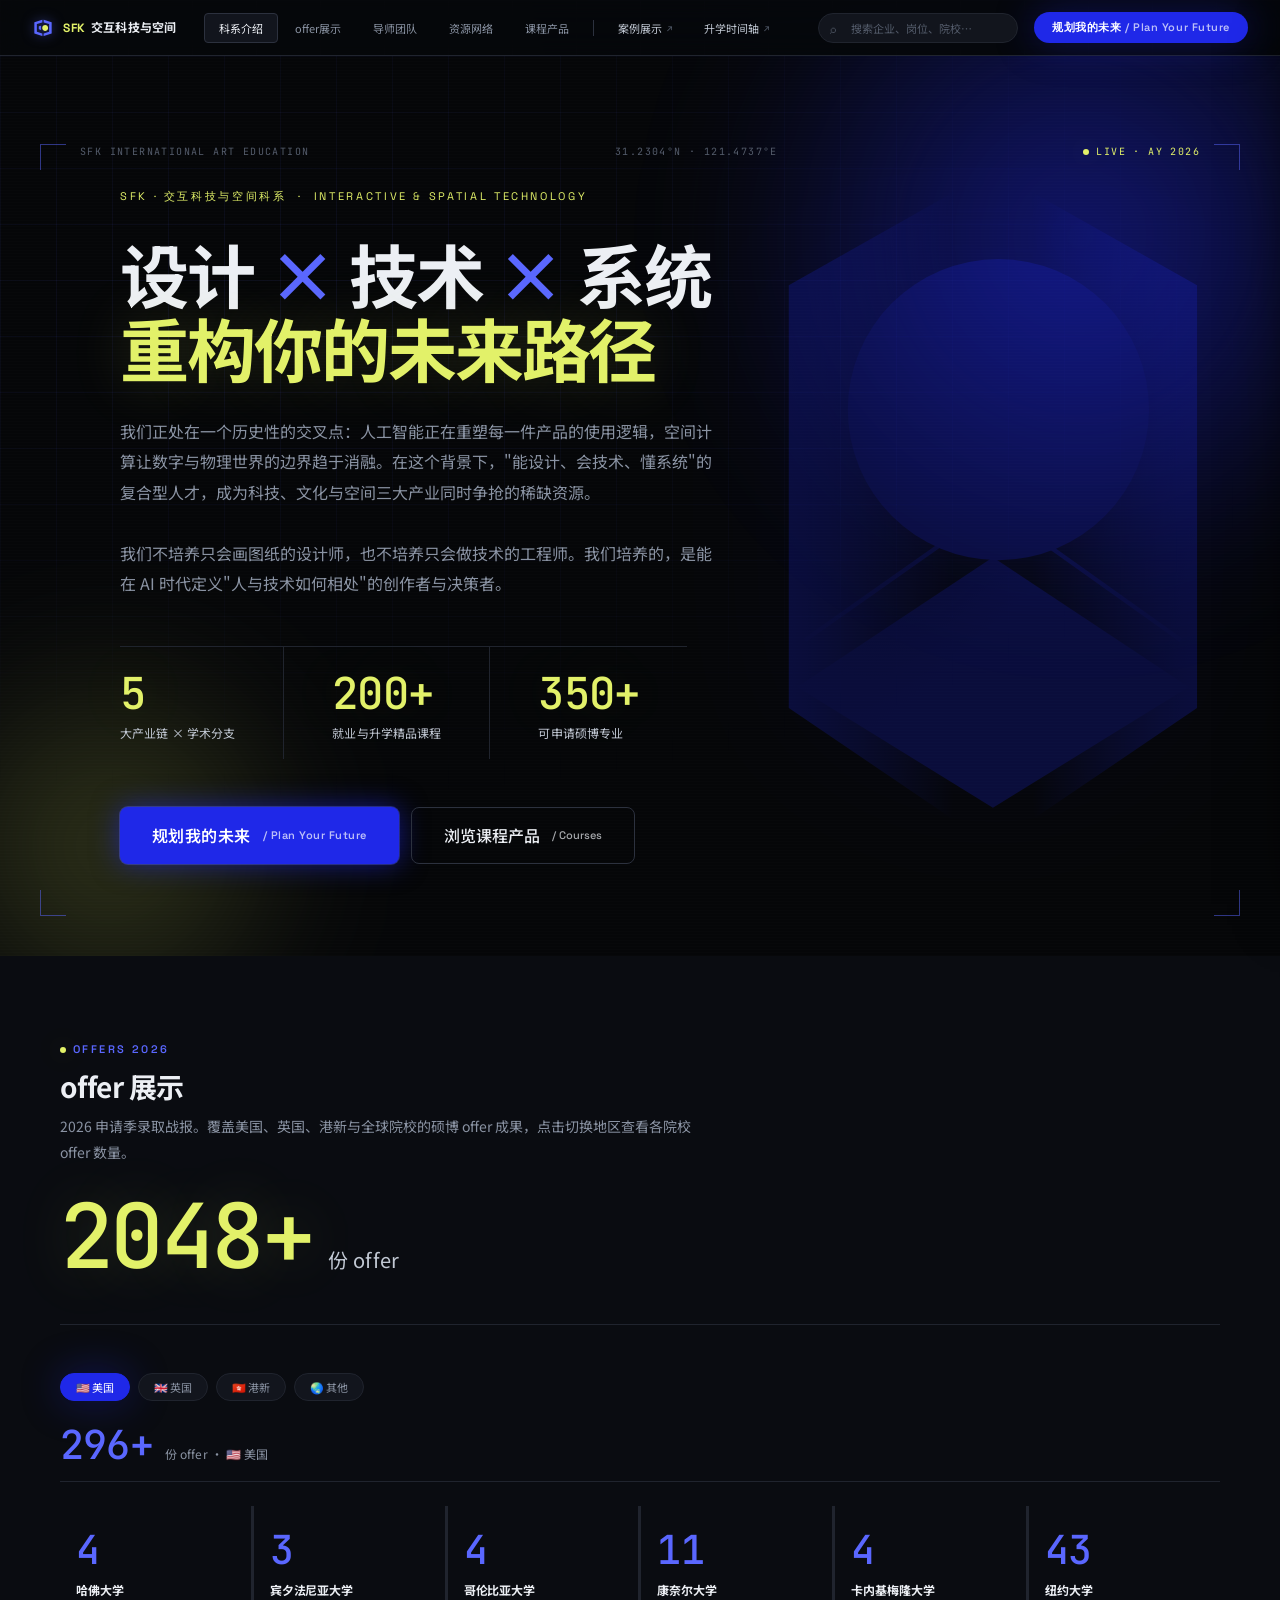
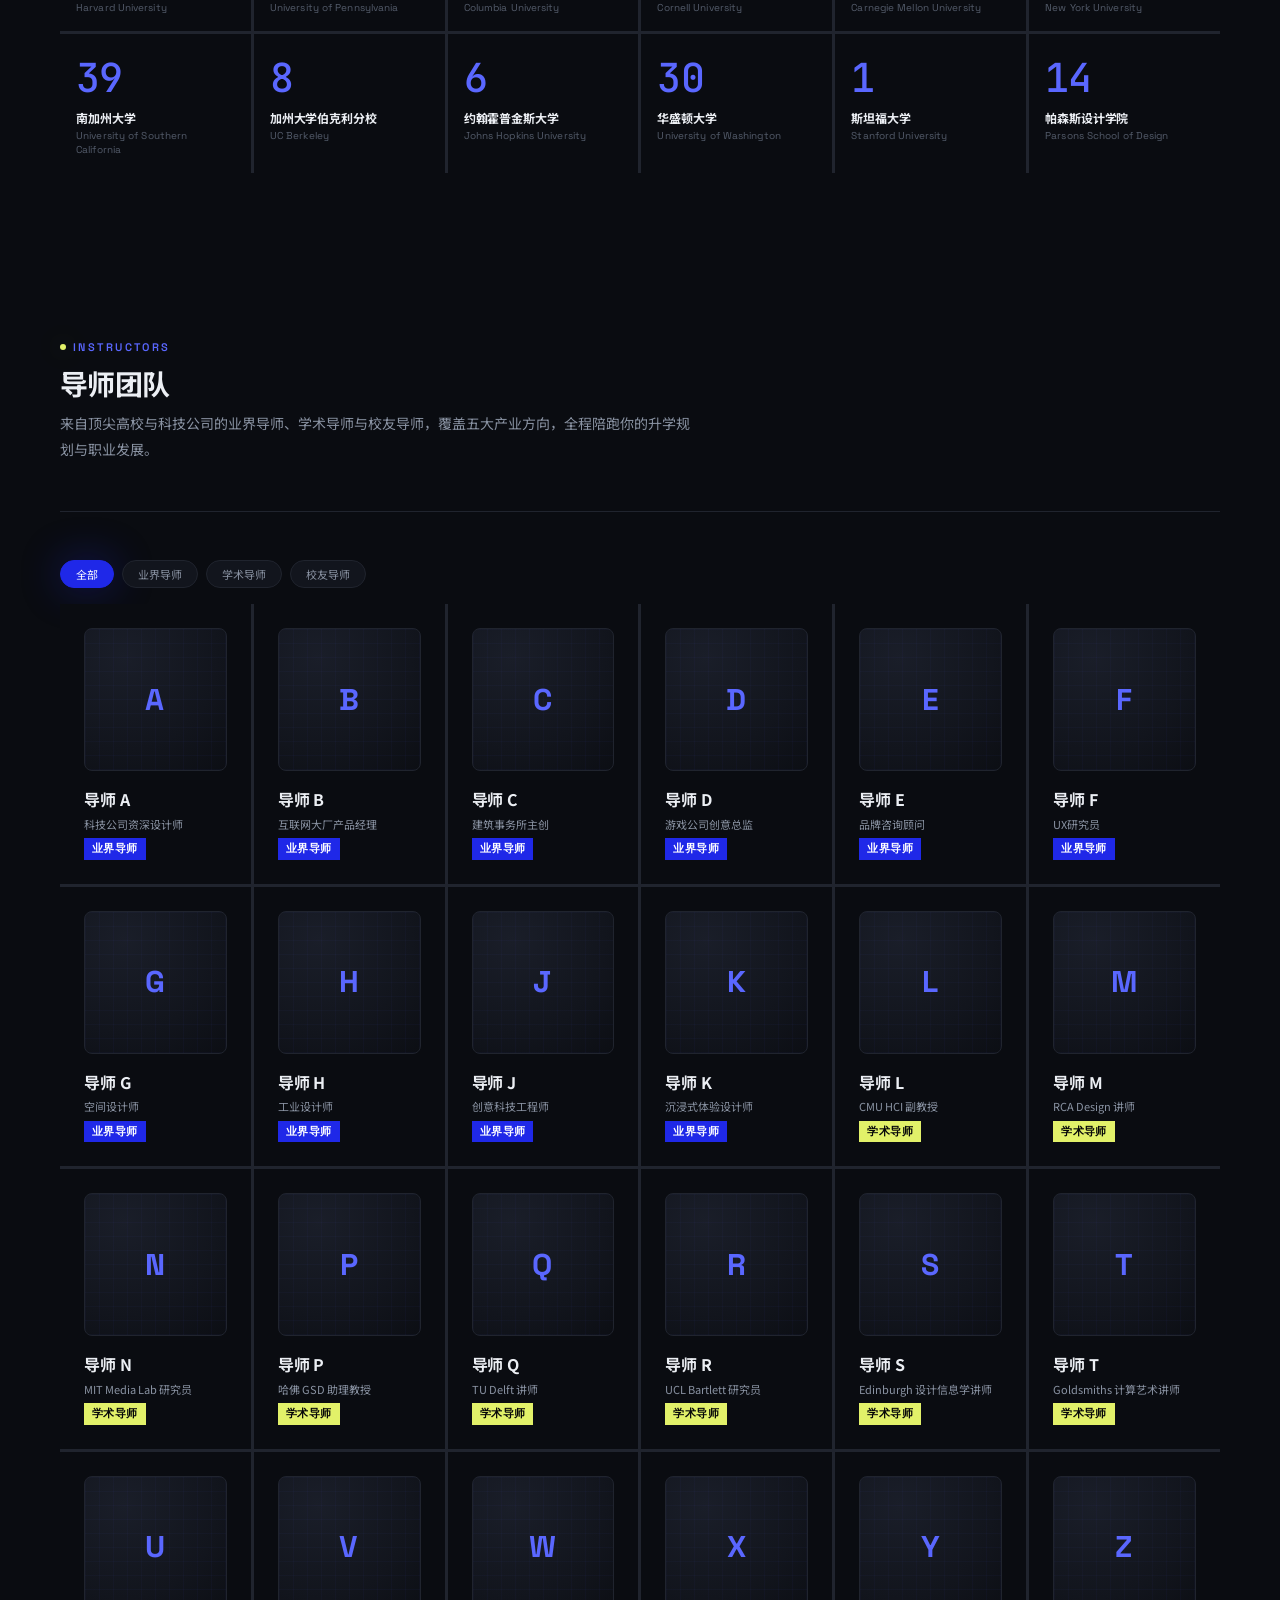
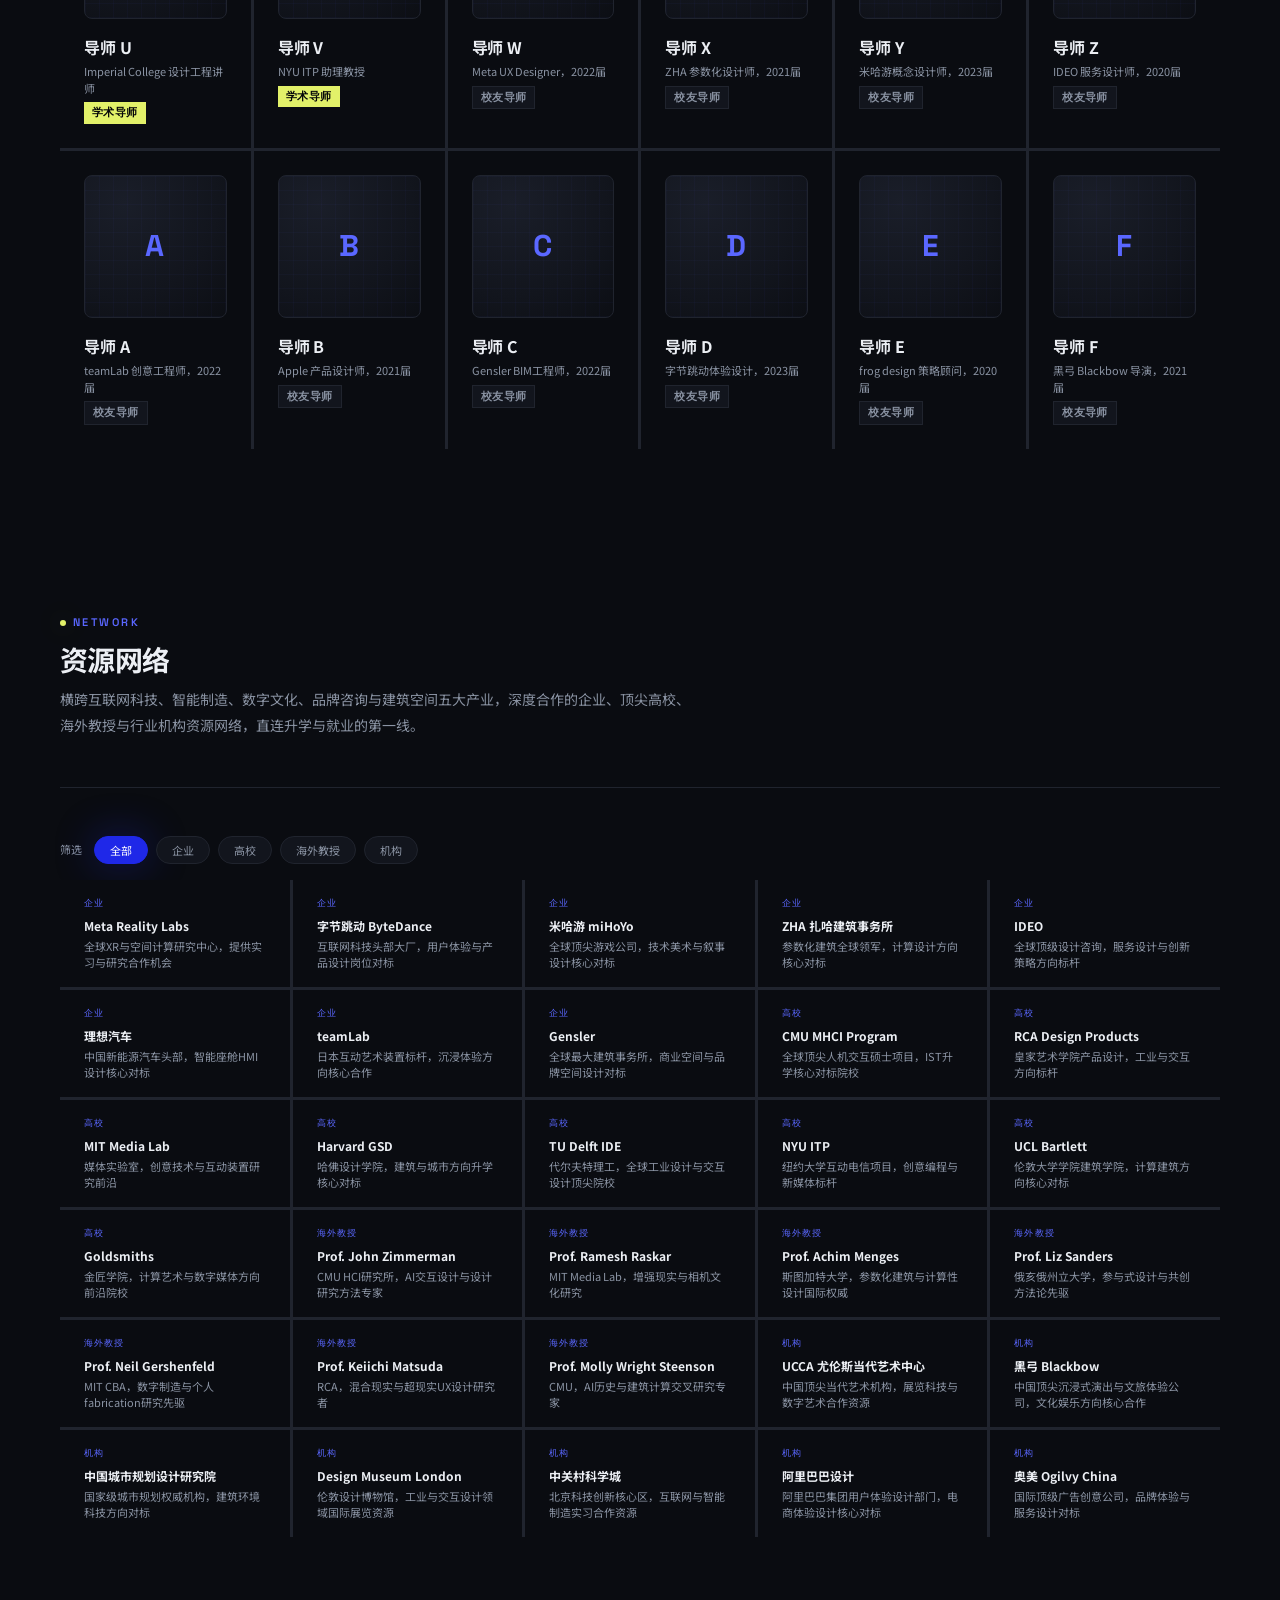
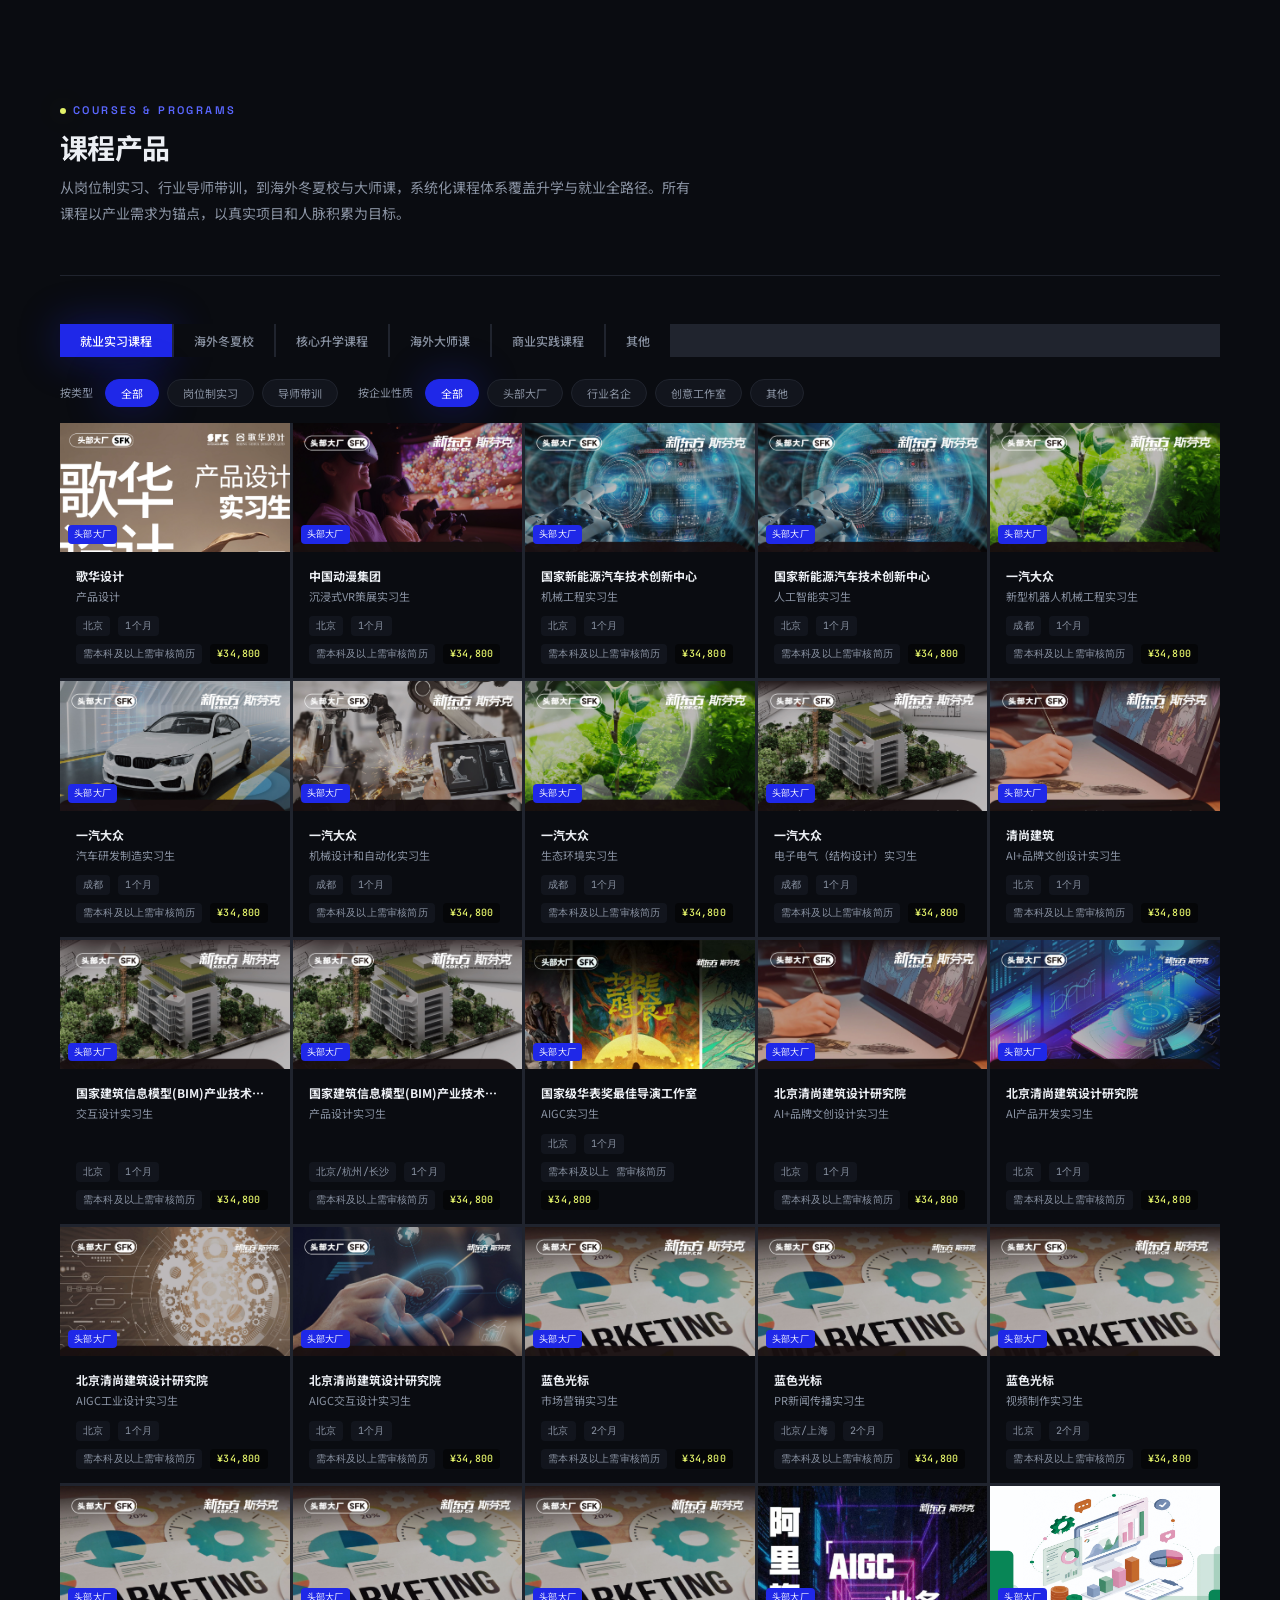
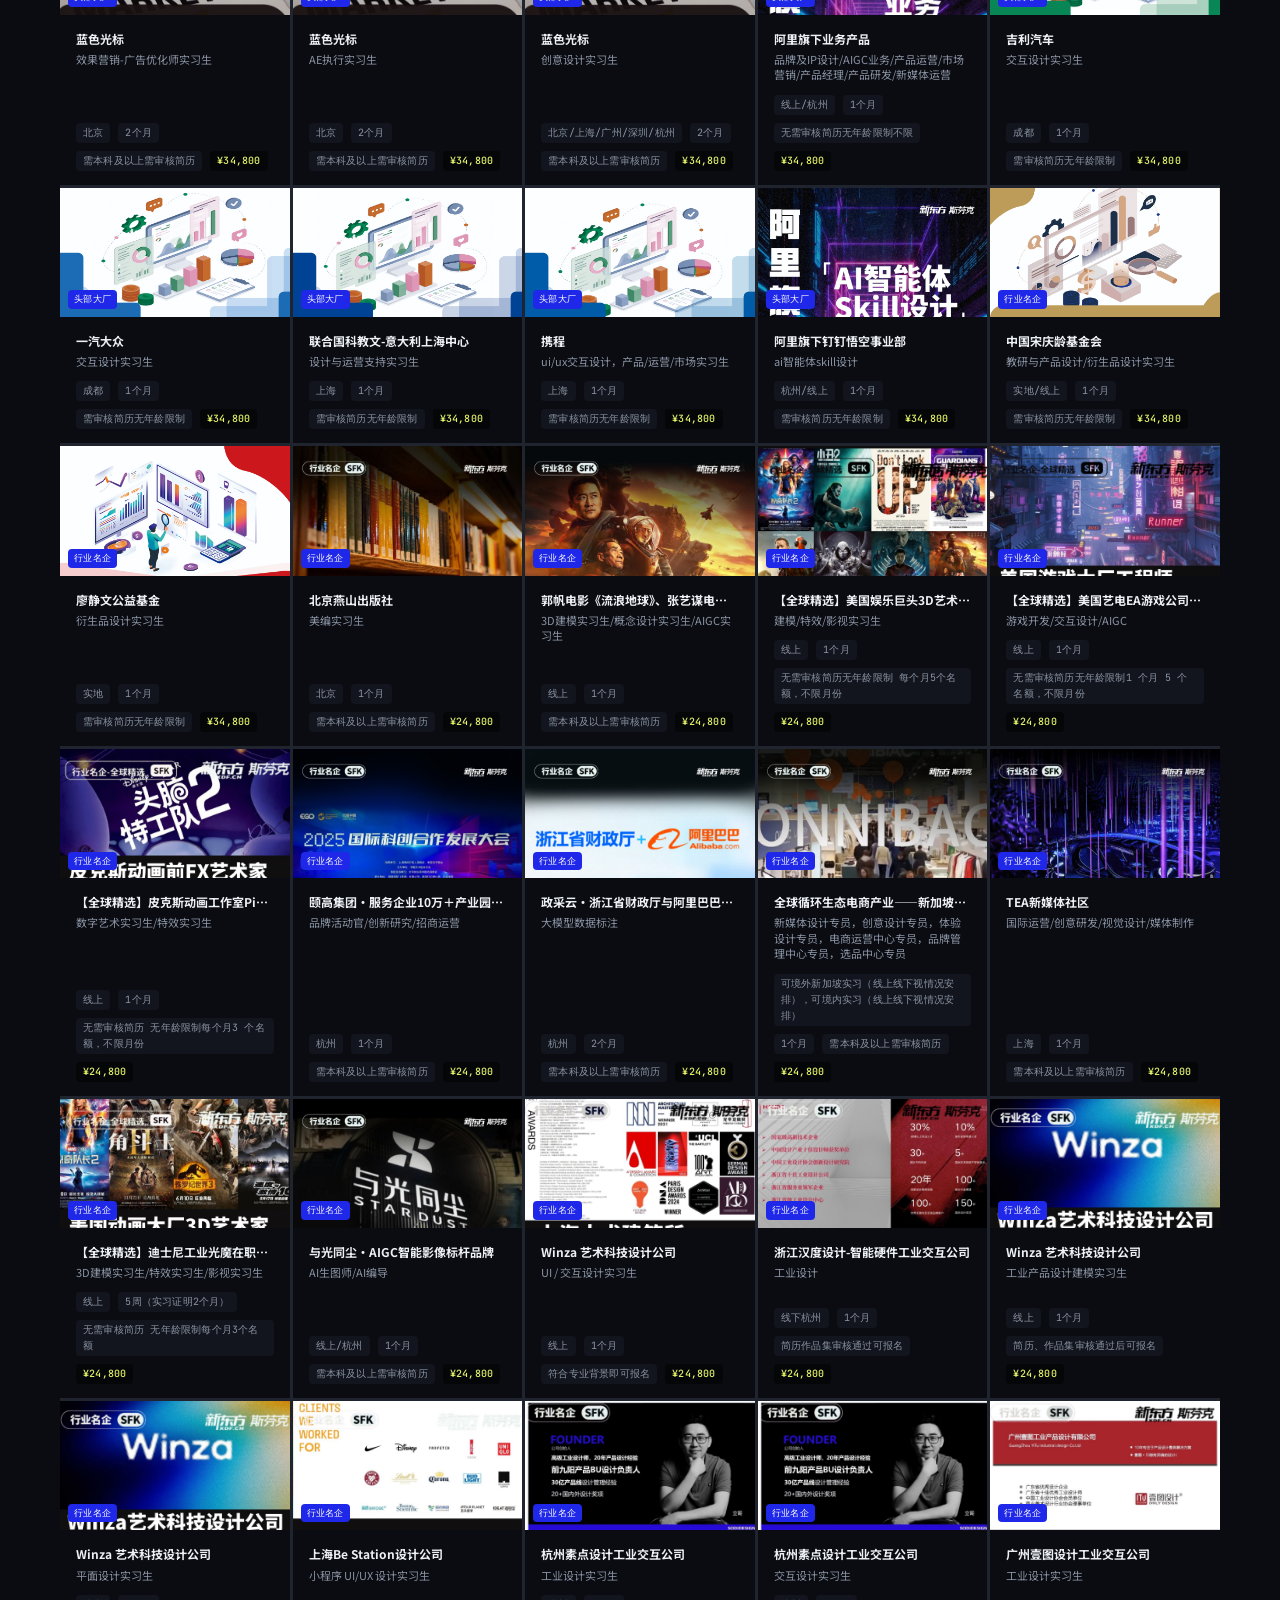
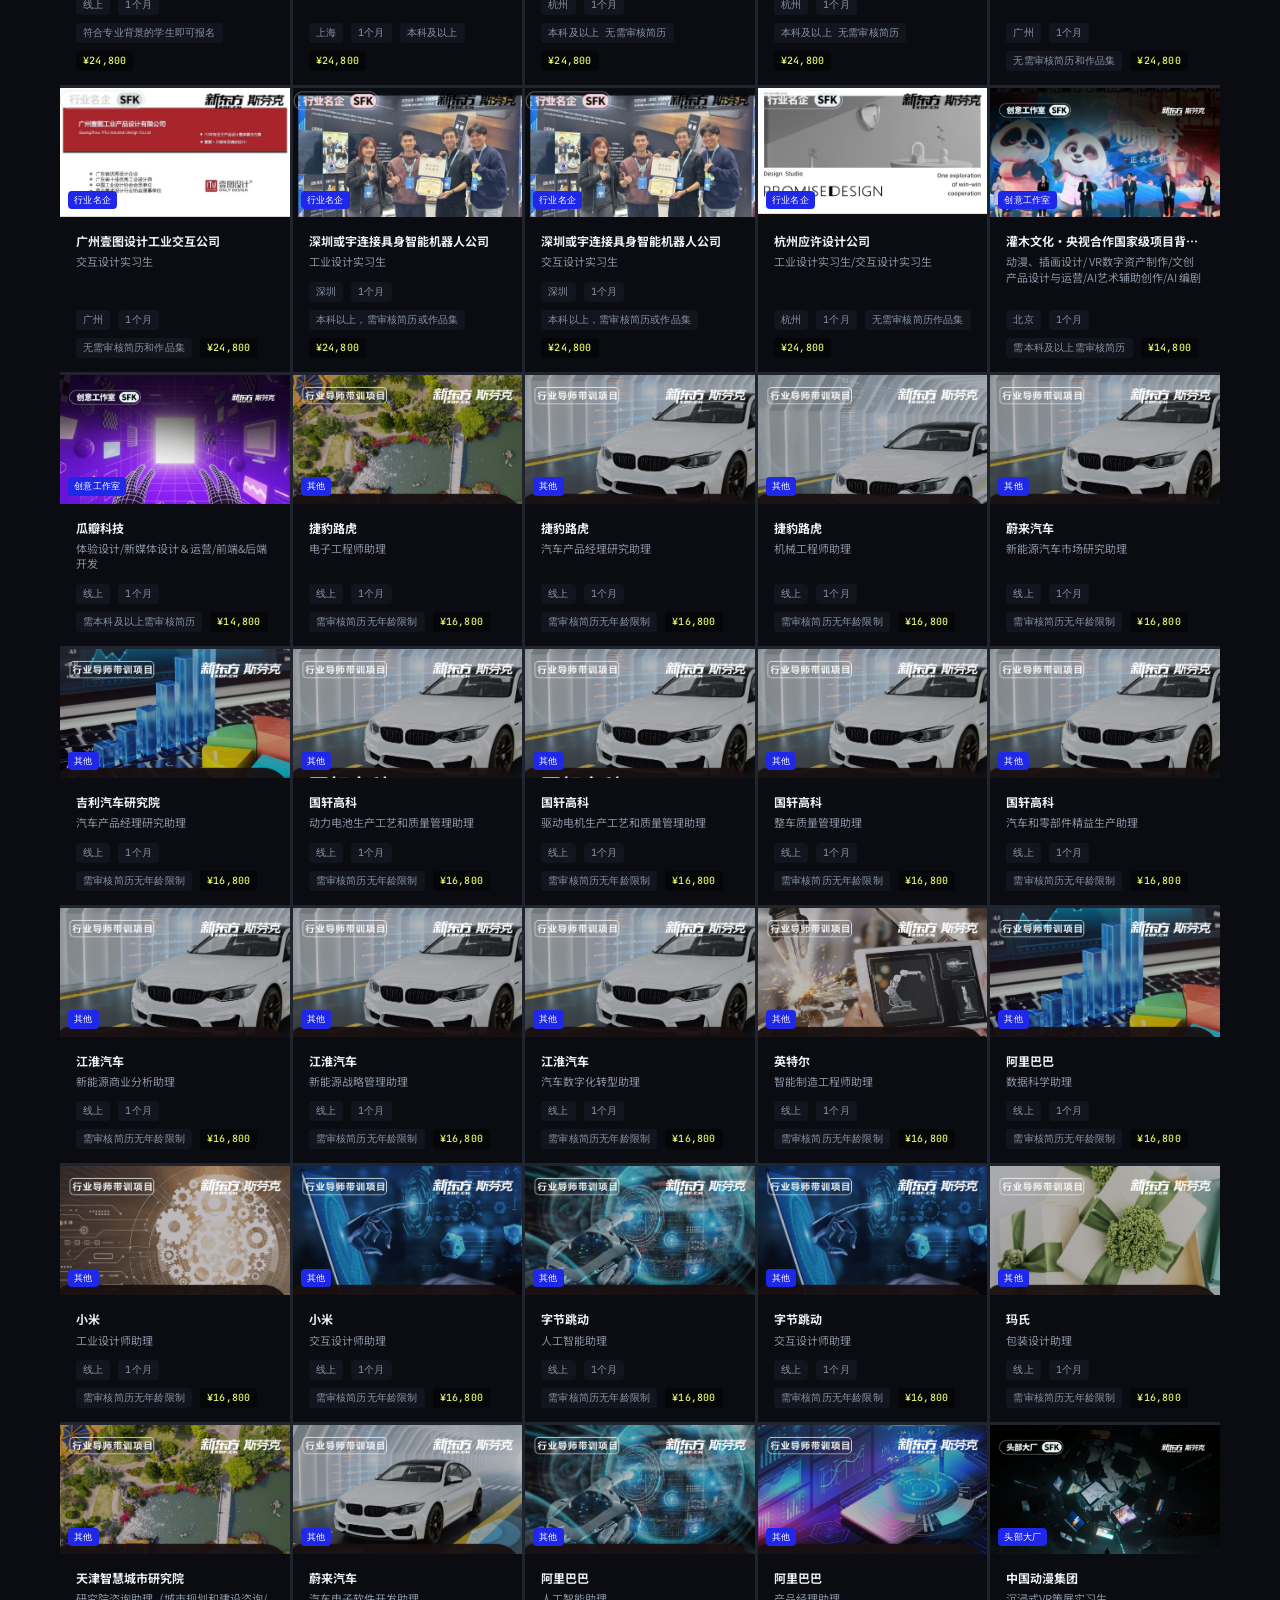
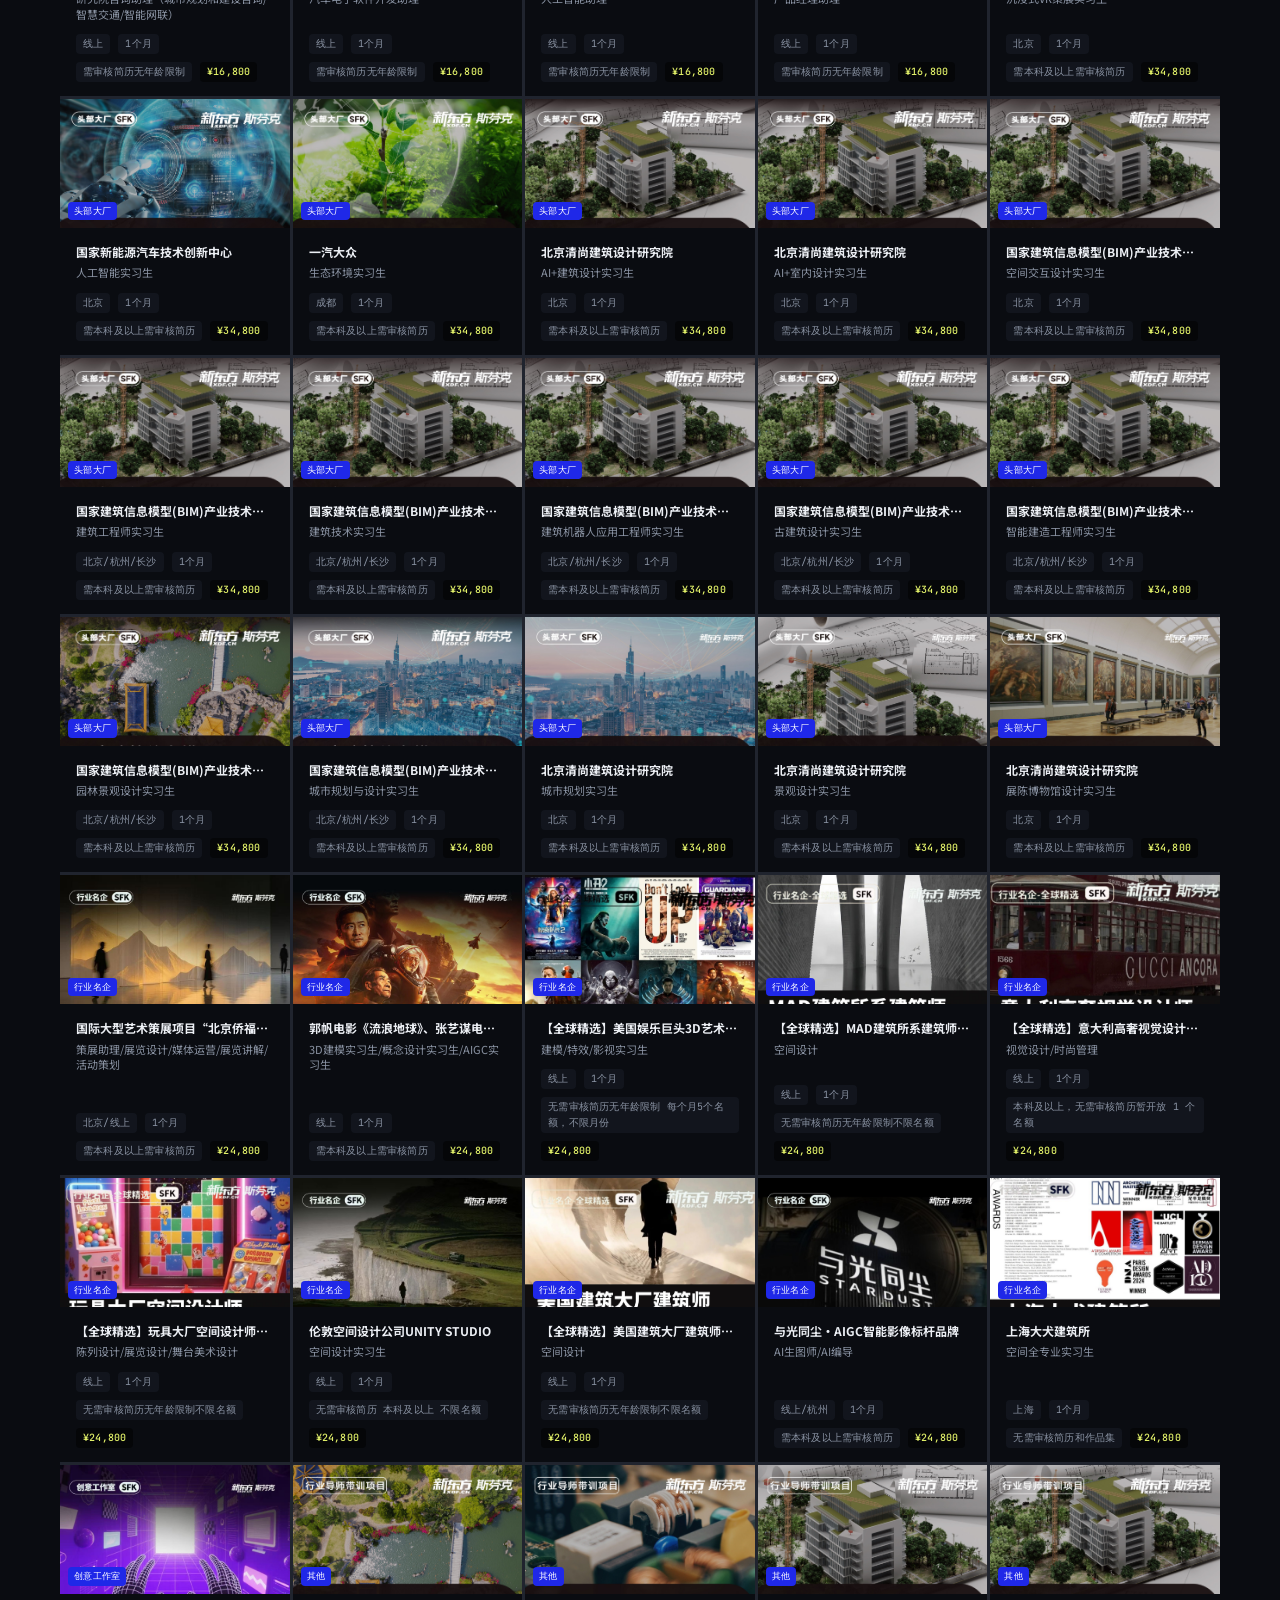
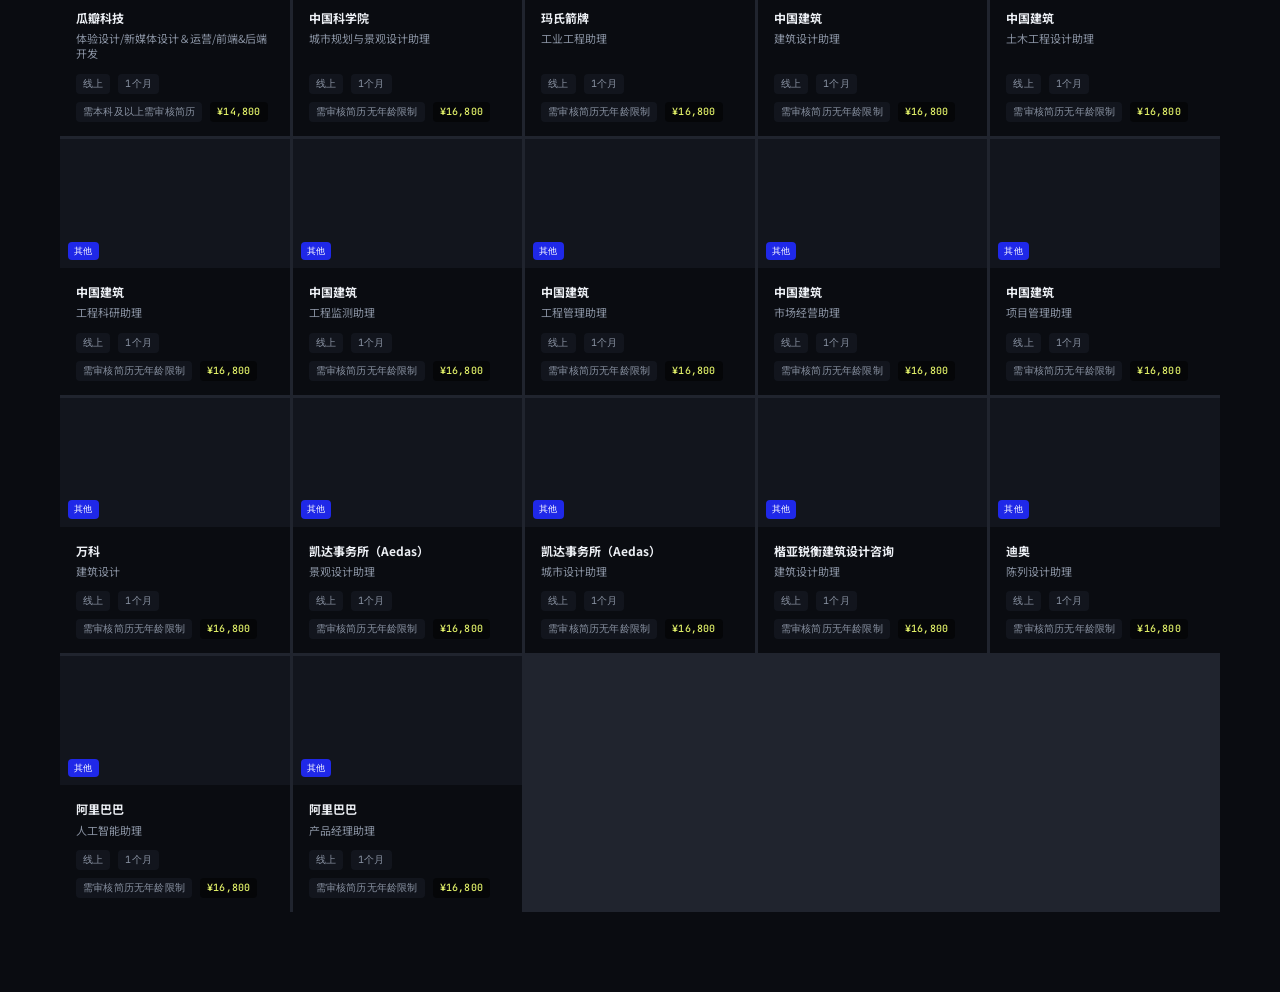
==== index.html @ bb1ea0dd "fix imgs" ====
<!DOCTYPE html>
<html lang="zh-CN">
<head>
<meta charset="UTF-8">
<meta name="viewport" content="width=device-width, initial-scale=1.0">
<title>IST 交互科技与空间科系</title>
<link rel="preconnect" href="https://fonts.googleapis.com">
<link href="https://fonts.googleapis.com/css2?family=Space+Grotesk:wght@300;400;500;600;700&family=JetBrains+Mono:wght@400;500;700&family=Noto+Sans+SC:wght@300;400;500;700&display=swap" rel="stylesheet">
<link rel="stylesheet" href="assets/css/style.css">
<link rel="stylesheet" href="assets/css/components.css">
<link rel="stylesheet" href="assets/css/pages.css">
</head>
<body>

<!-- ═══ NAVBAR ═══ -->
<nav class="navbar">
  <span class="navbar__logo">
    <svg class="navbar__logo-mark" width="22" height="22" viewBox="0 0 500 500" fill="currentColor" aria-hidden="true">
      <path d="M263.69,69.21v53.59c0,1.82,1.21,3.42,2.97,3.91l119.65,33.45c1.75.49,2.97,2.09,2.97,3.91v168.11c0,1.78-1.16,3.35-2.86,3.88l-119.87,37.18c-1.7.53-2.86,2.1-2.86,3.88v53.67c0,2.76,2.7,4.72,5.33,3.86l175.34-57.52c1.67-.55,2.8-2.1,2.8-3.86V121.06c0-1.8-1.18-3.38-2.91-3.9l-175.34-51.85c-2.6-.77-5.21,1.18-5.21,3.9Z"></path>
      <path d="M236.31,69.21v53.59c0,1.82-1.21,3.42-2.97,3.91l-119.65,33.45c-1.75.49-2.97,2.09-2.97,3.91v168.11c0,1.78,1.16,3.35,2.86,3.88l119.87,37.18c1.7.53,2.86,2.1,2.86,3.88v53.67c0,2.76-2.7,4.72-5.33,3.86l-175.34-57.52c-1.67-.55-2.8-2.1-2.8-3.86V121.06c0-1.8,1.18-3.38,2.91-3.9l175.34-51.85c2.6-.77,5.21,1.18,5.21,3.9Z"></path>
      <path d="M206.91,202.57v87.55c0,2.71-2.6,4.66-5.2,3.9l-44.57-13.03c-1.73-.51-2.92-2.09-2.92-3.9v-62.65c0-1.84,1.24-3.45,3.02-3.93l44.57-11.88c2.58-.69,5.11,1.26,5.11,3.93Z"></path>
      <path d="M232.53,249.23c0-37.26,30.47-67.42,67.86-66.9,35.53.49,65.44,30.41,65.94,65.94.52,37.39-29.62,67.86-66.89,67.86s-66.9-29.96-66.9-66.9" fill="#E2F169"></path>
    </svg>
    <span class="navbar__logo-text"><span class="u-en">SFK</span>交互科技与空间</span>
  </span>
  <div class="navbar__links">
    <button class="navbar__btn is-active" onclick="Router.go('home')">科系介绍</button>
    <button class="navbar__btn" onclick="Router.go('home',{scrollTo:'#offers'})">offer展示</button>
    <button class="navbar__btn" onclick="Router.go('home',{scrollTo:'#instructors'})">导师团队</button>
    <button class="navbar__btn" onclick="Router.go('home',{scrollTo:'#resources'})">资源网络</button>
    <button class="navbar__btn" onclick="Router.go('home',{scrollTo:'#courses'})">课程产品</button>
    <span class="navbar__div" aria-hidden="true"></span>
    <button class="navbar__btn navbar__btn--page" onclick="Router.go('portfolio')">案例展示</button>
    <button class="navbar__btn navbar__btn--page" onclick="Router.go('timeline')">升学时间轴</button>
  </div>
  <div class="navbar__search-wrap">
    <span class="navbar__search-icon">⌕</span>
    <input id="search-input" class="navbar__search" type="text" placeholder="搜索企业、岗位、院校…">
    <div id="search-results" class="search-results"></div>
  </div>
  <button class="navbar__cta" onclick="Router.go('planning')">
    规划我的未来 <span class="u-en" style="font-size:11px;opacity:.7;">/ Plan Your Future</span>
  </button>
</nav>

<!-- ═══ SIDEBAR ═══ -->
<div id="sidebar-overlay" class="sidebar-overlay" onclick="Sidebar.close()"></div>
<div id="sidebar" class="sidebar">
  <button class="sidebar__close" onclick="Sidebar.close()">✕</button>
  <div id="sidebar-content"></div>
</div>

<!-- ════════════════════════════════════════
     HOME PAGE
════════════════════════════════════════ -->
<div id="page-home" class="page is-active">

  <!-- HERO -->
  <section class="hero">
    <div class="hero__grid" aria-hidden="true"></div>
    <div class="hero__bloom hero__bloom--blue" aria-hidden="true"></div>
    <div class="hero__bloom hero__bloom--lime" aria-hidden="true"></div>
    <div class="hero__scan" aria-hidden="true"></div>
    <div class="hero__logomark" aria-hidden="true">
      <svg viewBox="0 0 500 500" xmlns="http://www.w3.org/2000/svg">
        <defs>
          <linearGradient id="istBladeV" x1="-85.81" y1="4359.38" x2="-308.63" y2="4359.38" gradientTransform="translate(3476.06 -2764.4) rotate(45)" gradientUnits="userSpaceOnUse">
            <stop offset="0" stop-color="#1d28f1"></stop>
            <stop offset=".09" stop-color="#1d28f1" stop-opacity=".96"></stop>
            <stop offset=".23" stop-color="#1d28f1" stop-opacity=".86"></stop>
            <stop offset=".42" stop-color="#1d28f1" stop-opacity=".69"></stop>
            <stop offset=".63" stop-color="#1d28f1" stop-opacity=".46"></stop>
            <stop offset=".87" stop-color="#1d28f1" stop-opacity=".17"></stop>
            <stop offset="1" stop-color="#1d28f1" stop-opacity="0"></stop>
          </linearGradient>
          <linearGradient id="istBladeL" x1="98.97" y1="250" x2="221.2" y2="250" gradientUnits="userSpaceOnUse">
            <stop offset="0" stop-color="#1d28f1"></stop>
            <stop offset=".09" stop-color="#1d28f1" stop-opacity=".96"></stop>
            <stop offset=".23" stop-color="#1d28f1" stop-opacity=".86"></stop>
            <stop offset=".42" stop-color="#1d28f1" stop-opacity=".69"></stop>
            <stop offset=".63" stop-color="#1d28f1" stop-opacity=".46"></stop>
            <stop offset=".87" stop-color="#1d28f1" stop-opacity=".17"></stop>
            <stop offset="1" stop-color="#1d28f1" stop-opacity="0"></stop>
          </linearGradient>
          <linearGradient id="istBladeR" x1="10354.34" y1="250" x2="10476.58" y2="250" gradientTransform="translate(10755.37) rotate(-180) scale(1 -1)" gradientUnits="userSpaceOnUse">
            <stop offset="0" stop-color="#1d28f1"></stop>
            <stop offset=".09" stop-color="#1d28f1" stop-opacity=".96"></stop>
            <stop offset=".23" stop-color="#1d28f1" stop-opacity=".86"></stop>
            <stop offset=".42" stop-color="#1d28f1" stop-opacity=".69"></stop>
            <stop offset=".63" stop-color="#1d28f1" stop-opacity=".46"></stop>
            <stop offset=".87" stop-color="#1d28f1" stop-opacity=".17"></stop>
            <stop offset="1" stop-color="#1d28f1" stop-opacity="0"></stop>
          </linearGradient>
        </defs>
        <circle cx="254.06" cy="178.68" r="111.41" fill="#1d28f1"></circle>
        <polygon points="98.97 399.43 98.97 86.63 221.2 17.62 221.2 482.38 98.97 399.43" fill="url(#istBladeL)"></polygon>
        <polygon points="401.03 399.43 401.03 86.63 278.8 17.62 278.8 482.38 401.03 399.43" fill="url(#istBladeR)"></polygon>
        <polygon points="105.22 383.99 250 287.94 394.78 383.99 250 473.25 105.22 383.99" fill="url(#istBladeV)"></polygon>
        <polygon points="388.1 350.38 250.77 252.7 111.9 350.34 110.13 347.83 250.78 248.94 389.88 347.88 388.1 350.38" fill="url(#istBladeV)"></polygon>
      </svg>
    </div>
    <canvas class="hero__comet" aria-hidden="true"></canvas>
    <div class="hero__hud hero__hud--tl" aria-hidden="true"></div>
    <div class="hero__hud hero__hud--tr" aria-hidden="true"></div>
    <div class="hero__hud hero__hud--bl" aria-hidden="true"></div>
    <div class="hero__hud hero__hud--br" aria-hidden="true"></div>

    <div class="hero__readout" aria-hidden="true">
      <span class="hero__readout-id">SFK International Art Education</span>
      <span class="hero__readout-geo">31.2304°N · 121.4737°E</span>
      <span class="hero__readout-live"><i></i> LIVE · AY 2026</span>
    </div>

    <div class="hero__inner">
      <div class="hero__eyebrow reveal reveal-1">SFK · 交互科技与空间科系 &nbsp;·&nbsp; <span class="u-en">Interactive &amp; Spatial Technology</span></div>
      <h1 class="hero__title reveal reveal-2">设计 <span class="hero__x">×</span> 技术 <span class="hero__x">×</span> 系统<br><em>重构你的未来路径</em></h1>
      <p class="hero__sub reveal reveal-3">我们正处在一个历史性的交叉点：人工智能正在重塑每一件产品的使用逻辑，空间计算让数字与物理世界的边界趋于消融。在这个背景下，"能设计、会技术、懂系统"的复合型人才，成为科技、文化与空间三大产业同时争抢的稀缺资源。<br><br>我们不培养只会画图纸的设计师，也不培养只会做技术的工程师。我们培养的，是能在 AI 时代定义"人与技术如何相处"的创作者与决策者。</p>
      <div class="hero__stats reveal reveal-4">
        <div class="hero__stat"><div class="hero__stat-num">5</div><div class="hero__stat-label">大产业链 × 学术分支</div></div>
        <div class="hero__stat"><div class="hero__stat-num">200+</div><div class="hero__stat-label">就业与升学精品课程</div></div>
        <div class="hero__stat"><div class="hero__stat-num">350+</div><div class="hero__stat-label">可申请硕博专业</div></div>
      </div>
      <div class="hero__actions reveal reveal-5">
        <a class="hero__cta" onclick="Router.go('planning')">
          规划我的未来 <span class="hero__cta-sub">/ Plan Your Future</span>
        </a>
        <a class="hero__ghost" onclick="Router.go('home',{scrollTo:'#courses'})">
          浏览课程产品 <span class="hero__cta-sub">/ Courses</span>
        </a>
      </div>
    </div>
  </section>

  <!-- OFFERS -->
  <section class="home-section" id="offers">
    <div class="section-eyebrow">Offers 2026</div>
    <h2 class="section-title">offer 展示</h2>
    <p class="section-desc">2026 申请季录取战报。覆盖美国、英国、港新与全球院校的硕博 offer 成果，点击切换地区查看各院校 offer 数量。</p>
    <div id="offers-total"></div>
    <hr class="section-divider">
    <div class="filter-bar" id="offers-country-tabs">
      <button class="filter-btn is-active" data-group="US" onclick="OffersPage.switchGroup('US',this)">🇺🇸 美国</button>
      <button class="filter-btn" data-group="UK" onclick="OffersPage.switchGroup('UK',this)">🇬🇧 英国</button>
      <button class="filter-btn" data-group="HK_SG" onclick="OffersPage.switchGroup('HK_SG',this)">🇭🇰 港新</button>
      <button class="filter-btn" data-group="OTHER" onclick="OffersPage.switchGroup('OTHER',this)">🌏 其他</button>
    </div>
    <div id="offers-grid"></div>
  </section>

  <!-- INSTRUCTORS -->
  <section class="home-section" id="instructors">
    <div class="section-eyebrow">Instructors</div>
    <h2 class="section-title">导师团队</h2>
    <p class="section-desc">来自顶尖高校与科技公司的业界导师、学术导师与校友导师，覆盖五大产业方向，全程陪跑你的升学规划与职业发展。</p>
    <hr class="section-divider">
    <div class="filter-bar" id="instructor-tabs" style="margin-bottom:16px;">
      <button class="filter-btn is-active" data-itype="all" onclick="HomePage.filterInstructors('all',this)">全部</button>
      <button class="filter-btn" data-itype="industry" onclick="HomePage.filterInstructors('industry',this)">业界导师</button>
      <button class="filter-btn" data-itype="academic" onclick="HomePage.filterInstructors('academic',this)">学术导师</button>
      <button class="filter-btn" data-itype="alumni" onclick="HomePage.filterInstructors('alumni',this)">校友导师</button>
    </div>
    <div class="grid-5" id="instructors-grid"></div>
  </section>

  <!-- RESOURCES -->
  <section class="home-section" id="resources">
    <div class="section-eyebrow">Network</div>
    <h2 class="section-title">资源网络</h2>
    <p class="section-desc">横跨互联网科技、智能制造、数字文化、品牌咨询与建筑空间五大产业，深度合作的企业、顶尖高校、海外教授与行业机构资源网络，直连升学与就业的第一线。</p>
    <hr class="section-divider">
    <div class="filter-bar">
      <span class="filter-bar__label">筛选</span>
      <button class="resource-filter-btn filter-btn is-active" data-type="all">全部</button>
      <button class="resource-filter-btn filter-btn" data-type="企业">企业</button>
      <button class="resource-filter-btn filter-btn" data-type="高校">高校</button>
      <button class="resource-filter-btn filter-btn" data-type="海外教授">海外教授</button>
      <button class="resource-filter-btn filter-btn" data-type="机构">机构</button>
    </div>
    <div class="grid-4" id="resources-grid"></div>
  </section>

  <!-- COURSES -->
  <section class="home-section" id="courses">
    <div class="section-eyebrow">Courses & Programs</div>
    <h2 class="section-title">课程产品</h2>
    <p class="section-desc">从岗位制实习、行业导师带训，到海外冬夏校与大师课，系统化课程体系覆盖升学与就业全路径。所有课程以产业需求为锚点，以真实项目和人脉积累为目标。</p>
    <hr class="section-divider">
    <div class="tab-bar" id="courses-tab-bar"></div>
    <div style="margin-top:22px;" id="courses-tab-panels"></div>
  </section>

</div><!-- /page-home -->

<!-- ════════════════════════════════════════
     PORTFOLIO PAGE
════════════════════════════════════════ -->
<div id="page-portfolio" class="page">
  <section class="home-section" style="padding-top:var(--space-9);">
    <div class="section-eyebrow">Student Work</div>
    <h2 class="section-title">案例展示</h2>
    <p class="section-desc">学生作品集精选，覆盖 HCI、空间计算、建筑参数化、游戏设计等十大方向。</p>
    <hr class="section-divider">
    <div class="portfolio-cats" id="portfolio-cats"></div>
    <div class="portfolio-grid" id="portfolio-grid"></div>
  </section>
</div>

<!-- ════════════════════════════════════════
     PLANNING PAGE
════════════════════════════════════════ -->
<div id="page-planning" class="page">
  <section class="plan-hero">
    <h1 class="plan-hero__title">职业规划 <em>× 产业全景</em></h1>
    <p class="plan-hero__sub">从五大产业链出发，深入了解每个赛道的头部企业、核心岗位与对应升学路径。点击企业查看岗位详情，点击岗位方向查看匹配院校。</p>
  </section>
  <div class="industry-overview" id="plan-overview-grid"></div>
  <nav class="industry-nav" id="industry-nav"></nav>
  <div id="industry-sections"></div>
</div>

<!-- ════════════════════════════════════════
     TIMELINE PAGE
════════════════════════════════════════ -->
<div id="page-timeline" class="page">
  <section class="timeline-hero">
    <h1 class="timeline-hero__title">升学时间轴</h1>
    <p class="timeline-hero__sub">按留学年制规划每个学年的关键任务节点。学年从 9 月开学起算，分四个季度。点击课程标签可跳转至对应课程产品页面。</p>
  </section>
  <div class="timeline-section">
    <div class="tl-legend">
      <div class="tl-legend__item"><div class="tl-legend__dot" style="background:var(--color-primary-veil);border:1px solid var(--color-primary-bright);"></div>实习</div>
      <div class="tl-legend__item"><div class="tl-legend__dot" style="background:var(--color-success-veil);border:1px solid var(--color-success);"></div>夏校/冬校</div>
      <div class="tl-legend__item"><div class="tl-legend__dot" style="background:var(--color-warning-veil);border:1px solid var(--color-warning);"></div>商业实践</div>
      <div class="tl-legend__item"><div class="tl-legend__dot" style="background:var(--color-danger-veil);border:1px solid var(--color-danger);"></div>大师课</div>
      <div class="tl-legend__item"><div class="tl-legend__dot" style="background:var(--color-surface);border:1px solid var(--color-border);"></div>GPA支持</div>
    </div>
    <div class="track-tabs" id="track-tabs"></div>
    <div id="track-panels"></div>
  </div>
</div>

<!-- ═══ SCRIPTS ═══ -->
<script src="assets/js/data.js"></script>
<script src="assets/js/router.js"></script>
<script src="assets/js/components.js"></script>
<script src="assets/js/pages/home.js"></script>
<script src="assets/js/pages/offers.js"></script>
<script src="assets/js/pages/planning.js"></script>
<script src="assets/js/pages/portfolio.js"></script>
<script src="assets/js/pages/timeline.js"></script>
<script src="assets/js/effects.js"></script>
<script>
(async () => {
  await DATA.load();
  HomePage.build();
  OffersPage.build();
  PlanningPage.build();
  PortfolioPage.build();
  TimelinePage.build();
  Search.init();

  // Poster overlay
  const overlay = document.createElement('div');
  overlay.className = 'poster-overlay';
  overlay.innerHTML = '<button class="poster-overlay__close" aria-label="Close">✕</button><img class="poster-overlay__img" src="" alt="">';
  document.body.appendChild(overlay);
  const overlayImg = overlay.querySelector('.poster-overlay__img');

  function openPoster(src, alt) {
    overlayImg.src = src;
    overlayImg.alt = alt;
    overlay.classList.add('is-open');
    document.body.style.overflow = 'hidden';
  }
  function closePoster() {
    overlay.classList.remove('is-open');
    document.body.style.overflow = '';
    overlayImg.src = '';
  }

  overlay.querySelector('.poster-overlay__close').addEventListener('click', closePoster);
  overlay.addEventListener('click', e => { if (e.target === overlay) closePoster(); });
  document.addEventListener('keydown', e => { if (e.key === 'Escape') closePoster(); });

  document.addEventListener('click', e => {
    const imgEl = e.target.closest('.course-card__img');
    if (!imgEl) return;
    const img = imgEl.querySelector('img');
    if (img) openPoster(img.src, img.alt);
  });
})();
</script>

</body>
</html>
---- assets/css/style.css ----
/* ═══════════════════════════════════════════
   IST WEBSITE — THEME & LAYOUT
   Migration note: all visual tokens in :root.
   Layout classes are semantic, not cosmetic.
   CSS custom properties = single place to restyle.
═══════════════════════════════════════════ */

/* ── TOKENS ─────────────────────────────────
   DARK-FIRST. Brand blue + lime locked; everything
   else is a near-black layered surface system with
   surgical glow. Flip a value here → whole site shifts.
─────────────────────────────────────────── */
:root {
  /* Brand — LOCKED */
  --color-primary:     #1F28E8;   /* electric blue — fills, CTAs */
  --color-accent:      #E2F169;   /* lime — highlight, data, em */

  /* Brand — derived (for legibility + glow on near-black) */
  --color-primary-bright: #5A67FF;  /* brighter blue for text/links on dark */
  --color-primary-deep:   #10166B;  /* recessed blue, borders, fills */
  --color-primary-veil:   rgba(31,40,232,.14);
  --color-accent-bright:  #ECFF7A;
  --color-accent-veil:    rgba(226,241,105,.12);

  --color-black:       #050608;   /* void — navbar, deepest */
  --color-white:       #FFFFFF;

  /* Surfaces — dark, layered (low → high) */
  --color-void:        #050608;
  --color-bg:          #0A0C11;   /* page + card base */
  --color-surface:     #12151D;   /* raised chip / inset / avatar */
  --color-surface-2:   #1A1E29;   /* hover / higher elevation */
  --color-border:      #20242E;   /* hairline grid + dividers */
  --color-border-2:    #2C313E;   /* stronger divider / focus ring */

  /* Ink */
  --color-text:        #ECEFF4;
  --color-text-secondary: #C2C9D4;   /* body copy on dark — readable, not stark */
  --color-text-muted:  #8A93A3;
  --color-text-faint:  #545C6B;

  /* Industry colors (tags/accents) — brightened for dark */
  --color-internet:    #5A67FF;
  --color-hardware:    #FF9A3D;
  --color-culture:     #C06BFF;
  --color-brand:       #46B6FF;
  --color-arch:        #4FD18B;

  /* Semantic — dark-surface chips (veil bg + bright ink) */
  --color-success:        #4FD18B;
  --color-success-veil:   rgba(79,209,139,.14);
  --color-danger:         #FF5A6E;
  --color-danger-veil:    rgba(255,90,110,.14);
  --color-warning:        #FF9A3D;
  --color-warning-veil:   rgba(255,154,61,.14);

  /* Glow signatures (surgical) */
  --glow-primary:      0 0 0 1px rgba(90,103,255,.35), 0 0 28px rgba(31,40,232,.55);
  --glow-primary-soft: 0 0 40px rgba(31,40,232,.35);
  --glow-accent:       0 0 24px rgba(226,241,105,.38);
  --glow-accent-soft:  0 0 60px rgba(226,241,105,.18);
  --shadow-card:       0 1px 0 rgba(255,255,255,.03), 0 12px 30px -16px rgba(0,0,0,.7);
  --shadow-pop:        0 24px 60px -20px rgba(0,0,0,.85);

  /* Typography */
  --font-en:   'Space Grotesk', sans-serif;
  --font-cn:   'Noto Sans SC', sans-serif;
  --font-mono: 'JetBrains Mono', ui-monospace, 'SF Mono', Menlo, monospace;  /* technical metadata, timestamps, data */
  --text-xs:   11px;
  --text-sm:   12px;
  --text-base: 14px;
  --text-md:   16px;
  --text-lg:   20px;
  --text-xl:   28px;
  --text-2xl:  40px;
  --text-3xl:  60px;
  --text-4xl:  clamp(56px, 8vw, 104px);  /* hero display */

  /* Radius — small, modern */
  --radius-sm:   4px;
  --radius-md:   8px;
  --radius-lg:   14px;
  --radius-pill: 999px;

  /* Spacing */
  --space-1:  4px;
  --space-2:  8px;
  --space-3:  12px;
  --space-4:  16px;
  --space-5:  24px;
  --space-6:  32px;
  --space-7:  48px;
  --space-8:  64px;
  --space-9:  80px;
  --space-10: 120px;

  /* Layout */
  --navbar-h:     56px;
  --sidebar-w:    520px;
  --content-max:  1240px;
  --section-pad:  72px 40px;

  /* Transitions */
  --transition-fast: 0.18s cubic-bezier(.2,.8,.2,1);
  --transition-med:  0.32s cubic-bezier(.2,.8,.2,1);
  --transition-slow: 0.6s  cubic-bezier(.2,.8,.2,1);
  --ease-out: cubic-bezier(.2,.8,.2,1);
}

/* ── RESET ── */
*, *::before, *::after { box-sizing: border-box; margin: 0; padding: 0; }
html { scroll-behavior: smooth; }
body {
  font-family: var(--font-cn);
  font-size: var(--text-base);
  line-height: 1.6;
  color: var(--color-text);
  background: var(--color-bg);
  -webkit-font-smoothing: antialiased;
  text-rendering: optimizeLegibility;
}
/* Faint lab-grid texture across the whole canvas */
body::before {
  content: "";
  position: fixed; inset: 0; z-index: 0; pointer-events: none;
  background:
    radial-gradient(1100px 700px at 88% -8%, var(--color-primary-veil), transparent 60%),
    radial-gradient(900px 600px at -6% 108%, var(--color-accent-veil), transparent 60%),
    linear-gradient(var(--color-border) 1px, transparent 1px) 0 0 / 100% 64px,
    linear-gradient(90deg, var(--color-border) 1px, transparent 1px) 0 0 / 64px 100%;
  opacity: .35;
  -webkit-mask-image: radial-gradient(120% 90% at 50% 0%, #000 30%, transparent 80%);
          mask-image: radial-gradient(120% 90% at 50% 0%, #000 30%, transparent 80%);
}
.navbar, .page, .sidebar, .sidebar-overlay, .search-results { position: relative; z-index: 1; }
a { text-decoration: none; color: inherit; }
button { cursor: pointer; font-family: inherit; color: inherit; border: none; background: none; }
ul, ol { list-style: none; }
img { max-width: 100%; display: block; }

/* ── UTILITY ── */
.u-visually-hidden { position: absolute; width: 1px; height: 1px; overflow: hidden; clip: rect(0,0,0,0); }
.u-en { font-family: var(--font-en); }
.u-muted { color: var(--color-text-muted); }
.u-faint  { color: var(--color-text-faint); }
.u-primary { color: var(--color-primary-bright); }
.u-truncate { white-space: nowrap; overflow: hidden; text-overflow: ellipsis; }

/* ── PAGE SWITCHING ── */
.page { display: none; padding-top: var(--navbar-h); }
.page.is-active { display: block; }

/* ── SECTION WRAPPER ── */
.section-wrap { max-width: var(--content-max); margin: 0 auto; padding: var(--section-pad); }
.section-eyebrow {
  display: inline-flex; align-items: center; gap: 7px;
  font-family: var(--font-en);
  font-size: var(--text-xs);
  letter-spacing: .22em;
  text-transform: uppercase;
  color: var(--color-primary-bright);
  font-weight: 600;
  margin-bottom: var(--space-3);
}
.section-eyebrow::before {
  content: ""; width: 6px; height: 6px; border-radius: 50%;
  background: var(--color-accent); box-shadow: var(--glow-accent);
}
.section-title  { font-size: var(--text-xl); font-weight: 700; line-height: 1.12; letter-spacing: -.02em; margin-bottom: var(--space-3); text-wrap: balance; }
.section-desc   { font-size: var(--text-base); color: var(--color-text-muted); max-width: 640px; line-height: 1.85; text-wrap: pretty; }
.section-divider { border: none; border-top: 1px solid var(--color-border); margin: var(--space-7) 0; }

/* ── GRID HELPERS ── */
/* auto-fit (not auto-fill): empty tracks collapse so cards always fill the full row width — no trailing blank. */
.grid-2 { display: grid; grid-template-columns: repeat(auto-fit, minmax(300px, 1fr)); gap: 3px; background: var(--color-border); }
.grid-3 { display: grid; grid-template-columns: repeat(auto-fit, minmax(260px, 1fr)); gap: 3px; background: var(--color-border); }
.grid-4 { display: grid; grid-template-columns: repeat(auto-fit, minmax(218px, 1fr)); gap: 3px; background: var(--color-border); }
.grid-5 { display: grid; grid-template-columns: repeat(auto-fit, minmax(190px, 1fr)); gap: 3px; background: var(--color-border); }
.grid-2 > *, .grid-3 > *, .grid-4 > *, .grid-5 > * { background: var(--color-bg); min-width: 0; }

/* ── TAG / BADGE ── */
.tag {
  display: inline-block;
  font-size: var(--text-xs);
  padding: 2px 8px;
  font-family: var(--font-en);
  font-weight: 600;
  letter-spacing: .04em;
}
.tag--primary  { background: var(--color-primary); color: #fff; }
.tag--accent   { background: var(--color-accent);  color: var(--color-black); }
.tag--surface  { background: var(--color-surface);  color: var(--color-text-muted); border: 1px solid var(--color-border); }
.tag--outline  { background: transparent; border: 1px solid var(--color-border); color: var(--color-text-muted); }

/* ── FILTER BAR ── */
.filter-bar { display: flex; gap: var(--space-2); flex-wrap: wrap; align-items: center; margin-bottom: var(--space-4); }
.filter-bar__label { font-size: var(--text-xs); color: var(--color-text-muted); margin-right: var(--space-1); }
.filter-btn {
  padding: 5px 15px;
  font-size: var(--text-xs);
  background: var(--color-surface);
  border: 1px solid var(--color-border);
  color: var(--color-text-muted);
  border-radius: var(--radius-pill);
  transition: all var(--transition-fast);
  font-family: var(--font-cn);
}
.filter-btn:hover { border-color: var(--color-primary-bright); color: var(--color-text); background: var(--color-surface-2); }
.filter-btn.is-active { background: var(--color-primary); color: #fff; border-color: var(--color-primary); box-shadow: var(--glow-primary-soft); }

/* ── TAB BAR ── */
.tab-bar { display: flex; gap: 2px; background: var(--color-border); flex-wrap: wrap; }
.tab-btn {
  padding: 8px 20px;
  font-size: var(--text-sm);
  font-weight: 500;
  background: var(--color-bg);
  color: var(--color-text-muted);
  transition: all var(--transition-fast);
  font-family: var(--font-cn);
  border: none;
}
.tab-btn:hover { color: var(--color-text); background: var(--color-surface); }
.tab-btn.is-active { background: var(--color-primary); color: #fff; box-shadow: var(--glow-primary-soft); }
.tab-panel { display: none; }
.tab-panel.is-active { display: block; }

/* ── ENTRANCE ANIMATIONS ── */
@keyframes rise {
  from { opacity: 0; transform: translateY(22px); }
  to   { opacity: 1; transform: translateY(0); }
}
@keyframes fade {
  from { opacity: 0; }
  to   { opacity: 1; }
}
@keyframes glowPulse {
  0%,100% { opacity: .55; }
  50%     { opacity: 1; }
}
@keyframes drift {
  0%   { transform: translate3d(0,0,0) scale(1); }
  50%  { transform: translate3d(2%, -3%, 0) scale(1.06); }
  100% { transform: translate3d(0,0,0) scale(1); }
}
@media (prefers-reduced-motion: no-preference) {
  .reveal { animation: rise .7s var(--ease-out) both; }
  .reveal-1 { animation-delay: .05s; }
  .reveal-2 { animation-delay: .14s; }
  .reveal-3 { animation-delay: .24s; }
  .reveal-4 { animation-delay: .34s; }
  .reveal-5 { animation-delay: .46s; }
}

/* Scroll-reveal — only active once effects.js confirms support (body.fx-ready).
   Without JS the sections render normally. */
.fx-ready .home-section {
  opacity: 0; transform: translateY(26px);
  transition: opacity .7s var(--ease-out), transform .7s var(--ease-out);
}
.fx-ready .home-section.in-view { opacity: 1; transform: none; }
---- assets/css/components.css ----
/* ═══════════════════════════════════════════
   COMPONENTS — cards, sidebar, search, navbar
═══════════════════════════════════════════ */

/* ── NAVBAR ── */
.navbar {
  position: fixed; top: 0; left: 0; right: 0;
  z-index: 1000;
  height: var(--navbar-h);
  background: rgba(5,6,8,.72);
  -webkit-backdrop-filter: blur(14px) saturate(140%);
          backdrop-filter: blur(14px) saturate(140%);
  border-bottom: 1px solid var(--color-border);
  display: flex; align-items: center;
  padding: 0 var(--space-6);
  gap: var(--space-1);
}
.navbar__logo {
  display: inline-flex; align-items: center; gap: 9px;
  margin-right: var(--space-5); white-space: nowrap;
}
.navbar__logo-mark {
  flex-shrink: 0; color: var(--color-primary-bright);
  filter: drop-shadow(0 0 6px rgba(90,103,255,.5));
}
.navbar__logo-text {
  font-family: var(--font-cn); font-weight: 700; font-size: var(--text-sm);
  color: var(--color-text); letter-spacing: .01em;
}
.navbar__logo-text .u-en {
  font-family: var(--font-en); color: var(--color-accent);
  letter-spacing: .06em; margin-right: 5px;
  text-shadow: var(--glow-accent-soft);
}
.navbar__links { display: flex; gap: 2px; flex: 1; }
.navbar__btn {
  padding: 6px 14px; font-size: var(--text-xs);
  color: var(--color-text-muted); border: 1px solid transparent; border-radius: var(--radius-sm);
  transition: all var(--transition-fast); white-space: nowrap; font-family: var(--font-cn);
}
.navbar__btn:hover { color: var(--color-text); background: var(--color-surface); }
.navbar__btn.is-active { color: var(--color-text); border-color: var(--color-border-2); background: var(--color-surface); }
/* Divider + page-link cue: 案例展示 / 升学时间轴 live on their own pages,
   so they read as destinations (small ↗) rather than in-page anchors. */
.navbar__div { width: 1px; height: 16px; align-self: center; flex-shrink: 0; margin: 0 7px; background: var(--color-border-2); }
.navbar__btn--page { color: var(--color-text-secondary); }
.navbar__btn--page::after {
  content: "↗"; font-family: var(--font-mono); font-size: 9px;
  margin-left: 5px; vertical-align: 1px; color: var(--color-text-faint);
  transition: color var(--transition-fast);
}
.navbar__btn--page:hover::after,
.navbar__btn--page.is-active::after { color: var(--color-accent); }
.navbar__search-wrap { position: relative; margin-left: var(--space-3); }
.navbar__search {
  width: 200px; padding: 6px 12px 6px 32px;
  background: var(--color-surface); border: 1px solid var(--color-border); color: var(--color-text);
  font-size: var(--text-xs); font-family: var(--font-cn); border-radius: var(--radius-pill);
  transition: width var(--transition-med), border-color var(--transition-fast), box-shadow var(--transition-fast);
  outline: none;
}
.navbar__search::placeholder { color: var(--color-text-faint); }
.navbar__search:focus { width: 280px; border-color: var(--color-primary-bright); box-shadow: var(--glow-primary-soft); }
.navbar__search-icon {
  position: absolute; left: 12px; top: 50%; transform: translateY(-50%);
  color: var(--color-text-faint); font-size: 12px; pointer-events: none;
}
.navbar__cta {
  margin-left: var(--space-3); padding: 8px 18px;
  background: var(--color-primary); color: #fff;
  font-size: var(--text-xs); font-weight: 600; letter-spacing: .05em;
  font-family: var(--font-en); white-space: nowrap; border-radius: var(--radius-pill);
  box-shadow: var(--glow-primary-soft);
  transition: transform var(--transition-fast), box-shadow var(--transition-fast);
}
.navbar__cta:hover { transform: translateY(-1px); box-shadow: var(--glow-primary); }

/* Search results dropdown */
.search-results {
  position: absolute; top: calc(100% + 8px); right: 0;
  width: 360px; background: var(--color-bg);
  border: 1px solid var(--color-border);
  box-shadow: 0 8px 24px rgba(0,0,0,.12);
  z-index: 2000; display: none; max-height: 480px; overflow-y: auto;
}
.search-results.is-open { display: block; }
.search-results__group-label {
  font-family: var(--font-mono); font-size: var(--text-xs); font-weight: 500;
  letter-spacing: .1em; text-transform: uppercase;
  color: var(--color-primary-bright); padding: var(--space-3) var(--space-4) var(--space-2);
  border-bottom: 1px solid var(--color-border);
}
.search-result-item {
  padding: var(--space-3) var(--space-4);
  border-bottom: 1px solid var(--color-surface);
  cursor: pointer; transition: background var(--transition-fast);
}
.search-result-item:hover { background: var(--color-surface); }
.search-result-item__title { font-size: var(--text-sm); font-weight: 600; margin-bottom: 2px; }
.search-result-item__sub { font-size: var(--text-xs); color: var(--color-text-muted); }
.search-results__empty { padding: var(--space-5); text-align: center; color: var(--color-text-muted); font-size: var(--text-sm); }

/* ── SIDEBAR OVERLAY ── */
.sidebar-overlay {
  display: none; position: fixed; inset: 0;
  z-index: 1100; background: rgba(0,0,0,.4);
  transition: opacity var(--transition-med);
}
.sidebar-overlay.is-open { display: block; }
.sidebar {
  position: fixed; top: 0; right: 0; bottom: 0;
  width: var(--sidebar-w); background: var(--color-bg);
  border-left: 1px solid var(--color-border-2);
  box-shadow: var(--shadow-pop);
  z-index: 1101; overflow-y: auto;
  transform: translateX(100%); transition: transform var(--transition-med);
  display: flex; flex-direction: column;
}
.sidebar.is-open { transform: translateX(0); }
.sidebar__close {
  position: absolute; top: var(--space-4); right: var(--space-4);
  font-size: 20px; color: var(--color-text-muted); padding: var(--space-1);
  z-index: 1;
}
.sidebar__close:hover { color: var(--color-text); }
.sidebar__header { padding: var(--space-8) var(--space-6) var(--space-5); }
.sidebar__eyebrow { font-family: var(--font-mono); font-size: var(--text-xs); letter-spacing: .12em; text-transform: uppercase; color: var(--color-primary-bright); font-weight: 500; margin-bottom: var(--space-2); }
.sidebar__title { font-size: var(--text-lg); font-weight: 700; line-height: 1.3; margin-bottom: var(--space-1); }
.sidebar__subtitle { font-size: var(--text-sm); color: var(--color-text-muted); }
.sidebar__body { padding: 0 var(--space-6) var(--space-8); flex: 1; }
.sidebar__section { margin-bottom: var(--space-5); }
.sidebar__section-label {
  font-family: var(--font-en); font-size: var(--text-xs); letter-spacing: .1em;
  text-transform: uppercase; color: var(--color-text-muted); font-weight: 600;
  margin-bottom: var(--space-3); padding-bottom: var(--space-2);
  border-bottom: 1px solid var(--color-border);
}
.sidebar__section p, .sidebar__section div { font-size: var(--text-sm); line-height: 1.78; color: var(--color-text-secondary); }
.sidebar__divider { border: none; border-top: 1px solid var(--color-border); margin: var(--space-4) 0; }

/* Sidebar tag cloud */
.sidebar__tags { display: flex; flex-wrap: wrap; gap: var(--space-1); }
.sidebar__tag { font-size: var(--text-xs); padding: 3px 8px; background: var(--color-surface); border: 1px solid var(--color-border); }

/* Salary badge */
.salary-badge {
  display: inline-block; padding: 4px 10px;
  background: var(--color-void); color: var(--color-accent);
  font-family: var(--font-mono); font-size: var(--text-sm); font-weight: 500;
  margin-bottom: var(--space-2); border-radius: var(--radius-sm);
  box-shadow: inset 0 0 0 1px var(--color-accent-veil);
}

/* School list in sidebar */
.school-list { display: flex; flex-direction: column; gap: var(--space-2); }
.school-list-item { padding: var(--space-3) var(--space-4); background: var(--color-surface); border-left: 2px solid transparent; border-radius: var(--radius-sm); transition: background var(--transition-fast), border-color var(--transition-fast); }
.school-list-item:hover { background: var(--color-surface-2); border-left-color: var(--color-primary-bright); }
.school-list-item .school-list-item__name { font-size: var(--text-sm); font-weight: 700; margin-bottom: var(--space-1); color: var(--color-primary-bright); }
.school-list-item .school-list-item__name .zh { font-size: var(--text-xs); color: var(--color-text-muted); font-weight: 400; margin-left: 4px; }
.school-list-item .school-list-item__prog { font-size: var(--text-xs); color: var(--color-accent); cursor: pointer; line-height: 1.5; }
.school-list-item__prog:hover { text-decoration: underline; text-underline-offset: 2px; }
.school-list-item__meta { font-size: 10px; color: var(--color-text-faint); font-family: var(--font-en); margin-top: 2px; }

/* Country tabs inside sidebar */
.country-tabs { display: flex; gap: 2px; background: var(--color-border); margin-bottom: var(--space-4); }
.country-tab {
  flex: 1; padding: 8px 4px; font-size: var(--text-xs); font-weight: 600;
  background: var(--color-bg); color: var(--color-text-muted); text-align: center;
  transition: all var(--transition-fast); border: none; cursor: pointer;
}
.country-tab:hover { color: var(--color-text); }
.country-tab.is-active { background: var(--color-primary); color: #fff; box-shadow: var(--glow-primary-soft); }
.country-tab-panel { display: none; }
.country-tab-panel.is-active { display: block; }

/* ── PERSON CARD (instructors) ── */
.person-card {
  padding: var(--space-5); background: var(--color-bg);
  position: relative; cursor: pointer; overflow: hidden;
  transition: background var(--transition-fast);
}
.person-card::before {
  content: ""; position: absolute; top: 0; left: 0; right: 0; height: 2px;
  background: var(--color-primary); transform: scaleX(0); transform-origin: left;
  transition: transform var(--transition-med); box-shadow: var(--glow-primary-soft);
}
.person-card:hover { background: var(--color-surface); }
.person-card:hover::before { transform: scaleX(1); }
.person-card__avatar {
  width: 100%; aspect-ratio: 1;
  background:
    radial-gradient(120% 120% at 28% 20%, var(--color-surface-2) 0%, var(--color-surface) 55%, var(--color-bg) 100%);
  border: 1px solid var(--color-border); border-radius: var(--radius-md);
  display: flex; align-items: center; justify-content: center;
  margin-bottom: var(--space-4); position: relative; overflow: hidden;
  font-family: var(--font-en); font-size: 30px; font-weight: 700;
  color: var(--color-primary-bright); letter-spacing: .04em;
  transition: border-color var(--transition-fast), box-shadow var(--transition-fast), color var(--transition-fast);
}
.person-card__avatar::after {
  content: ""; position: absolute; inset: 0; pointer-events: none; opacity: .5;
  background:
    linear-gradient(rgba(90,103,255,.07) 1px, transparent 1px) 0 0 / 100% 14px,
    linear-gradient(90deg, rgba(90,103,255,.07) 1px, transparent 1px) 0 0 / 14px 100%;
}
.person-card:hover .person-card__avatar {
  border-color: var(--color-primary-bright); color: var(--color-accent);
  box-shadow: inset 0 0 30px rgba(31,40,232,.28);
}
.person-card__name { font-size: var(--text-md); font-weight: 700; margin-bottom: 3px; letter-spacing: -.01em; color: var(--color-text); }
.person-card__title { font-size: var(--text-xs); color: var(--color-text-muted); line-height: 1.5; }

/* ── RESOURCE CARD ── */
.resource-card { padding: var(--space-4) var(--space-5); background: var(--color-bg); position: relative; transition: background var(--transition-fast); overflow: hidden; }
.resource-card::before {
  content: ""; position: absolute; left: 0; top: 0; bottom: 0; width: 2px;
  background: var(--color-primary); transform: scaleY(0); transform-origin: top;
  transition: transform var(--transition-med); box-shadow: var(--glow-primary-soft);
}
.resource-card:hover { background: var(--color-surface); }
.resource-card:hover::before { transform: scaleY(1); }
.resource-card__type {
  font-family: var(--font-mono); font-size: 9px; letter-spacing: .12em;
  text-transform: uppercase; color: var(--color-primary-bright); font-weight: 500; margin-bottom: var(--space-2);
}
.resource-card__name { font-size: var(--text-sm); font-weight: 700; margin-bottom: var(--space-1); line-height: 1.3; }
.resource-card__desc { font-size: var(--text-xs); color: var(--color-text-muted); line-height: 1.5; }

/* ── COURSE CARD ── */
.course-card { background: var(--color-bg); display: flex; flex-direction: column; }
.course-card__img {
  width: 100%; aspect-ratio: 16/9; background: var(--color-surface);
  display: flex; align-items: center; justify-content: center;
  font-family: var(--font-en); font-size: var(--text-xs); color: var(--color-text-muted);
  position: relative; overflow: hidden; cursor: pointer;
}
.course-card__img img {
  position: absolute; inset: 0; width: 100%; height: 100%; object-fit: cover; object-position: top;
}

/* ── POSTER OVERLAY ── */
.poster-overlay {
  display: none; position: fixed; inset: 0; z-index: 9999;
  background: rgba(0,0,0,.82); align-items: center; justify-content: center;
  backdrop-filter: blur(6px);
}
.poster-overlay.is-open { display: flex; }
.poster-overlay__img {
  max-height: 90vh; max-width: 90vw; width: auto;
  border-radius: var(--radius-sm); box-shadow: 0 24px 80px rgba(0,0,0,.6);
  pointer-events: none;
}
.poster-overlay__close {
  position: fixed; top: 20px; right: 24px;
  background: none; border: none; color: #fff; font-size: 28px;
  cursor: pointer; line-height: 1; opacity: .7;
}
.poster-overlay__close:hover { opacity: 1; }
.course-card__img-label {
  position: absolute; bottom: 8px; left: 8px;
  background: var(--color-primary); color: #fff;
  font-size: 9px; padding: 2px 6px; font-family: var(--font-mono); letter-spacing: .03em; border-radius: var(--radius-sm);
}
.course-card__body { padding: 14px var(--space-4); flex: 1; display: flex; flex-direction: column; gap: var(--space-1); }
.course-card__company { font-size: var(--text-sm); font-weight: 700; white-space: nowrap; overflow: hidden; text-overflow: ellipsis; }
.course-card__role { font-size: var(--text-xs); color: var(--color-text-muted); line-height: 1.4; }
.course-card__meta { display: flex; gap: var(--space-2); margin-top: auto; padding-top: var(--space-2); flex-wrap: wrap; }
.course-card__badge { font-size: 10px; padding: 2px 7px; background: var(--color-surface); color: var(--color-text-muted); border-radius: var(--radius-sm); font-family: var(--font-mono); letter-spacing: .02em; }
.course-card__badge--price { background: var(--color-void); color: var(--color-accent); font-family: var(--font-mono); font-weight: 500; }
.course-card__badge--status-open { background: var(--color-success-veil); color: var(--color-success); box-shadow: inset 0 0 0 1px rgba(79,209,139,.3); }
.course-card__badge--status-full { background: var(--color-danger-veil); color: var(--color-danger); box-shadow: inset 0 0 0 1px rgba(255,90,110,.28); }

/* ── PORTFOLIO CARD ── */
.port-card { background: var(--color-bg); cursor: pointer; transition: opacity var(--transition-fast); }
.port-card:hover { opacity: .85; }
.port-card__img {
  width: 100%; aspect-ratio: 4/3;
  display: flex; align-items: center; justify-content: center;
  font-family: var(--font-en); font-size: 13px; font-weight: 700;
  color: rgba(255,255,255,.7); position: relative;
}
.port-card__cat-tag {
  position: absolute; top: 10px; left: 10px; font-size: 9px; padding: 2px 7px;
  background: rgba(0,0,0,.5); color: #fff; font-family: var(--font-en); letter-spacing: .08em;
}
.port-card__body { padding: var(--space-3) 14px; }
.port-card__title { font-size: var(--text-sm); font-weight: 700; margin-bottom: 2px; }
.port-card__student { font-size: var(--text-xs); color: var(--color-text-muted); }
.port-card__tags { display: flex; gap: var(--space-1); margin-top: var(--space-2); flex-wrap: wrap; }
.port-card__tag { font-size: 10px; padding: 1px 6px; background: var(--color-surface); }
---- assets/css/pages.css ----
/* ═══════════════════════════════════════════
   PAGE-SPECIFIC STYLES
═══════════════════════════════════════════ */

/* ── HOME: HERO ── */
.hero {
  min-height: 100vh; background: var(--color-void); color: var(--color-text);
  display: flex; flex-direction: column; justify-content: center;
  padding: 120px var(--space-10) var(--space-9); position: relative; overflow: hidden;
  isolation: isolate;
}
/* perspective lab grid that fades into the floor */
.hero__grid {
  position: absolute; inset: 0; z-index: 0; pointer-events: none;
  background:
    linear-gradient(rgba(90,103,255,.08) 1px, transparent 1px) 0 0 / 100% 56px,
    linear-gradient(90deg, rgba(90,103,255,.08) 1px, transparent 1px) 0 0 / 56px 100%;
  -webkit-mask-image: radial-gradient(120% 80% at 22% 26%, #000 0%, transparent 72%);
          mask-image: radial-gradient(120% 80% at 22% 26%, #000 0%, transparent 72%);
}
.hero__bloom {
  position: absolute; z-index: 0; pointer-events: none; border-radius: 50%;
  filter: blur(60px); opacity: .55;
}
.hero__bloom--blue {
  width: 760px; height: 760px; right: -180px; top: -200px;
  background: radial-gradient(circle, rgba(31,40,232,.85) 0%, rgba(31,40,232,0) 70%);
  animation: drift 14s ease-in-out infinite;
}
.hero__bloom--lime {
  width: 460px; height: 460px; left: -120px; bottom: -120px;
  background: radial-gradient(circle, rgba(226,241,105,.4) 0%, rgba(226,241,105,0) 70%);
  animation: drift 18s ease-in-out infinite reverse;
}
.hero__scan {
  position: absolute; inset: 0; z-index: 0; pointer-events: none; opacity: .5;
  background: repeating-linear-gradient(0deg, rgba(255,255,255,.018) 0 1px, transparent 1px 3px);
}
/* Big floating mark logo on the right, behind content */
.hero__logomark {
  position: absolute; z-index: 0; pointer-events: none;
  right: clamp(-148px, -4vw, -12px); top: 50%;
  width: clamp(432px, 52.8vw, 744px); aspect-ratio: 1;
  transform: translateY(-50%);
  opacity: .22;
  filter: drop-shadow(0 0 80px rgba(31,40,232,.2));
  animation: heroFloat 10s ease-in-out infinite;
}
.hero__logomark svg { width: 100%; height: 100%; display: block; }
.hero__logomark-node { fill: rgba(90,103,255,.55); }
@keyframes heroFloat {
  0%,100% {
    transform: translateY(-50%) translateY(0);
    filter: drop-shadow(0 0 48px rgba(31,40,232,.16)) drop-shadow(0 0 16px rgba(90,103,255,.12));
    opacity: .18;
  }
  50% {
    transform: translateY(-50%) translateY(-30px);
    filter: drop-shadow(0 0 80px rgba(31,40,232,.55)) drop-shadow(0 0 32px rgba(90,103,255,.4));
    opacity: .42;
  }
}
/* Comet cursor — continuous soft trail, blurred edges, hero-scoped (drawn by effects.js) */
.hero__comet { position: absolute; inset: 0; z-index: 2; pointer-events: none; opacity: 0; transition: opacity .45s ease; filter: blur(4px); }
/* HUD corner brackets */
.hero__hud {
  position: absolute; width: 26px; height: 26px; z-index: 2; pointer-events: none;
  border: 1px solid var(--color-primary-bright); opacity: .5;
}
.hero__hud--tl { top: 88px;  left: 40px;  border-right: 0; border-bottom: 0; }
.hero__hud--tr { top: 88px;  right: 40px; border-left: 0;  border-bottom: 0; }
.hero__hud--bl { bottom: 40px; left: 40px;  border-right: 0; border-top: 0; }
.hero__hud--br { bottom: 40px; right: 40px; border-left: 0;  border-top: 0; }
/* top mono readout */
.hero__readout {
  position: absolute; top: 88px; left: 0; right: 0; z-index: 2;
  display: flex; justify-content: space-between; gap: var(--space-4);
  padding: 0 80px; font-family: var(--font-mono); font-size: 10px;
  letter-spacing: .14em; text-transform: uppercase; color: var(--color-text-faint);
  animation: fade 1.2s var(--ease-out) both;
}
.hero__readout-live { display: inline-flex; align-items: center; gap: 7px; color: var(--color-accent); }
.hero__readout-live i {
  width: 6px; height: 6px; border-radius: 50%; background: var(--color-accent);
  box-shadow: var(--glow-accent); animation: glowPulse 2s ease-in-out infinite;
}
.hero__inner { position: relative; z-index: 3; max-width: 1000px; }
.hero__eyebrow {
  font-family: var(--font-en); font-size: var(--text-xs); letter-spacing: .24em;
  text-transform: uppercase; color: var(--color-accent); margin-bottom: var(--space-6);
}
.hero__title {
  font-size: clamp(40px, 5.4vw, 80px); font-weight: 700; line-height: 1.06;
  letter-spacing: -.03em; margin-bottom: var(--space-6); white-space: nowrap;
}
.hero__title em {
  font-style: normal; color: var(--color-accent);
  text-shadow: var(--glow-accent-soft);
}
.hero__x { color: var(--color-primary-bright); font-style: normal; }
.hero__sub {
  font-size: var(--text-md); color: var(--color-text-muted); max-width: 600px;
  line-height: 1.9; margin-bottom: var(--space-7); text-wrap: pretty;
}
.hero__stats {
  display: flex; gap: 0; margin-bottom: var(--space-7);
  border-top: 1px solid var(--color-border);
  width: fit-content;
}
.hero__stat {
  padding: var(--space-5) var(--space-7) var(--space-4) 0; margin-right: var(--space-7);
  border-right: 1px solid var(--color-border);
  padding-right: var(--space-7);
}
.hero__stat:last-child { border-right: 0; margin-right: 0; }
.hero__stat-num {
  font-family: var(--font-mono); font-size: 44px; font-weight: 500; line-height: 1;
  color: var(--color-accent); letter-spacing: -.02em; text-shadow: var(--glow-accent-soft);
}
.hero__stat-label { font-size: var(--text-sm); color: var(--color-text-secondary); margin-top: var(--space-2); letter-spacing: .01em; }
.hero__actions { display: flex; gap: var(--space-3); flex-wrap: wrap; }
.hero__cta {
  display: inline-flex; align-items: center; gap: var(--space-3);
  padding: 15px var(--space-6);
  background: var(--color-primary); color: #fff;
  font-size: var(--text-md); font-weight: 600; letter-spacing: .03em;
  border-radius: var(--radius-md); box-shadow: var(--glow-primary);
  transition: transform var(--transition-fast), box-shadow var(--transition-fast);
}
.hero__cta:hover { transform: translateY(-2px); box-shadow: 0 0 0 1px rgba(90,103,255,.5), 0 0 40px rgba(31,40,232,.75); }
.hero__cta-sub { font-family: var(--font-en); font-size: var(--text-xs); opacity: .7; }
.hero__ghost {
  display: inline-flex; align-items: center; gap: var(--space-3);
  padding: 15px var(--space-6);
  background: transparent; color: var(--color-text);
  border: 1px solid var(--color-border-2); border-radius: var(--radius-md);
  font-size: var(--text-md); font-weight: 500;
  transition: all var(--transition-fast);
}
.hero__ghost:hover { border-color: var(--color-primary-bright); background: var(--color-surface); }

/* ── HOME: SECTIONS ── */
.home-section { max-width: var(--content-max); margin: 0 auto; padding: var(--space-9) 40px; }

/* ── HOME: OFFERS ── */
.offers-total { display: flex; align-items: baseline; gap: var(--space-4); margin-top: var(--space-6); flex-wrap: wrap; }
.offers-total__num {
  font-family: var(--font-mono); font-size: clamp(52px, 7vw, 92px); font-weight: 500;
  line-height: .85; color: var(--color-accent); letter-spacing: -.04em;
  text-shadow: var(--glow-accent-soft);
}
.offers-total__label { font-size: var(--text-lg); color: var(--color-text-secondary); letter-spacing: .02em; }

#offers-country-tabs { margin-bottom: var(--space-5); }

.offers-summary {
  display: flex; align-items: baseline; gap: var(--space-3);
  margin-bottom: var(--space-5); padding-bottom: var(--space-4);
  border-bottom: 1px solid var(--color-border);
}
.offers-summary__total {
  font-family: var(--font-mono); font-size: var(--text-2xl); font-weight: 500;
  line-height: 1; color: var(--color-primary-bright); letter-spacing: -.02em;
}
.offers-summary__label { font-size: var(--text-sm); color: var(--color-text-muted); letter-spacing: .01em; }

.offers-grid { display: grid; grid-template-columns: repeat(6, 1fr); gap: 3px; background: var(--color-border); }
.offer-card {
  background: var(--color-bg); padding: var(--space-5) var(--space-4) var(--space-4);
  position: relative; overflow: hidden; min-width: 0;
  transition: background var(--transition-fast);
}
.offer-card::before {
  content: ""; position: absolute; top: 0; left: 0; right: 0; height: 2px;
  background: var(--color-primary); transform: scaleX(0); transform-origin: left;
  transition: transform var(--transition-med); box-shadow: var(--glow-primary-soft);
}
.offer-card:hover { background: var(--color-surface); }
.offer-card:hover::before { transform: scaleX(1); }
.offer-card__count {
  font-family: var(--font-mono); font-size: var(--text-2xl); font-weight: 500;
  line-height: 1; color: var(--color-primary-bright); letter-spacing: -.02em;
  margin-bottom: var(--space-3);
  transition: color var(--transition-fast), text-shadow var(--transition-fast);
}
.offer-card:hover .offer-card__count { color: var(--color-accent); text-shadow: var(--glow-accent-soft); }
.offer-card__school-zh { font-size: var(--text-sm); font-weight: 700; color: var(--color-text); line-height: 1.35; letter-spacing: -.01em; margin-bottom: 3px; }
.offer-card__school-en { font-family: var(--font-en); font-size: 10px; color: var(--color-text-faint); line-height: 1.4; letter-spacing: .01em; }

@media (max-width: 1024px) { .offers-grid { grid-template-columns: repeat(4, 1fr); } }
@media (max-width: 680px)  { .offers-grid { grid-template-columns: repeat(3, 1fr); } }
@media (max-width: 440px)  { .offers-grid { grid-template-columns: repeat(2, 1fr); } }

/* ── PLANNING PAGE ── */
.plan-hero {
  background: var(--color-void); color: var(--color-text);
  padding: var(--space-9) var(--space-10) var(--space-8);
  position: relative; overflow: hidden; isolation: isolate;
}
.plan-hero::before {
  content: ""; position: absolute; inset: 0; z-index: 0; pointer-events: none;
  background:
    radial-gradient(700px 460px at 92% -30%, rgba(31,40,232,.55), transparent 64%),
    linear-gradient(rgba(90,103,255,.06) 1px, transparent 1px) 0 0 / 100% 52px,
    linear-gradient(90deg, rgba(90,103,255,.06) 1px, transparent 1px) 0 0 / 52px 100%;
  -webkit-mask-image: radial-gradient(120% 120% at 70% 0%, #000 10%, transparent 75%);
          mask-image: radial-gradient(120% 120% at 70% 0%, #000 10%, transparent 75%);
}
.plan-hero > * { position: relative; z-index: 1; }
.plan-hero__title { font-size: var(--text-2xl); font-weight: 700; line-height: 1.08; letter-spacing: -.03em; margin-bottom: var(--space-4); }
.plan-hero__title em { font-style: normal; color: var(--color-accent); text-shadow: var(--glow-accent-soft); }
.plan-hero__sub { font-size: var(--text-md); color: var(--color-text-muted); max-width: 640px; line-height: 1.85; text-wrap: pretty; }

/* Industry overview cards — flex so the 5 cards grow to fill full width (no trailing blank) */
.industry-overview { display: flex; flex-wrap: wrap; gap: 1px; background: var(--color-border); }
.industry-ov-card {
  flex: 1 1 200px; min-width: 0;
  background: var(--color-bg); padding: var(--space-6) var(--space-5);
  cursor: pointer; transition: background var(--transition-fast);
  display: flex; flex-direction: column; gap: var(--space-2);
  border-bottom: 2px solid transparent; position: relative; overflow: hidden;
}
.industry-ov-card:hover { background: var(--color-surface); border-bottom-color: var(--color-primary); }
.industry-ov-card__num { font-family: var(--font-en); font-size: var(--text-xs); font-weight: 700; color: var(--color-primary-bright); letter-spacing: .14em; }
.industry-ov-card__name { font-size: var(--text-md); font-weight: 700; line-height: 1.25; letter-spacing: -.01em; color: var(--color-text); }
.industry-ov-card__acad { font-size: var(--text-xs); color: var(--color-text-muted); line-height: 1.45; margin-top: 2px; }
.industry-ov-card__acad-en { font-family: var(--font-en); font-size: 10px; color: var(--color-text-faint); letter-spacing: .02em; }
.industry-ov-card__arrow { font-family: var(--font-en); font-size: 18px; color: var(--color-accent); margin-top: auto; opacity: 0; transform: translateX(-6px); transition: opacity var(--transition-fast), transform var(--transition-fast); }
.industry-ov-card:hover .industry-ov-card__arrow { opacity: 1; transform: translateX(0); }

/* Industry sticky nav */
.industry-nav {
  position: sticky; top: var(--navbar-h); z-index: 900;
  background: rgba(10,12,17,.85); -webkit-backdrop-filter: blur(12px); backdrop-filter: blur(12px);
  border-bottom: 1px solid var(--color-border-2);
  display: flex; overflow-x: auto;
}
.industry-nav__btn {
  padding: 14px var(--space-5); font-size: var(--text-sm); font-weight: 600;
  color: var(--color-text-muted); white-space: nowrap;
  border-bottom: 2px solid transparent; margin-bottom: -2px;
  transition: all var(--transition-fast); font-family: var(--font-cn);
}
.industry-nav__btn:hover { color: var(--color-text); }
.industry-nav__btn.is-active { color: var(--color-primary-bright); border-bottom-color: var(--color-primary-bright); }

/* Industry section */
.industry-section { padding: var(--space-7) var(--space-9); border-bottom: 1px solid var(--color-border); }
.industry-section:last-child { border-bottom: none; }
.industry-section__header {
  display: flex; align-items: flex-start; gap: var(--space-4);
  margin-bottom: var(--space-5); padding-bottom: var(--space-4);
  border-bottom: 1px solid var(--color-border-2);
}
.industry-section__num {
  background: var(--color-primary); color: #fff;
  font-family: var(--font-en); font-size: var(--text-xs); font-weight: 700;
  padding: 4px 10px; letter-spacing: .1em; margin-top: 3px; white-space: nowrap;
}
.industry-section__title { font-size: var(--text-lg); font-weight: 700; margin-bottom: 2px; }
.industry-section__scope { font-size: var(--text-sm); color: var(--color-text-muted); }
.industry-section__acad-tag {
  background: var(--color-accent); color: var(--color-black);
  font-size: var(--text-xs); font-weight: 600; padding: 4px 12px;
  align-self: center; white-space: nowrap;
}
.industry-section__intro {
  background: var(--color-surface); border-left: 3px solid var(--color-primary);
  padding: var(--space-4) var(--space-5); margin-bottom: var(--space-5);
}
.industry-section__intro p { font-size: var(--text-sm); color: var(--color-text-secondary); line-height: 1.9; margin-bottom: var(--space-3); }
.industry-section__intro p:last-of-type { margin-bottom: 0; }
.intro-full p { font-size: var(--text-sm); color: var(--color-text-secondary); line-height: 1.9; margin-bottom: var(--space-3); }
.intro-tags { margin-top: var(--space-4); padding-top: var(--space-3); border-top: 1px solid var(--color-border); display: flex; flex-direction: column; gap: var(--space-2); }
.intro-tag-row { font-size: var(--text-xs); line-height: 1.7; color: var(--color-text-secondary); }
.intro-tag-label { font-family: var(--font-en); font-weight: 600; color: var(--color-primary-bright); letter-spacing: .06em; margin-right: var(--space-2); }
.intro-expand-btn {
  margin-top: var(--space-3); font-size: var(--text-xs); color: var(--color-primary-bright);
  font-weight: 600; font-family: var(--font-en); cursor: pointer;
  background: none; border: none; padding: 0; letter-spacing: .04em;
  transition: opacity var(--transition-fast);
}
.intro-expand-btn:hover { opacity: .7; }
.intro-expand-arrow { display: inline-block; transition: transform var(--transition-fast); }

/* Three-col layout inside industry section */
.industry-cols { display: grid; grid-template-columns: 1fr 1fr 1fr; gap: 3px; background: var(--color-border); margin-bottom: var(--space-5); }
.industry-col { background: var(--color-bg); padding: var(--space-5); }
.industry-col__label {
  font-family: var(--font-en); font-size: 10px; letter-spacing: .12em;
  text-transform: uppercase; color: var(--color-primary-bright); font-weight: 600;
  margin-bottom: var(--space-3);
}

/* Company list — TIER FILTER = pill toggles (a control) */
.company-filter { display: flex; flex-wrap: wrap; gap: 5px; margin-bottom: var(--space-4); }
.company-filter__btn {
  font-size: 10px; letter-spacing: .08em; padding: 4px 12px;
  background: transparent; border: 1px solid var(--color-border-2);
  color: var(--color-text-muted); font-family: var(--font-en); font-weight: 600;
  text-transform: uppercase; border-radius: var(--radius-pill);
  transition: all var(--transition-fast);
}
.company-filter__btn:hover { border-color: var(--color-primary-bright); color: var(--color-text); }
.company-filter__btn.is-active { background: var(--color-primary); color: #fff; border-color: var(--color-primary); box-shadow: var(--glow-primary-soft); }
.company-list { }
.company-list__item {
  font-size: var(--text-sm); padding: 5px 6px;
  border-bottom: 1px solid var(--color-surface);
  color: var(--color-text-muted); cursor: pointer;
  transition: all var(--transition-fast); line-height: 1.4;
  display: flex; align-items: center; justify-content: space-between;
}
.company-list__item:last-child { border-bottom: none; }
.company-list__item:hover { background: var(--color-surface-2); color: var(--color-primary-bright); padding-left: 10px; }
.company-list__item.is-dimmed { opacity: .3; }
.company-list__item.is-highlighted { background: var(--color-primary-veil); color: var(--color-primary-bright); font-weight: 600; padding-left: 10px; }
.company-list__tier { font-size: 9px; color: var(--color-text-faint); }

/* Company tag cloud — COMPANY NAMES = data chips (leading dot, solid, square) */
.company-tag-cloud { display: flex; flex-wrap: wrap; gap: 6px; margin-top: var(--space-2); }
.company-tag {
  display: inline-flex; align-items: center; gap: 7px;
  font-size: var(--text-sm); padding: 6px 11px;
  background: var(--color-surface-2); border: 1px solid var(--color-border);
  border-radius: var(--radius-sm);
  color: var(--color-text); cursor: pointer; font-family: var(--font-cn);
  transition: all var(--transition-fast);
}
.company-tag::before {
  content: ""; width: 5px; height: 5px; border-radius: 50%;
  background: var(--color-primary-bright); flex-shrink: 0;
  transition: box-shadow var(--transition-fast), background var(--transition-fast);
}
.company-tag:hover { border-color: var(--color-primary-bright); background: var(--color-surface); transform: translateY(-1px); }
.company-tag:hover::before { box-shadow: 0 0 8px var(--color-primary-bright); }
.company-tag.is-active { border-color: var(--color-primary); background: var(--color-primary-veil); color: #fff; }
.company-tag.is-active::before { background: var(--color-accent); box-shadow: var(--glow-accent); }
.company-tag.is-dimmed { opacity: .3; }

/* Job direction list */
.job-dir-list { }
.job-dir-list__item {
  font-size: var(--text-sm); padding: 6px 0;
  border-bottom: 1px solid var(--color-surface);
  cursor: pointer; transition: all var(--transition-fast);
  display: flex; align-items: center; gap: 6px;
}
.job-dir-list__item:last-child { border-bottom: none; }
.job-dir-list__item::before { content: '→'; color: var(--color-primary-bright); font-size: 10px; flex-shrink: 0; }
.job-dir-list__item:hover { color: var(--color-primary-bright); }
.job-dir-list__item-en { font-size: 10px; color: var(--color-text-faint); font-family: var(--font-en); }
.job-dir-list__count { margin-left: auto; font-size: 10px; color: var(--color-text-faint); font-family: var(--font-en); }

/* Skills */
.skill-tags { display: flex; flex-wrap: wrap; gap: 5px; }
.skill-tag { font-size: var(--text-xs); padding: 4px 10px; background: var(--color-surface); border: 1px solid var(--color-border); color: var(--color-text-secondary); border-radius: var(--radius-sm); }
.skill-tag--key { background: var(--color-primary); color: #fff; border-color: var(--color-primary); box-shadow: var(--glow-primary-soft); }

/* School match area */
.school-match-area { margin-top: var(--space-5); padding: var(--space-5); background: var(--color-surface); }
.school-match-area__header { display: flex; align-items: center; justify-content: space-between; margin-bottom: var(--space-4); flex-wrap: wrap; gap: var(--space-3); }
.school-match-area__title { font-size: var(--text-base); font-weight: 700; }
.school-match-area__actions { display: flex; align-items: center; gap: var(--space-3); }
.school-match-area__view-all {
  font-size: var(--text-xs); color: var(--color-primary-bright); font-weight: 600;
  font-family: var(--font-en); cursor: pointer; border: 1px solid var(--color-border-2);
  padding: 4px 12px; transition: all var(--transition-fast); border-radius: var(--radius-pill);
}
.school-match-area__view-all:hover { background: var(--color-primary); color: #fff; }

/* Country filter pills */
.country-pills { display: flex; gap: 5px; flex-wrap: wrap; }
.country-pill {
  font-size: var(--text-xs); padding: 5px 12px;
  background: var(--color-surface); border: 1px solid var(--color-border);
  color: var(--color-text-secondary); border-radius: var(--radius-pill);
  font-family: var(--font-en); transition: all var(--transition-fast); cursor: pointer;
}
.country-pill:hover { border-color: var(--color-primary-bright); color: var(--color-text); }
.country-pill.is-active { background: var(--color-primary); color: #fff; border-color: var(--color-primary); box-shadow: var(--glow-primary-soft); }

/* School grid — flex so cards grow to fill the row (no trailing blank when few cards) */
.school-grid { display: flex; flex-wrap: wrap; gap: 3px; background: var(--color-border); }
.school-grid-card { flex: 1 1 210px; min-width: 0; background: var(--color-bg); padding: 14px var(--space-4); }
.school-grid-card__name { font-size: var(--text-sm); font-weight: 700; margin-bottom: var(--space-2); }
.school-grid-card__name .zh { font-size: var(--text-xs); color: var(--color-text-muted); font-weight: 400; }
.school-grid-card__progs { display: flex; flex-direction: column; gap: 3px; }
.school-grid-card__prog { font-size: var(--text-xs); cursor: pointer; color: var(--color-primary-bright); line-height: 1.4; }
.school-grid-card__prog:hover { text-decoration: underline; }
.school-grid-card__meta { font-size: 10px; color: var(--color-text-faint); font-family: var(--font-en); margin-top: 1px; }
.school-grid__placeholder { background: var(--color-bg); padding: var(--space-5); text-align: center; color: var(--color-text-muted); font-size: var(--text-sm); flex: 1 1 100%; }

/* ── PORTFOLIO PAGE ── */
.portfolio-section { max-width: var(--content-max); margin: 0 auto; padding: var(--space-9) 40px; }
.portfolio-cats { display: flex; gap: 6px; flex-wrap: wrap; margin-bottom: var(--space-6); }
.portfolio-cat-btn {
  padding: 8px 18px; font-size: var(--text-sm);
  background: var(--color-surface); border: 1px solid var(--color-border);
  color: var(--color-text-muted); border-radius: var(--radius-pill);
  font-family: var(--font-cn); transition: all var(--transition-fast);
}
.portfolio-cat-btn:hover { border-color: var(--color-primary-bright); color: var(--color-text); background: var(--color-surface-2); }
.portfolio-cat-btn.is-active { background: var(--color-primary); color: #fff; border-color: var(--color-primary); box-shadow: var(--glow-primary-soft); }
.portfolio-grid { display: grid; grid-template-columns: repeat(auto-fit, minmax(230px, 1fr)); gap: 3px; background: var(--color-border); }
.portfolio-grid > * { min-width: 0; }

/* ── TIMELINE PAGE ── */
.timeline-hero { background: var(--color-void); color: var(--color-text); padding: var(--space-7) var(--space-9) var(--space-6); position: relative; overflow: hidden; isolation: isolate; }
.timeline-hero::before {
  content: ""; position: absolute; inset: 0; z-index: 0; pointer-events: none;
  background:
    radial-gradient(620px 380px at 88% -30%, rgba(31,40,232,.5), transparent 64%),
    linear-gradient(rgba(90,103,255,.06) 1px, transparent 1px) 0 0 / 100% 48px,
    linear-gradient(90deg, rgba(90,103,255,.06) 1px, transparent 1px) 0 0 / 48px 100%;
  -webkit-mask-image: radial-gradient(120% 120% at 70% 0%, #000 10%, transparent 78%);
          mask-image: radial-gradient(120% 120% at 70% 0%, #000 10%, transparent 78%);
}
.timeline-hero > * { position: relative; z-index: 1; }
.timeline-hero__title { font-size: var(--text-xl); font-weight: 700; letter-spacing: -.02em; margin-bottom: var(--space-2); }
.timeline-hero__sub { font-size: var(--text-base); color: var(--color-text-muted); max-width: 560px; line-height: 1.8; }
.timeline-section { padding: 40px; }
.track-tabs { display: flex; gap: 1px; background: var(--color-border); margin-bottom: var(--space-5); width: fit-content; border-radius: var(--radius-md); overflow: hidden; flex-wrap: wrap; }
.track-tab {
  padding: 10px var(--space-5); font-size: var(--text-sm); font-weight: 600;
  background: var(--color-bg); color: var(--color-text-muted);
  font-family: var(--font-cn); transition: all var(--transition-fast);
}
.track-tab:hover { color: var(--color-text); background: var(--color-surface); }
.track-tab.is-active { background: var(--color-primary); color: #fff; box-shadow: var(--glow-primary-soft); }
.track-panel { display: none; overflow-x: auto; }
.track-panel.is-active { display: block; }

/* Timeline table */
.tl-table { border-collapse: separate; border-spacing: 2px; min-width: 900px; width: 100%; }
.tl-table th, .tl-table td { background: var(--color-bg); padding: 10px var(--space-3); text-align: left; vertical-align: top; }
.tl-table .tl-th-year { background: var(--color-surface-2); color: var(--color-text); font-family: var(--font-mono); font-size: var(--text-xs); font-weight: 500; text-align: center; letter-spacing: .05em; }
.tl-table .tl-th-label { background: var(--color-surface-2); color: var(--color-text); font-size: 9px; font-weight: 600; width: 80px; text-align: center; vertical-align: middle; }
.tl-table .tl-th-label--blue { background: var(--color-primary); color: #fff; }
.tl-table .tl-th-label--lime { background: var(--color-accent); color: var(--color-void); }
.tl-cell { font-size: var(--text-xs); line-height: 1.5; }
.tl-tag {
  display: inline-block; padding: 3px 8px;
  font-size: 10px; margin: 2px 2px 2px 0; border-radius: var(--radius-sm);
  cursor: pointer; transition: opacity var(--transition-fast), transform var(--transition-fast); font-family: var(--font-cn);
}
.tl-tag:hover { opacity: .85; transform: translateY(-1px); }
.tl-tag--internship { background: var(--color-primary-veil); color: var(--color-primary-bright); box-shadow: inset 0 0 0 1px rgba(90,103,255,.28); }
.tl-tag--summer    { background: var(--color-success-veil); color: var(--color-success); box-shadow: inset 0 0 0 1px rgba(79,209,139,.28); }
.tl-tag--biz       { background: var(--color-warning-veil); color: var(--color-warning); box-shadow: inset 0 0 0 1px rgba(255,154,61,.28); }
.tl-tag--master    { background: var(--color-danger-veil); color: var(--color-danger); box-shadow: inset 0 0 0 1px rgba(255,90,110,.26); }
.tl-tag--gpa       { background: var(--color-surface); color: var(--color-text-muted); }
.tl-legend { display: flex; gap: var(--space-3); margin-bottom: var(--space-4); flex-wrap: wrap; font-size: var(--text-xs); }
.tl-legend__item { display: flex; align-items: center; gap: 5px; }
.tl-legend__dot { width: 10px; height: 10px; border-radius: 1px; }

/* ── RESPONSIVE ── */
@media (max-width: 1100px) {
  .navbar__search-wrap { display: none; }
}
@media (max-width: 1024px) {
  .industry-ov-card { flex-basis: 170px; }
}
@media (max-width: 860px) {
  .navbar { padding: 0 var(--space-4); gap: 0; }
  .navbar__cta .u-en { display: none; }
  .navbar__cta { margin-left: var(--space-2); padding: 8px 14px; }
  .navbar__logo { margin-right: var(--space-3); }
  .navbar__links { overflow-x: auto; flex: 1 1 auto; scrollbar-width: none; -ms-overflow-style: none; }
  .navbar__links::-webkit-scrollbar { display: none; }
  .navbar__btn { white-space: nowrap; }
  .hero__readout { padding: 0 24px; font-size: 9px; letter-spacing: .08em; }
  .hero__readout-geo { display: none; }
}
@media (max-width: 900px) {
  .industry-cols { grid-template-columns: 1fr; }
  .sidebar { width: 100%; }
  .hero { padding: 80px var(--space-5) var(--space-7); }
  .hero__title { white-space: normal; font-size: clamp(30px, 7vw, 46px); }
  .industry-section { padding: var(--space-6) var(--space-5); }
}
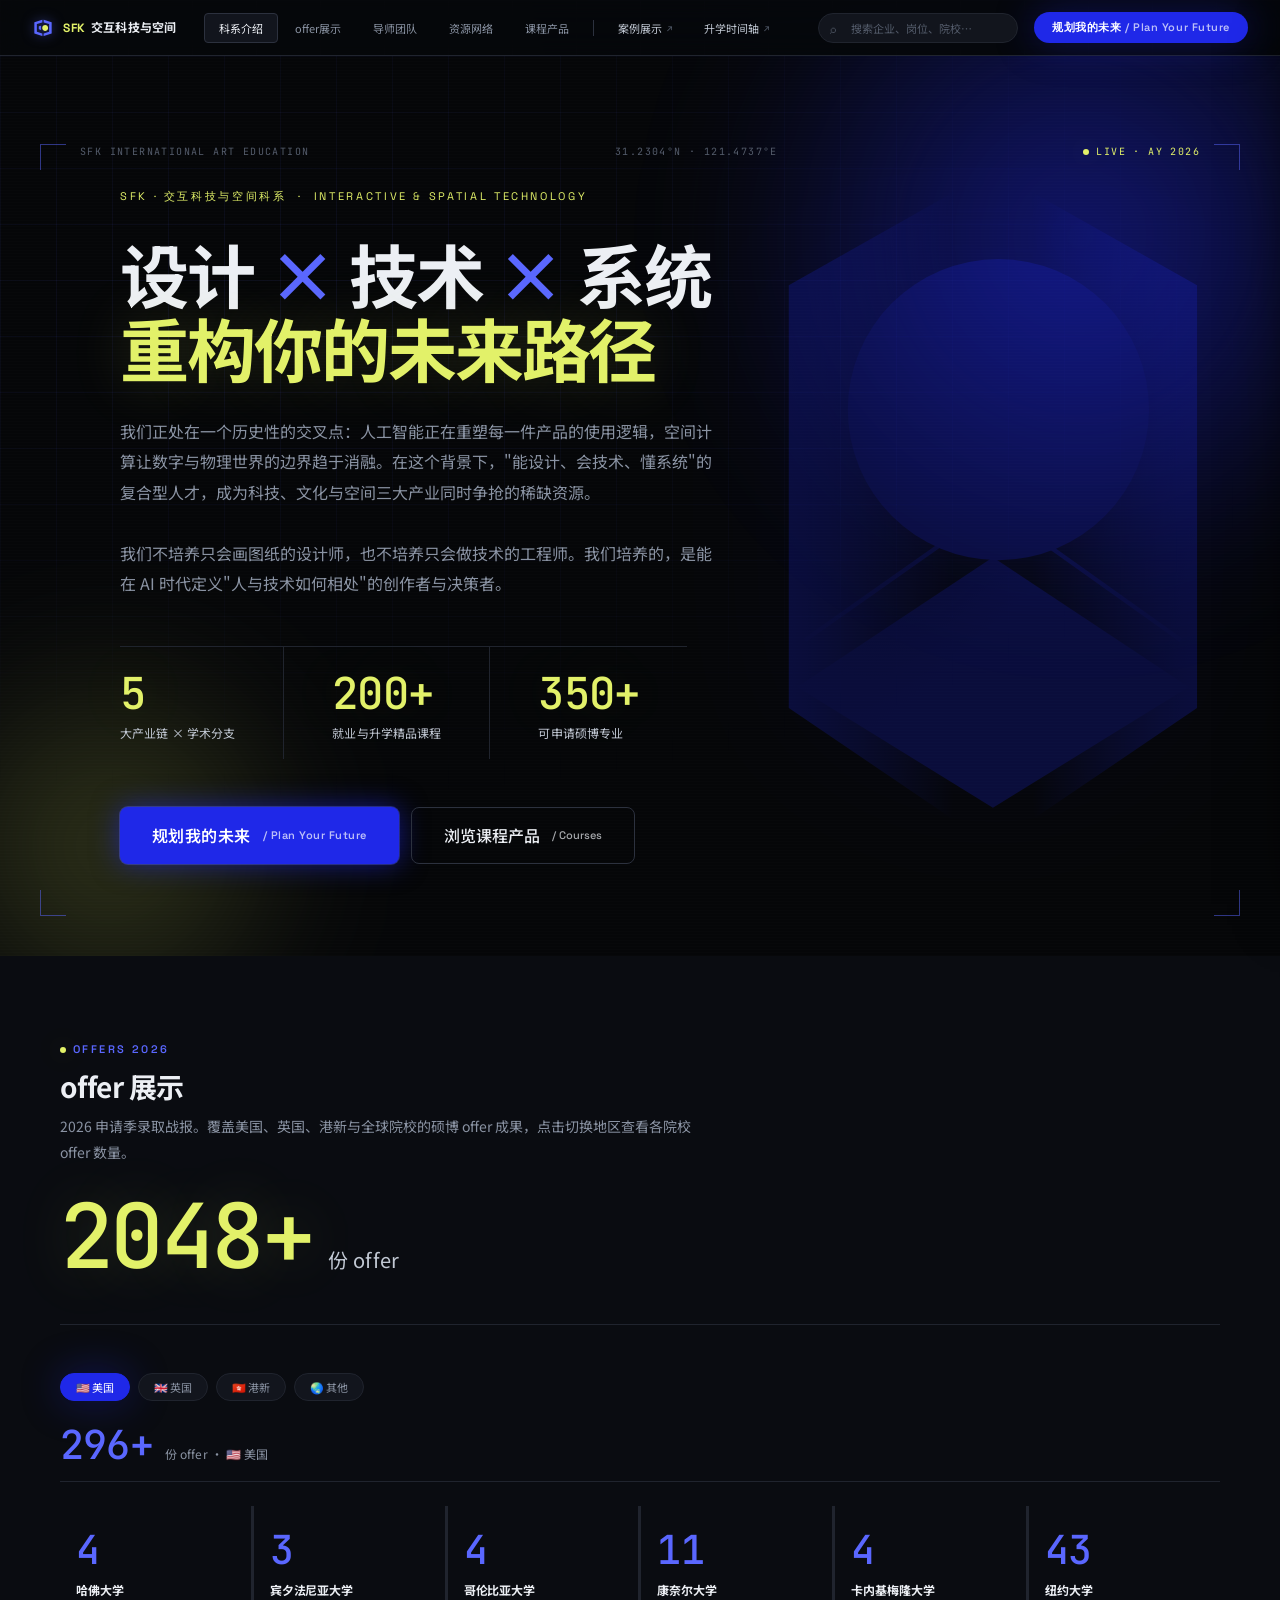
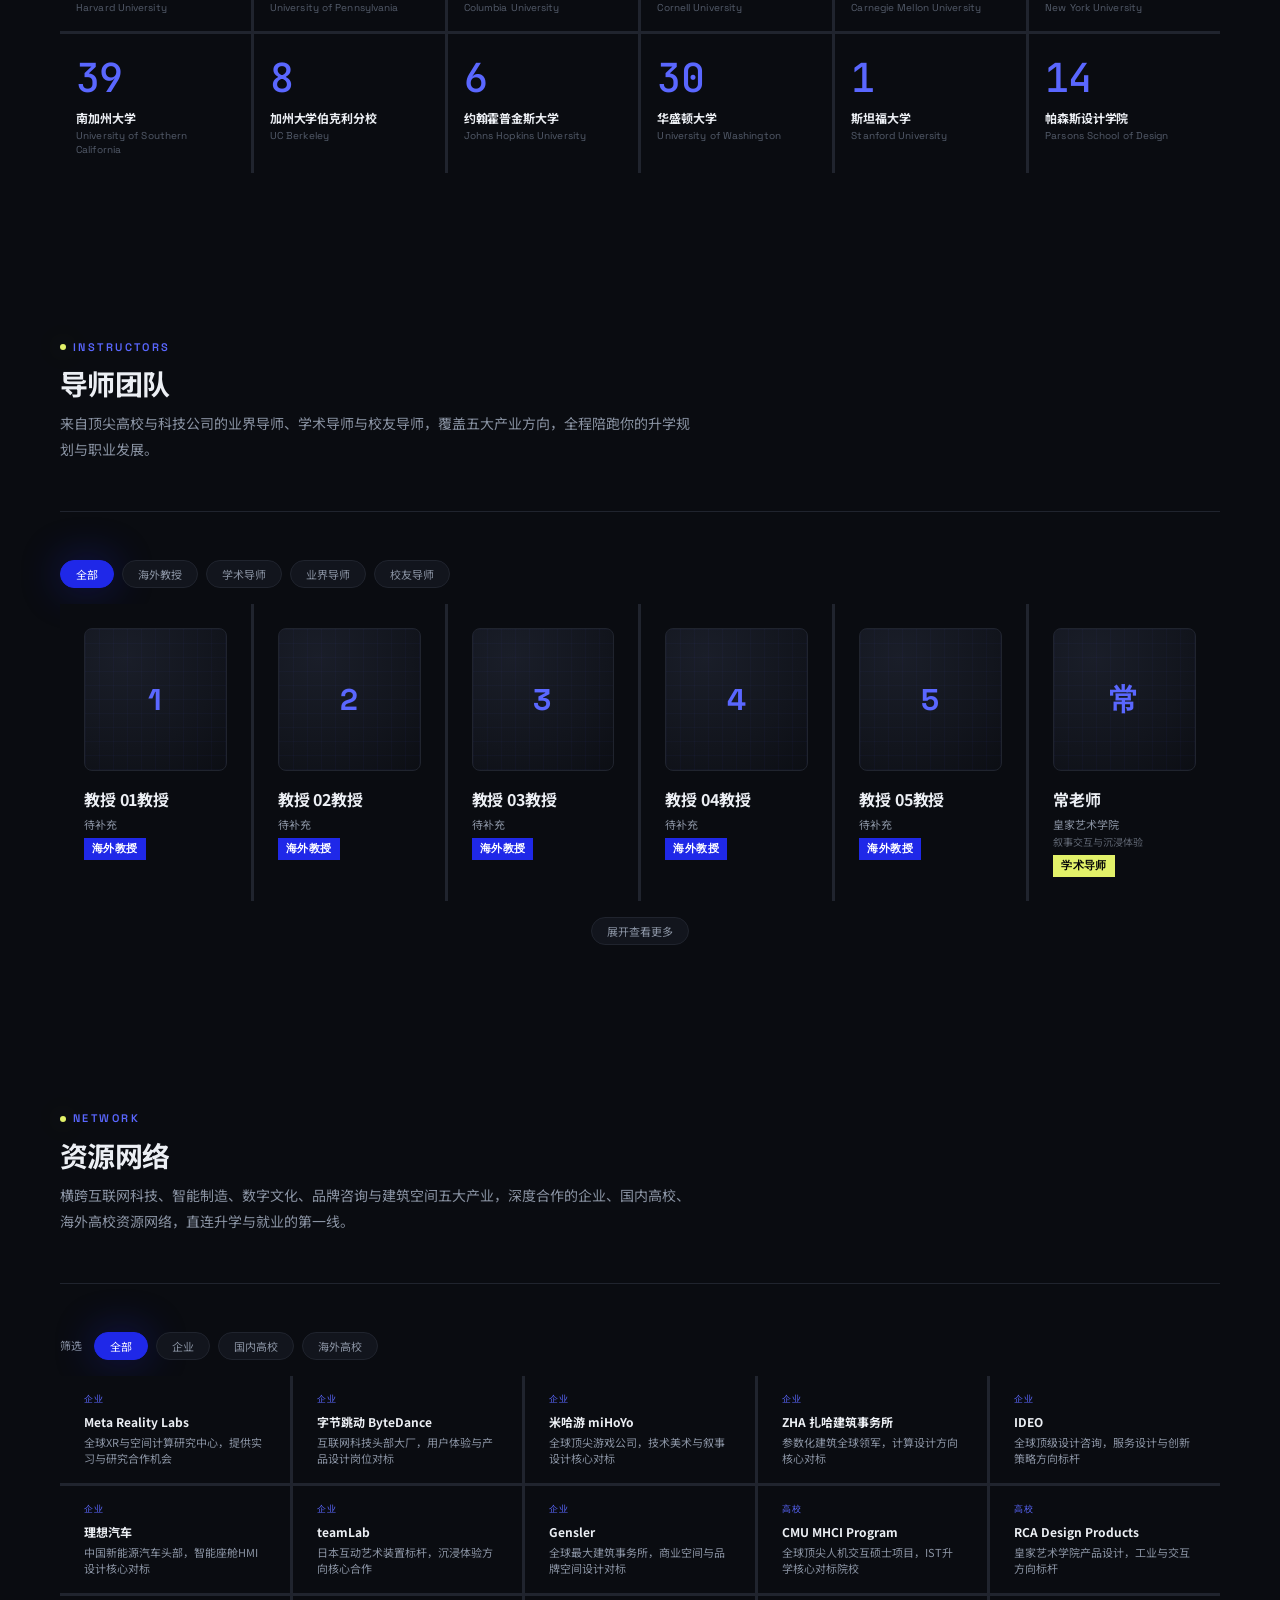
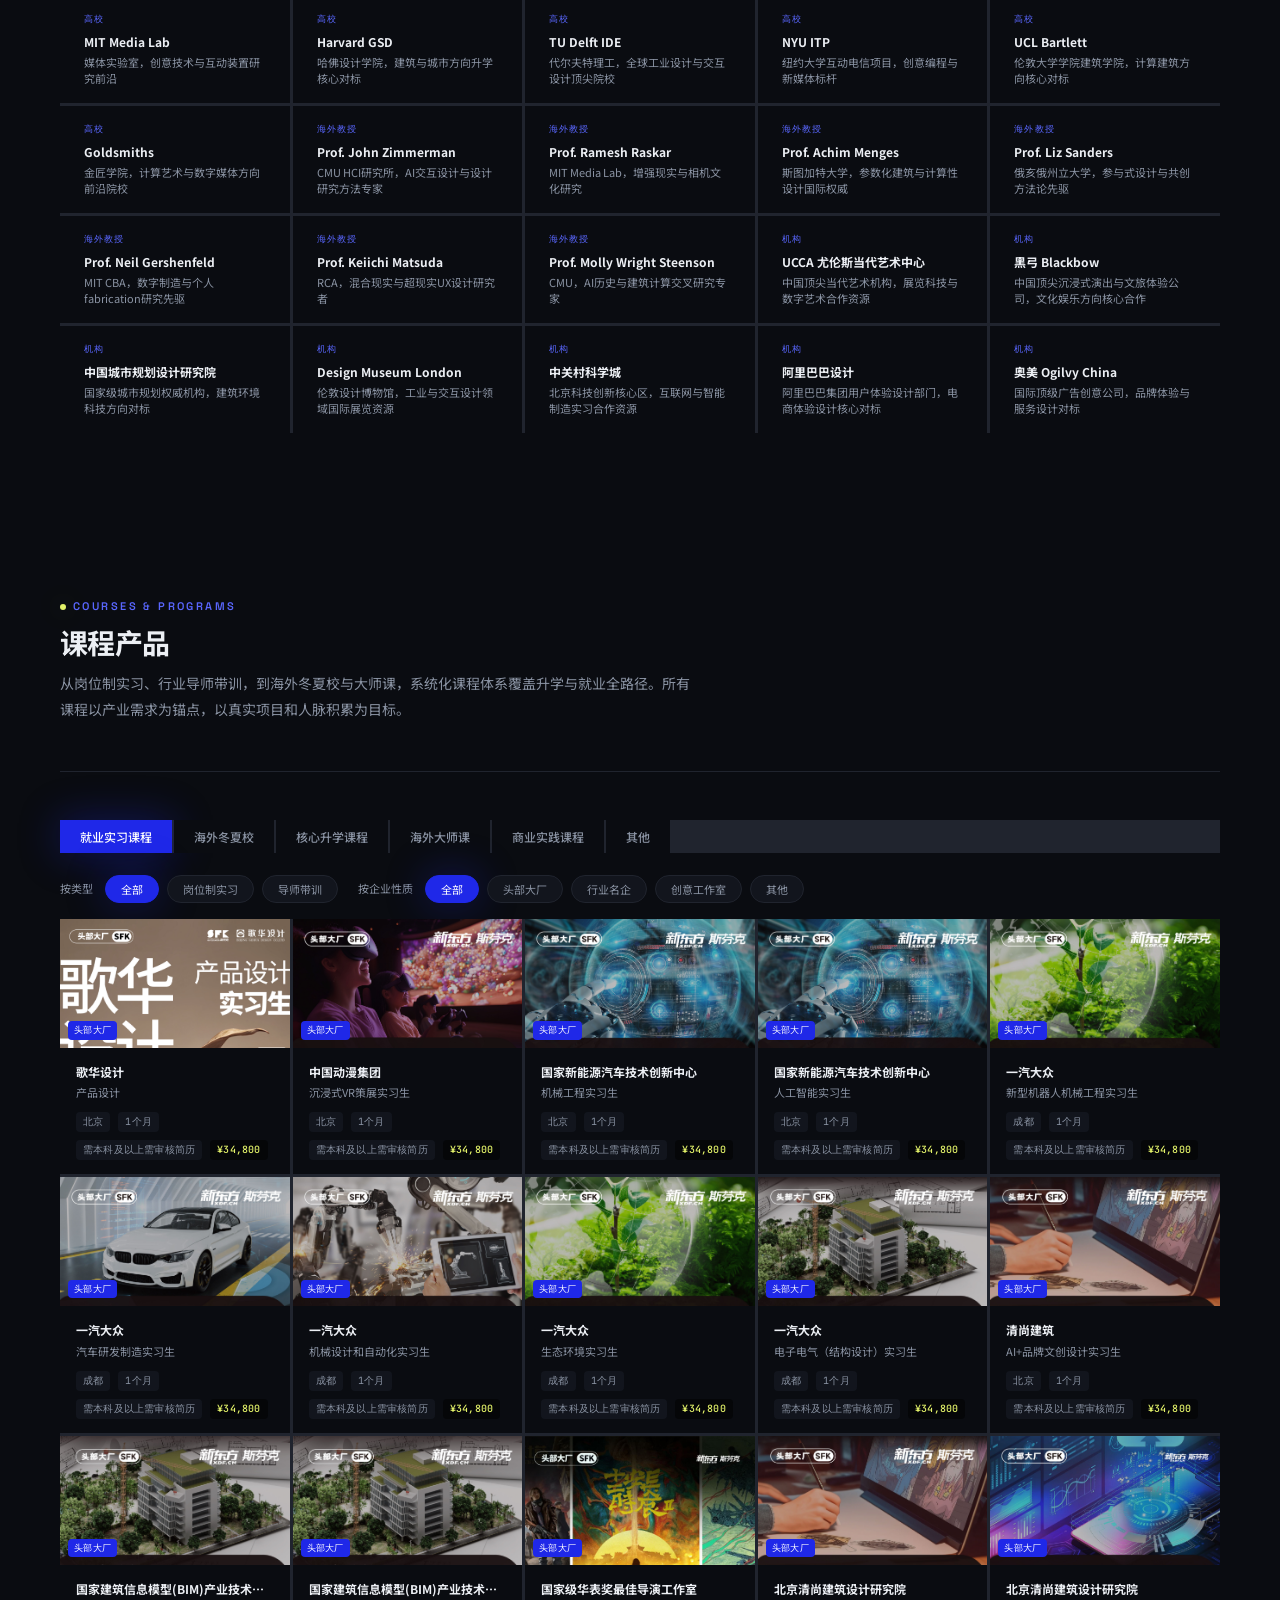
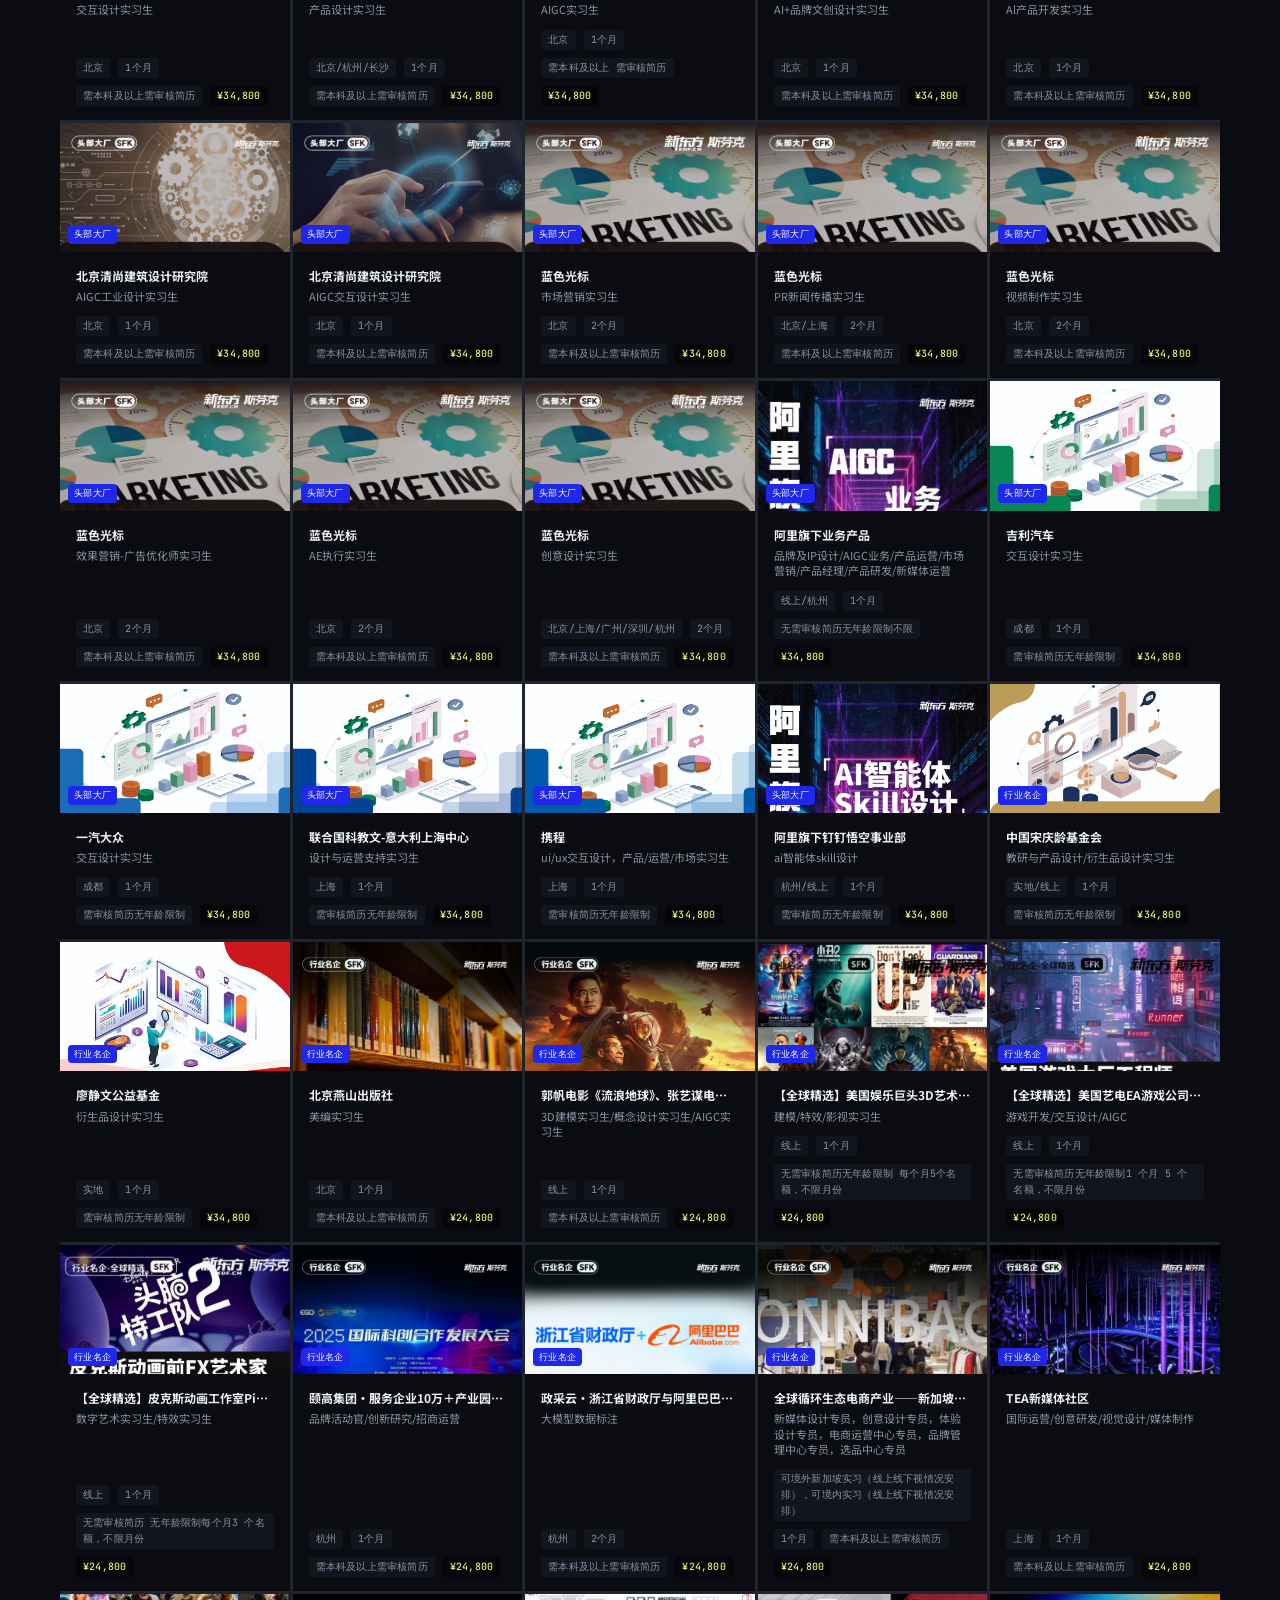
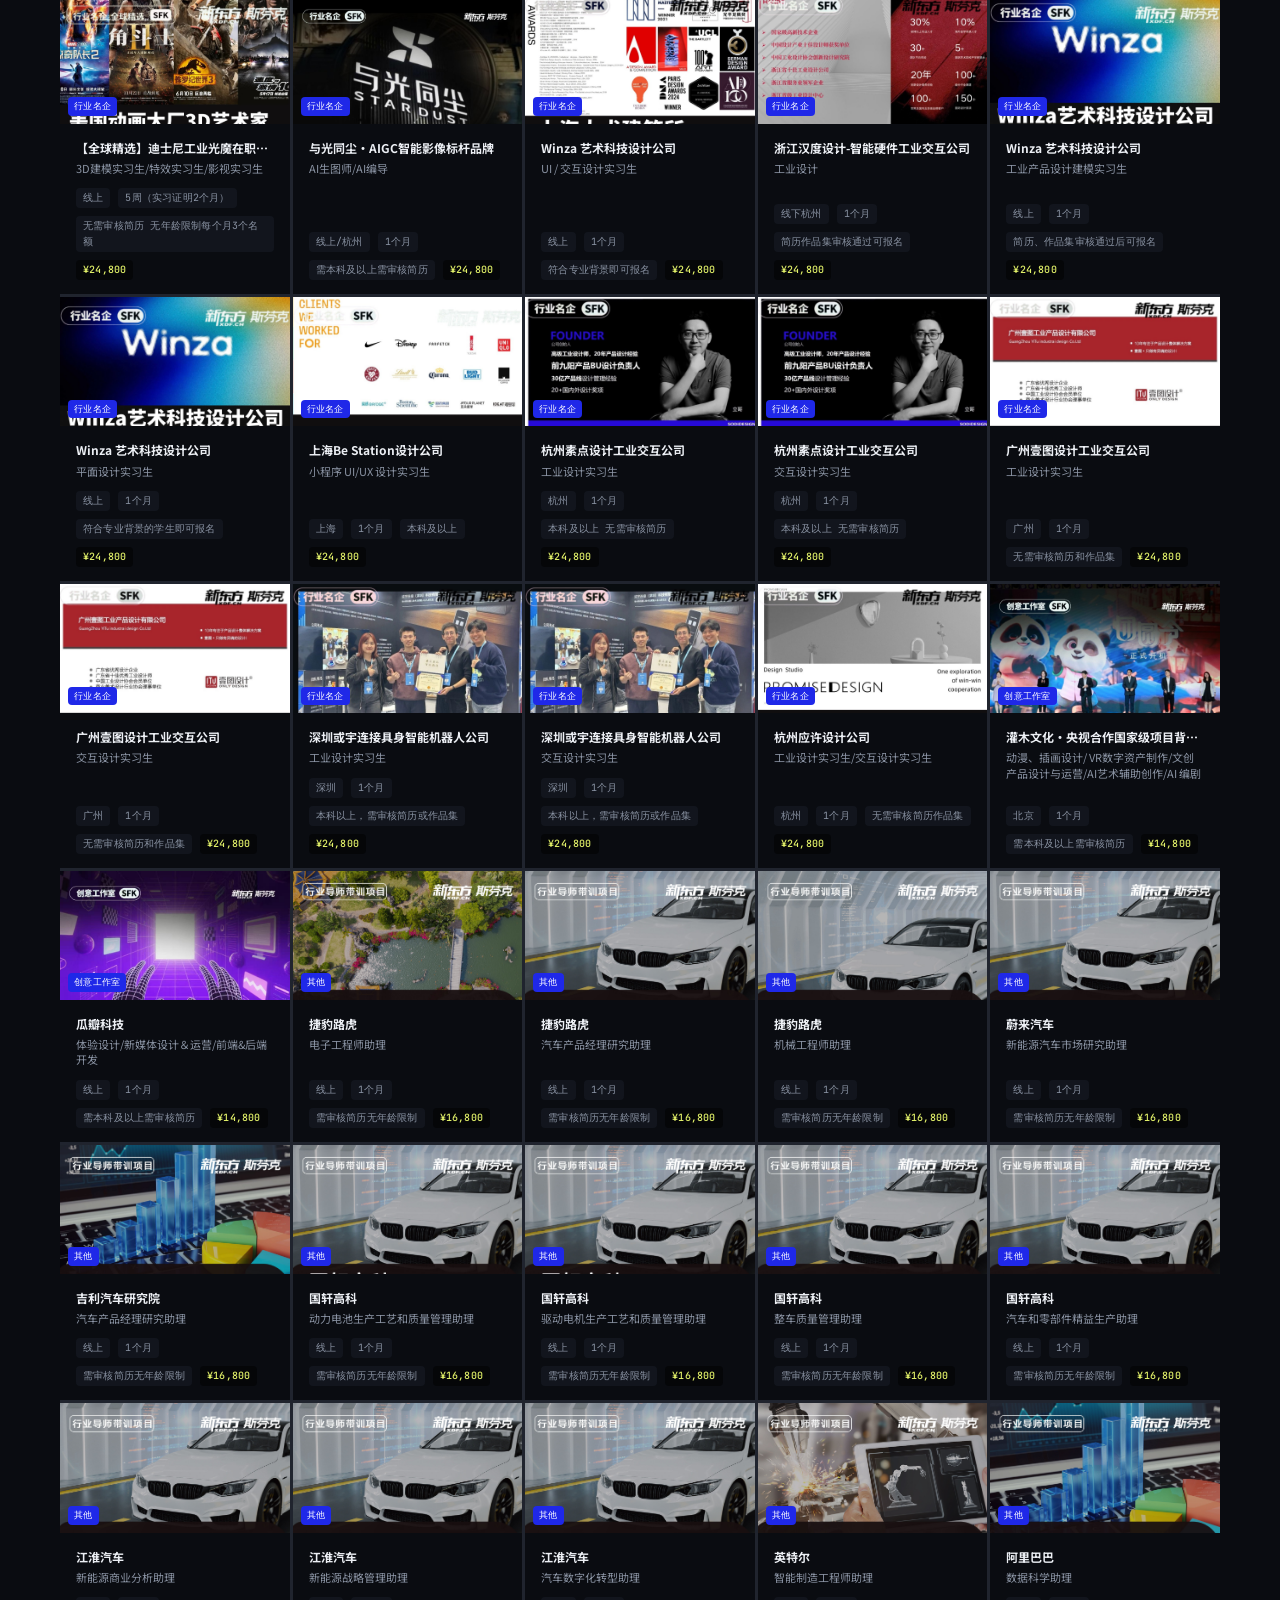
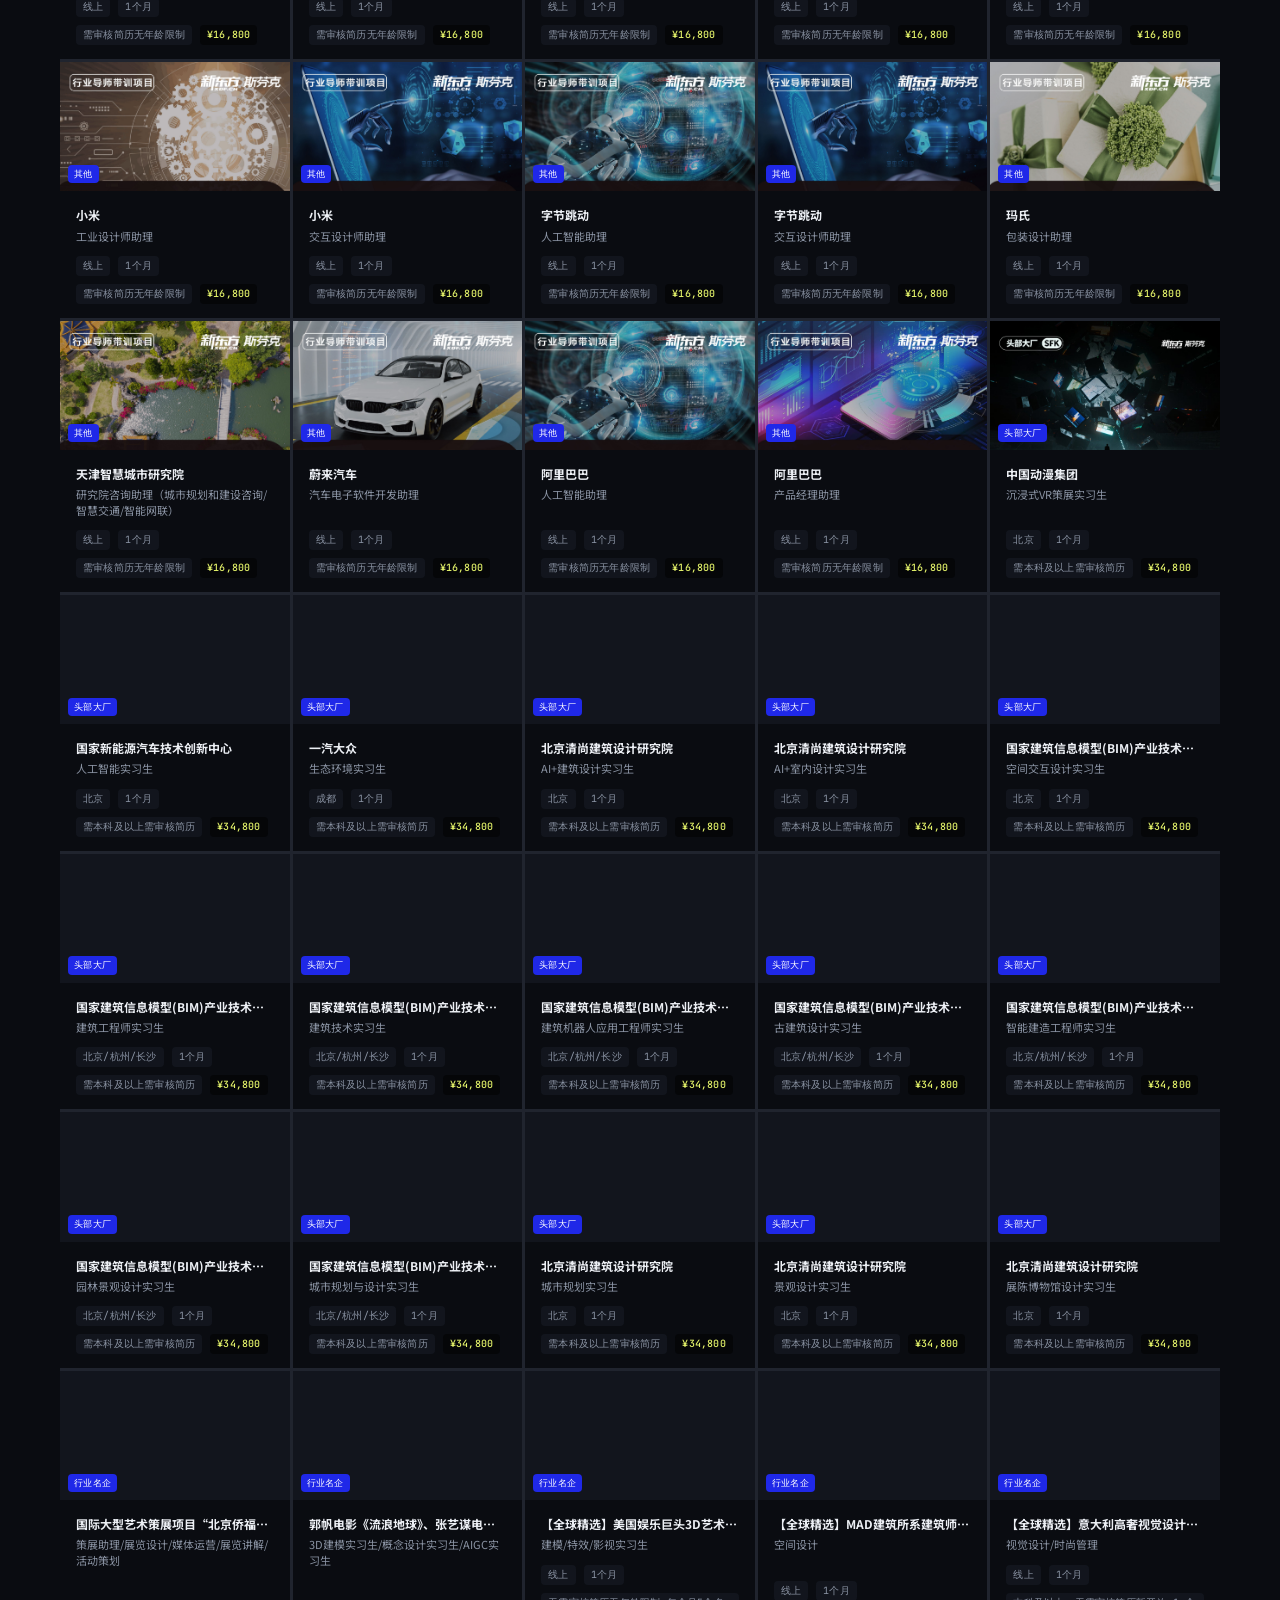
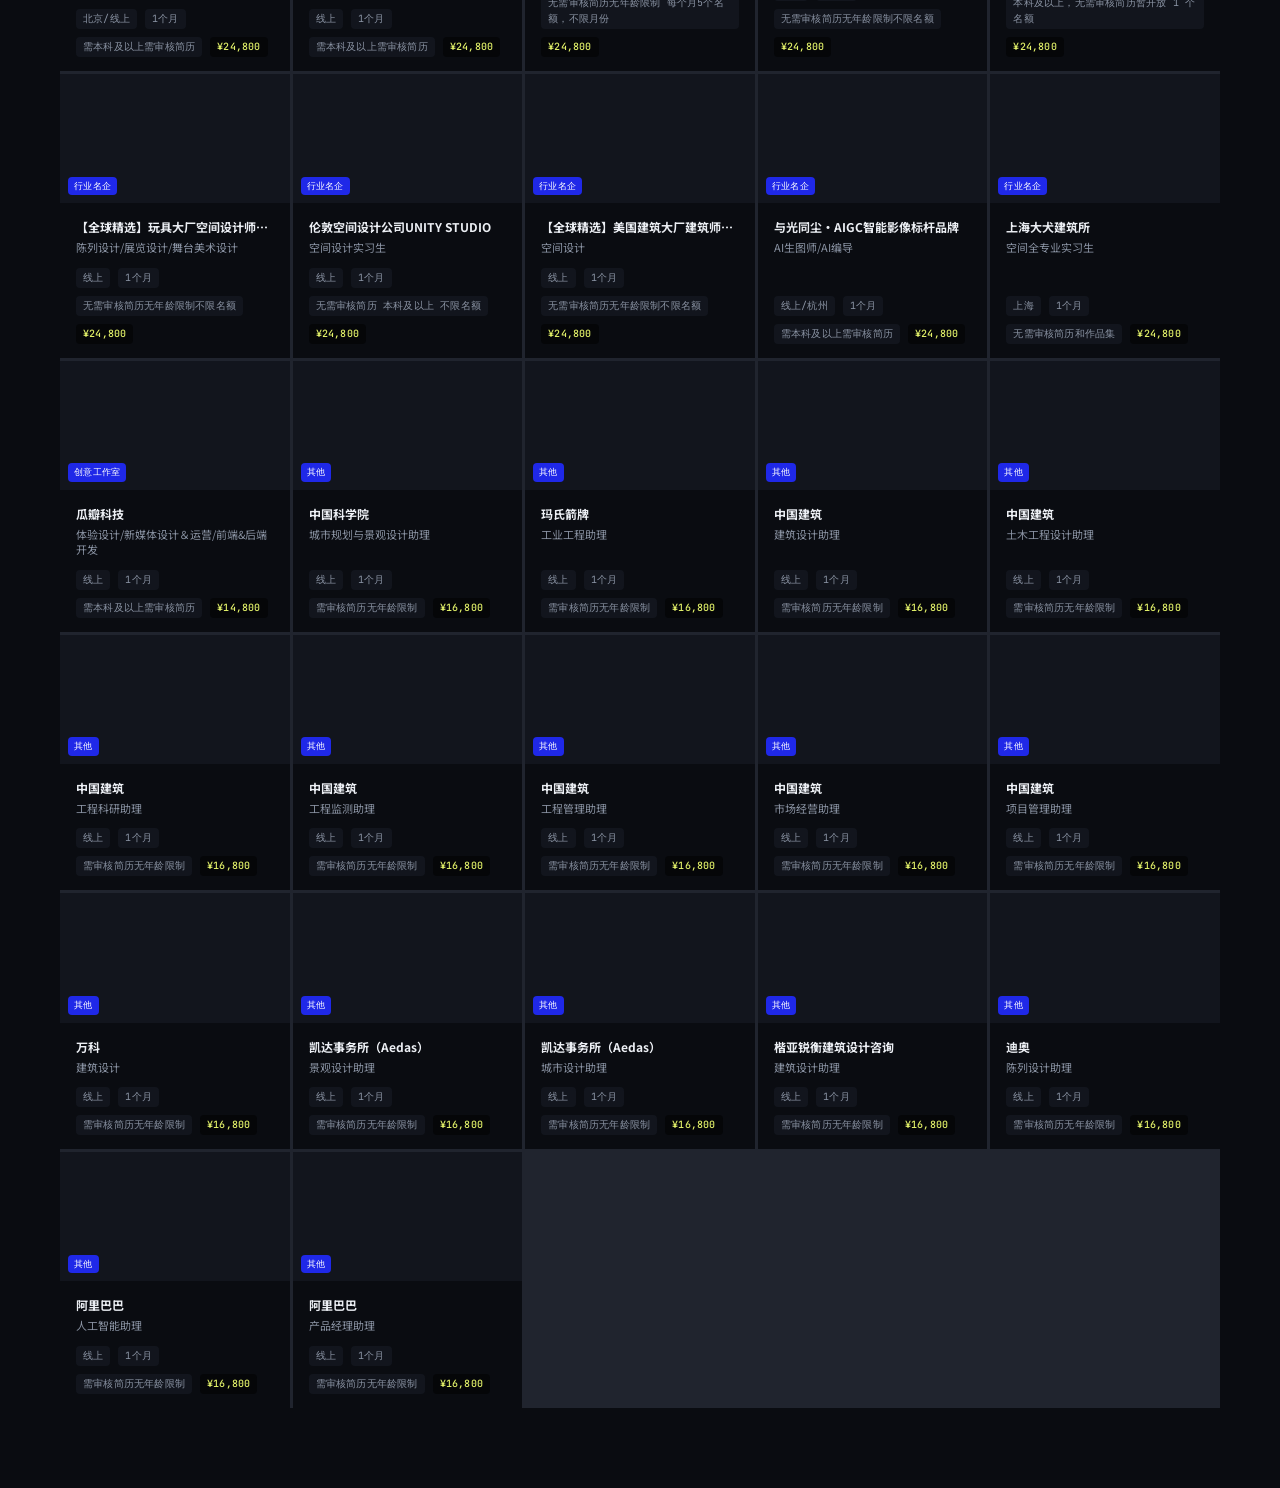
==== commit 5b4bb56c: "update portfolios and instructors" ====
--- a/index.html
+++ b/index.html
@@ -155,26 +155,29 @@
     <hr class="section-divider">
     <div class="filter-bar" id="instructor-tabs" style="margin-bottom:16px;">
       <button class="filter-btn is-active" data-itype="all" onclick="HomePage.filterInstructors('all',this)">全部</button>
+      <button class="filter-btn" data-itype="overseas" onclick="HomePage.filterInstructors('overseas',this)">海外教授</button>
+      <button class="filter-btn" data-itype="academic" onclick="HomePage.filterInstructors('academic',this)">学术导师</button>
       <button class="filter-btn" data-itype="industry" onclick="HomePage.filterInstructors('industry',this)">业界导师</button>
-      <button class="filter-btn" data-itype="academic" onclick="HomePage.filterInstructors('academic',this)">学术导师</button>
       <button class="filter-btn" data-itype="alumni" onclick="HomePage.filterInstructors('alumni',this)">校友导师</button>
     </div>
-    <div class="grid-5" id="instructors-grid"></div>
+    <div class="grid-6" id="instructors-grid"></div>
+    <div style="text-align:center;margin-top:16px;">
+      <button id="inst-expand-btn" class="filter-btn" style="display:none" onclick="HomePage.toggleInstructors()">展开查看更多</button>
+    </div>
   </section>
 
   <!-- RESOURCES -->
   <section class="home-section" id="resources">
     <div class="section-eyebrow">Network</div>
     <h2 class="section-title">资源网络</h2>
-    <p class="section-desc">横跨互联网科技、智能制造、数字文化、品牌咨询与建筑空间五大产业，深度合作的企业、顶尖高校、海外教授与行业机构资源网络，直连升学与就业的第一线。</p>
+    <p class="section-desc">横跨互联网科技、智能制造、数字文化、品牌咨询与建筑空间五大产业，深度合作的企业、国内高校、海外高校资源网络，直连升学与就业的第一线。</p>
     <hr class="section-divider">
     <div class="filter-bar">
       <span class="filter-bar__label">筛选</span>
       <button class="resource-filter-btn filter-btn is-active" data-type="all">全部</button>
       <button class="resource-filter-btn filter-btn" data-type="企业">企业</button>
-      <button class="resource-filter-btn filter-btn" data-type="高校">高校</button>
-      <button class="resource-filter-btn filter-btn" data-type="海外教授">海外教授</button>
-      <button class="resource-filter-btn filter-btn" data-type="机构">机构</button>
+      <button class="resource-filter-btn filter-btn" data-type="国内高校">国内高校</button>
+      <button class="resource-filter-btn filter-btn" data-type="海外高校">海外高校</button>
     </div>
     <div class="grid-4" id="resources-grid"></div>
   </section>
--- a/assets/css/style.css
+++ b/assets/css/style.css
@@ -176,7 +176,8 @@
 .grid-3 { display: grid; grid-template-columns: repeat(auto-fit, minmax(260px, 1fr)); gap: 3px; background: var(--color-border); }
 .grid-4 { display: grid; grid-template-columns: repeat(auto-fit, minmax(218px, 1fr)); gap: 3px; background: var(--color-border); }
 .grid-5 { display: grid; grid-template-columns: repeat(auto-fit, minmax(190px, 1fr)); gap: 3px; background: var(--color-border); }
-.grid-2 > *, .grid-3 > *, .grid-4 > *, .grid-5 > * { background: var(--color-bg); min-width: 0; }
+.grid-6 { display: grid; grid-template-columns: repeat(6, 1fr); gap: 3px; background: var(--color-border); }
+.grid-2 > *, .grid-3 > *, .grid-4 > *, .grid-5 > *, .grid-6 > * { background: var(--color-bg); min-width: 0; }
 
 /* ── TAG / BADGE ── */
 .tag {
--- a/assets/css/components.css
+++ b/assets/css/components.css
@@ -209,6 +209,7 @@
 }
 .person-card__name { font-size: var(--text-md); font-weight: 700; margin-bottom: 3px; letter-spacing: -.01em; color: var(--color-text); }
 .person-card__title { font-size: var(--text-xs); color: var(--color-text-muted); line-height: 1.5; }
+.person-card__sub { font-size: 10px; color: var(--color-text-muted); opacity: .65; line-height: 1.5; margin-top: 2px; }
 
 /* ── RESOURCE CARD ── */
 .resource-card { padding: var(--space-4) var(--space-5); background: var(--color-bg); position: relative; transition: background var(--transition-fast); overflow: hidden; }
@@ -274,17 +275,23 @@
 .port-card { background: var(--color-bg); cursor: pointer; transition: opacity var(--transition-fast); }
 .port-card:hover { opacity: .85; }
 .port-card__img {
-  width: 100%; aspect-ratio: 4/3;
+  width: 100%; aspect-ratio: 4/3; background: var(--color-surface);
   display: flex; align-items: center; justify-content: center;
-  font-family: var(--font-en); font-size: 13px; font-weight: 700;
-  color: rgba(255,255,255,.7); position: relative;
+  position: relative; overflow: hidden;
+}
+.port-card__img img {
+  position: absolute; inset: 0; width: 100%; height: 100%; object-fit: cover; object-position: top;
+}
+.port-card__img-placeholder {
+  font-family: var(--font-en); font-size: var(--text-xs); color: var(--color-text-muted); opacity: .4;
 }
 .port-card__cat-tag {
   position: absolute; top: 10px; left: 10px; font-size: 9px; padding: 2px 7px;
-  background: rgba(0,0,0,.5); color: #fff; font-family: var(--font-en); letter-spacing: .08em;
-}
-.port-card__body { padding: var(--space-3) 14px; }
-.port-card__title { font-size: var(--text-sm); font-weight: 700; margin-bottom: 2px; }
-.port-card__student { font-size: var(--text-xs); color: var(--color-text-muted); }
+  background: rgba(0,0,0,.55); color: #fff; font-family: var(--font-mono); letter-spacing: .05em; border-radius: var(--radius-sm);
+}
+.port-card__body { padding: var(--space-3) 14px; display: flex; flex-direction: column; gap: 3px; }
+.port-card__title { font-size: var(--text-sm); font-weight: 700; }
+.port-card__program { font-size: var(--text-xs); color: var(--color-text-muted); line-height: 1.4; }
+.port-card__other-schools { font-size: 10px; color: var(--color-text-muted); opacity: .6; margin-top: 2px; }
 .port-card__tags { display: flex; gap: var(--space-1); margin-top: var(--space-2); flex-wrap: wrap; }
-.port-card__tag { font-size: 10px; padding: 1px 6px; background: var(--color-surface); }
+.port-card__tag { font-size: 10px; padding: 1px 6px; background: var(--color-surface); border-radius: var(--radius-sm); color: var(--color-text-muted); }
--- a/assets/css/pages.css
+++ b/assets/css/pages.css
@@ -402,7 +402,7 @@
 }
 .portfolio-cat-btn:hover { border-color: var(--color-primary-bright); color: var(--color-text); background: var(--color-surface-2); }
 .portfolio-cat-btn.is-active { background: var(--color-primary); color: #fff; border-color: var(--color-primary); box-shadow: var(--glow-primary-soft); }
-.portfolio-grid { display: grid; grid-template-columns: repeat(auto-fit, minmax(230px, 1fr)); gap: 3px; background: var(--color-border); }
+.portfolio-grid { display: grid; grid-template-columns: repeat(4, 1fr); gap: 3px; background: var(--color-border); }
 .portfolio-grid > * { min-width: 0; }
 
 /* ── TIMELINE PAGE ── */
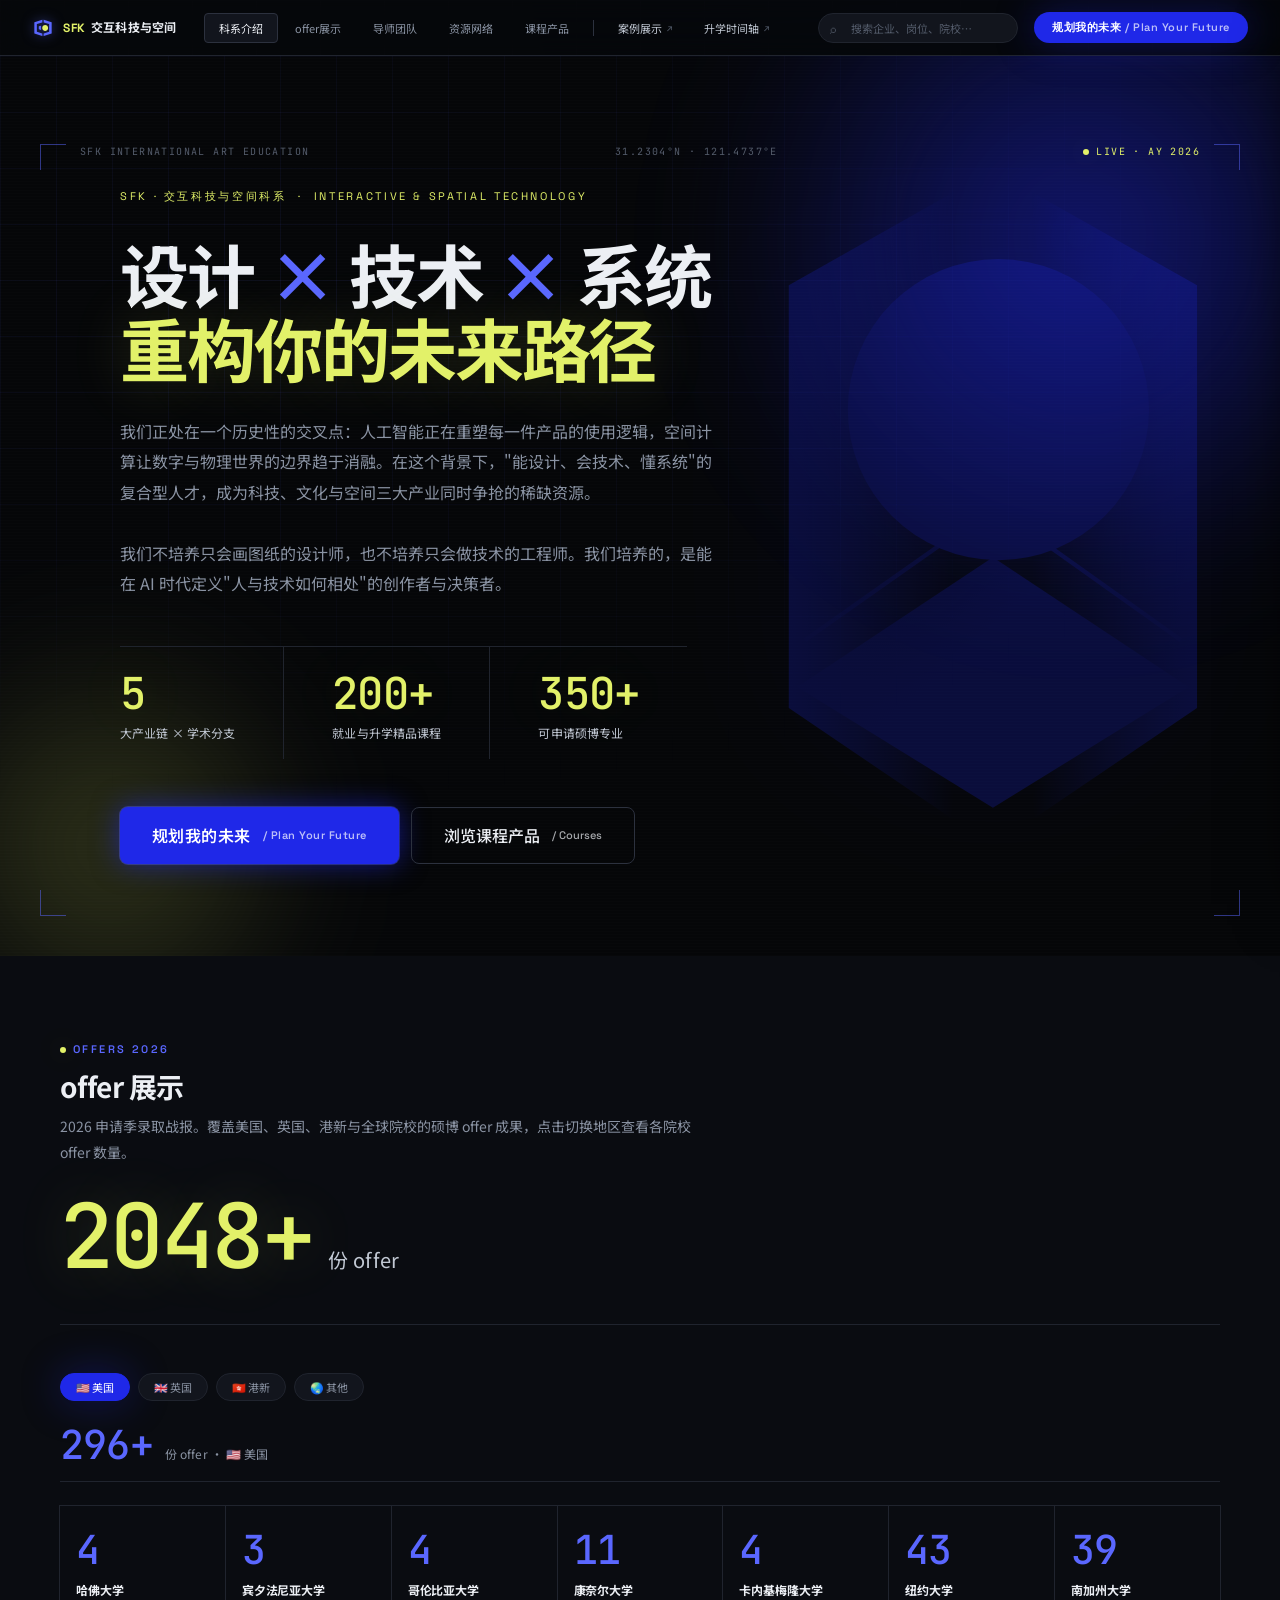
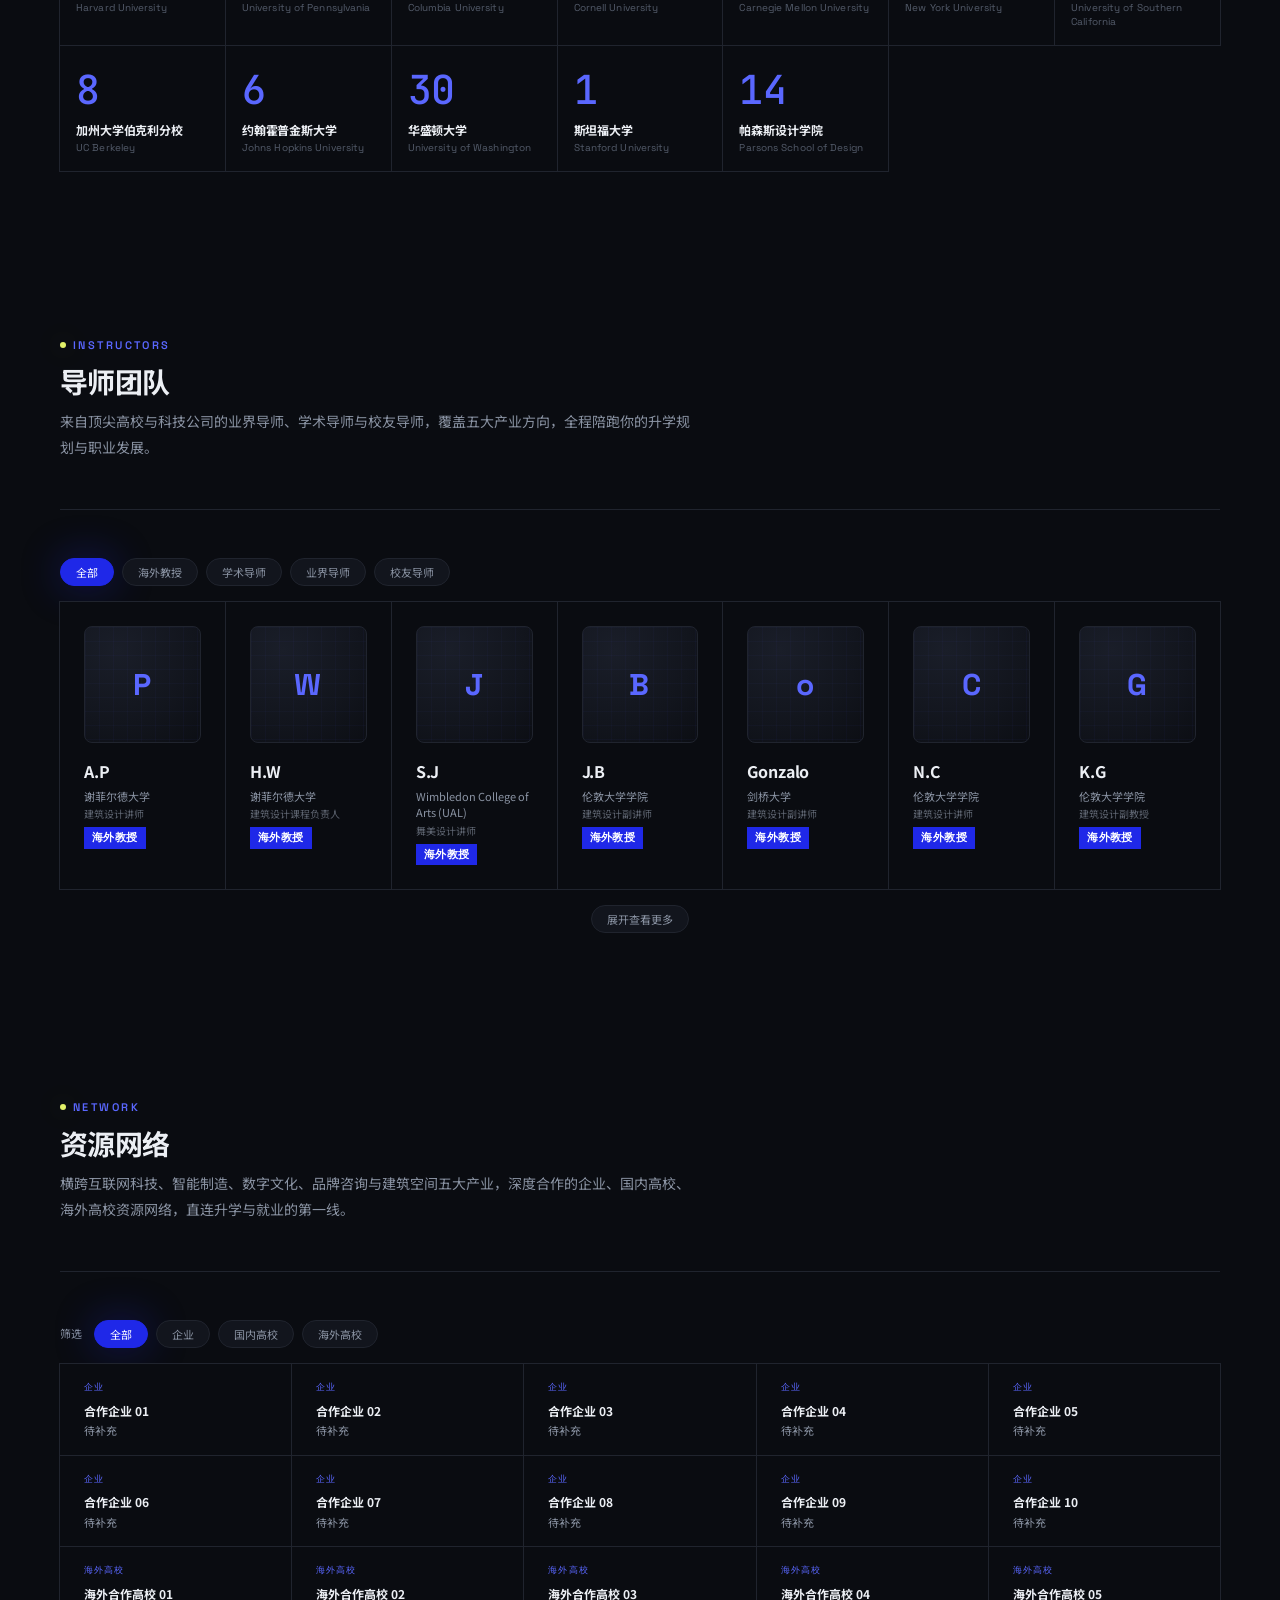
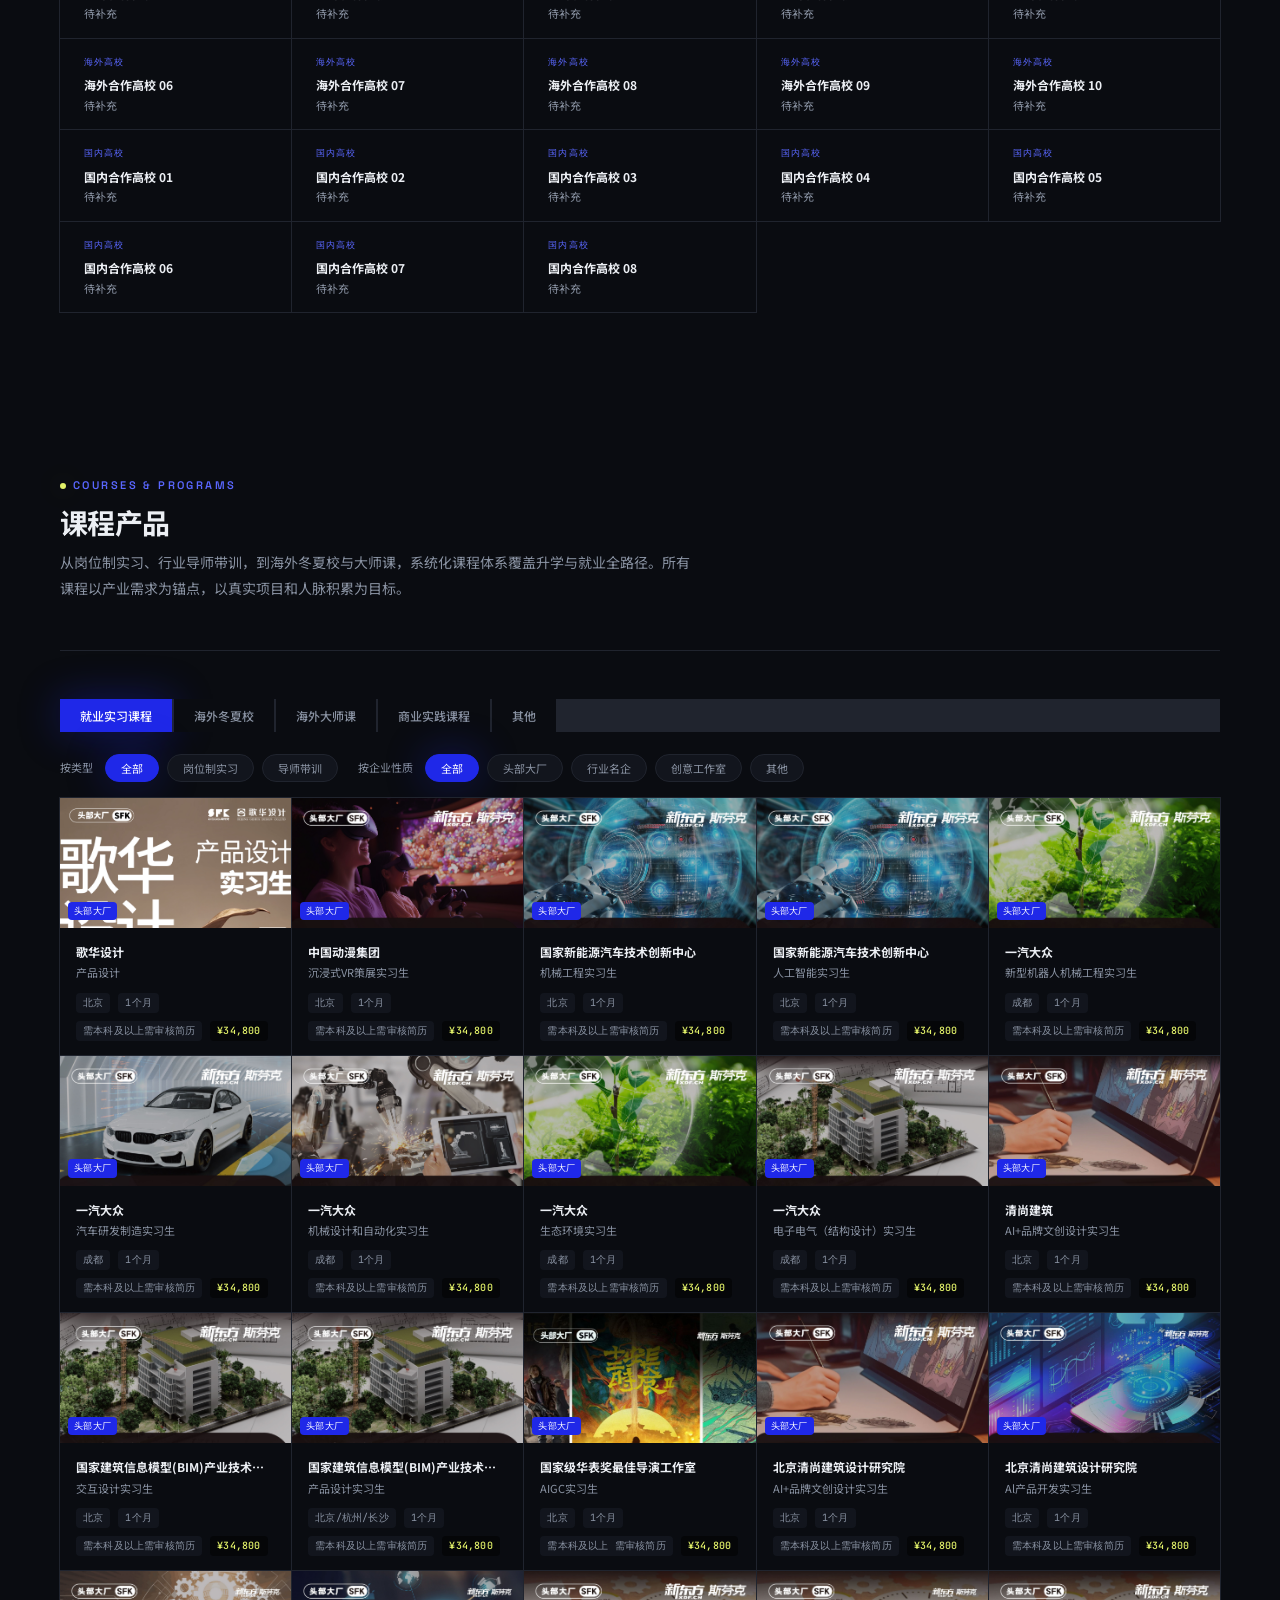
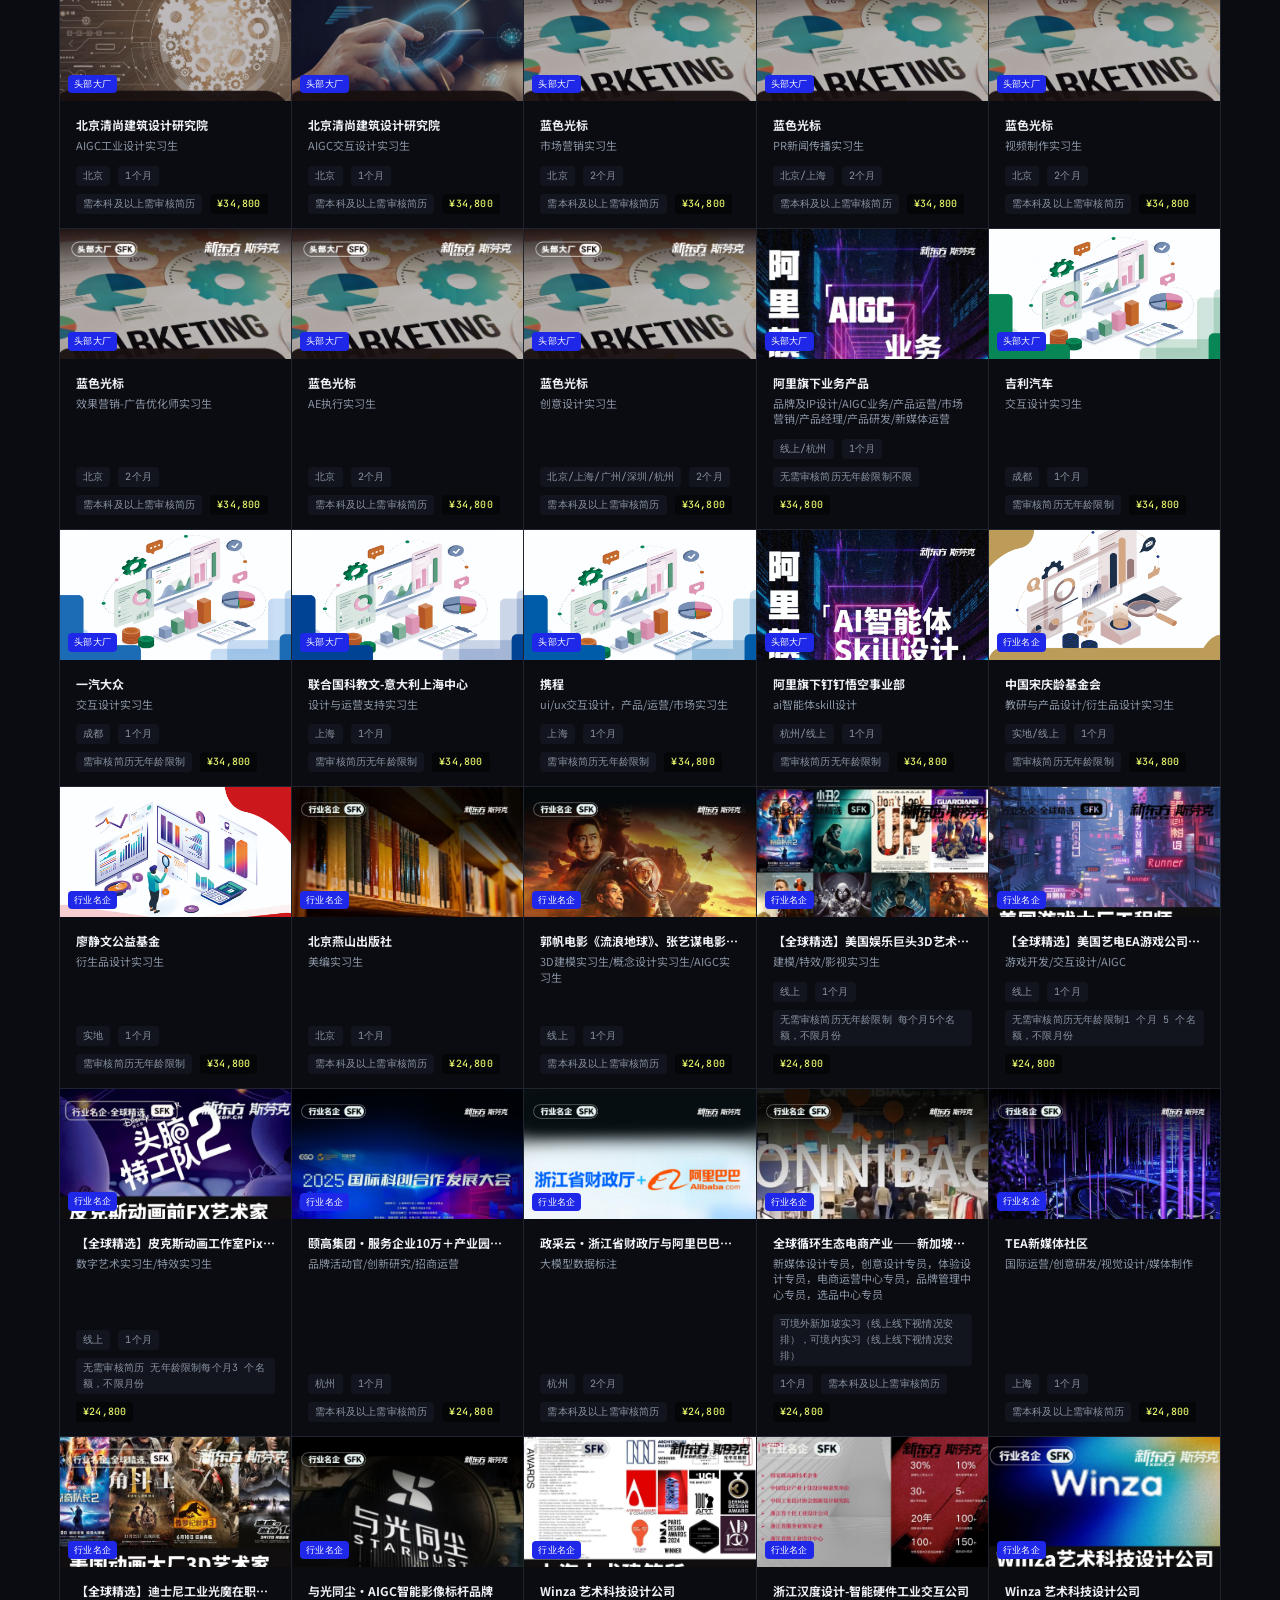
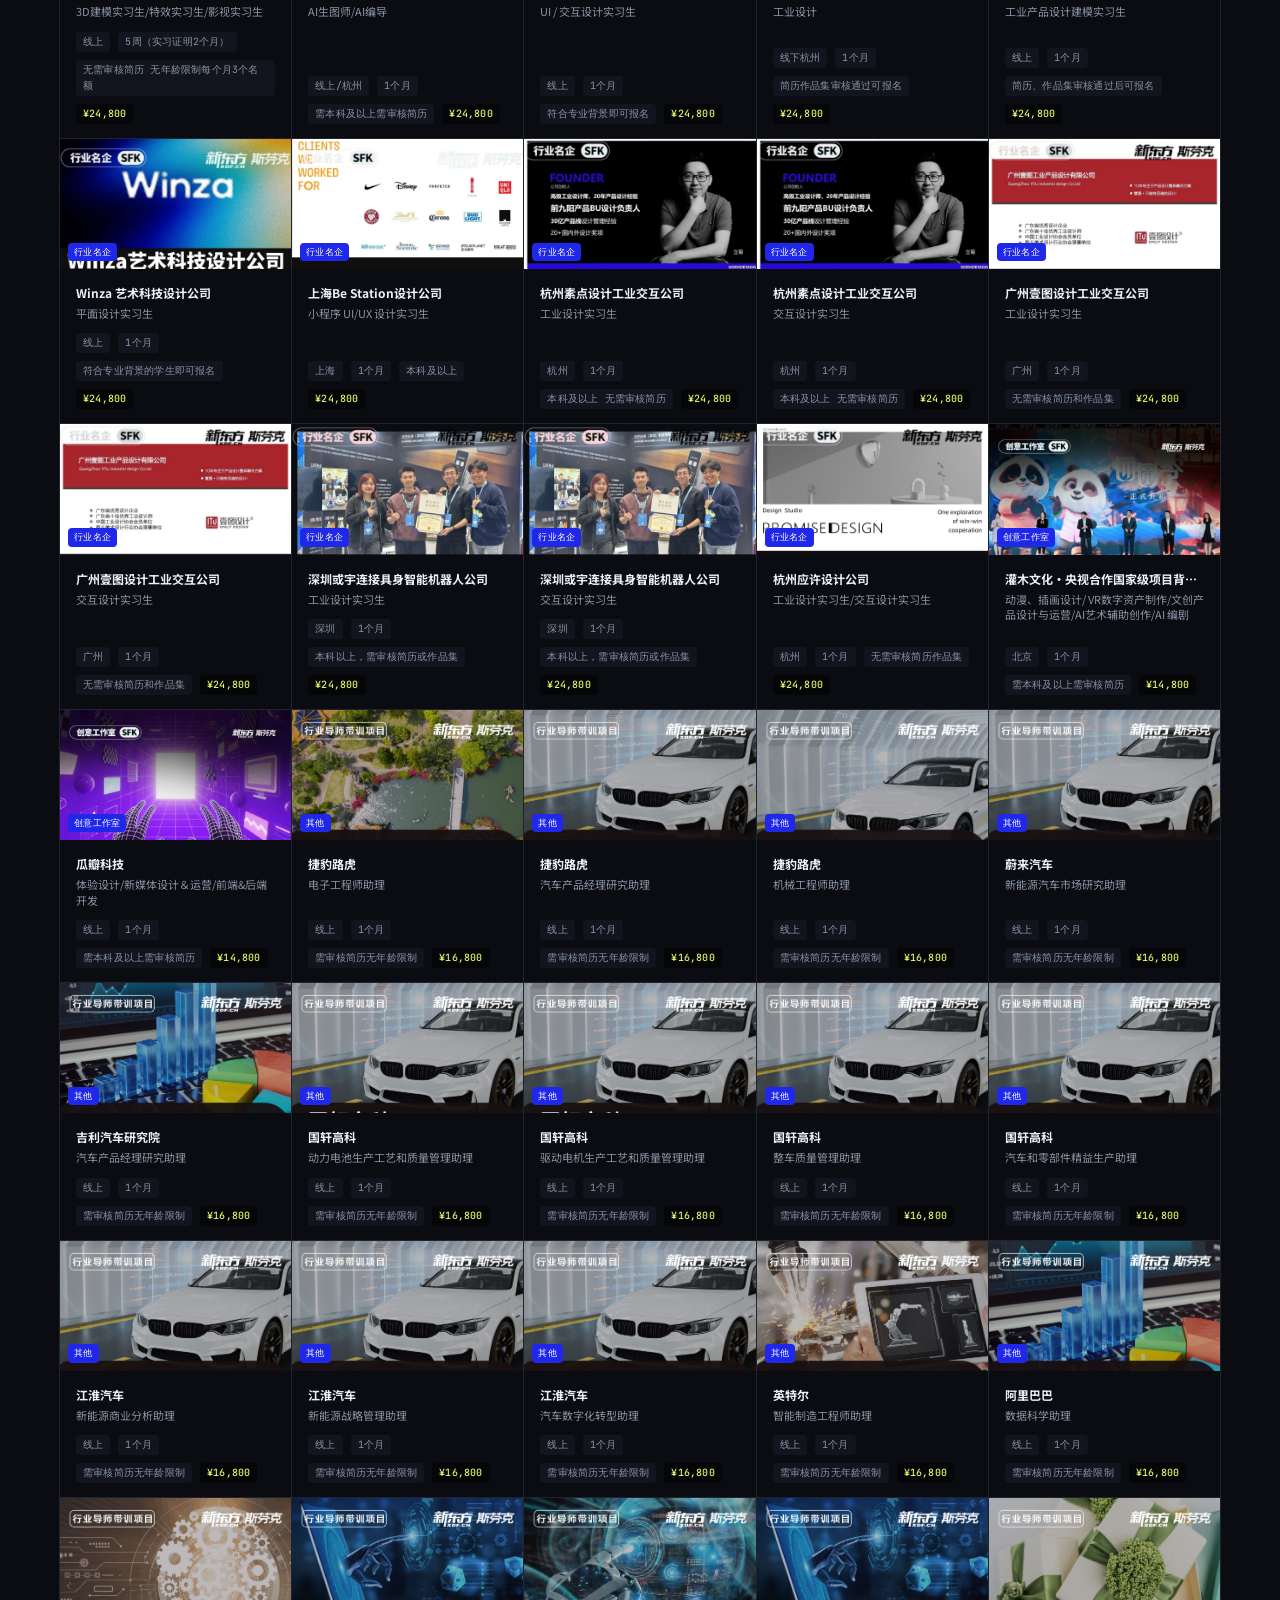
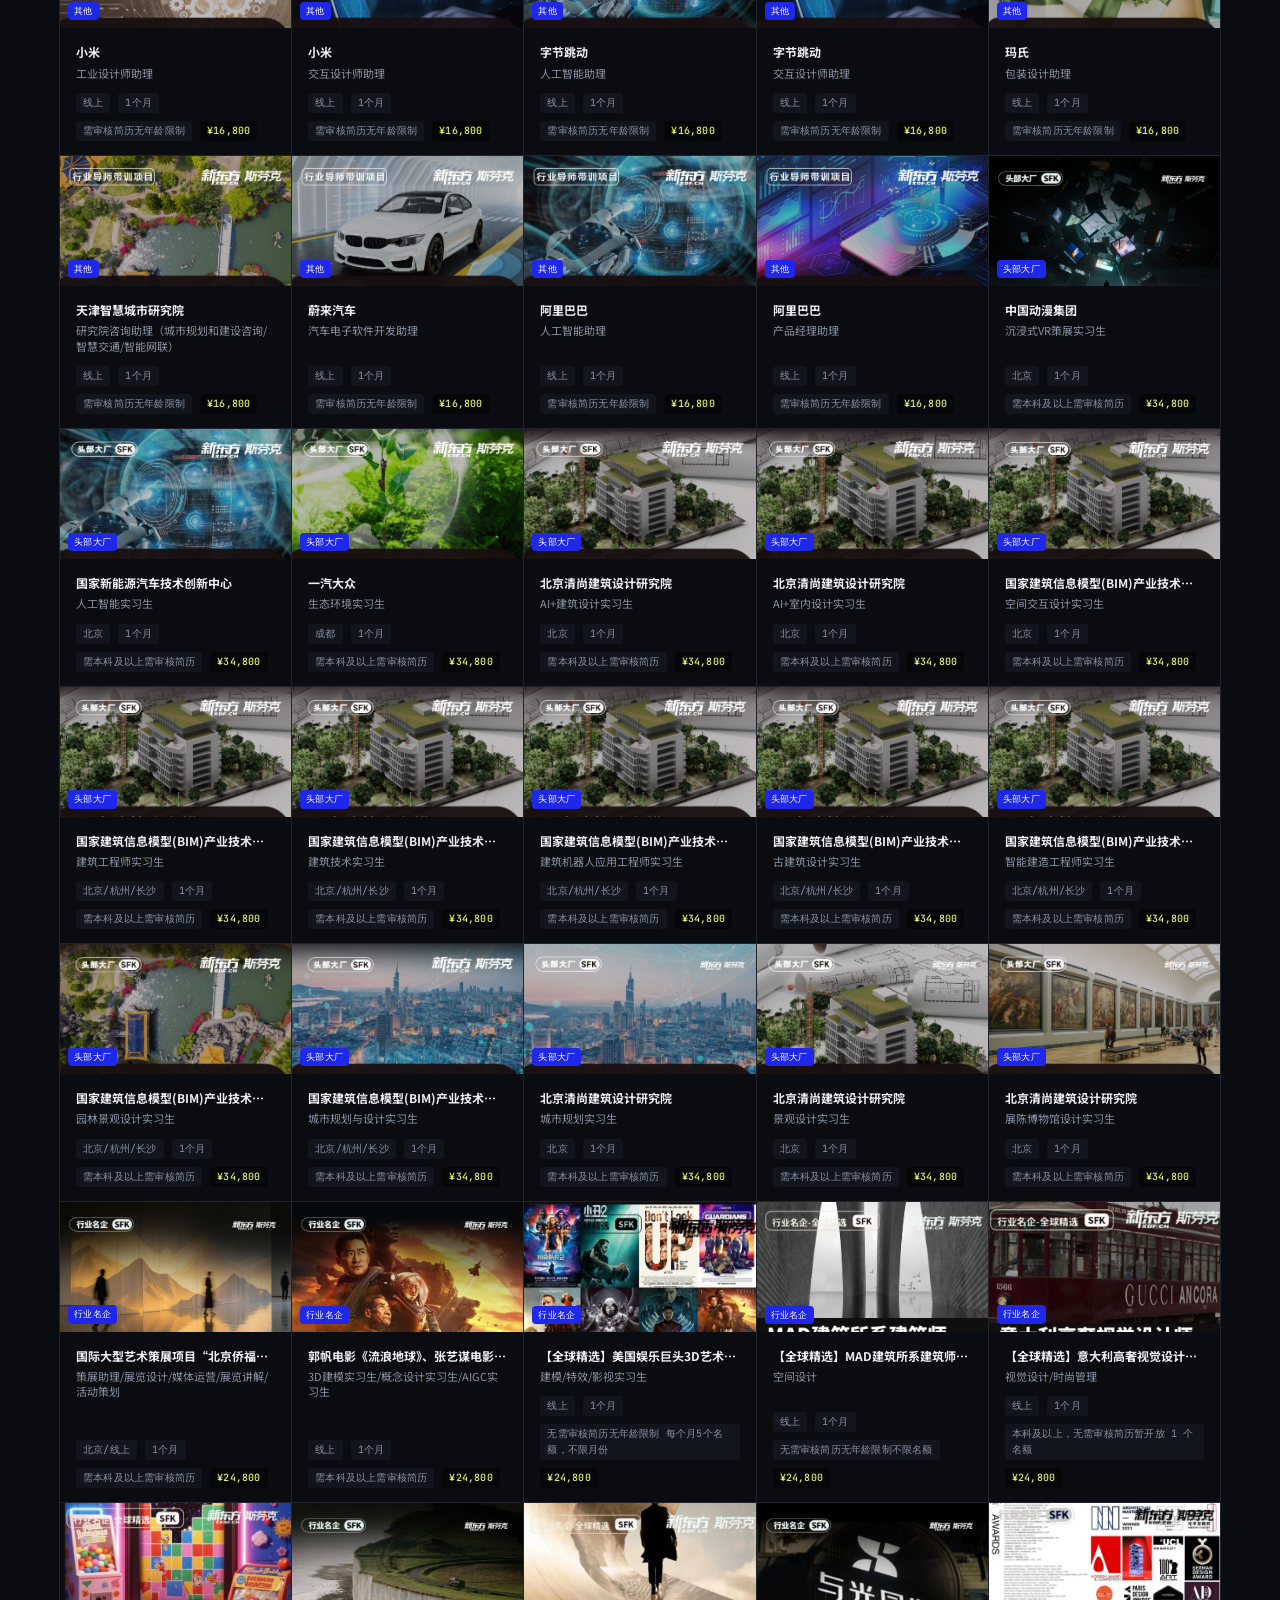
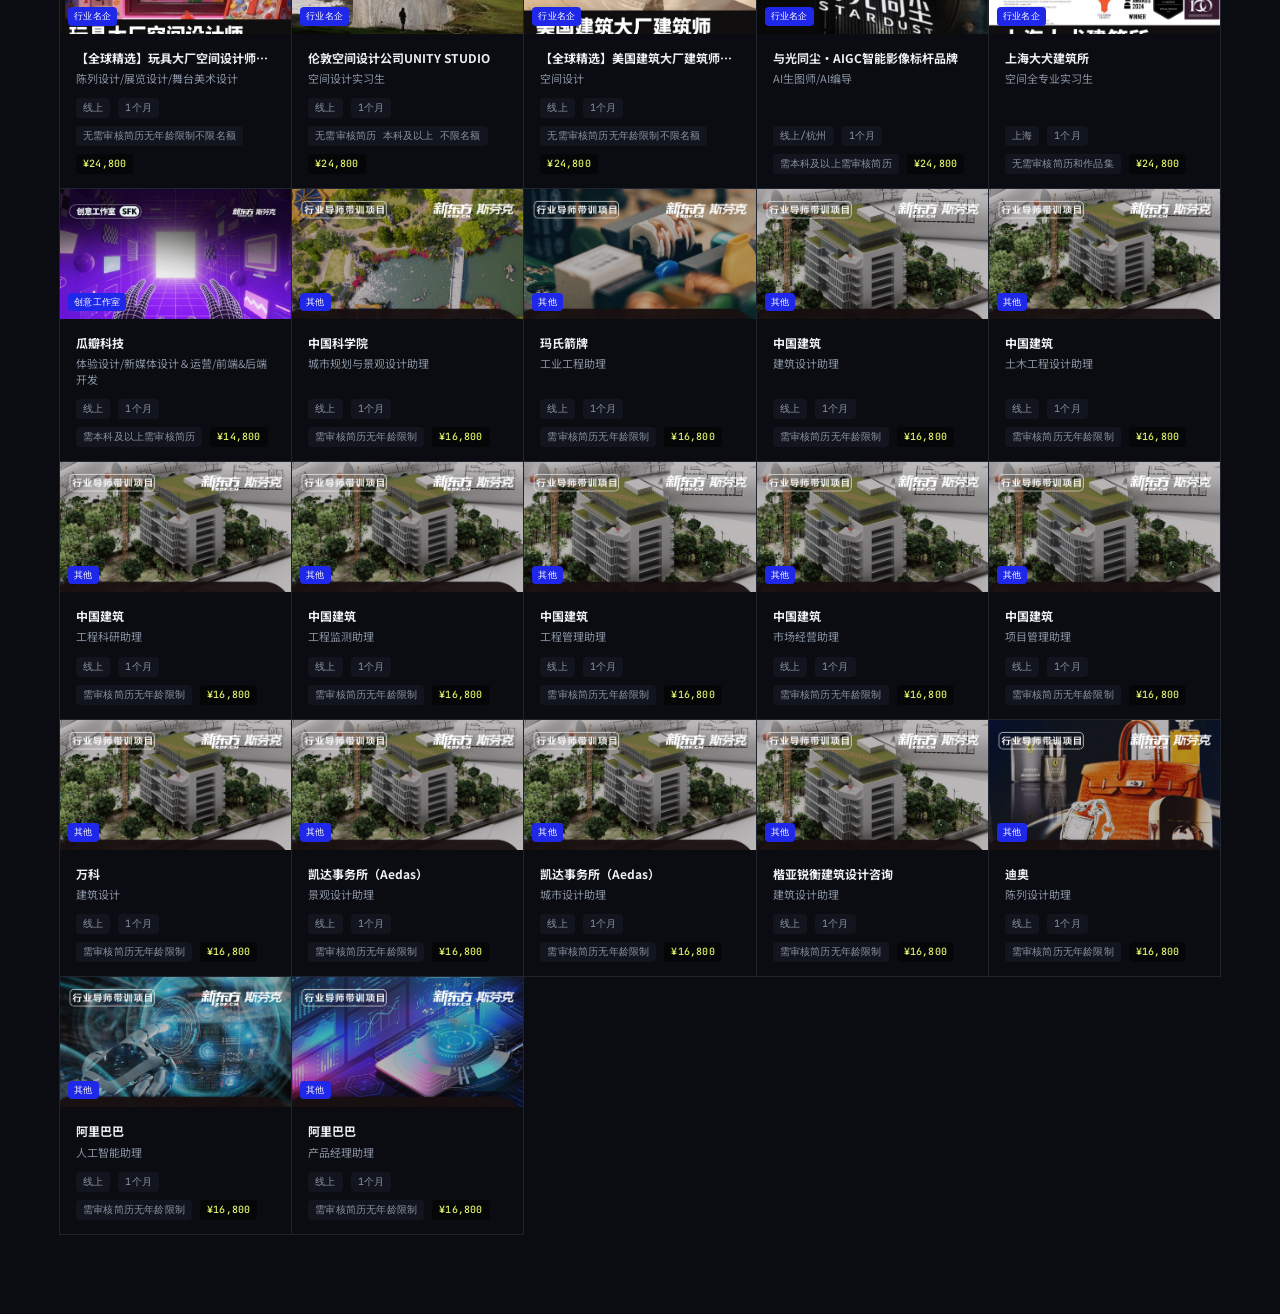
==== commit a13bcb91: "update some school priority and UI" ====
--- a/index.html
+++ b/index.html
@@ -201,7 +201,7 @@
   <section class="home-section" style="padding-top:var(--space-9);">
     <div class="section-eyebrow">Student Work</div>
     <h2 class="section-title">案例展示</h2>
-    <p class="section-desc">学生作品集精选，覆盖 HCI、空间计算、建筑参数化、游戏设计等十大方向。</p>
+    <p class="section-desc">学生作品集精选，覆盖五大学术×产业方向。</p>
     <hr class="section-divider">
     <div class="portfolio-cats" id="portfolio-cats"></div>
     <div class="portfolio-grid" id="portfolio-grid"></div>
--- a/assets/css/style.css
+++ b/assets/css/style.css
@@ -22,9 +22,6 @@
   --color-accent-bright:  #ECFF7A;
   --color-accent-veil:    rgba(226,241,105,.12);
 
-  --color-black:       #050608;   /* void — navbar, deepest */
-  --color-white:       #FFFFFF;
-
   /* Surfaces — dark, layered (low → high) */
   --color-void:        #050608;
   --color-bg:          #0A0C11;   /* page + card base */
@@ -59,7 +56,6 @@
   --glow-primary-soft: 0 0 40px rgba(31,40,232,.35);
   --glow-accent:       0 0 24px rgba(226,241,105,.38);
   --glow-accent-soft:  0 0 60px rgba(226,241,105,.18);
-  --shadow-card:       0 1px 0 rgba(255,255,255,.03), 0 12px 30px -16px rgba(0,0,0,.7);
   --shadow-pop:        0 24px 60px -20px rgba(0,0,0,.85);
 
   /* Typography */
@@ -73,13 +69,10 @@
   --text-lg:   20px;
   --text-xl:   28px;
   --text-2xl:  40px;
-  --text-3xl:  60px;
-  --text-4xl:  clamp(56px, 8vw, 104px);  /* hero display */
 
   /* Radius — small, modern */
   --radius-sm:   4px;
   --radius-md:   8px;
-  --radius-lg:   14px;
   --radius-pill: 999px;
 
   /* Spacing */
@@ -98,13 +91,13 @@
   --navbar-h:     56px;
   --sidebar-w:    520px;
   --content-max:  1240px;
-  --section-pad:  72px 40px;
+  --section-pad:  var(--space-9) 40px;
 
   /* Transitions */
-  --transition-fast: 0.18s cubic-bezier(.2,.8,.2,1);
-  --transition-med:  0.32s cubic-bezier(.2,.8,.2,1);
-  --transition-slow: 0.6s  cubic-bezier(.2,.8,.2,1);
-  --ease-out: cubic-bezier(.2,.8,.2,1);
+  --transition-fast: 0.18s cubic-bezier(.22,1,.36,1);
+  --transition-med:  0.32s cubic-bezier(.22,1,.36,1);
+  --transition-slow: 0.6s  cubic-bezier(.22,1,.36,1);
+  --ease-out: cubic-bezier(.22,1,.36,1);
 }
 
 /* ── RESET ── */
@@ -151,7 +144,6 @@
 .page.is-active { display: block; }
 
 /* ── SECTION WRAPPER ── */
-.section-wrap { max-width: var(--content-max); margin: 0 auto; padding: var(--section-pad); }
 .section-eyebrow {
   display: inline-flex; align-items: center; gap: 7px;
   font-family: var(--font-en);
@@ -171,13 +163,16 @@
 .section-divider { border: none; border-top: 1px solid var(--color-border); margin: var(--space-7) 0; }
 
 /* ── GRID HELPERS ── */
-/* auto-fit (not auto-fill): empty tracks collapse so cards always fill the full row width — no trailing blank. */
-.grid-2 { display: grid; grid-template-columns: repeat(auto-fit, minmax(300px, 1fr)); gap: 3px; background: var(--color-border); }
-.grid-3 { display: grid; grid-template-columns: repeat(auto-fit, minmax(260px, 1fr)); gap: 3px; background: var(--color-border); }
-.grid-4 { display: grid; grid-template-columns: repeat(auto-fit, minmax(218px, 1fr)); gap: 3px; background: var(--color-border); }
-.grid-5 { display: grid; grid-template-columns: repeat(auto-fit, minmax(190px, 1fr)); gap: 3px; background: var(--color-border); }
-.grid-6 { display: grid; grid-template-columns: repeat(6, 1fr); gap: 3px; background: var(--color-border); }
-.grid-2 > *, .grid-3 > *, .grid-4 > *, .grid-5 > *, .grid-6 > * { background: var(--color-bg); min-width: 0; }
+/* auto-fill (NOT auto-fit): the number of tracks is decided by container WIDTH only,
+   so card width stays put when a filter changes the card COUNT — leftover tracks stay
+   empty (and transparent) instead of stretching the cards to fill the row. */
+.grid-2 { display: grid; grid-template-columns: repeat(auto-fill, minmax(300px, 1fr)); gap: 1px; }
+.grid-3 { display: grid; grid-template-columns: repeat(auto-fill, minmax(260px, 1fr)); gap: 1px; }
+.grid-4 { display: grid; grid-template-columns: repeat(auto-fill, minmax(218px, 1fr)); gap: 1px; }
+.grid-5 { display: grid; grid-template-columns: repeat(auto-fill, minmax(190px, 1fr)); gap: 1px; }
+.grid-6 { display: grid; grid-template-columns: repeat(auto-fill, minmax(150px, 1fr)); gap: 1px; }
+/* hairline lives on each card (not the container) → empty cells show the page bg */
+.grid-2 > *, .grid-3 > *, .grid-4 > *, .grid-5 > *, .grid-6 > * { background: var(--color-bg); min-width: 0; box-shadow: 0 0 0 1px var(--color-border); }
 
 /* ── TAG / BADGE ── */
 .tag {
@@ -189,7 +184,7 @@
   letter-spacing: .04em;
 }
 .tag--primary  { background: var(--color-primary); color: #fff; }
-.tag--accent   { background: var(--color-accent);  color: var(--color-black); }
+.tag--accent   { background: var(--color-accent);  color: var(--color-void); }
 .tag--surface  { background: var(--color-surface);  color: var(--color-text-muted); border: 1px solid var(--color-border); }
 .tag--outline  { background: transparent; border: 1px solid var(--color-border); color: var(--color-text-muted); }
 
@@ -211,7 +206,8 @@
 
 /* ── TAB BAR ── */
 .tab-bar { display: flex; gap: 2px; background: var(--color-border); flex-wrap: wrap; }
-.tab-btn {
+/* Segment tabs — courses (.tab-btn) + timeline tracks (.track-tab) share one recipe */
+.tab-btn, .track-tab {
   padding: 8px 20px;
   font-size: var(--text-sm);
   font-weight: 500;
@@ -221,8 +217,8 @@
   font-family: var(--font-cn);
   border: none;
 }
-.tab-btn:hover { color: var(--color-text); background: var(--color-surface); }
-.tab-btn.is-active { background: var(--color-primary); color: #fff; box-shadow: var(--glow-primary-soft); }
+.tab-btn:hover, .track-tab:hover { color: var(--color-text); background: var(--color-surface); }
+.tab-btn.is-active, .track-tab.is-active { background: var(--color-primary); color: #fff; box-shadow: var(--glow-primary-soft); }
 .tab-panel { display: none; }
 .tab-panel.is-active { display: block; }
 
--- a/assets/css/components.css
+++ b/assets/css/components.css
@@ -179,13 +179,16 @@
   position: relative; cursor: pointer; overflow: hidden;
   transition: background var(--transition-fast);
 }
-.person-card::before {
-  content: ""; position: absolute; top: 0; left: 0; right: 0; height: 2px;
-  background: var(--color-primary); transform: scaleX(0); transform-origin: left;
+/* Shared hover-reveal accent bar (person / resource / offer cards) */
+.person-card::before, .resource-card::before, .offer-card::before {
+  content: ""; position: absolute; background: var(--color-primary);
   transition: transform var(--transition-med); box-shadow: var(--glow-primary-soft);
 }
+.person-card::before, .offer-card::before { top: 0; left: 0; right: 0; height: 2px; transform: scaleX(0); transform-origin: left; }
+.resource-card::before { left: 0; top: 0; bottom: 0; width: 2px; transform: scaleY(0); transform-origin: top; }
 .person-card:hover { background: var(--color-surface); }
-.person-card:hover::before { transform: scaleX(1); }
+.person-card:hover::before, .offer-card:hover::before { transform: scaleX(1); }
+.resource-card:hover::before { transform: scaleY(1); }
 .person-card__avatar {
   width: 100%; aspect-ratio: 1;
   background:
@@ -213,13 +216,7 @@
 
 /* ── RESOURCE CARD ── */
 .resource-card { padding: var(--space-4) var(--space-5); background: var(--color-bg); position: relative; transition: background var(--transition-fast); overflow: hidden; }
-.resource-card::before {
-  content: ""; position: absolute; left: 0; top: 0; bottom: 0; width: 2px;
-  background: var(--color-primary); transform: scaleY(0); transform-origin: top;
-  transition: transform var(--transition-med); box-shadow: var(--glow-primary-soft);
-}
 .resource-card:hover { background: var(--color-surface); }
-.resource-card:hover::before { transform: scaleY(1); }
 .resource-card__type {
   font-family: var(--font-mono); font-size: 9px; letter-spacing: .12em;
   text-transform: uppercase; color: var(--color-primary-bright); font-weight: 500; margin-bottom: var(--space-2);
@@ -237,6 +234,27 @@
 }
 .course-card__img img {
   position: absolute; inset: 0; width: 100%; height: 100%; object-fit: cover; object-position: top;
+}
+
+/* ── SKELETON (placeholder for empty / upcoming course tabs) ── */
+.skeleton-card { background: var(--color-bg); display: flex; flex-direction: column; }
+.skeleton-card__img { width: 100%; aspect-ratio: 16/9; background: var(--color-surface); position: relative; overflow: hidden; }
+.skeleton-card__body { padding: 14px var(--space-4); display: flex; flex-direction: column; gap: 9px; }
+.sk-line { height: 11px; border-radius: var(--radius-sm); background: var(--color-surface); position: relative; overflow: hidden; }
+.sk-line--narrow { width: 55%; height: 9px; }
+.skeleton-card__img::after, .sk-line::after {
+  content: ""; position: absolute; inset: 0; transform: translateX(-100%);
+  background: linear-gradient(90deg, transparent, rgba(90,103,255,.10), transparent);
+}
+@media (prefers-reduced-motion: no-preference) {
+  .skeleton-card__img::after, .sk-line::after { animation: skShimmer 1.6s var(--ease-out) infinite; }
+}
+@keyframes skShimmer { 100% { transform: translateX(100%); } }
+.skeleton-card__tag {
+  position: absolute; top: 8px; left: 8px; font-family: var(--font-mono);
+  font-size: 9px; letter-spacing: .08em; text-transform: uppercase;
+  color: var(--color-text-faint); background: var(--color-void);
+  padding: 2px 7px; border-radius: var(--radius-sm); z-index: 1;
 }
 
 /* ── POSTER OVERLAY ── */
--- a/assets/css/pages.css
+++ b/assets/css/pages.css
@@ -44,7 +44,7 @@
   transform: translateY(-50%);
   opacity: .22;
   filter: drop-shadow(0 0 80px rgba(31,40,232,.2));
-  animation: heroFloat 10s ease-in-out infinite;
+  animation: heroFloat 6s ease-in-out infinite;
 }
 .hero__logomark svg { width: 100%; height: 100%; display: block; }
 .hero__logomark-node { fill: rgba(90,103,255,.55); }
@@ -121,7 +121,7 @@
 .hero__actions { display: flex; gap: var(--space-3); flex-wrap: wrap; }
 .hero__cta {
   display: inline-flex; align-items: center; gap: var(--space-3);
-  padding: 15px var(--space-6);
+  padding: 15px var(--space-6); cursor: pointer;
   background: var(--color-primary); color: #fff;
   font-size: var(--text-md); font-weight: 600; letter-spacing: .03em;
   border-radius: var(--radius-md); box-shadow: var(--glow-primary);
@@ -131,7 +131,7 @@
 .hero__cta-sub { font-family: var(--font-en); font-size: var(--text-xs); opacity: .7; }
 .hero__ghost {
   display: inline-flex; align-items: center; gap: var(--space-3);
-  padding: 15px var(--space-6);
+  padding: 15px var(--space-6); cursor: pointer;
   background: transparent; color: var(--color-text);
   border: 1px solid var(--color-border-2); border-radius: var(--radius-md);
   font-size: var(--text-md); font-weight: 500;
@@ -140,7 +140,7 @@
 .hero__ghost:hover { border-color: var(--color-primary-bright); background: var(--color-surface); }
 
 /* ── HOME: SECTIONS ── */
-.home-section { max-width: var(--content-max); margin: 0 auto; padding: var(--space-9) 40px; }
+.home-section { max-width: var(--content-max); margin: 0 auto; padding: var(--section-pad); }
 
 /* ── HOME: OFFERS ── */
 .offers-total { display: flex; align-items: baseline; gap: var(--space-4); margin-top: var(--space-6); flex-wrap: wrap; }
@@ -164,19 +164,14 @@
 }
 .offers-summary__label { font-size: var(--text-sm); color: var(--color-text-muted); letter-spacing: .01em; }
 
-.offers-grid { display: grid; grid-template-columns: repeat(6, 1fr); gap: 3px; background: var(--color-border); }
+.offers-grid { display: grid; grid-template-columns: repeat(auto-fill, minmax(150px, 1fr)); gap: 1px; }
+.offers-grid > * { box-shadow: 0 0 0 1px var(--color-border); }
 .offer-card {
   background: var(--color-bg); padding: var(--space-5) var(--space-4) var(--space-4);
   position: relative; overflow: hidden; min-width: 0;
   transition: background var(--transition-fast);
 }
-.offer-card::before {
-  content: ""; position: absolute; top: 0; left: 0; right: 0; height: 2px;
-  background: var(--color-primary); transform: scaleX(0); transform-origin: left;
-  transition: transform var(--transition-med); box-shadow: var(--glow-primary-soft);
-}
 .offer-card:hover { background: var(--color-surface); }
-.offer-card:hover::before { transform: scaleX(1); }
 .offer-card__count {
   font-family: var(--font-mono); font-size: var(--text-2xl); font-weight: 500;
   line-height: 1; color: var(--color-primary-bright); letter-spacing: -.02em;
@@ -187,9 +182,7 @@
 .offer-card__school-zh { font-size: var(--text-sm); font-weight: 700; color: var(--color-text); line-height: 1.35; letter-spacing: -.01em; margin-bottom: 3px; }
 .offer-card__school-en { font-family: var(--font-en); font-size: 10px; color: var(--color-text-faint); line-height: 1.4; letter-spacing: .01em; }
 
-@media (max-width: 1024px) { .offers-grid { grid-template-columns: repeat(4, 1fr); } }
-@media (max-width: 680px)  { .offers-grid { grid-template-columns: repeat(3, 1fr); } }
-@media (max-width: 440px)  { .offers-grid { grid-template-columns: repeat(2, 1fr); } }
+@media (max-width: 1024px) { .industry-ov-card { flex-basis: 170px; } }
 
 /* ── PLANNING PAGE ── */
 .plan-hero {
@@ -212,13 +205,14 @@
 .plan-hero__sub { font-size: var(--text-md); color: var(--color-text-muted); max-width: 640px; line-height: 1.85; text-wrap: pretty; }
 
 /* Industry overview cards — flex so the 5 cards grow to fill full width (no trailing blank) */
-.industry-overview { display: flex; flex-wrap: wrap; gap: 1px; background: var(--color-border); }
+.industry-overview { display: flex; flex-wrap: wrap; gap: 1px; }
 .industry-ov-card {
   flex: 1 1 200px; min-width: 0;
   background: var(--color-bg); padding: var(--space-6) var(--space-5);
   cursor: pointer; transition: background var(--transition-fast);
   display: flex; flex-direction: column; gap: var(--space-2);
   border-bottom: 2px solid transparent; position: relative; overflow: hidden;
+  box-shadow: 0 0 0 1px var(--color-border);
 }
 .industry-ov-card:hover { background: var(--color-surface); border-bottom-color: var(--color-primary); }
 .industry-ov-card__num { font-family: var(--font-en); font-size: var(--text-xs); font-weight: 700; color: var(--color-primary-bright); letter-spacing: .14em; }
@@ -260,7 +254,7 @@
 .industry-section__title { font-size: var(--text-lg); font-weight: 700; margin-bottom: 2px; }
 .industry-section__scope { font-size: var(--text-sm); color: var(--color-text-muted); }
 .industry-section__acad-tag {
-  background: var(--color-accent); color: var(--color-black);
+  background: var(--color-accent); color: var(--color-void);
   font-size: var(--text-xs); font-weight: 600; padding: 4px 12px;
   align-self: center; white-space: nowrap;
 }
@@ -284,8 +278,8 @@
 .intro-expand-arrow { display: inline-block; transition: transform var(--transition-fast); }
 
 /* Three-col layout inside industry section */
-.industry-cols { display: grid; grid-template-columns: 1fr 1fr 1fr; gap: 3px; background: var(--color-border); margin-bottom: var(--space-5); }
-.industry-col { background: var(--color-bg); padding: var(--space-5); }
+.industry-cols { display: grid; grid-template-columns: 1fr 1fr 1fr; gap: 1px; margin-bottom: var(--space-5); }
+.industry-col { background: var(--color-bg); padding: var(--space-5); box-shadow: 0 0 0 1px var(--color-border); }
 .industry-col__label {
   font-family: var(--font-en); font-size: 10px; letter-spacing: .12em;
   text-transform: uppercase; color: var(--color-primary-bright); font-weight: 600;
@@ -303,7 +297,6 @@
 }
 .company-filter__btn:hover { border-color: var(--color-primary-bright); color: var(--color-text); }
 .company-filter__btn.is-active { background: var(--color-primary); color: #fff; border-color: var(--color-primary); box-shadow: var(--glow-primary-soft); }
-.company-list { }
 .company-list__item {
   font-size: var(--text-sm); padding: 5px 6px;
   border-bottom: 1px solid var(--color-surface);
@@ -339,7 +332,6 @@
 .company-tag.is-dimmed { opacity: .3; }
 
 /* Job direction list */
-.job-dir-list { }
 .job-dir-list__item {
   font-size: var(--text-sm); padding: 6px 0;
   border-bottom: 1px solid var(--color-surface);
@@ -381,29 +373,20 @@
 .country-pill.is-active { background: var(--color-primary); color: #fff; border-color: var(--color-primary); box-shadow: var(--glow-primary-soft); }
 
 /* School grid — flex so cards grow to fill the row (no trailing blank when few cards) */
-.school-grid { display: flex; flex-wrap: wrap; gap: 3px; background: var(--color-border); }
-.school-grid-card { flex: 1 1 210px; min-width: 0; background: var(--color-bg); padding: 14px var(--space-4); }
+.school-grid { display: flex; flex-wrap: wrap; gap: 1px; }
+.school-grid-card { flex: 1 1 210px; min-width: 0; background: var(--color-bg); padding: 14px var(--space-4); box-shadow: 0 0 0 1px var(--color-border); }
 .school-grid-card__name { font-size: var(--text-sm); font-weight: 700; margin-bottom: var(--space-2); }
 .school-grid-card__name .zh { font-size: var(--text-xs); color: var(--color-text-muted); font-weight: 400; }
 .school-grid-card__progs { display: flex; flex-direction: column; gap: 3px; }
 .school-grid-card__prog { font-size: var(--text-xs); cursor: pointer; color: var(--color-primary-bright); line-height: 1.4; }
 .school-grid-card__prog:hover { text-decoration: underline; }
 .school-grid-card__meta { font-size: 10px; color: var(--color-text-faint); font-family: var(--font-en); margin-top: 1px; }
-.school-grid__placeholder { background: var(--color-bg); padding: var(--space-5); text-align: center; color: var(--color-text-muted); font-size: var(--text-sm); flex: 1 1 100%; }
+.school-grid__placeholder { background: var(--color-bg); padding: var(--space-5); text-align: center; color: var(--color-text-muted); font-size: var(--text-sm); flex: 1 1 100%; box-shadow: 0 0 0 1px var(--color-border); }
 
 /* ── PORTFOLIO PAGE ── */
-.portfolio-section { max-width: var(--content-max); margin: 0 auto; padding: var(--space-9) 40px; }
 .portfolio-cats { display: flex; gap: 6px; flex-wrap: wrap; margin-bottom: var(--space-6); }
-.portfolio-cat-btn {
-  padding: 8px 18px; font-size: var(--text-sm);
-  background: var(--color-surface); border: 1px solid var(--color-border);
-  color: var(--color-text-muted); border-radius: var(--radius-pill);
-  font-family: var(--font-cn); transition: all var(--transition-fast);
-}
-.portfolio-cat-btn:hover { border-color: var(--color-primary-bright); color: var(--color-text); background: var(--color-surface-2); }
-.portfolio-cat-btn.is-active { background: var(--color-primary); color: #fff; border-color: var(--color-primary); box-shadow: var(--glow-primary-soft); }
-.portfolio-grid { display: grid; grid-template-columns: repeat(4, 1fr); gap: 3px; background: var(--color-border); }
-.portfolio-grid > * { min-width: 0; }
+.portfolio-grid { display: grid; grid-template-columns: repeat(auto-fill, minmax(200px, 1fr)); gap: 1px; }
+.portfolio-grid > * { min-width: 0; box-shadow: 0 0 0 1px var(--color-border); }
 
 /* ── TIMELINE PAGE ── */
 .timeline-hero { background: var(--color-void); color: var(--color-text); padding: var(--space-7) var(--space-9) var(--space-6); position: relative; overflow: hidden; isolation: isolate; }
@@ -421,13 +404,6 @@
 .timeline-hero__sub { font-size: var(--text-base); color: var(--color-text-muted); max-width: 560px; line-height: 1.8; }
 .timeline-section { padding: 40px; }
 .track-tabs { display: flex; gap: 1px; background: var(--color-border); margin-bottom: var(--space-5); width: fit-content; border-radius: var(--radius-md); overflow: hidden; flex-wrap: wrap; }
-.track-tab {
-  padding: 10px var(--space-5); font-size: var(--text-sm); font-weight: 600;
-  background: var(--color-bg); color: var(--color-text-muted);
-  font-family: var(--font-cn); transition: all var(--transition-fast);
-}
-.track-tab:hover { color: var(--color-text); background: var(--color-surface); }
-.track-tab.is-active { background: var(--color-primary); color: #fff; box-shadow: var(--glow-primary-soft); }
 .track-panel { display: none; overflow-x: auto; }
 .track-panel.is-active { display: block; }
 
@@ -454,23 +430,17 @@
 .tl-legend__item { display: flex; align-items: center; gap: 5px; }
 .tl-legend__dot { width: 10px; height: 10px; border-radius: 1px; }
 
-/* ── RESPONSIVE ── */
+/* ── RESPONSIVE (ordered: large → small max-width) ── */
 @media (max-width: 1100px) {
+  /* Drop the search, let the nav links scroll, and trim the CTA so nothing clips. */
   .navbar__search-wrap { display: none; }
-}
-@media (max-width: 1024px) {
-  .industry-ov-card { flex-basis: 170px; }
-}
-@media (max-width: 860px) {
-  .navbar { padding: 0 var(--space-4); gap: 0; }
   .navbar__cta .u-en { display: none; }
-  .navbar__cta { margin-left: var(--space-2); padding: 8px 14px; }
-  .navbar__logo { margin-right: var(--space-3); }
   .navbar__links { overflow-x: auto; flex: 1 1 auto; scrollbar-width: none; -ms-overflow-style: none; }
   .navbar__links::-webkit-scrollbar { display: none; }
   .navbar__btn { white-space: nowrap; }
-  .hero__readout { padding: 0 24px; font-size: 9px; letter-spacing: .08em; }
-  .hero__readout-geo { display: none; }
+}
+@media (max-width: 1024px) {
+  .industry-ov-card { flex-basis: 170px; }
 }
 @media (max-width: 900px) {
   .industry-cols { grid-template-columns: 1fr; }
@@ -479,3 +449,10 @@
   .hero__title { white-space: normal; font-size: clamp(30px, 7vw, 46px); }
   .industry-section { padding: var(--space-6) var(--space-5); }
 }
+@media (max-width: 860px) {
+  .navbar { padding: 0 var(--space-4); gap: 0; }
+  .navbar__cta { margin-left: var(--space-2); padding: 8px 14px; }
+  .navbar__logo { margin-right: var(--space-3); }
+  .hero__readout { padding: 0 24px; font-size: 9px; letter-spacing: .08em; }
+  .hero__readout-geo { display: none; }
+}
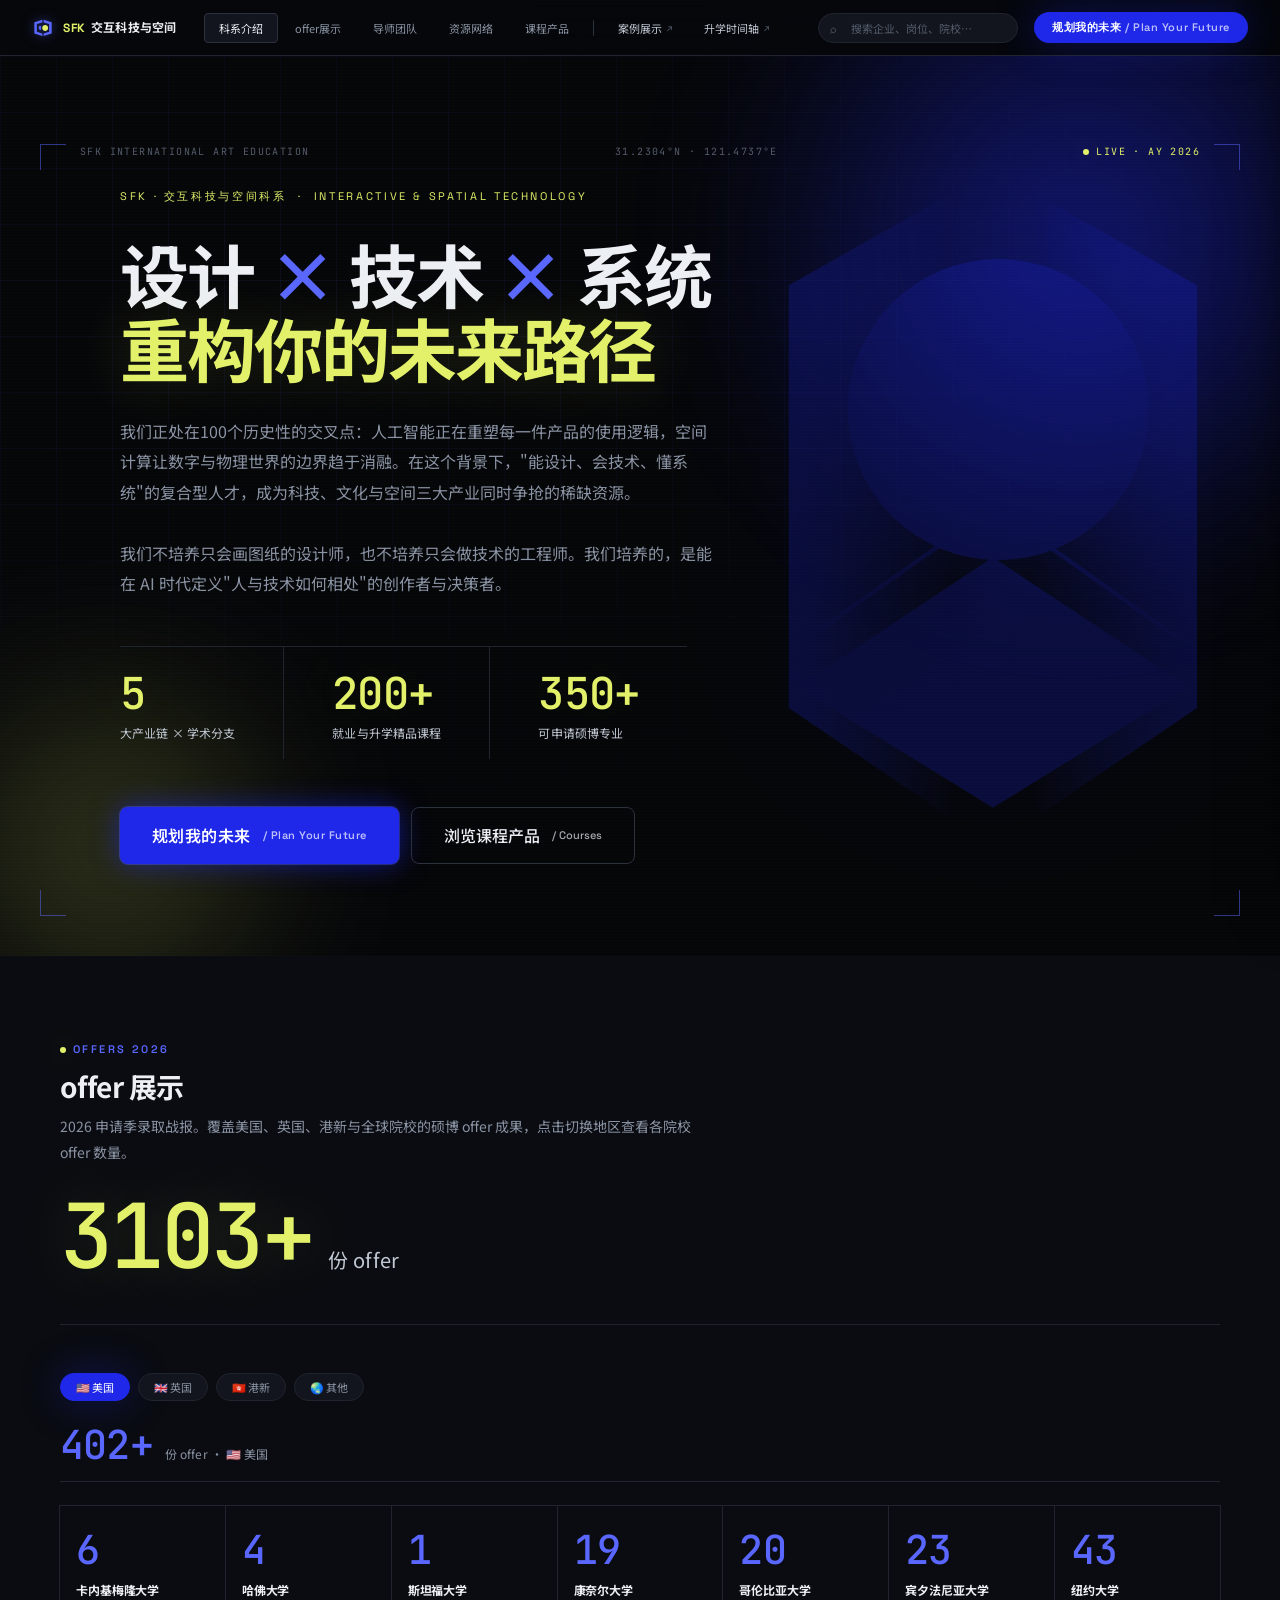
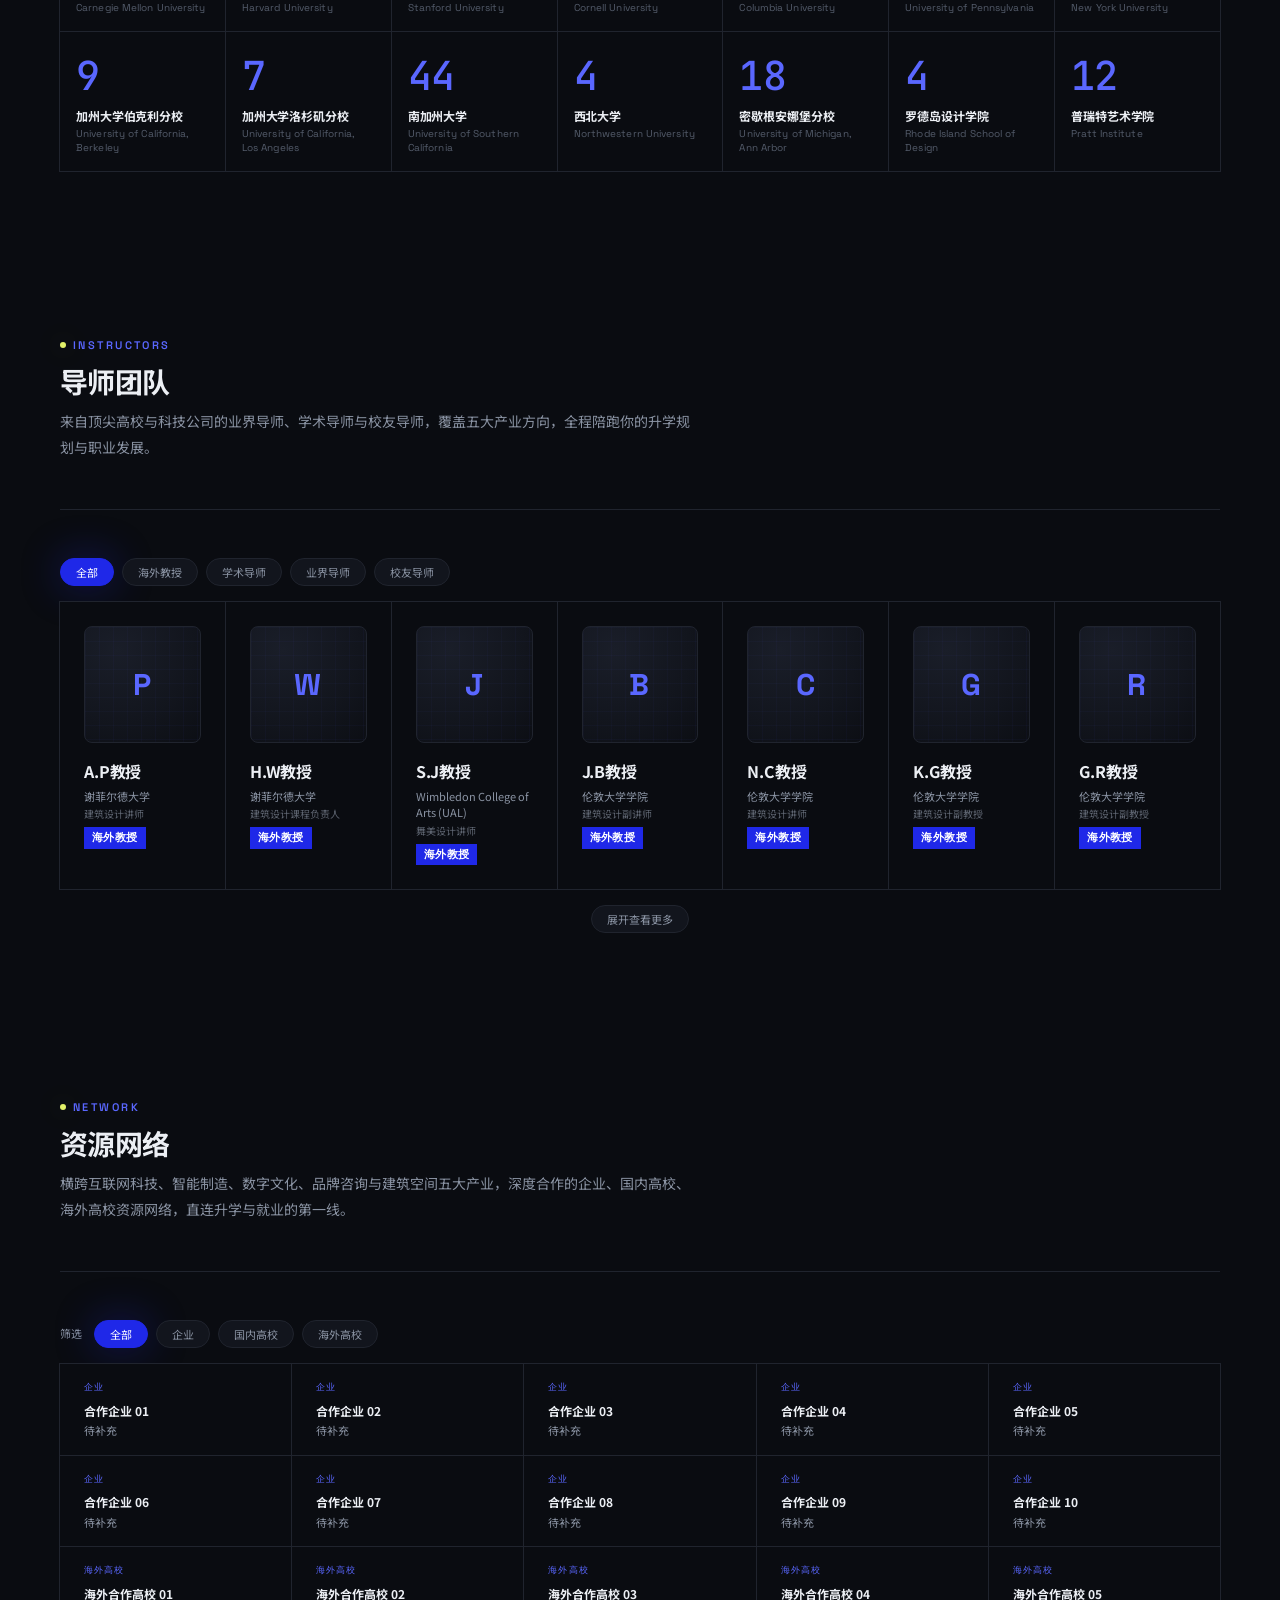
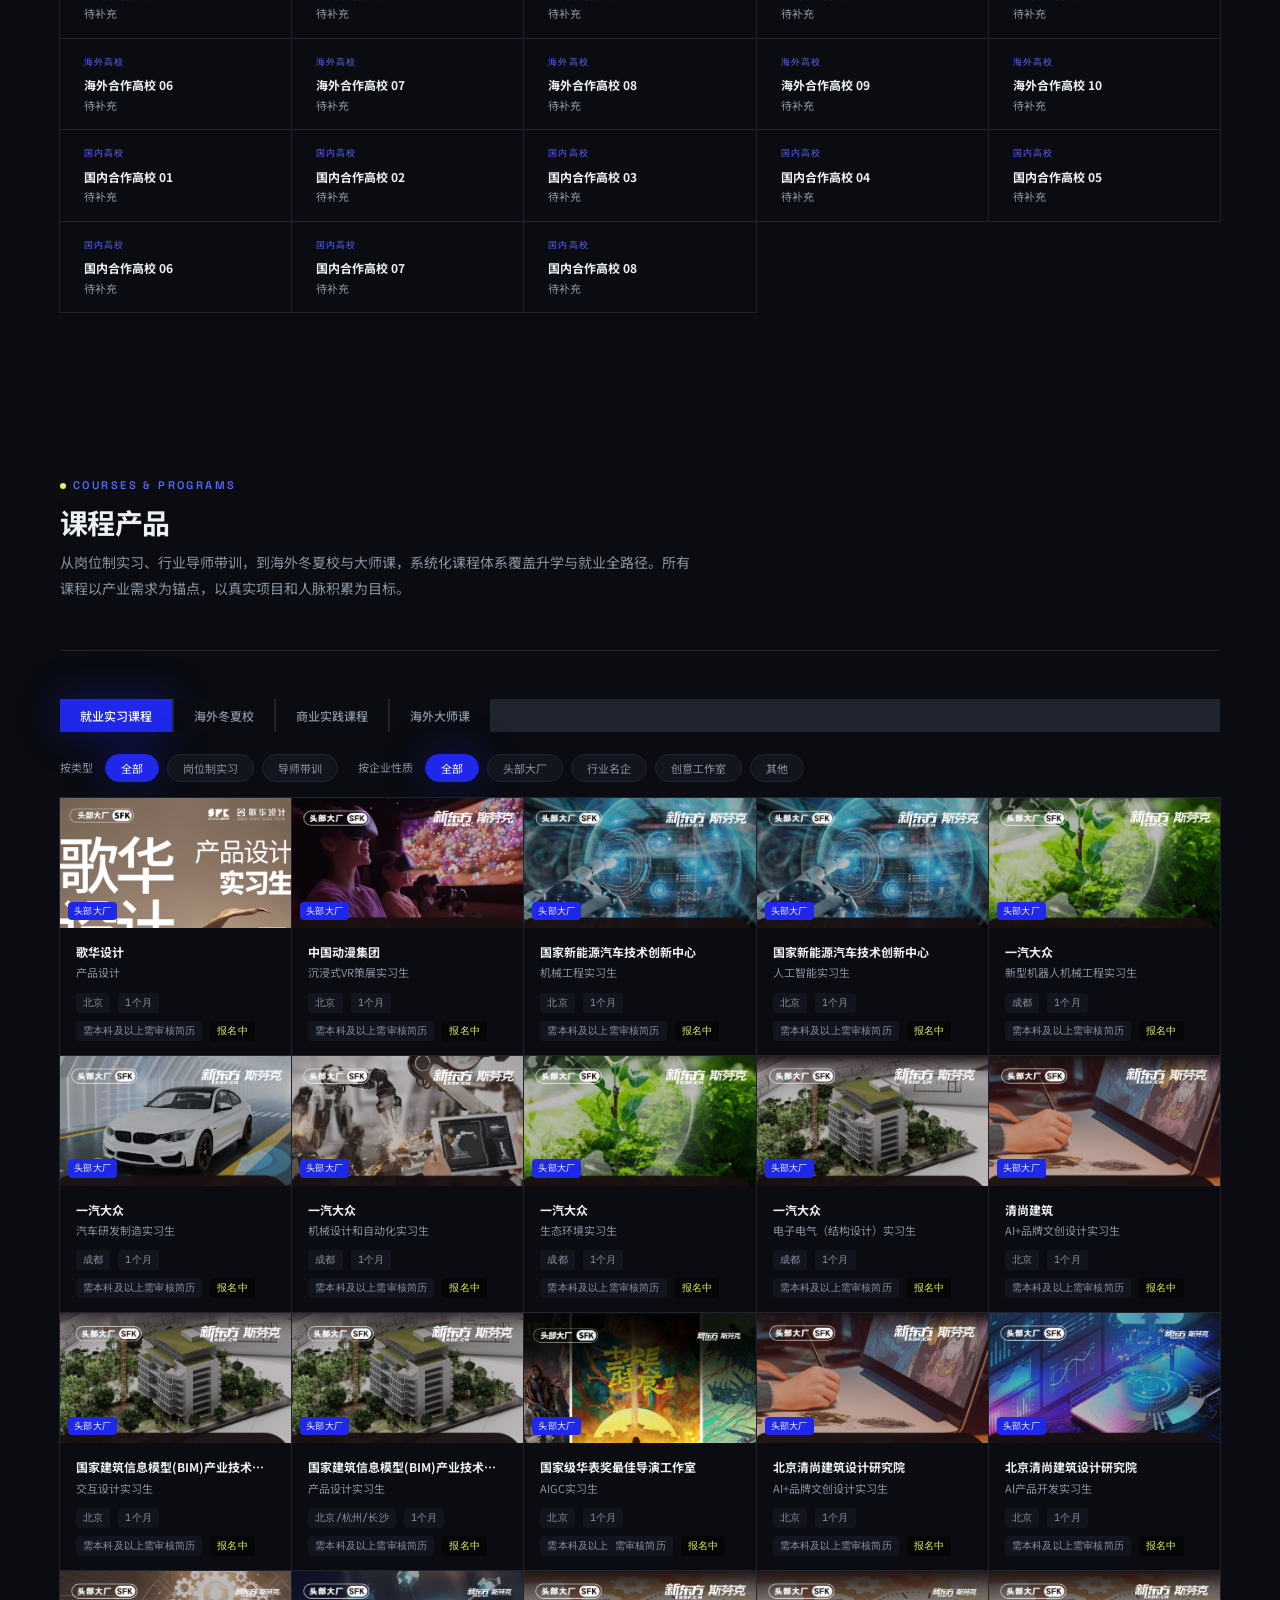
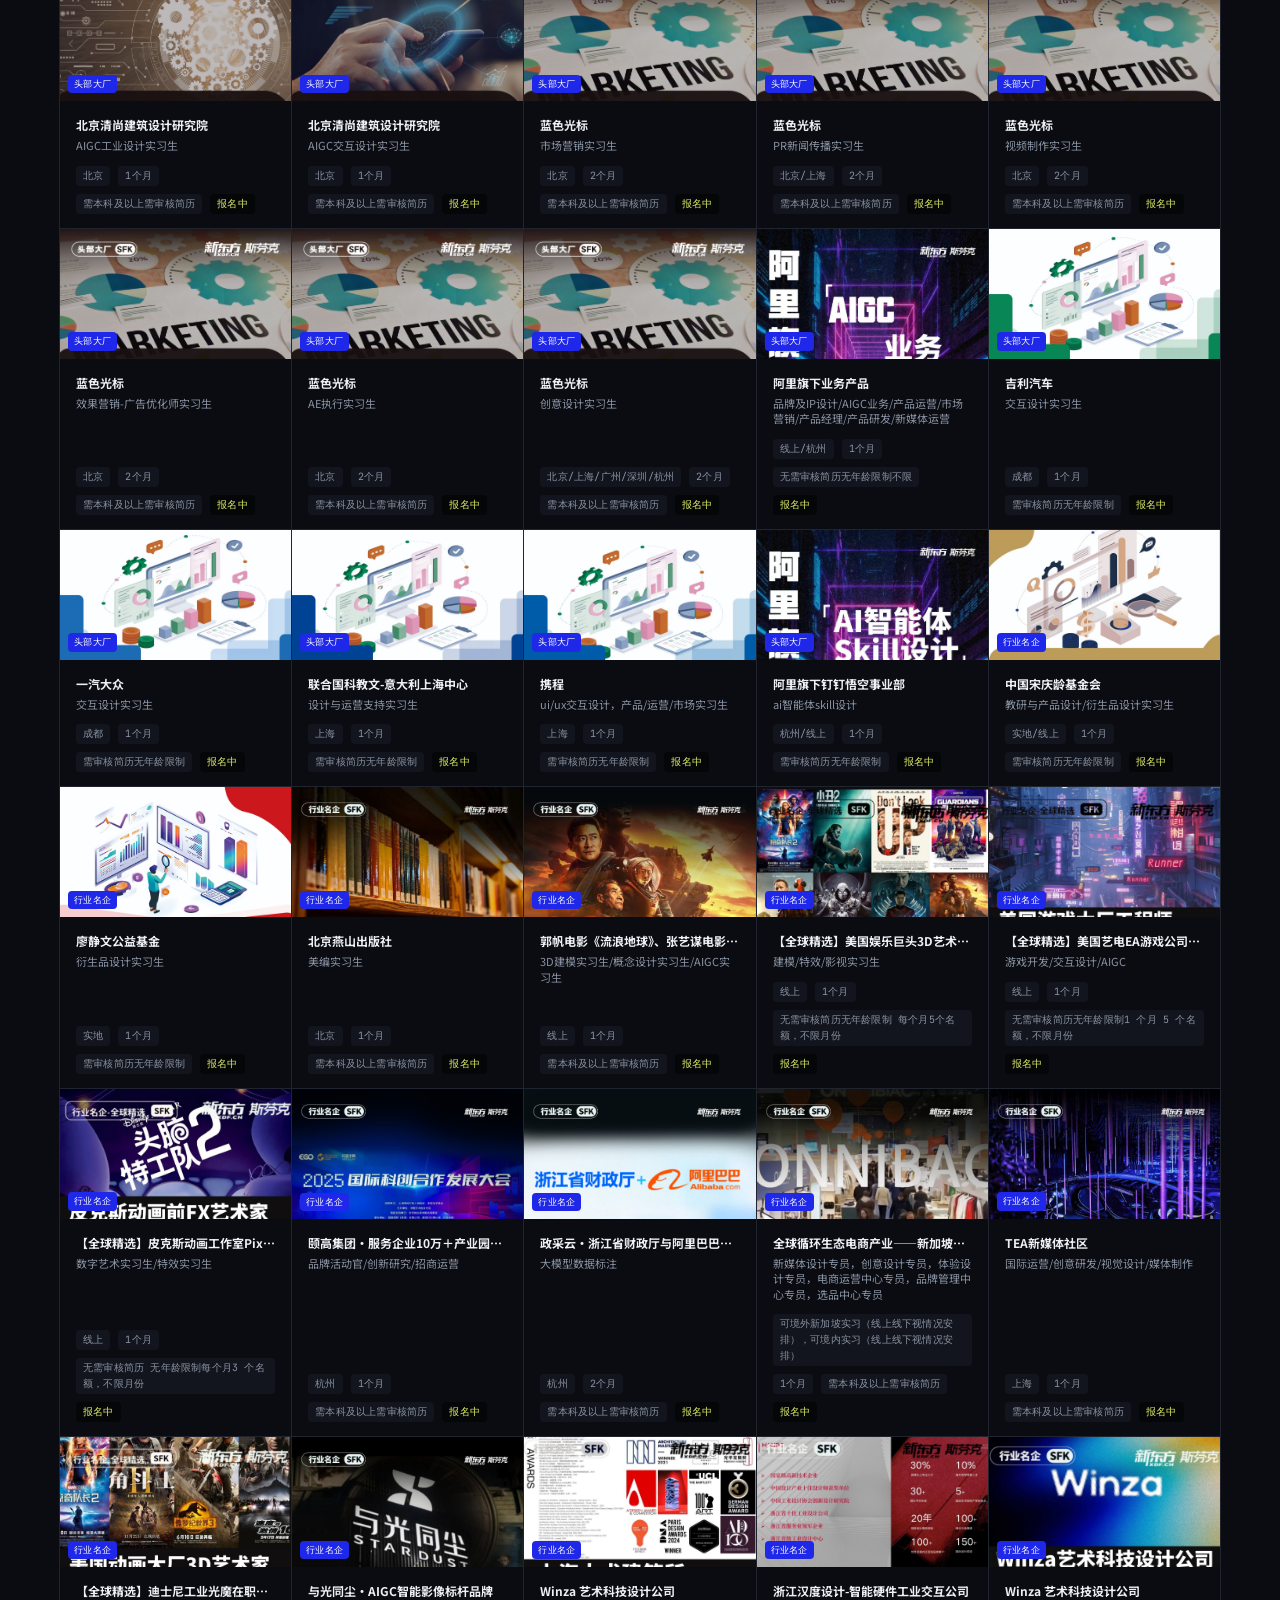
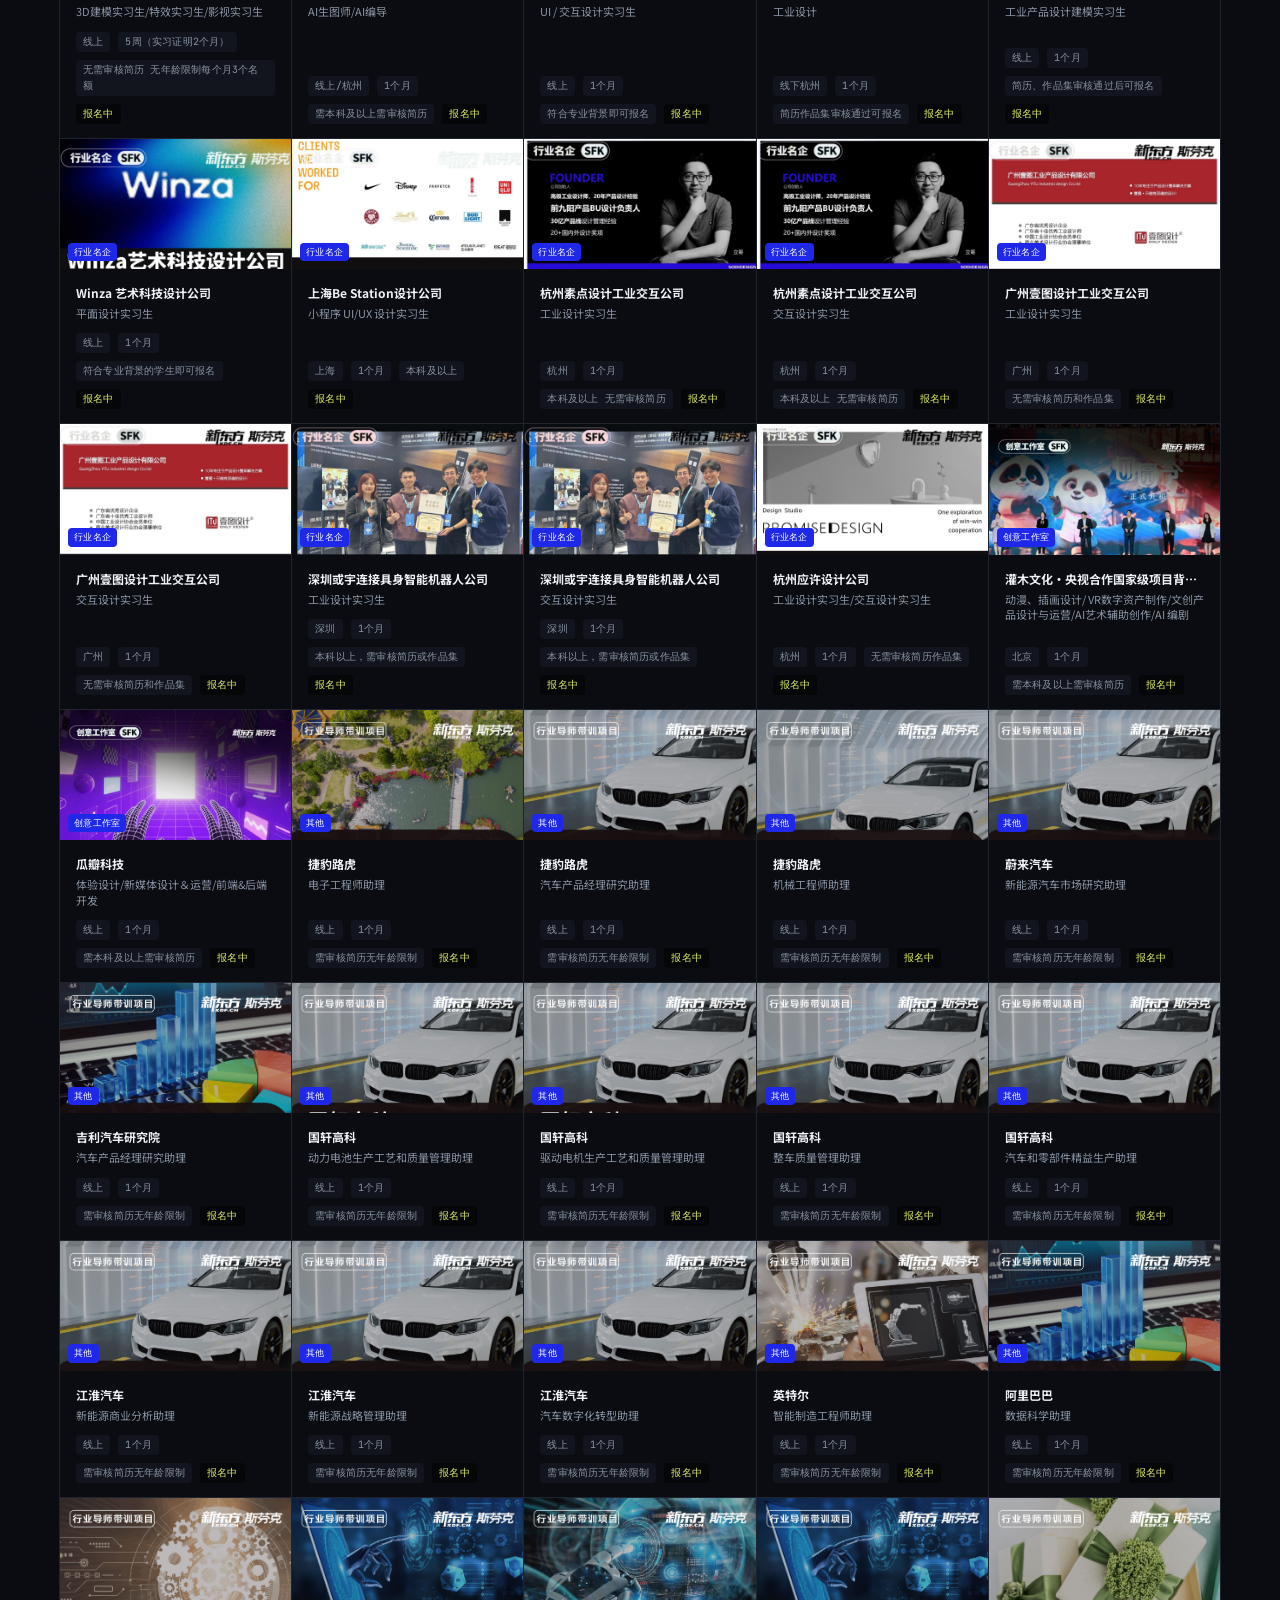
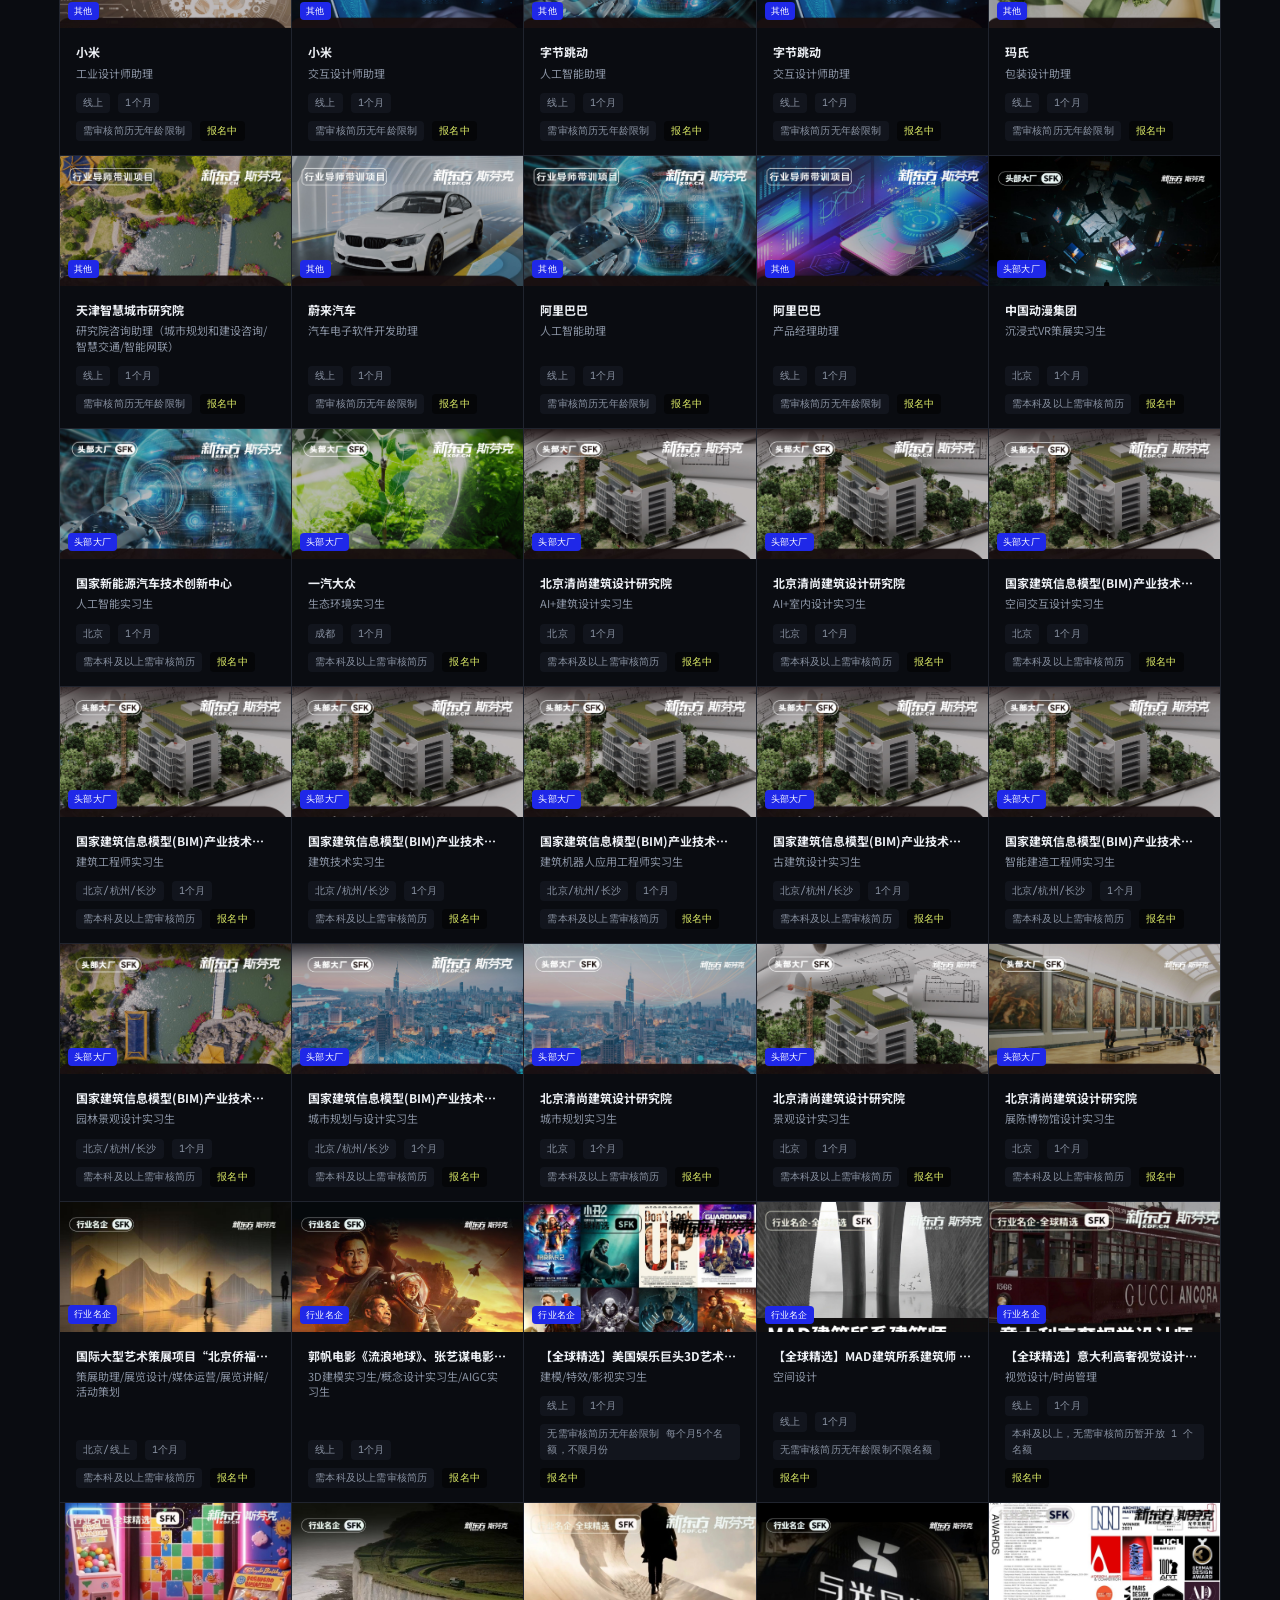
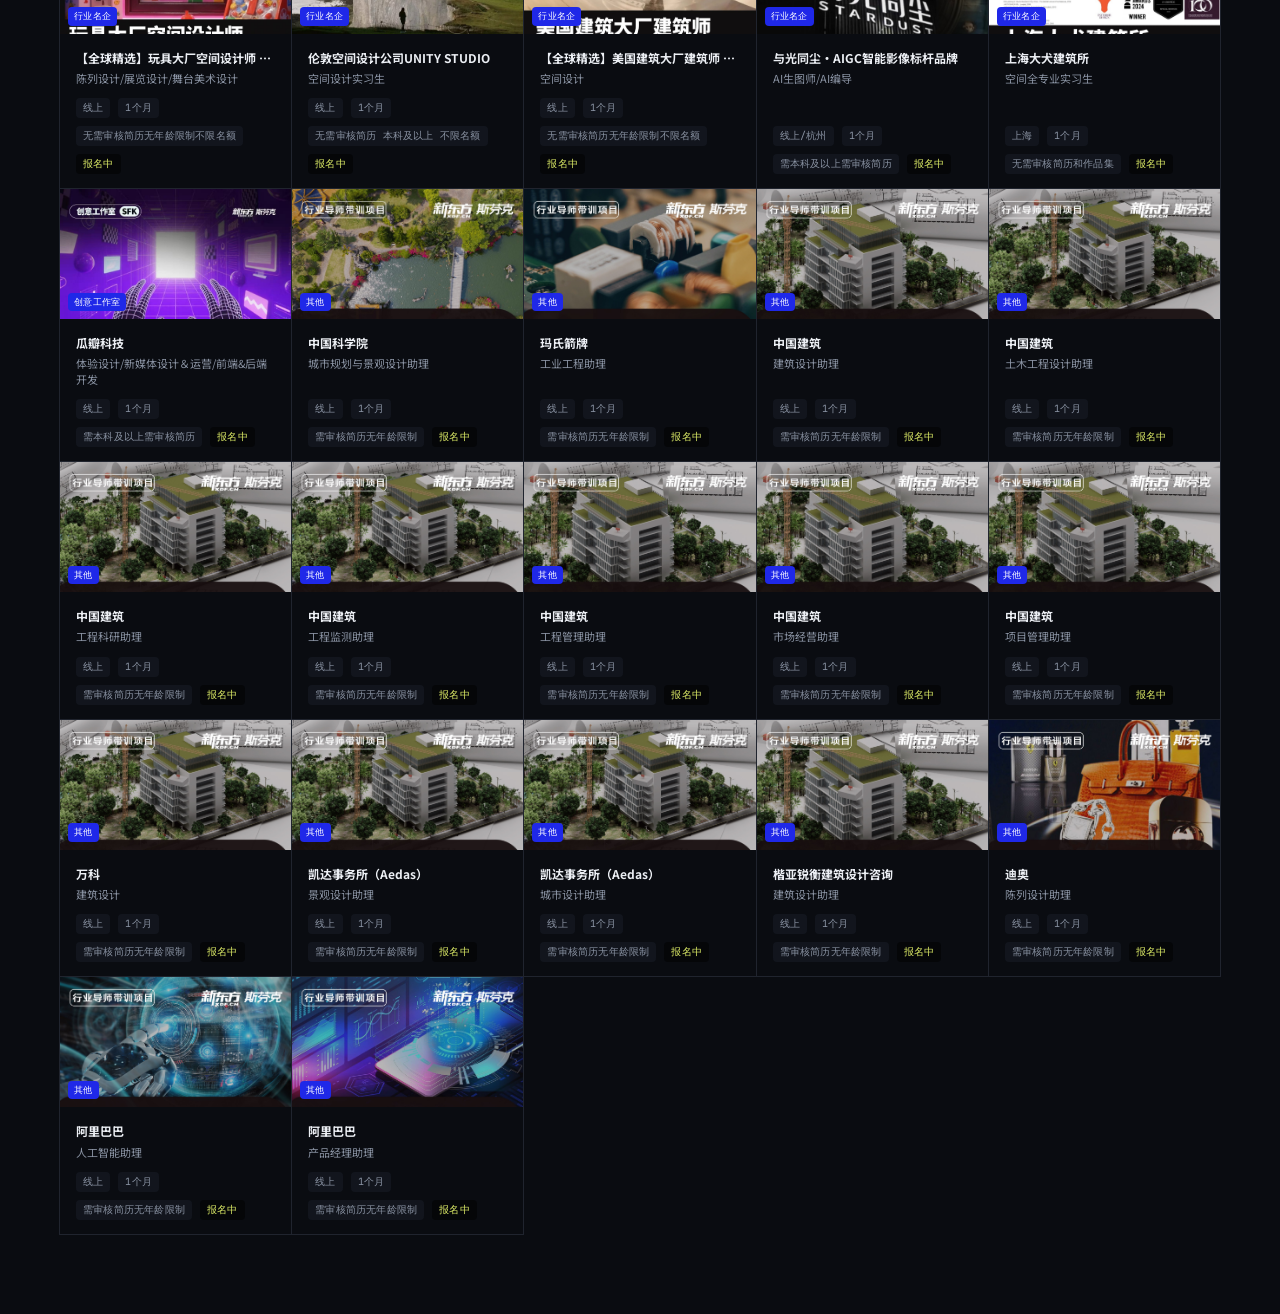
==== commit 68b3bdb0: "test" ====
--- a/index.html
+++ b/index.html
@@ -114,7 +114,7 @@
     <div class="hero__inner">
       <div class="hero__eyebrow reveal reveal-1">SFK · 交互科技与空间科系 &nbsp;·&nbsp; <span class="u-en">Interactive &amp; Spatial Technology</span></div>
       <h1 class="hero__title reveal reveal-2">设计 <span class="hero__x">×</span> 技术 <span class="hero__x">×</span> 系统<br><em>重构你的未来路径</em></h1>
-      <p class="hero__sub reveal reveal-3">我们正处在一个历史性的交叉点：人工智能正在重塑每一件产品的使用逻辑，空间计算让数字与物理世界的边界趋于消融。在这个背景下，"能设计、会技术、懂系统"的复合型人才，成为科技、文化与空间三大产业同时争抢的稀缺资源。<br><br>我们不培养只会画图纸的设计师，也不培养只会做技术的工程师。我们培养的，是能在 AI 时代定义"人与技术如何相处"的创作者与决策者。</p>
+      <p class="hero__sub reveal reveal-3">我们正处在100个历史性的交叉点：人工智能正在重塑每一件产品的使用逻辑，空间计算让数字与物理世界的边界趋于消融。在这个背景下，"能设计、会技术、懂系统"的复合型人才，成为科技、文化与空间三大产业同时争抢的稀缺资源。<br><br>我们不培养只会画图纸的设计师，也不培养只会做技术的工程师。我们培养的，是能在 AI 时代定义"人与技术如何相处"的创作者与决策者。</p>
       <div class="hero__stats reveal reveal-4">
         <div class="hero__stat"><div class="hero__stat-num">5</div><div class="hero__stat-label">大产业链 × 学术分支</div></div>
         <div class="hero__stat"><div class="hero__stat-num">200+</div><div class="hero__stat-label">就业与升学精品课程</div></div>
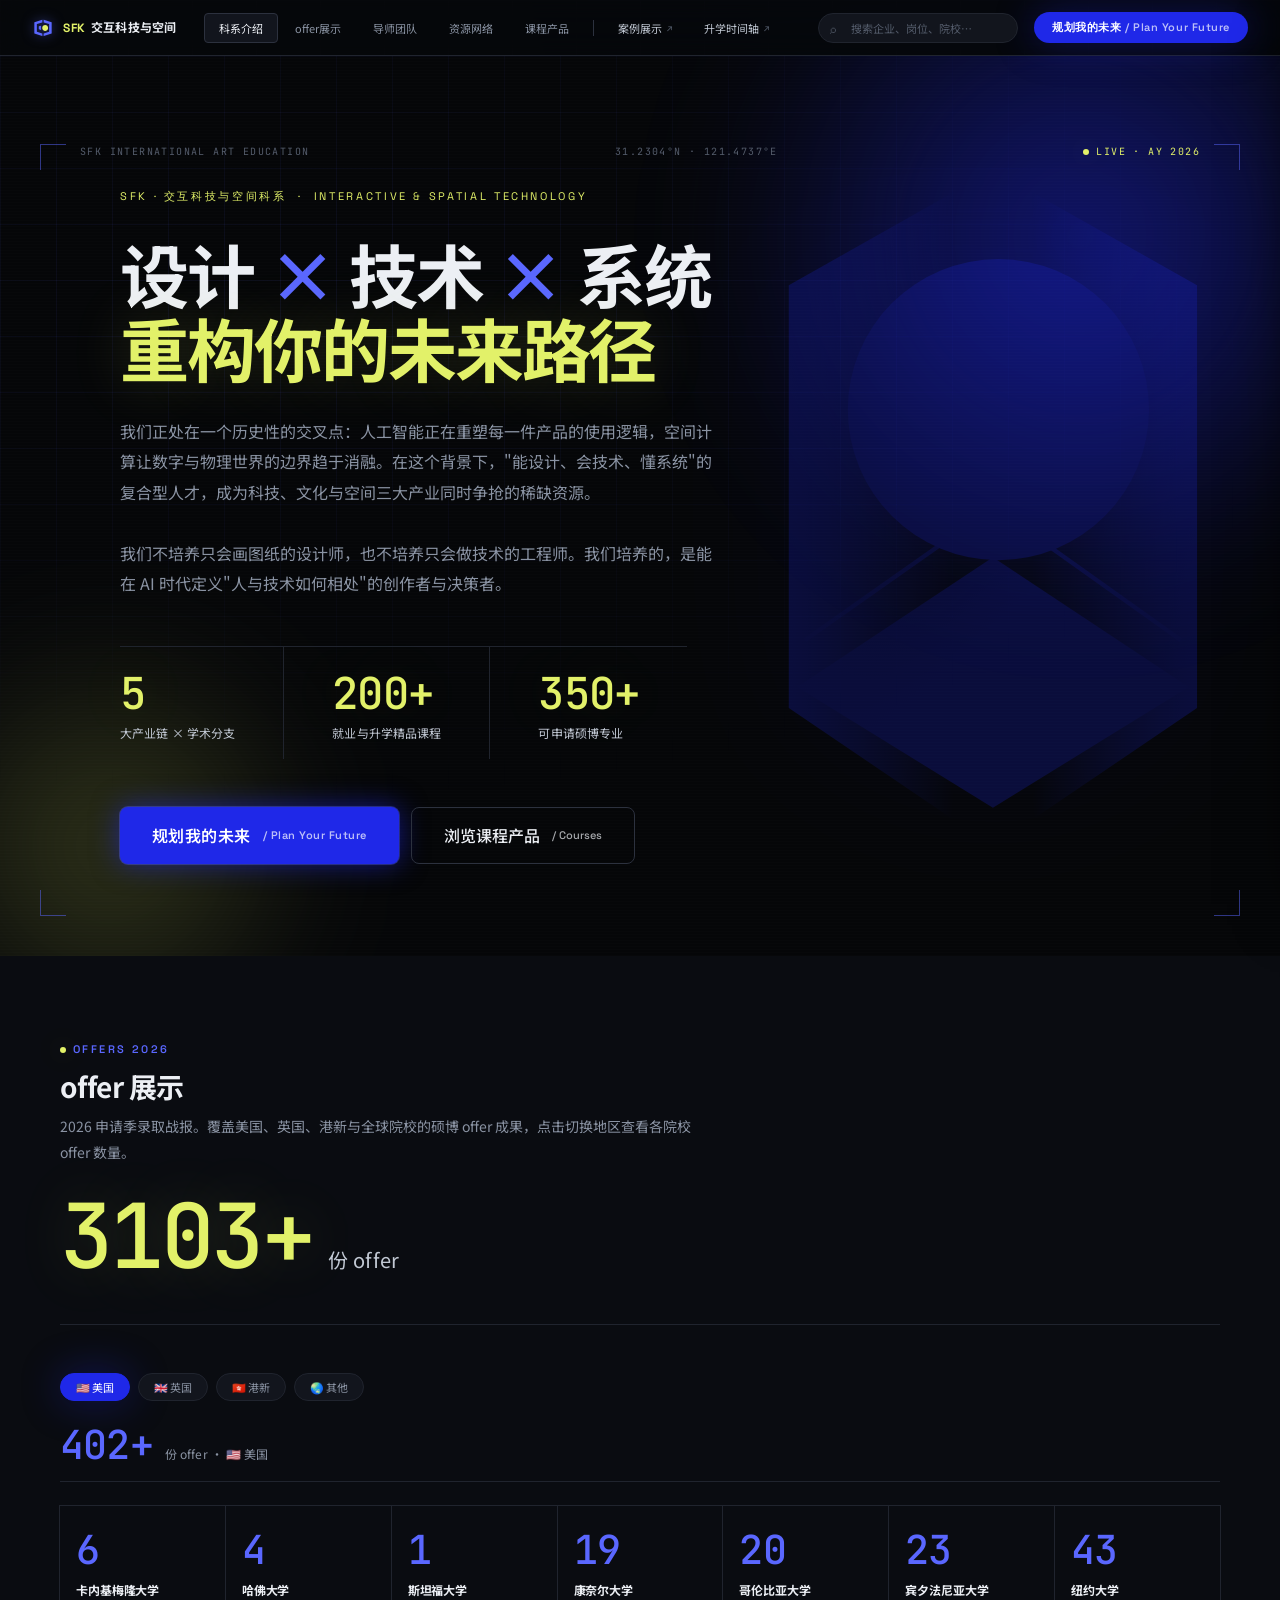
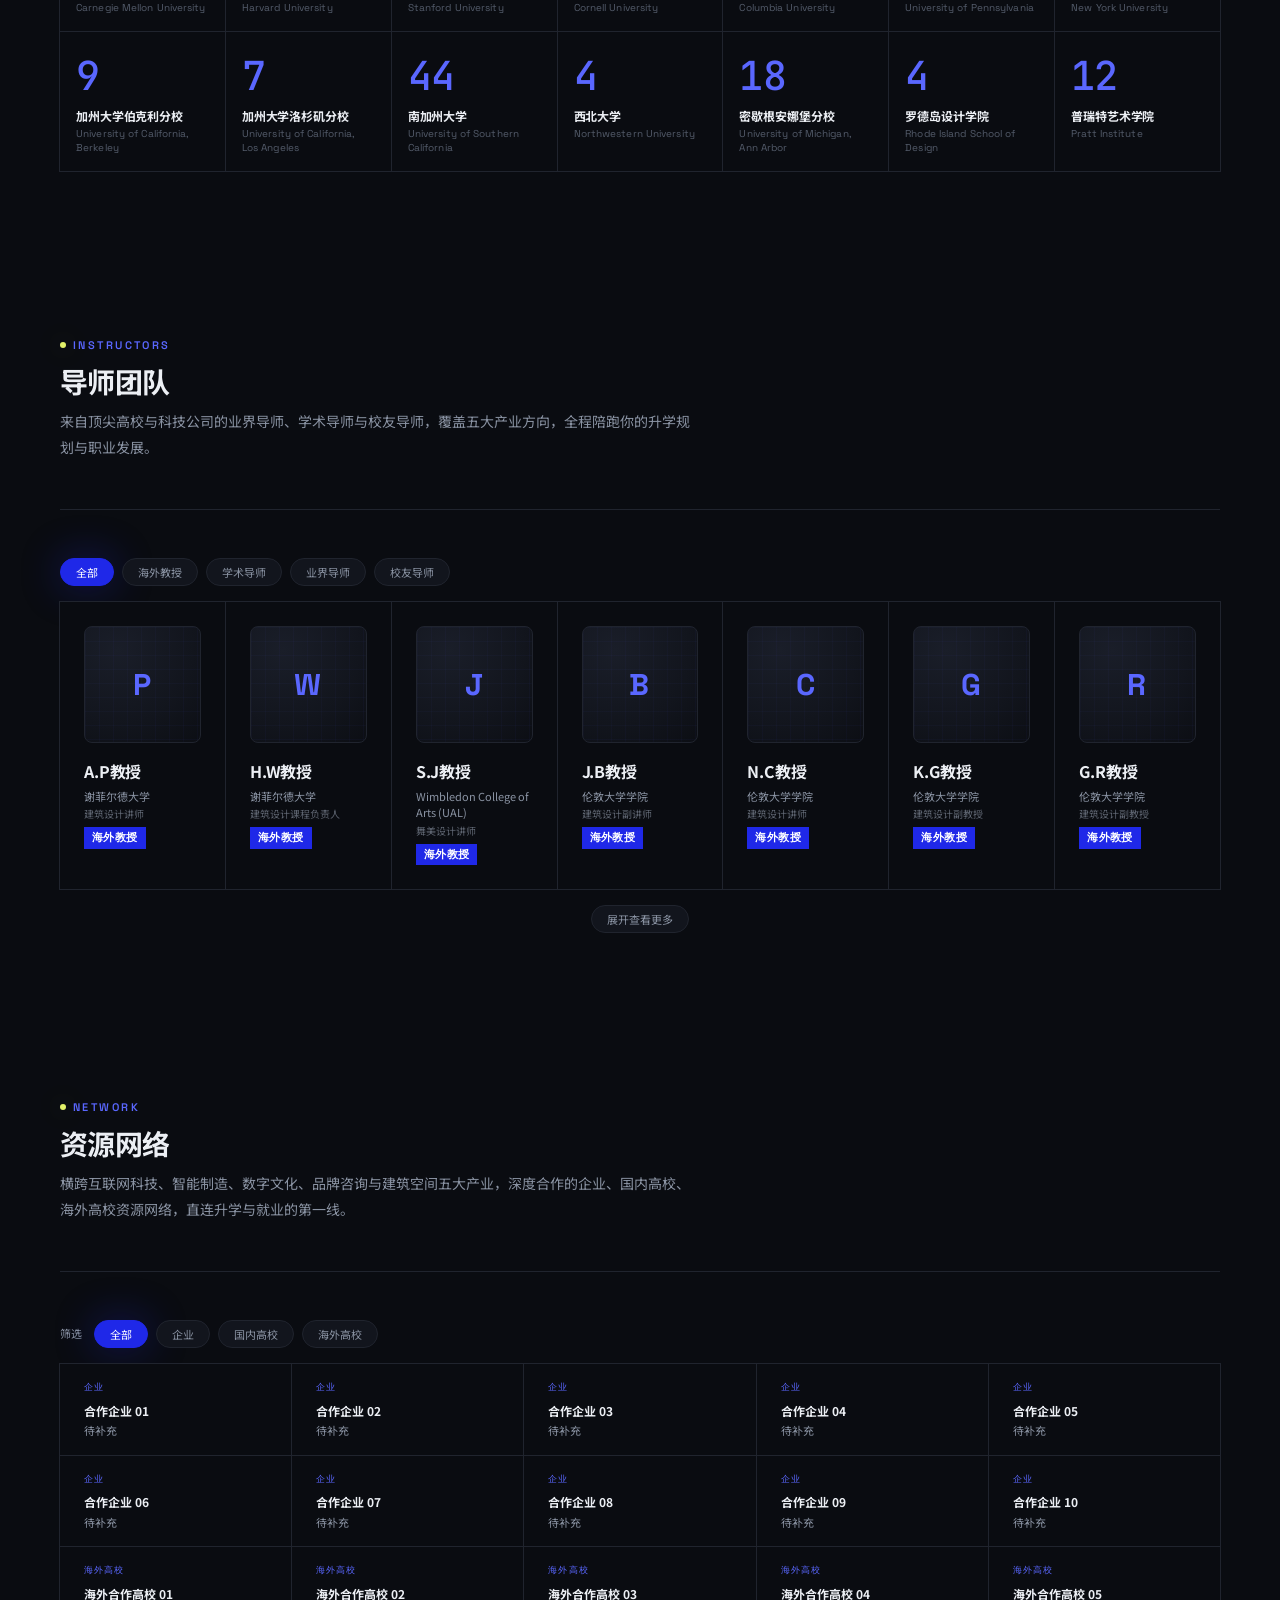
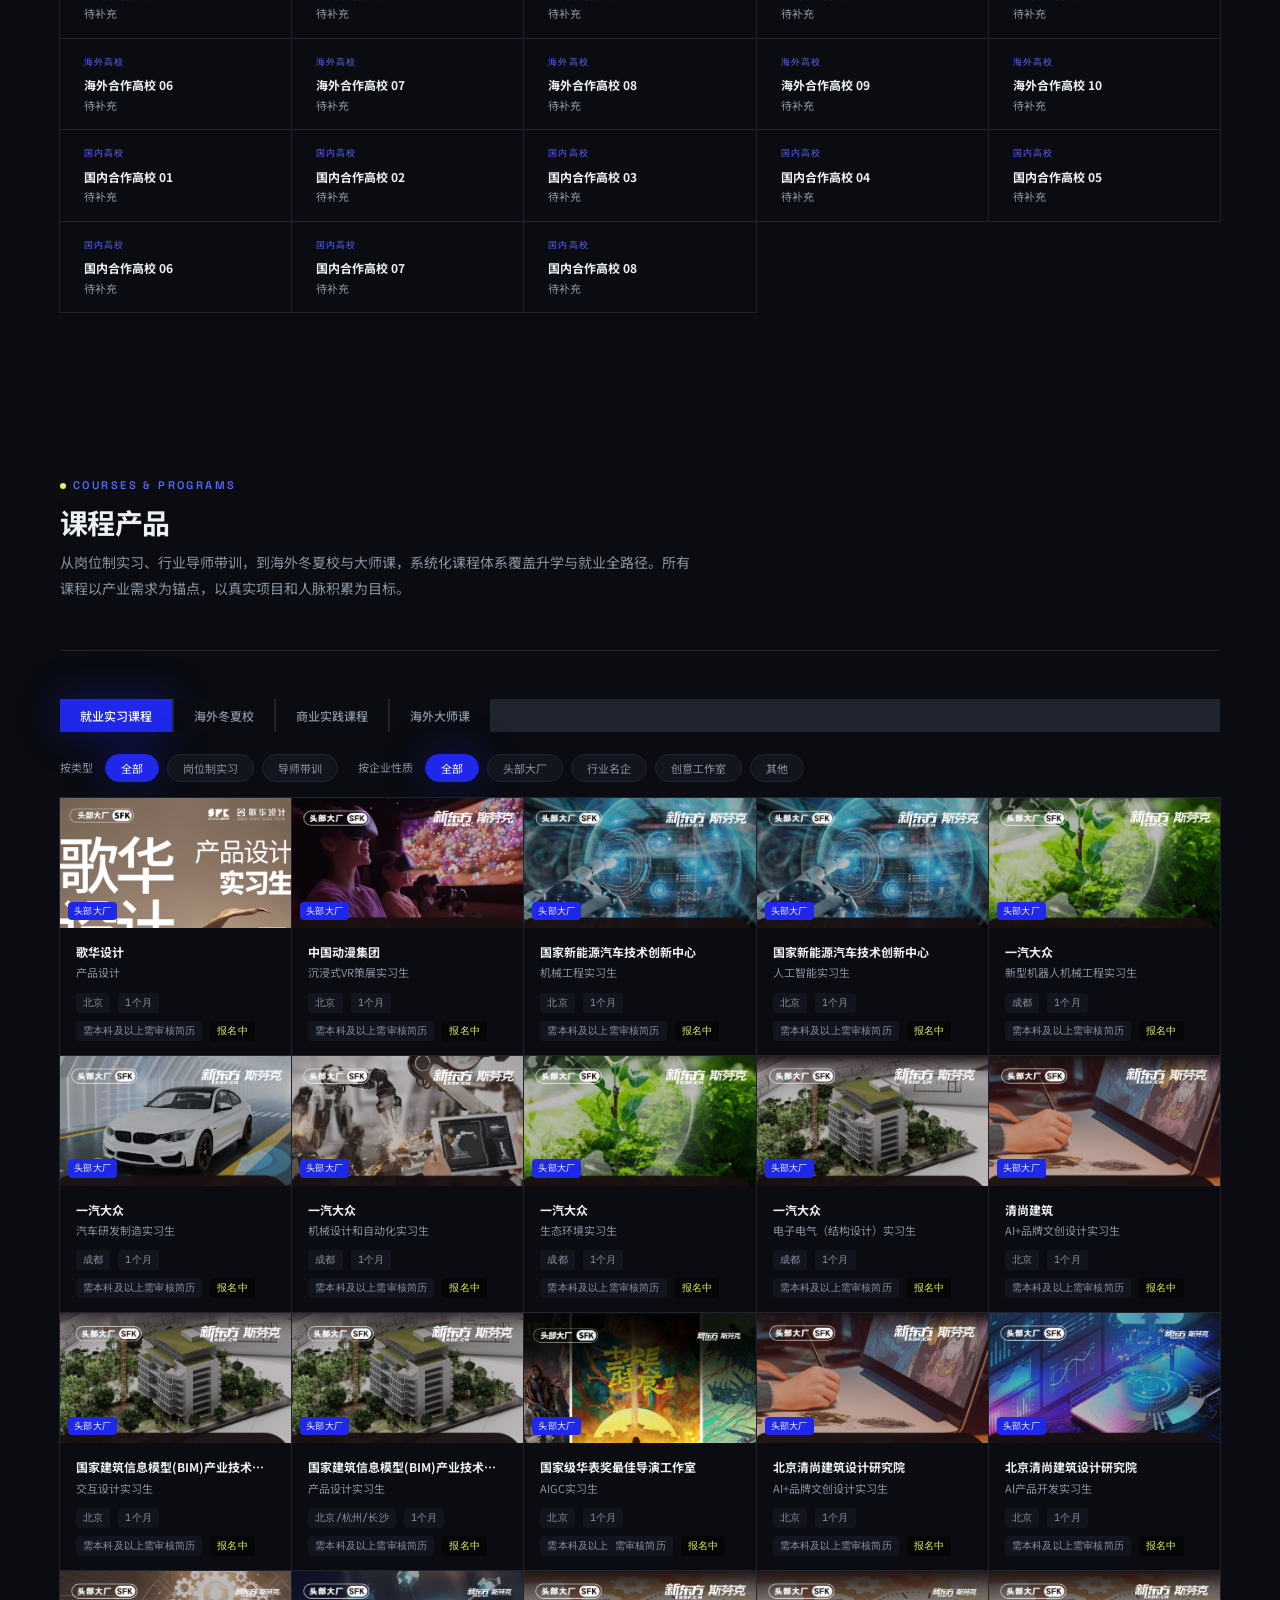
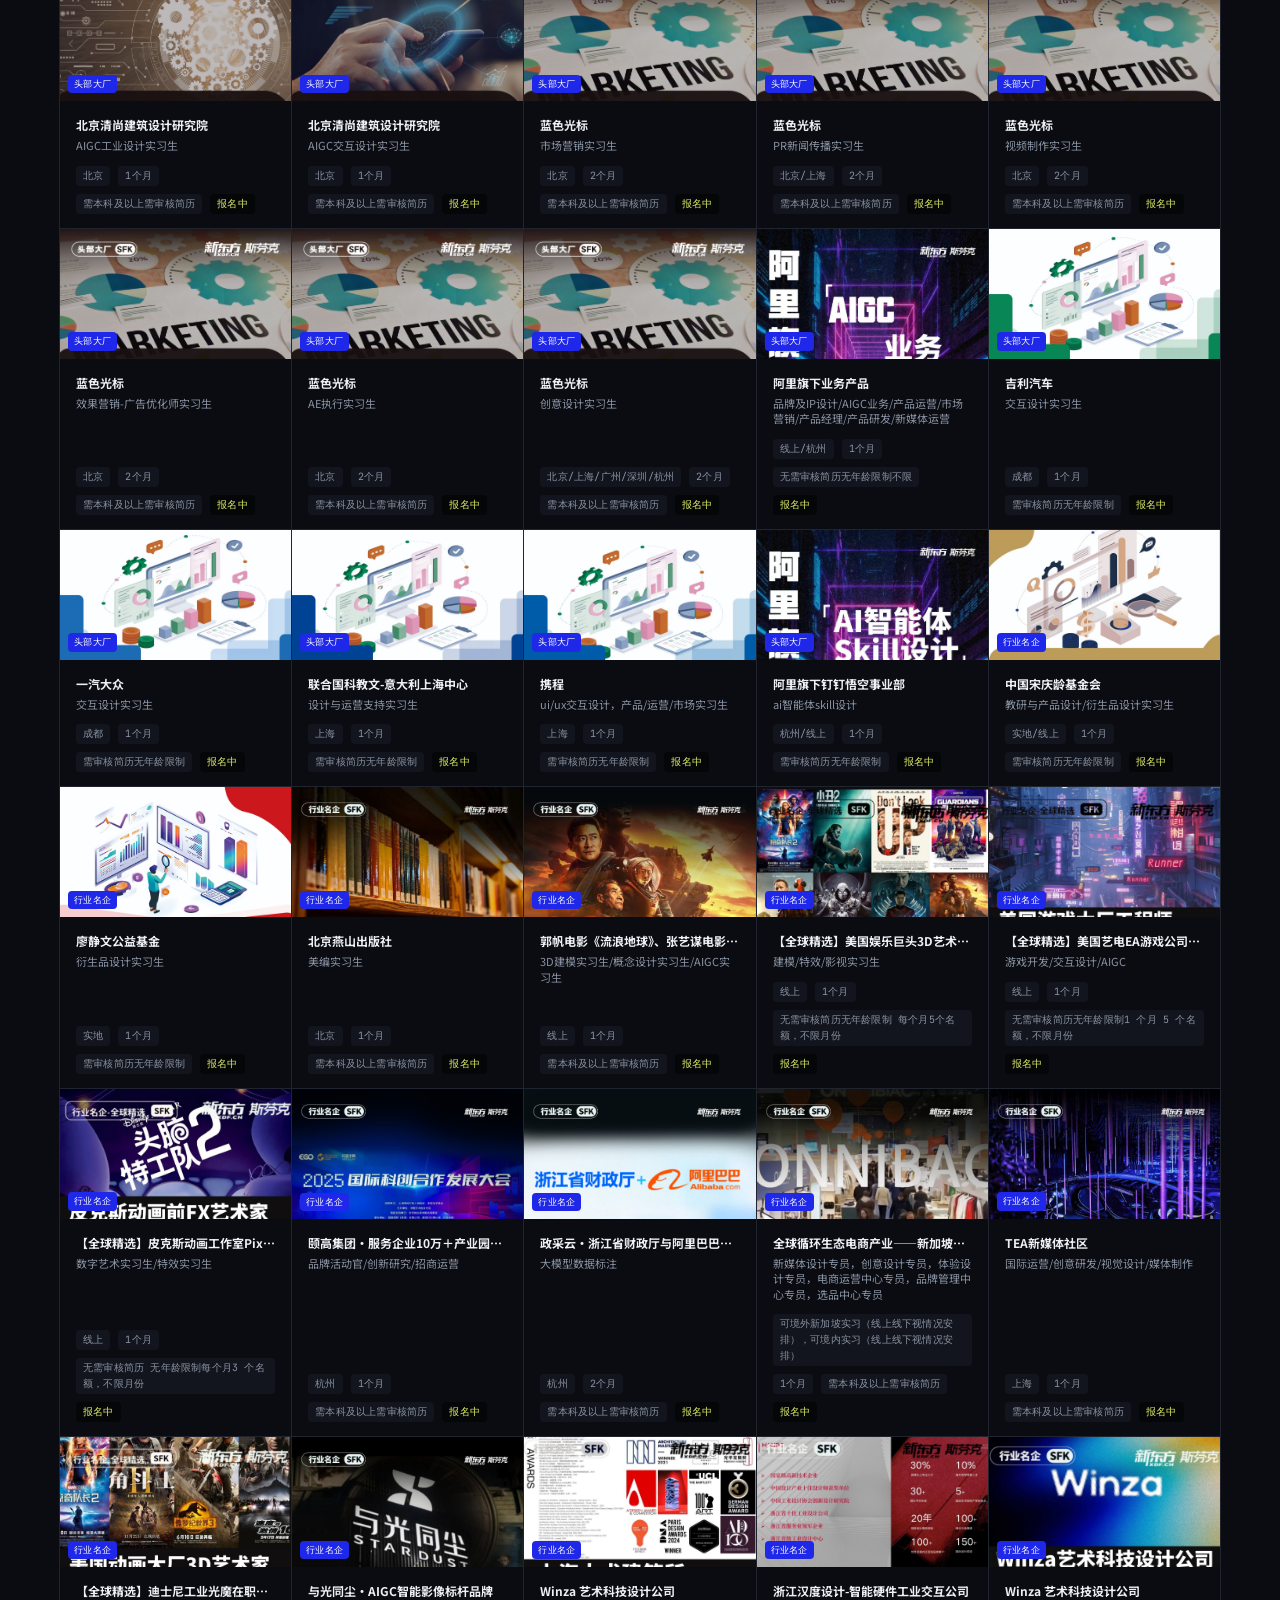
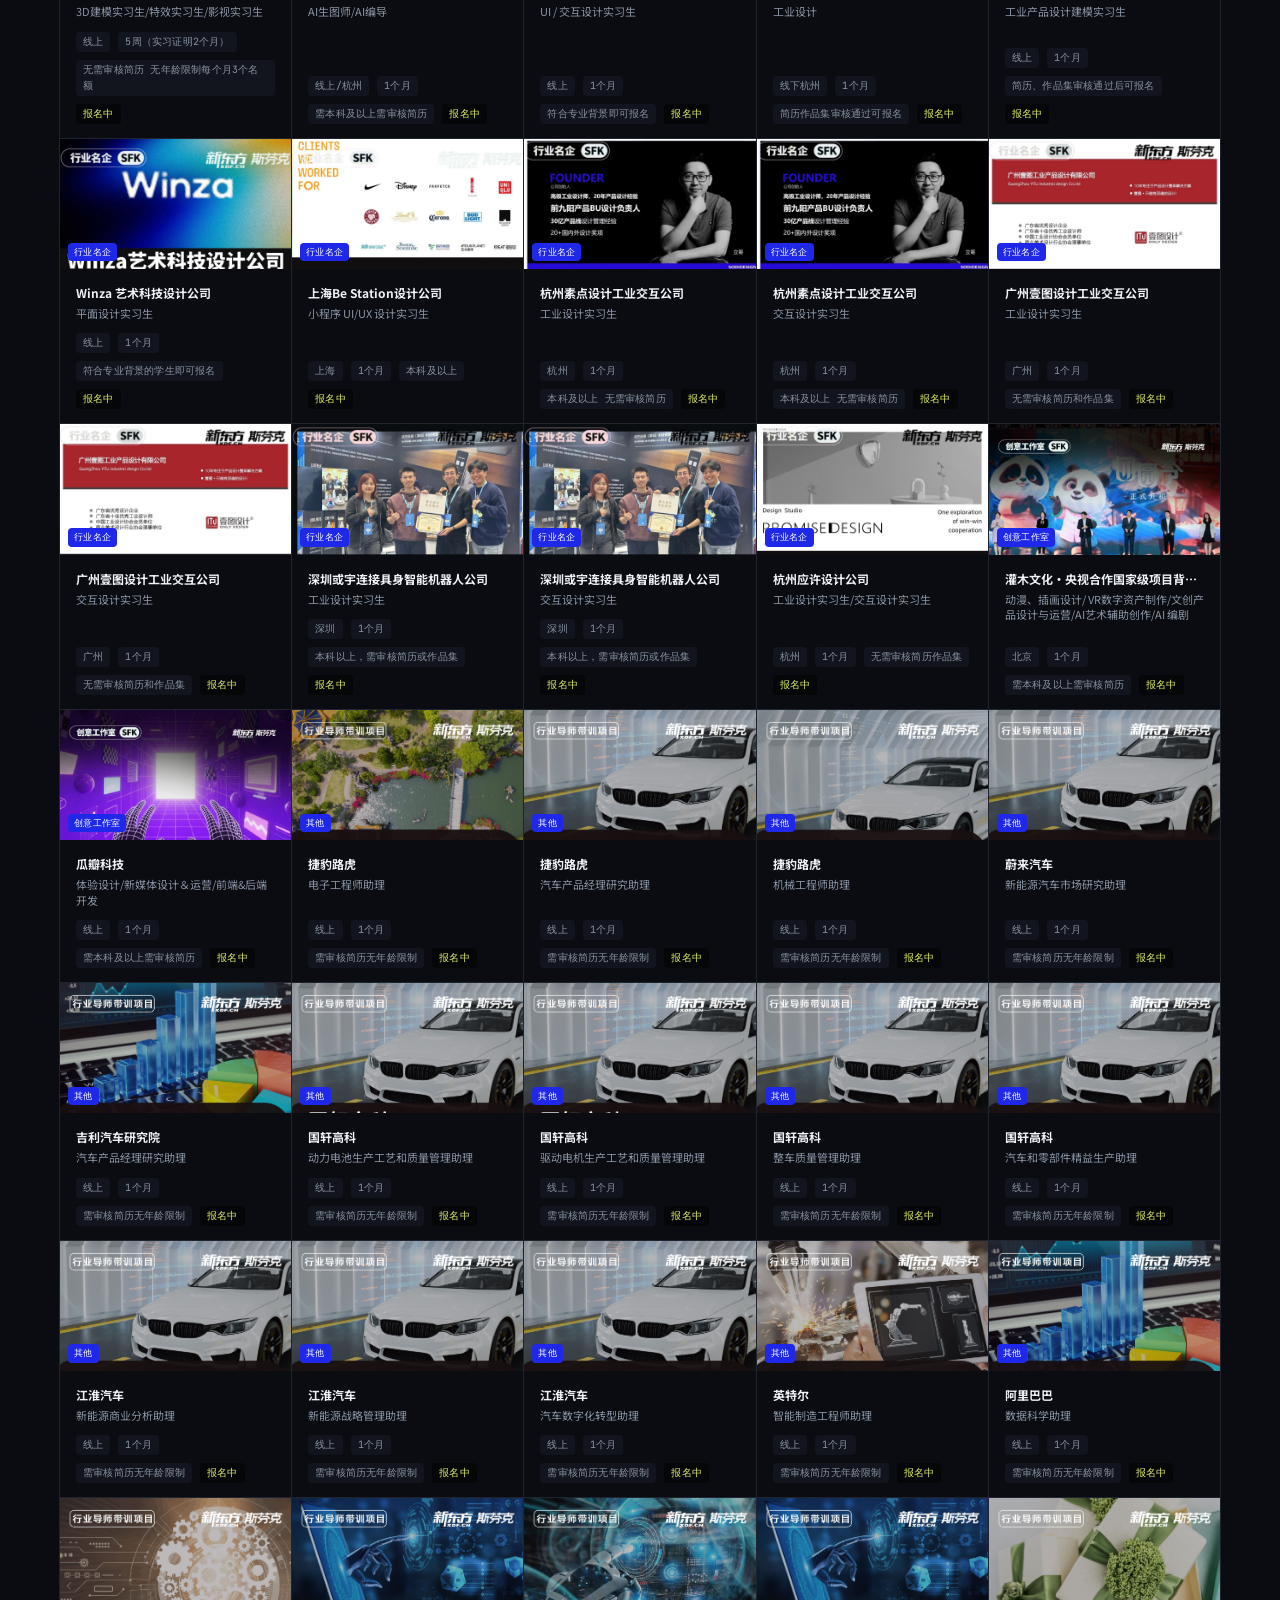
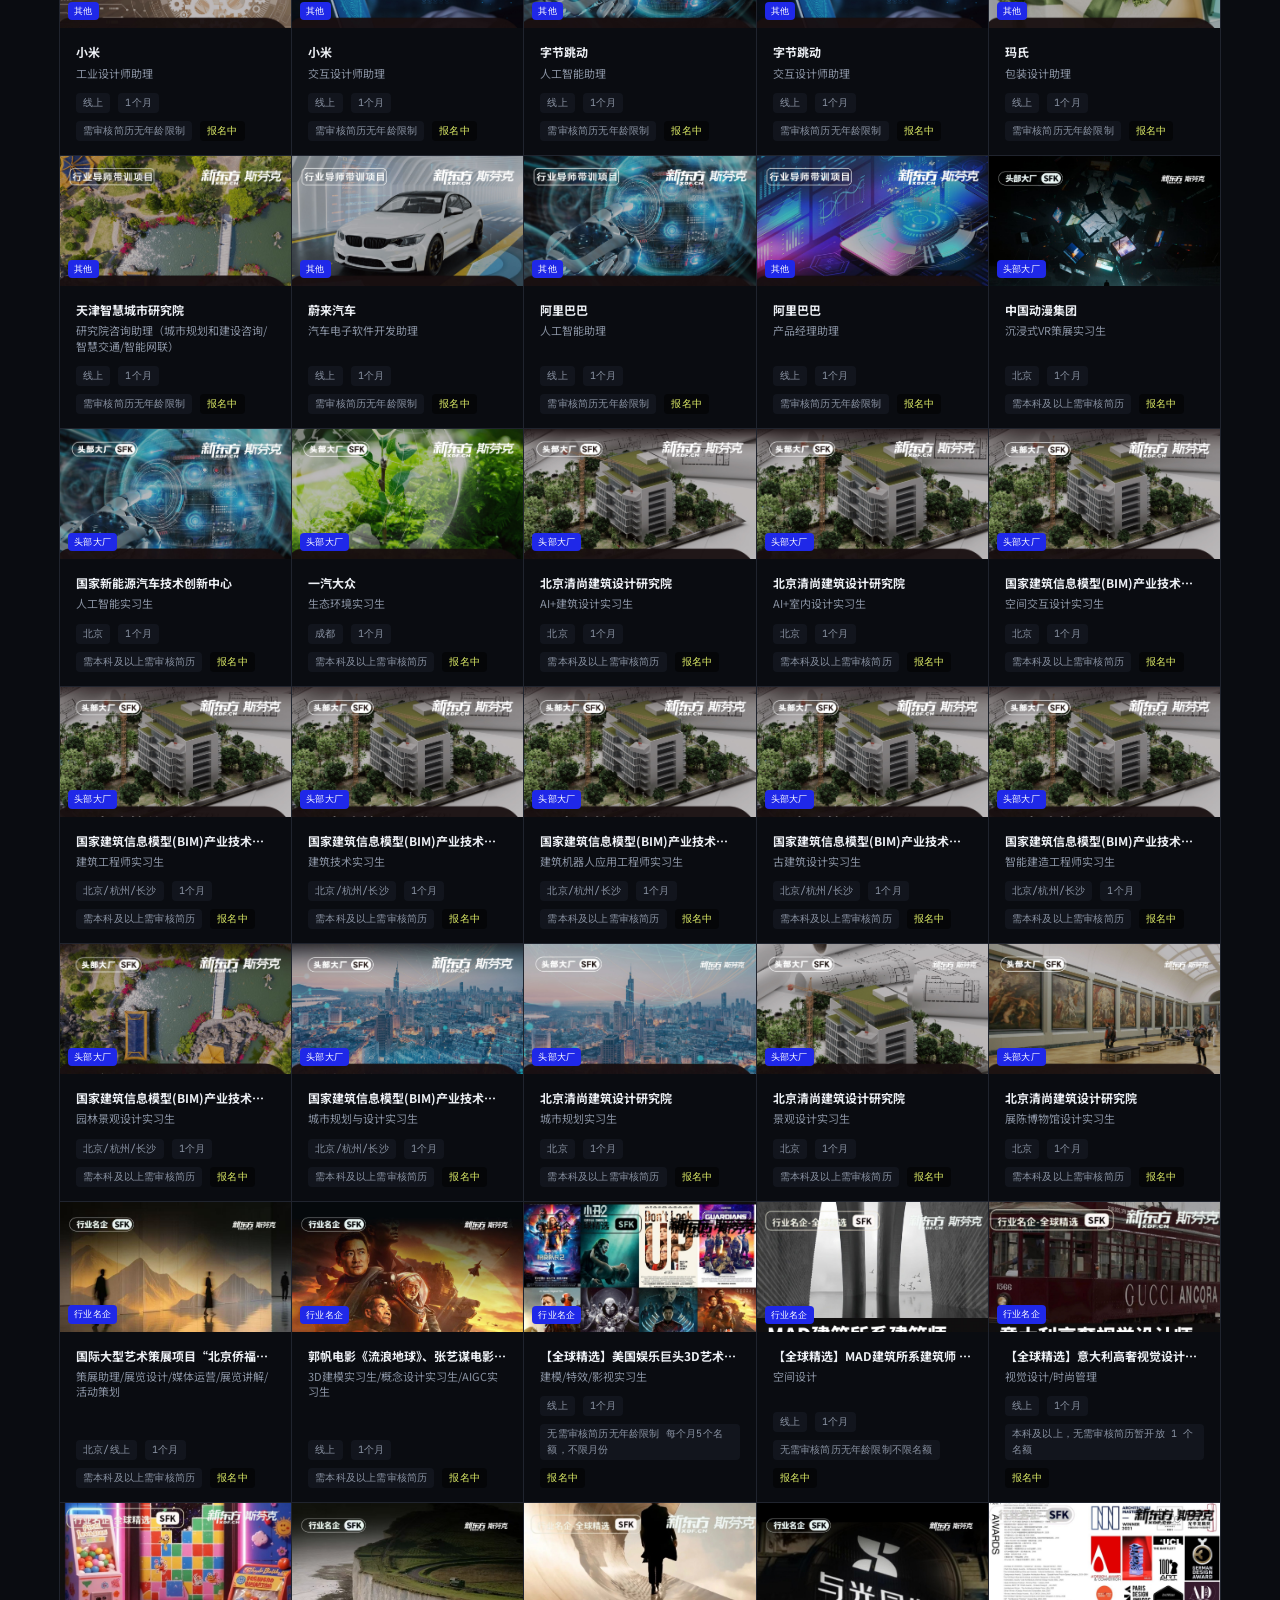
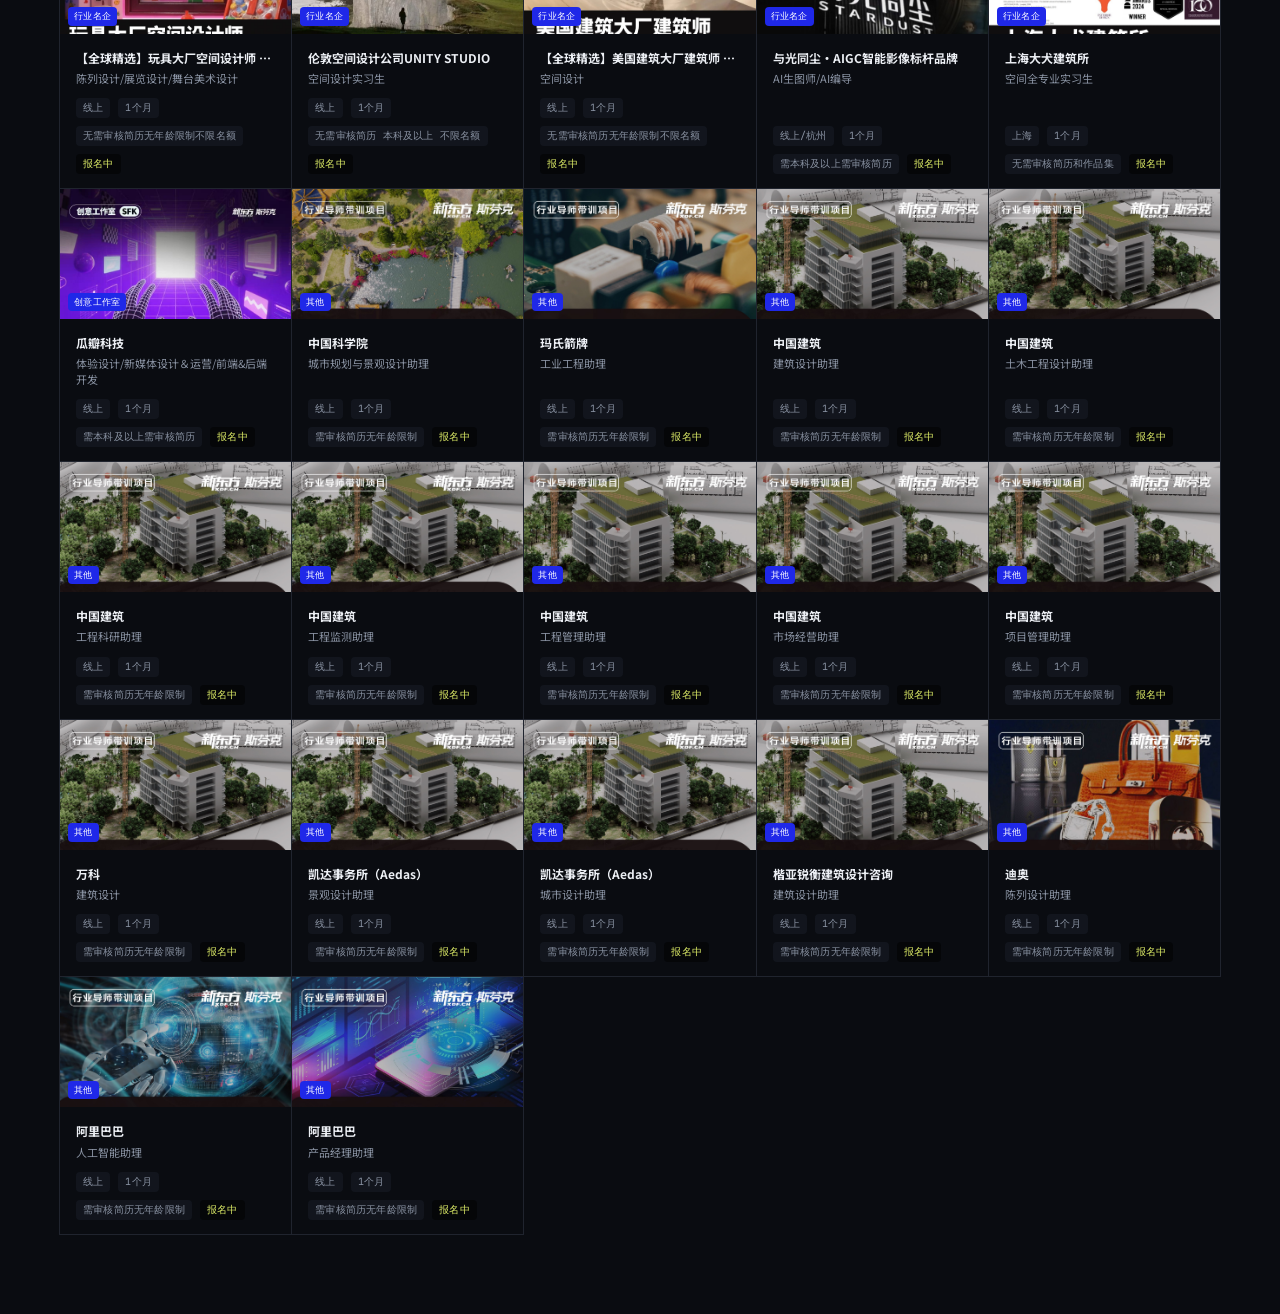
==== commit 2e7d531a: "Revert "test" This reverts commit 68b3bdb0d8e34faa63ff44313d54077bd1f43286." ====
--- a/index.html
+++ b/index.html
@@ -114,7 +114,7 @@
     <div class="hero__inner">
       <div class="hero__eyebrow reveal reveal-1">SFK · 交互科技与空间科系 &nbsp;·&nbsp; <span class="u-en">Interactive &amp; Spatial Technology</span></div>
       <h1 class="hero__title reveal reveal-2">设计 <span class="hero__x">×</span> 技术 <span class="hero__x">×</span> 系统<br><em>重构你的未来路径</em></h1>
-      <p class="hero__sub reveal reveal-3">我们正处在100个历史性的交叉点：人工智能正在重塑每一件产品的使用逻辑，空间计算让数字与物理世界的边界趋于消融。在这个背景下，"能设计、会技术、懂系统"的复合型人才，成为科技、文化与空间三大产业同时争抢的稀缺资源。<br><br>我们不培养只会画图纸的设计师，也不培养只会做技术的工程师。我们培养的，是能在 AI 时代定义"人与技术如何相处"的创作者与决策者。</p>
+      <p class="hero__sub reveal reveal-3">我们正处在一个历史性的交叉点：人工智能正在重塑每一件产品的使用逻辑，空间计算让数字与物理世界的边界趋于消融。在这个背景下，"能设计、会技术、懂系统"的复合型人才，成为科技、文化与空间三大产业同时争抢的稀缺资源。<br><br>我们不培养只会画图纸的设计师，也不培养只会做技术的工程师。我们培养的，是能在 AI 时代定义"人与技术如何相处"的创作者与决策者。</p>
       <div class="hero__stats reveal reveal-4">
         <div class="hero__stat"><div class="hero__stat-num">5</div><div class="hero__stat-label">大产业链 × 学术分支</div></div>
         <div class="hero__stat"><div class="hero__stat-num">200+</div><div class="hero__stat-label">就业与升学精品课程</div></div>
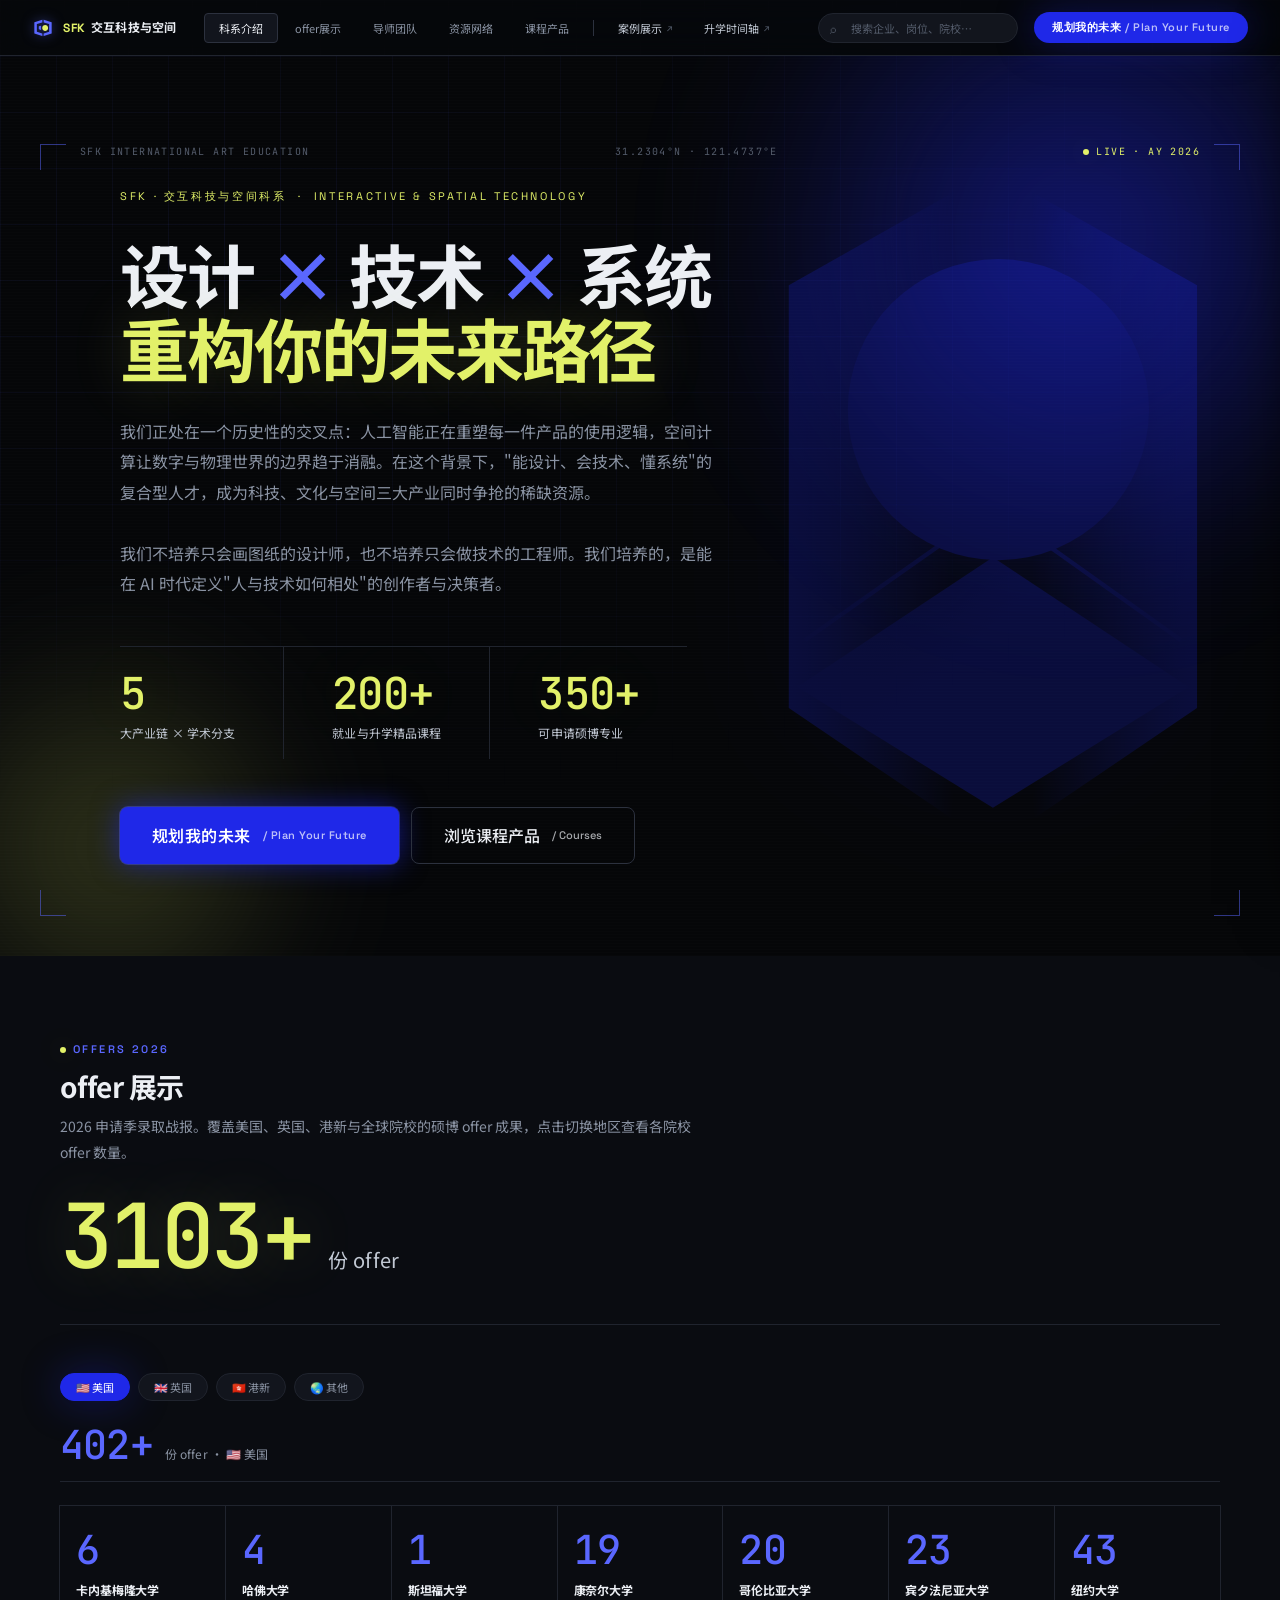
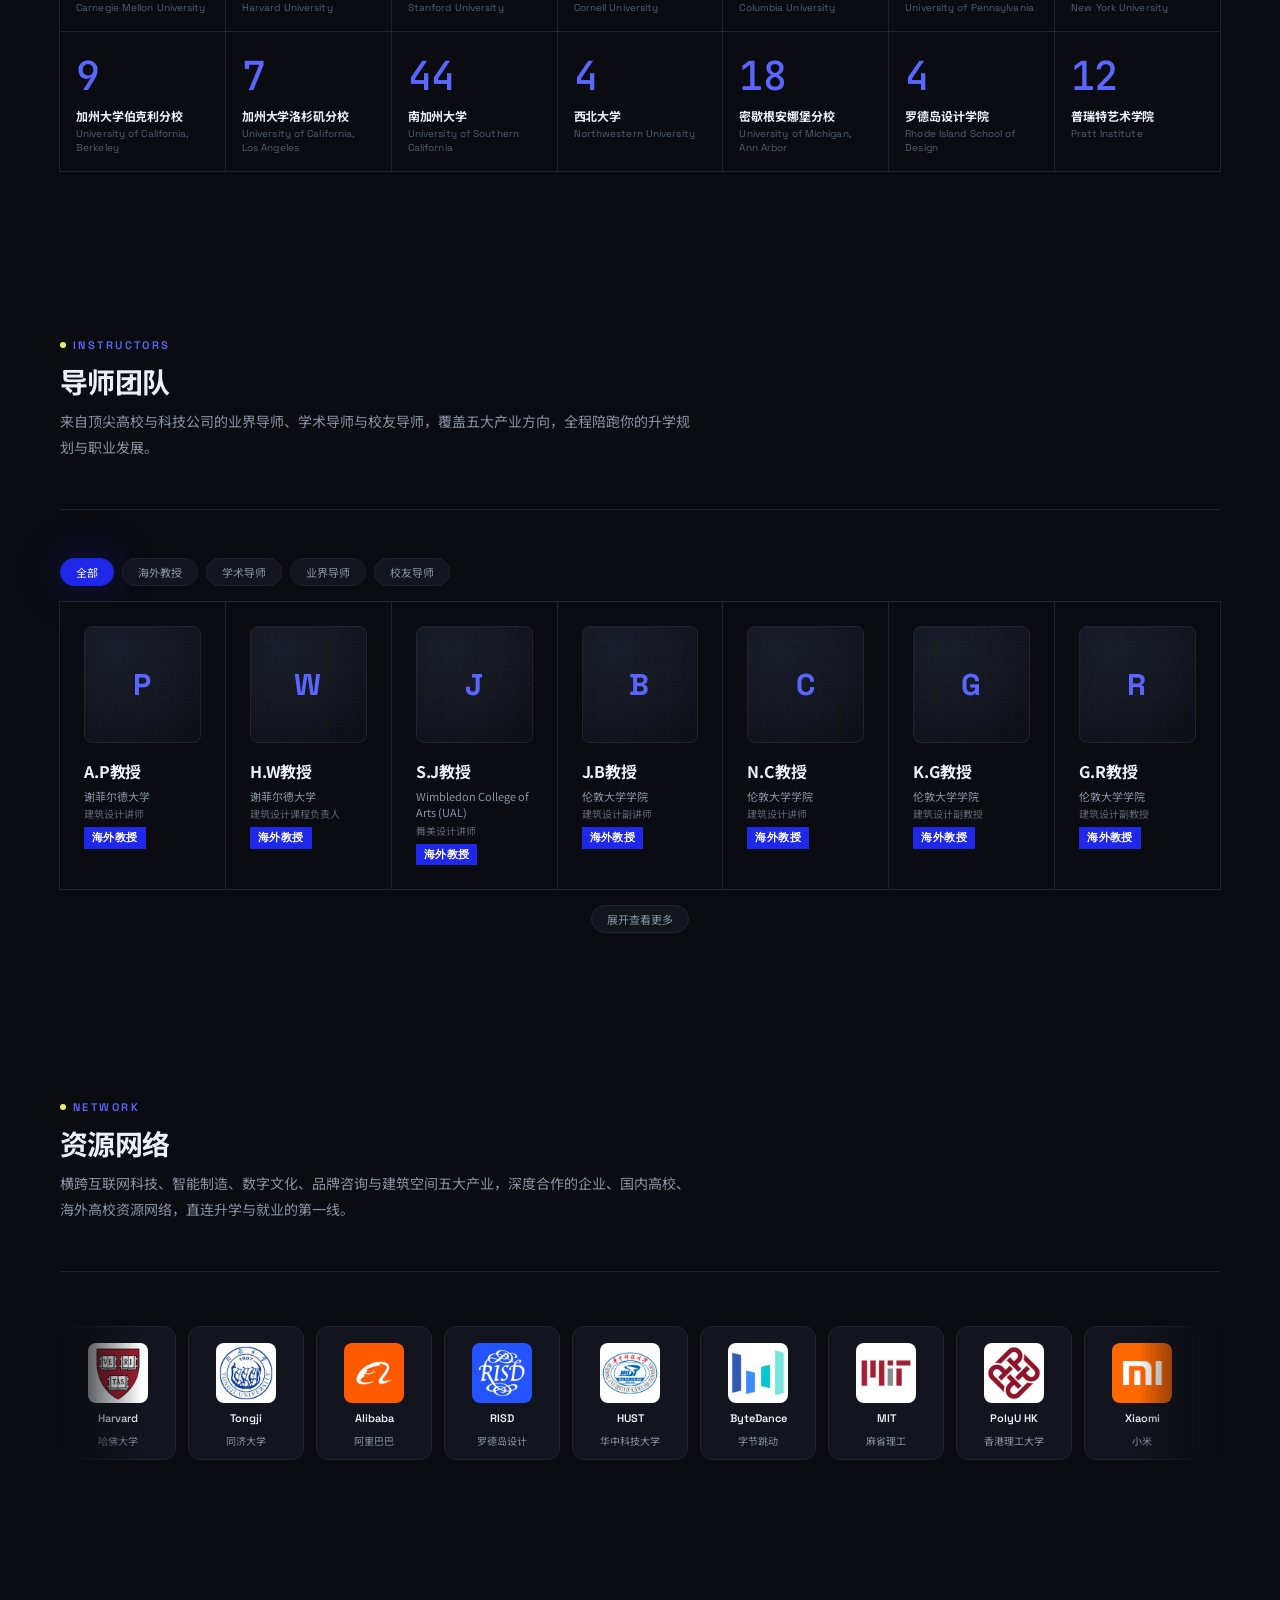
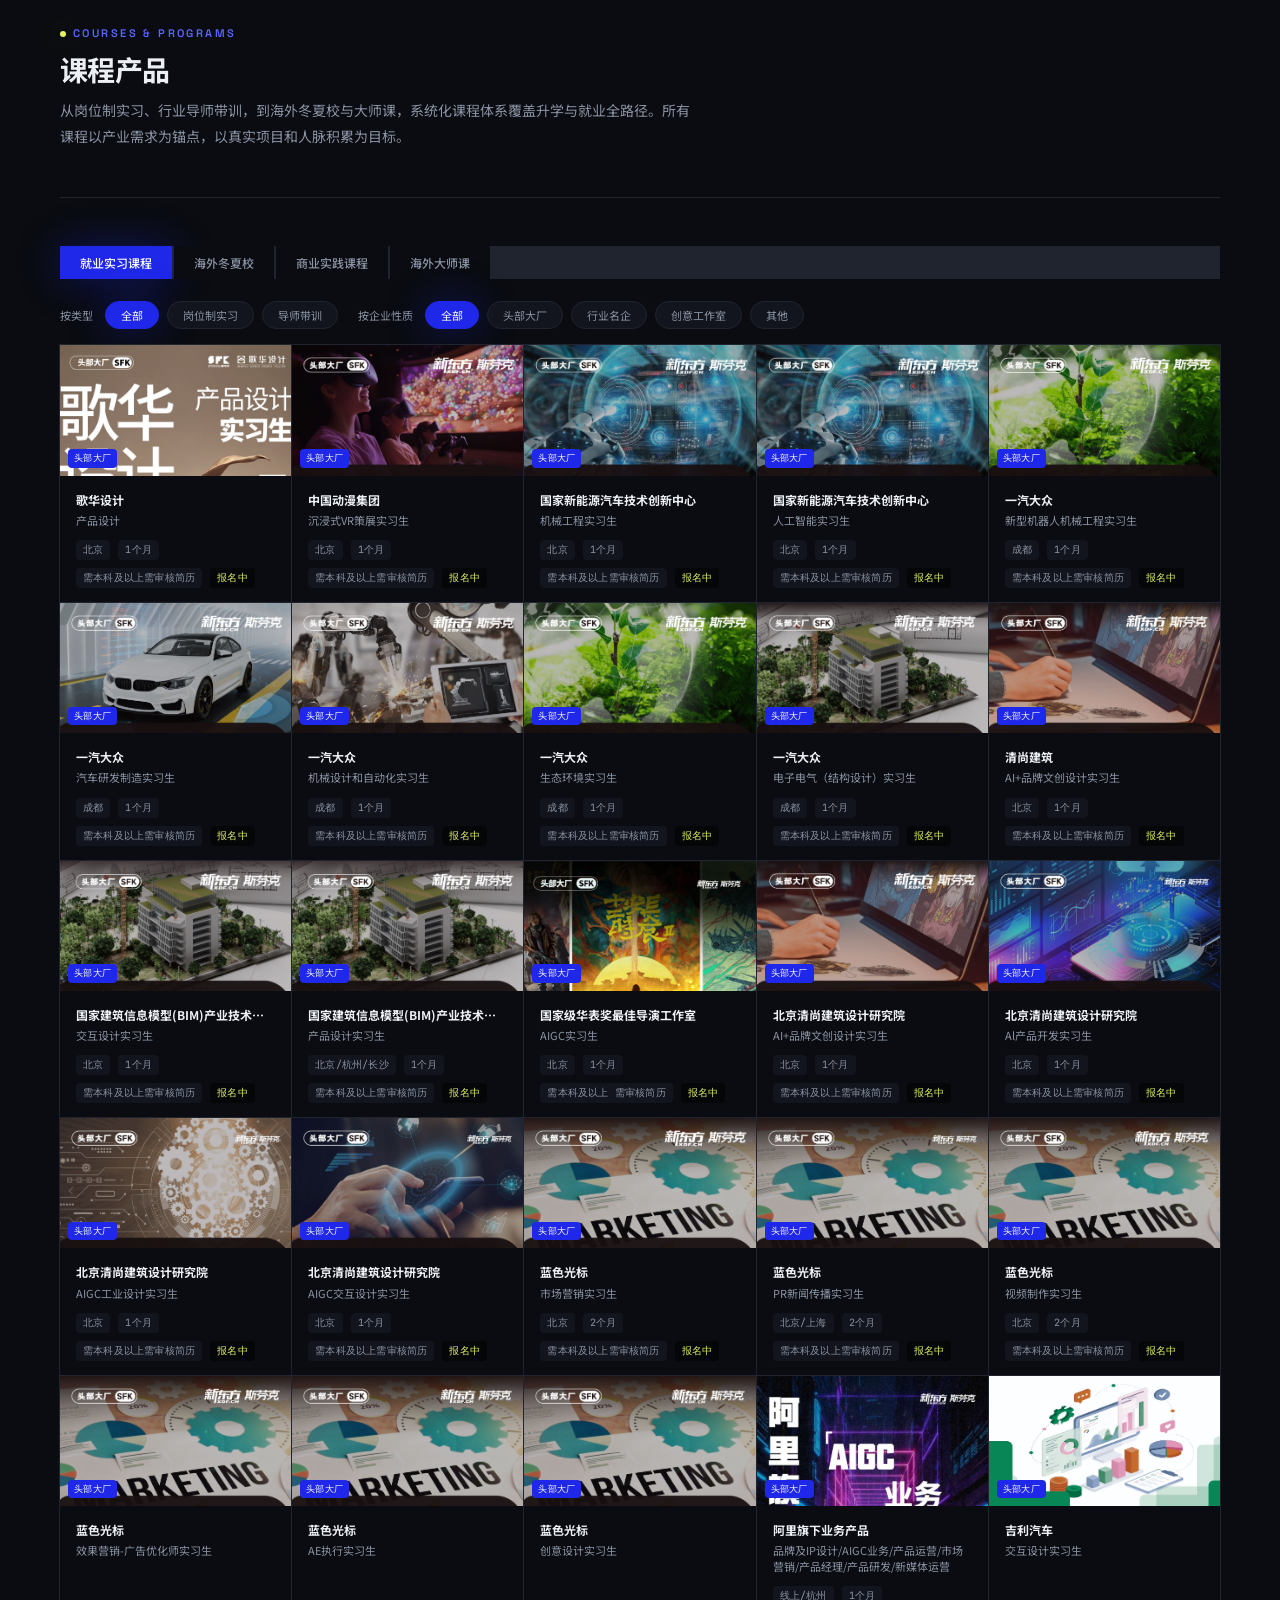
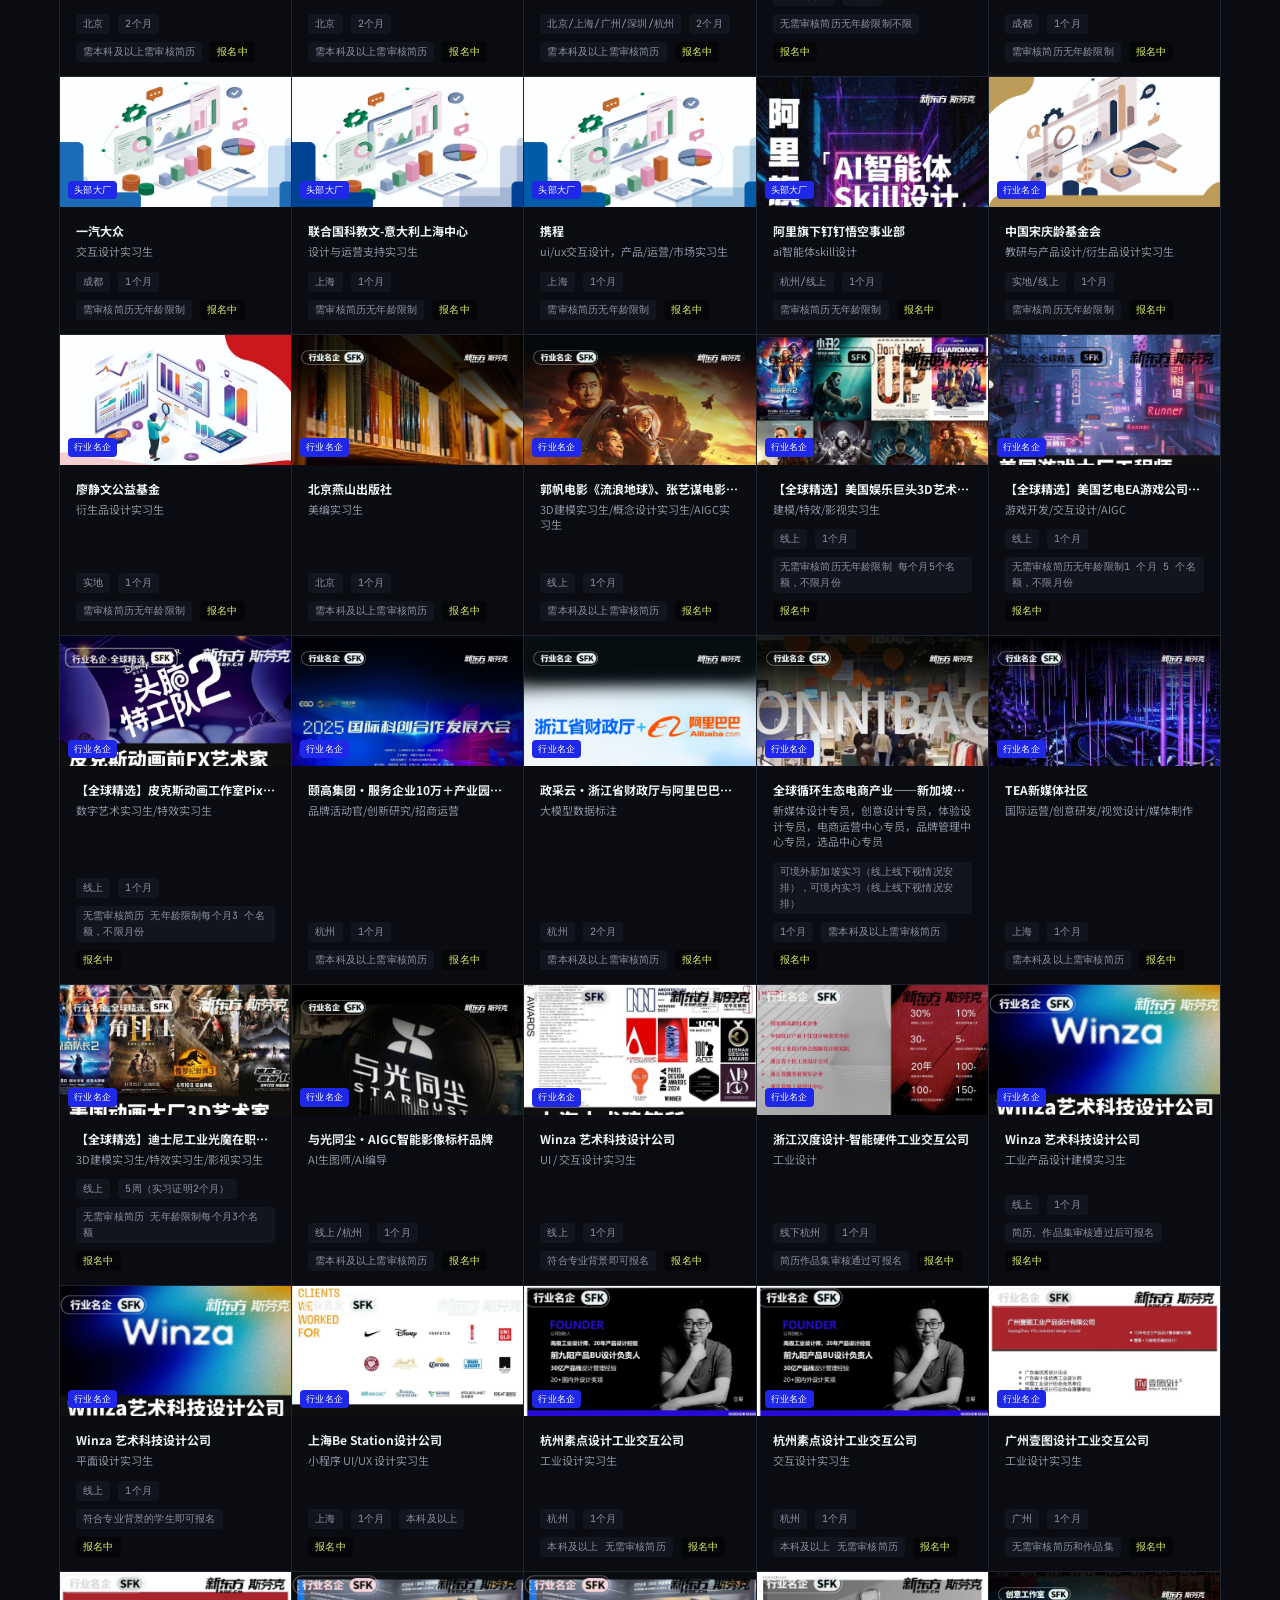
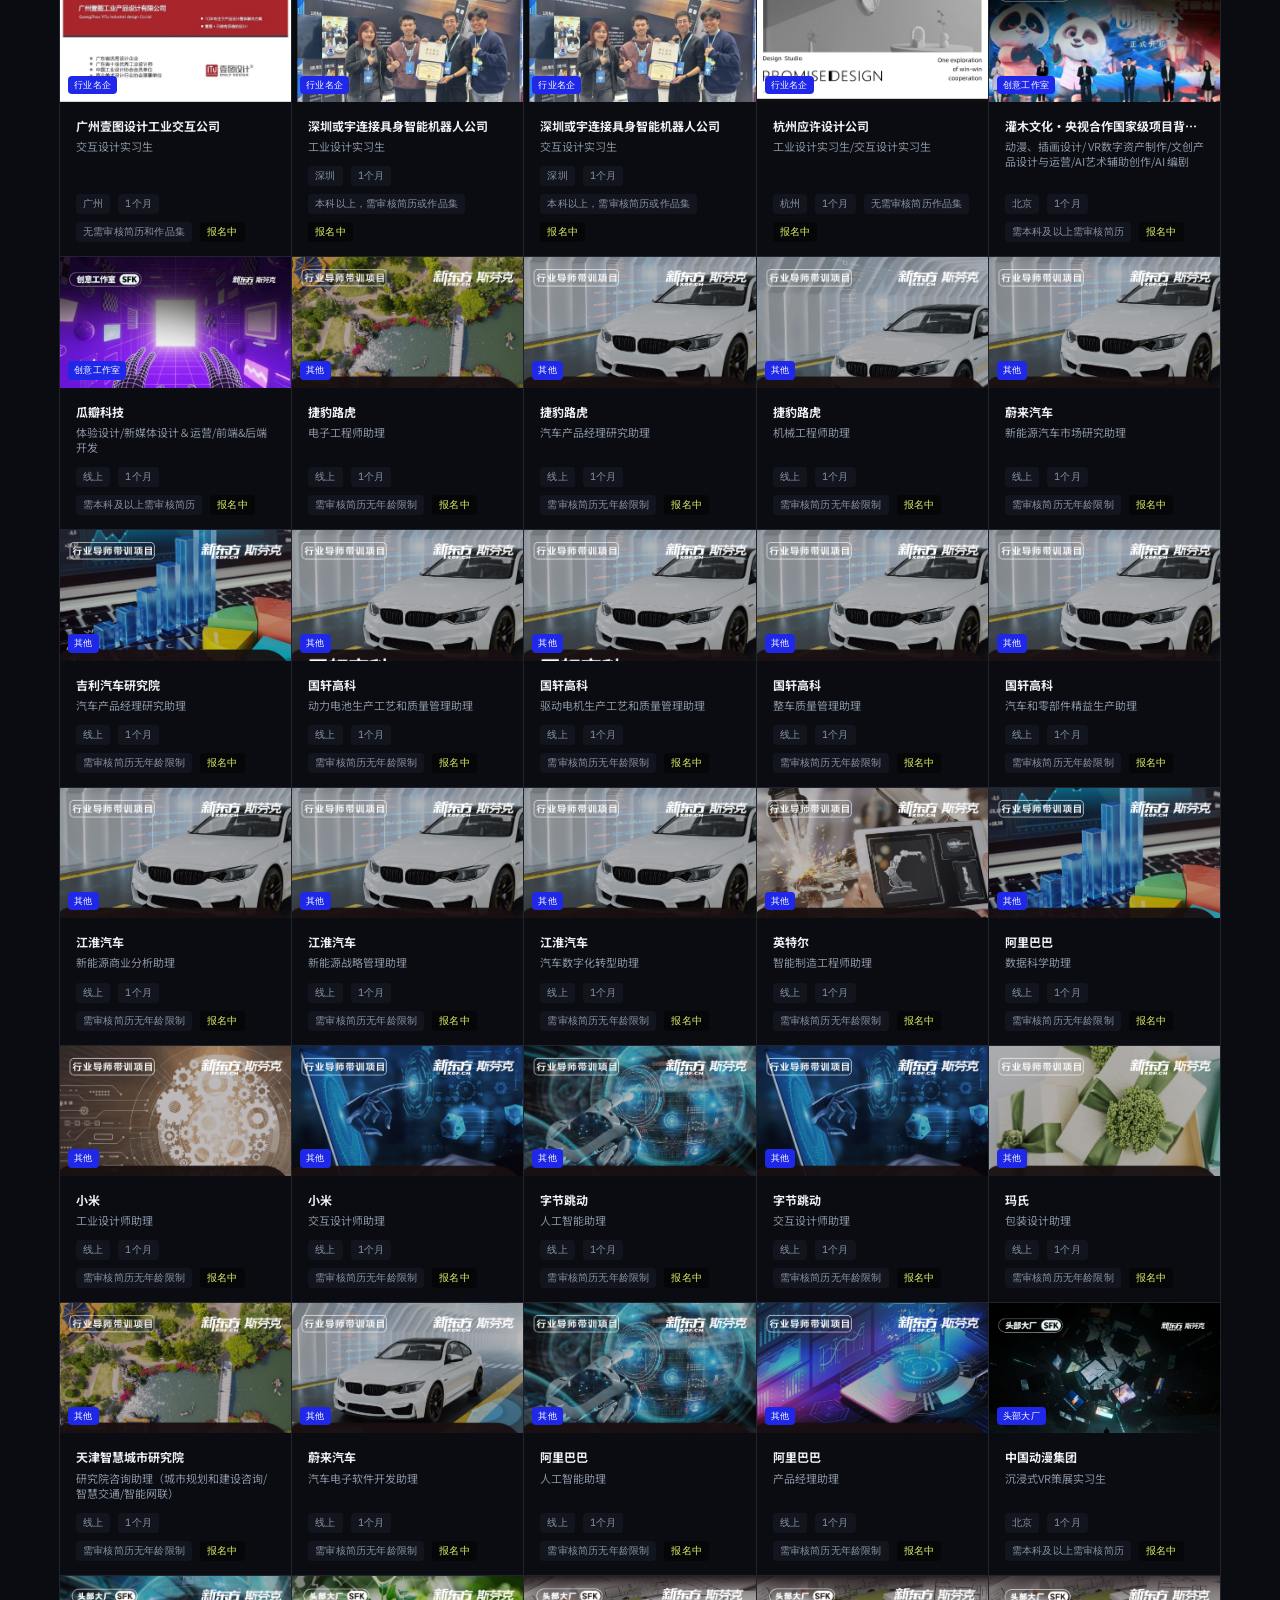
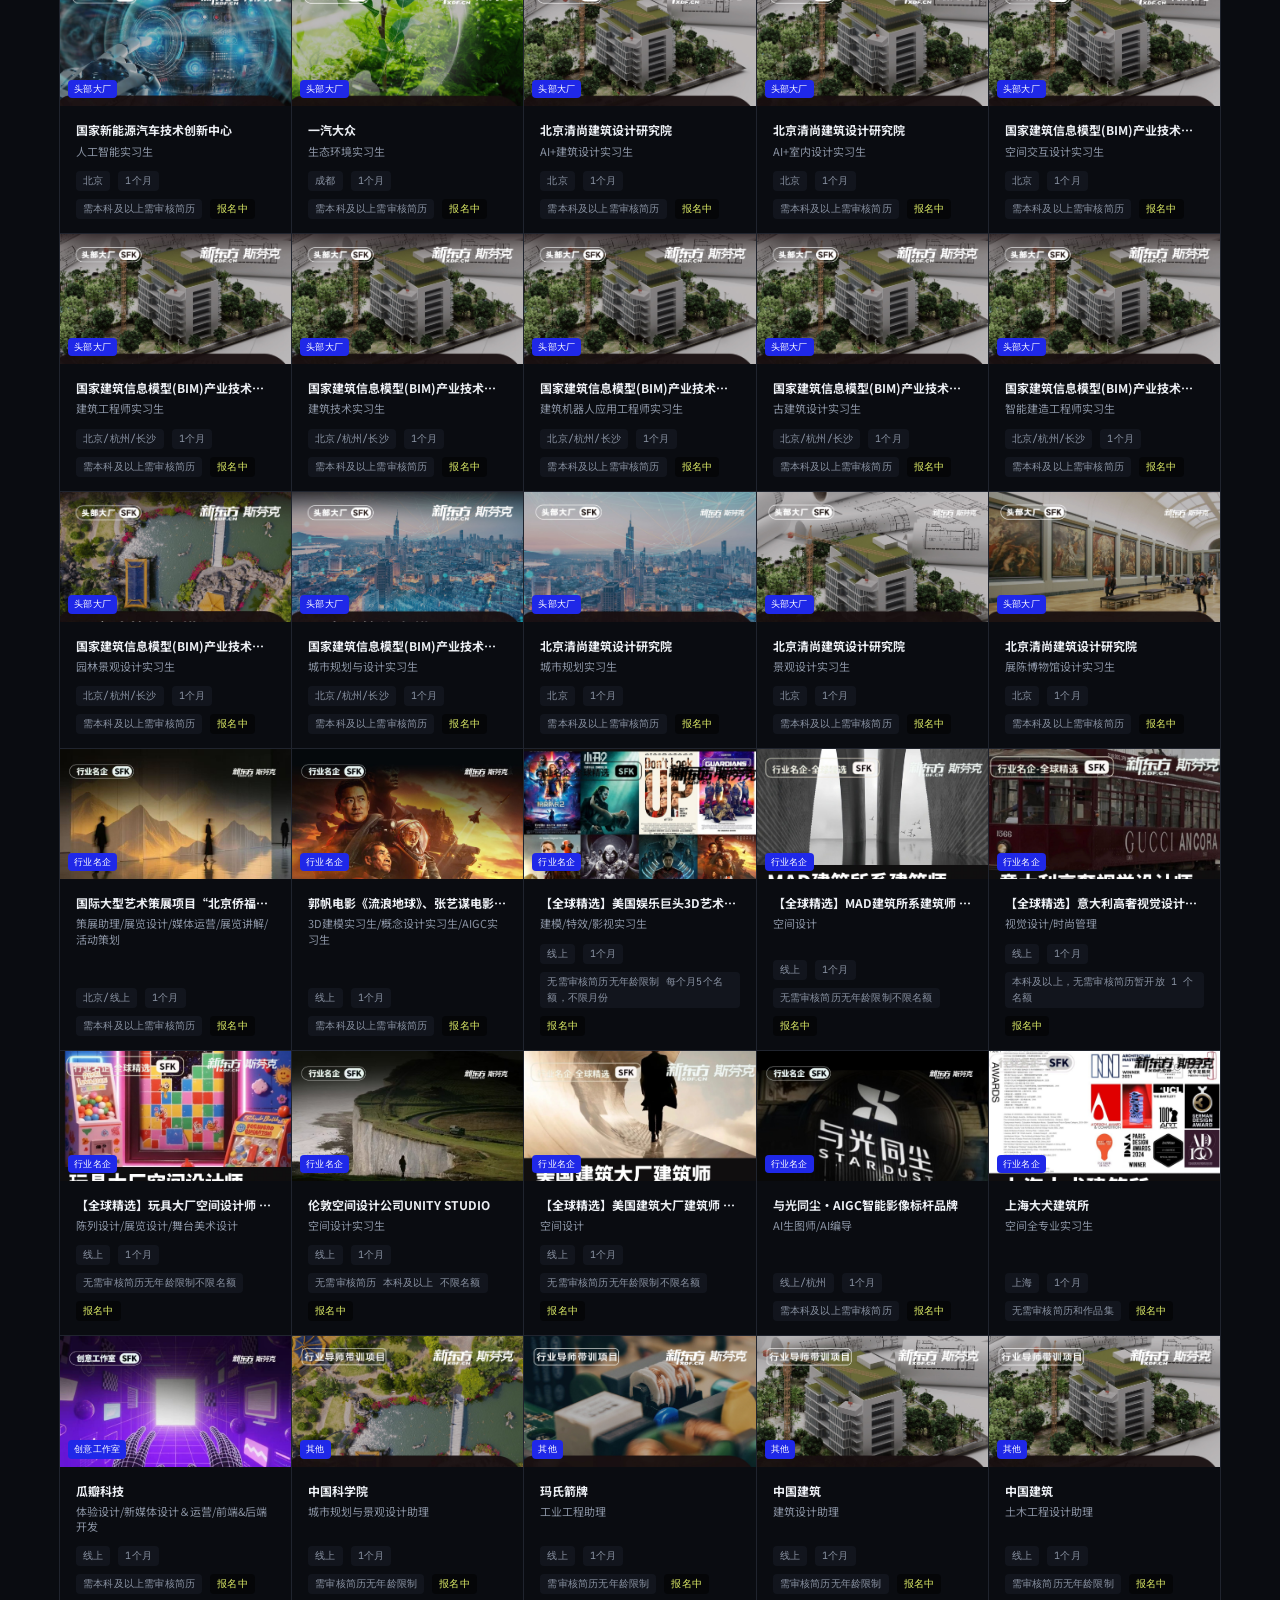
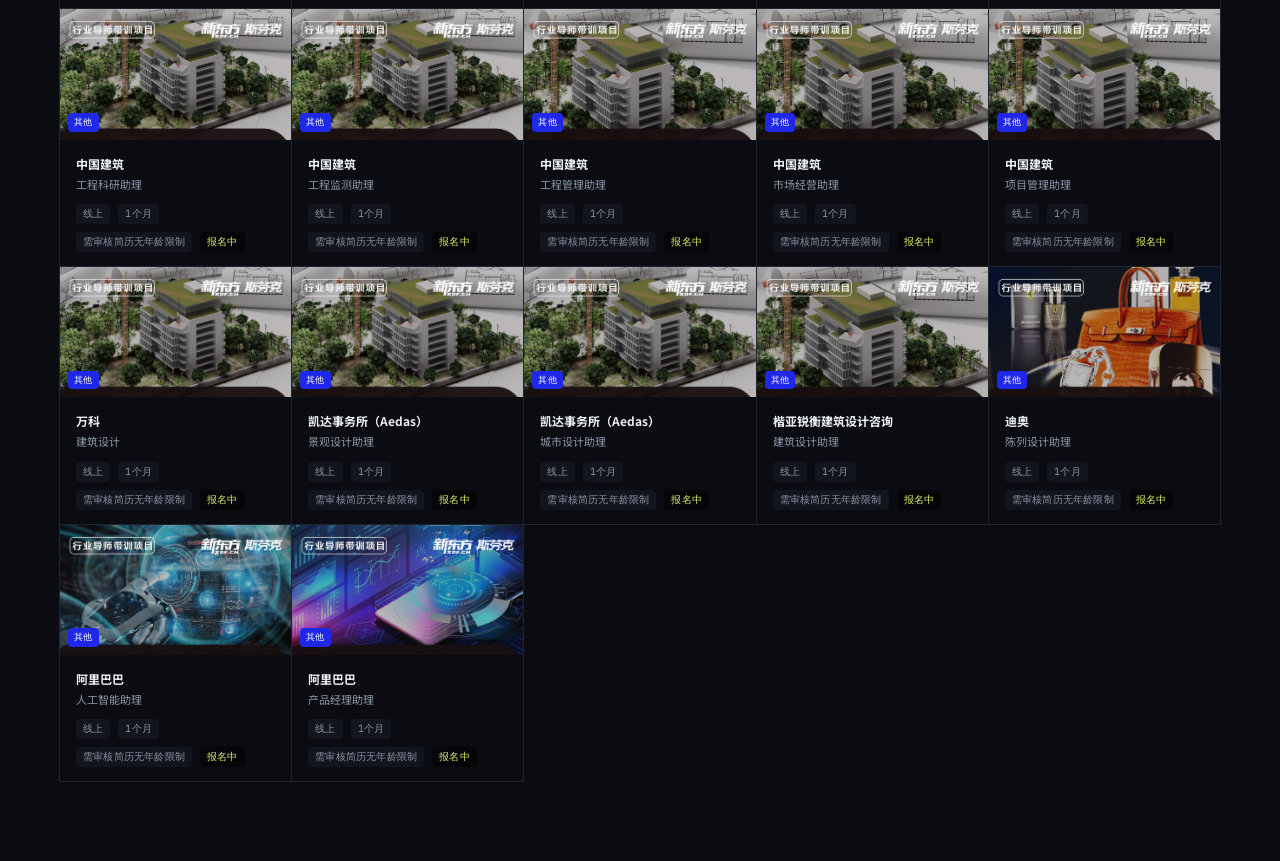
==== commit 8c075e7b: "update ImageModal" ====
--- a/index.html
+++ b/index.html
@@ -172,14 +172,9 @@
     <h2 class="section-title">资源网络</h2>
     <p class="section-desc">横跨互联网科技、智能制造、数字文化、品牌咨询与建筑空间五大产业，深度合作的企业、国内高校、海外高校资源网络，直连升学与就业的第一线。</p>
     <hr class="section-divider">
-    <div class="filter-bar">
-      <span class="filter-bar__label">筛选</span>
-      <button class="resource-filter-btn filter-btn is-active" data-type="all">全部</button>
-      <button class="resource-filter-btn filter-btn" data-type="企业">企业</button>
-      <button class="resource-filter-btn filter-btn" data-type="国内高校">国内高校</button>
-      <button class="resource-filter-btn filter-btn" data-type="海外高校">海外高校</button>
-    </div>
-    <div class="grid-4" id="resources-grid"></div>
+    <div class="coop-marquee-section">
+      <div class="coop-marquee-wrap"><div class="coop-marquee-track" id="coop-row-a"></div></div>
+    </div>
   </section>
 
   <!-- COURSES -->
@@ -262,7 +257,8 @@
   TimelinePage.build();
   Search.init();
 
-  // Poster overlay
+  // Poster overlay — replaced by ImageModal (components.js)
+  /*
   const overlay = document.createElement('div');
   overlay.className = 'poster-overlay';
   overlay.innerHTML = '<button class="poster-overlay__close" aria-label="Close">✕</button><img class="poster-overlay__img" src="" alt="">';
@@ -291,6 +287,7 @@
     const img = imgEl.querySelector('img');
     if (img) openPoster(img.src, img.alt);
   });
+  */
 })();
 </script>
 
--- a/assets/css/components.css
+++ b/assets/css/components.css
@@ -313,3 +313,70 @@
 .port-card__other-schools { font-size: 10px; color: var(--color-text-muted); opacity: .6; margin-top: 2px; }
 .port-card__tags { display: flex; gap: var(--space-1); margin-top: var(--space-2); flex-wrap: wrap; }
 .port-card__tag { font-size: 10px; padding: 1px 6px; background: var(--color-surface); border-radius: var(--radius-sm); color: var(--color-text-muted); }
+
+/* ── Image Modal (shared) ───────────────────────────────────────── */
+.img-modal-backdrop {
+  position: fixed;
+  inset: 0;
+  z-index: 1000;
+  background: rgba(5,6,8,.82);
+  backdrop-filter: blur(6px);
+  display: flex;
+  align-items: center;
+  justify-content: center;
+  opacity: 0;
+  transition: opacity .25s ease;
+  cursor: pointer;
+}
+.img-modal-backdrop.is-visible { opacity: 1; }
+
+/* flip card container */
+.img-modal-flipper {
+  perspective: 1200px;
+  max-width: min(92vw, 800px);
+  max-height: 88vh;
+  cursor: default;
+}
+.img-modal-inner {
+  position: relative;
+  transform-style: preserve-3d;
+  transform: rotateY(-90deg) scale(.88);
+  transition: transform .55s cubic-bezier(.34,1.56,.64,1),
+              opacity .25s ease;
+  opacity: 0;
+  border-radius: 16px;
+  box-shadow: 0 32px 80px -16px rgba(0,0,0,.9);
+  line-height: 0; /* no extra space below img */
+}
+.img-modal-backdrop.is-visible .img-modal-inner {
+  transform: rotateY(0deg) scale(1);
+  opacity: 1;
+}
+.img-modal-inner img {
+  display: block;
+  max-width: min(92vw, 800px);
+  max-height: 88vh;
+  width: auto;
+  height: auto;
+  border-radius: 16px;
+}
+.img-modal-close {
+  position: absolute;
+  top: -14px;
+  right: -14px;
+  width: 32px;
+  height: 32px;
+  border-radius: 50%;
+  background: var(--color-surface-2);
+  border: 1px solid var(--color-border-2);
+  color: var(--color-text-muted);
+  font-size: 16px;
+  line-height: 1;
+  display: flex;
+  align-items: center;
+  justify-content: center;
+  cursor: pointer;
+  transition: color .15s, background .15s;
+  z-index: 1;
+}
+.img-modal-close:hover { color: var(--color-text); background: var(--color-surface); }
--- a/assets/css/pages.css
+++ b/assets/css/pages.css
@@ -258,6 +258,25 @@
   font-size: var(--text-xs); font-weight: 600; padding: 4px 12px;
   align-self: center; white-space: nowrap;
 }
+.cv-journey-btn {
+  align-self: center;
+  white-space: nowrap;
+  font-size: var(--text-xs);
+  font-family: var(--font-cn);
+  font-weight: 500;
+  color: var(--color-primary-bright);
+  background: transparent;
+  border: 1px solid var(--color-primary-bright);
+  border-radius: 6px;
+  padding: 4px 12px;
+  cursor: pointer;
+  transition: background .15s, color .15s;
+  letter-spacing: 0.03em;
+}
+.cv-journey-btn:hover {
+  background: var(--color-primary-bright);
+  color: var(--color-void);
+}
 .industry-section__intro {
   background: var(--color-surface); border-left: 3px solid var(--color-primary);
   padding: var(--space-4) var(--space-5); margin-bottom: var(--space-5);
@@ -456,3 +475,69 @@
   .hero__readout { padding: 0 24px; font-size: 9px; letter-spacing: .08em; }
   .hero__readout-geo { display: none; }
 }
+
+/* ── Cooperator marquee ───────────────────────────────────────────── */
+.coop-marquee-section {
+  margin-top: var(--space-5);
+}
+.coop-marquee-wrap {
+  overflow: hidden;
+  padding-top: 6px; /* room for hover float */
+  mask-image: linear-gradient(to right, transparent 0%, black 7%, black 93%, transparent 100%);
+  -webkit-mask-image: linear-gradient(to right, transparent 0%, black 7%, black 93%, transparent 100%);
+}
+.coop-marquee-track {
+  display: flex;
+  gap: 12px;
+  width: max-content;
+  animation: coop-scroll-fwd 48s linear infinite;
+}
+.coop-marquee-wrap:hover .coop-marquee-track { animation-play-state: paused; }
+@keyframes coop-scroll-fwd { from { transform: translateX(0); } to { transform: translateX(-50%); } }
+
+.coop-card {
+  flex-shrink: 0;
+  display: flex;
+  flex-direction: column;
+  align-items: center;
+  gap: 8px;
+  width: 116px;
+  padding: 16px 10px 12px;
+  background: var(--color-surface);
+  border: 1px solid var(--color-border);
+  border-radius: 12px;
+  transition: border-color .2s, background .2s, transform .2s;
+}
+.coop-card:hover {
+  border-color: var(--color-border-2);
+  background: var(--color-surface-2);
+  transform: translateY(-2px);
+}
+.coop-card__logo {
+  width: 60px;
+  height: 60px;
+  border-radius: 8px;
+  overflow: hidden;
+  background: #fff;
+}
+.coop-card__logo img {
+  width: 100%;
+  height: 100%;
+  object-fit: cover;
+  display: block;
+}
+.coop-card__name-en {
+  font-size: 11px;
+  font-weight: 600;
+  color: var(--color-text);
+  font-family: var(--font-en);
+  text-align: center;
+  line-height: 1.3;
+}
+.coop-card__name-cn {
+  font-size: 10px;
+  color: var(--color-text-muted);
+  font-family: var(--font-cn);
+  text-align: center;
+  line-height: 1.3;
+}
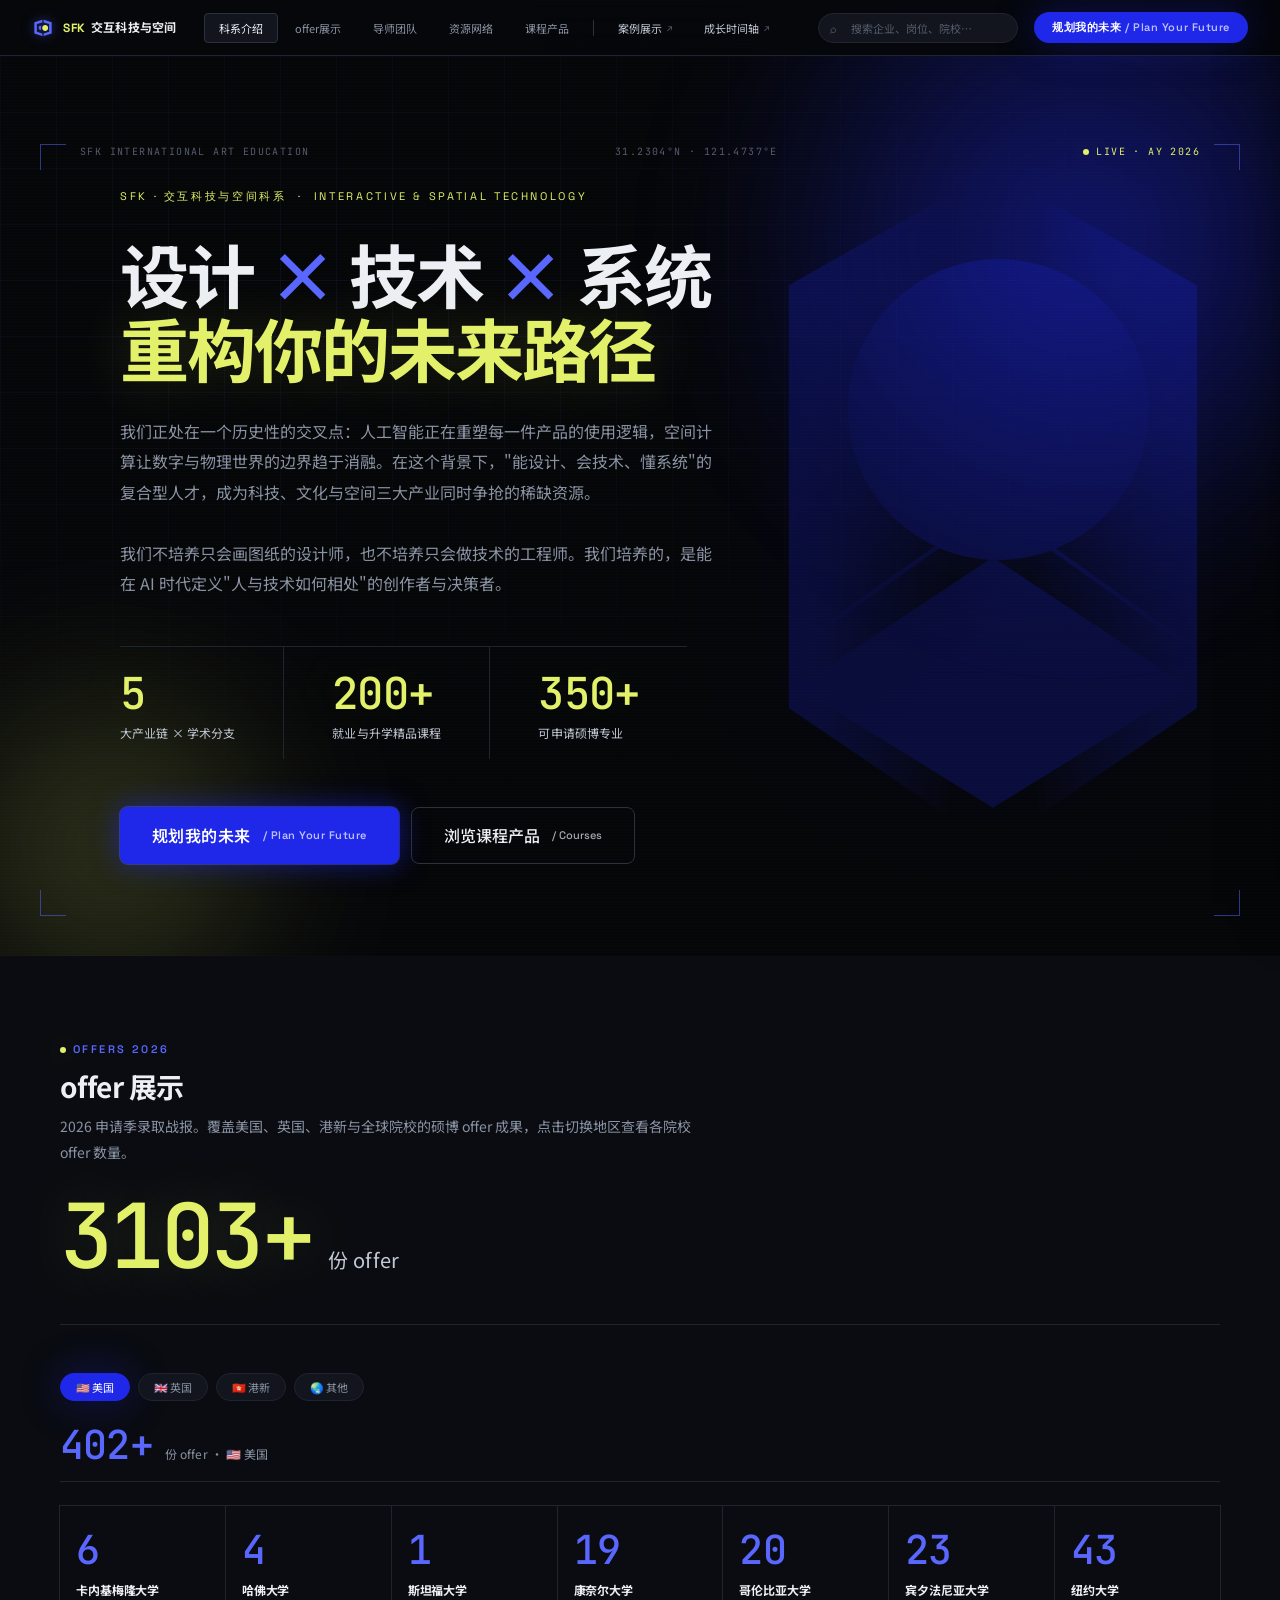
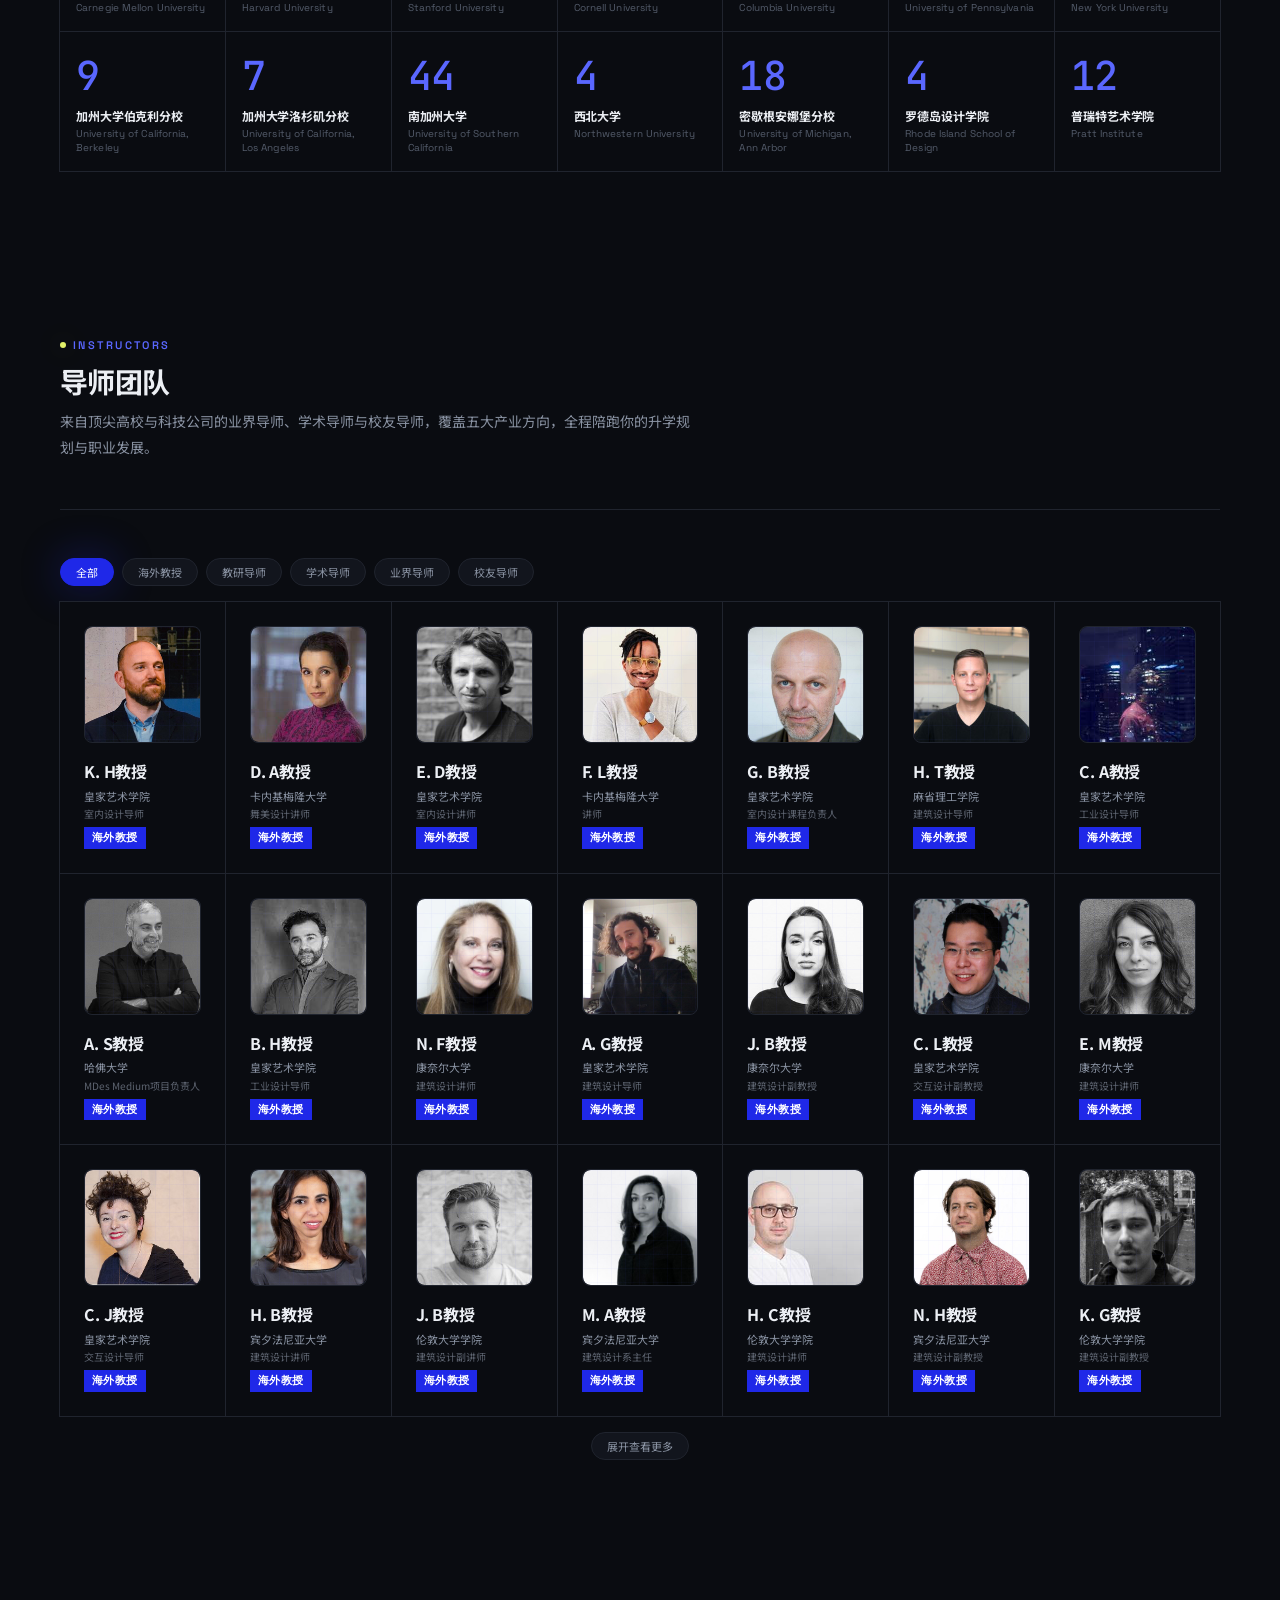
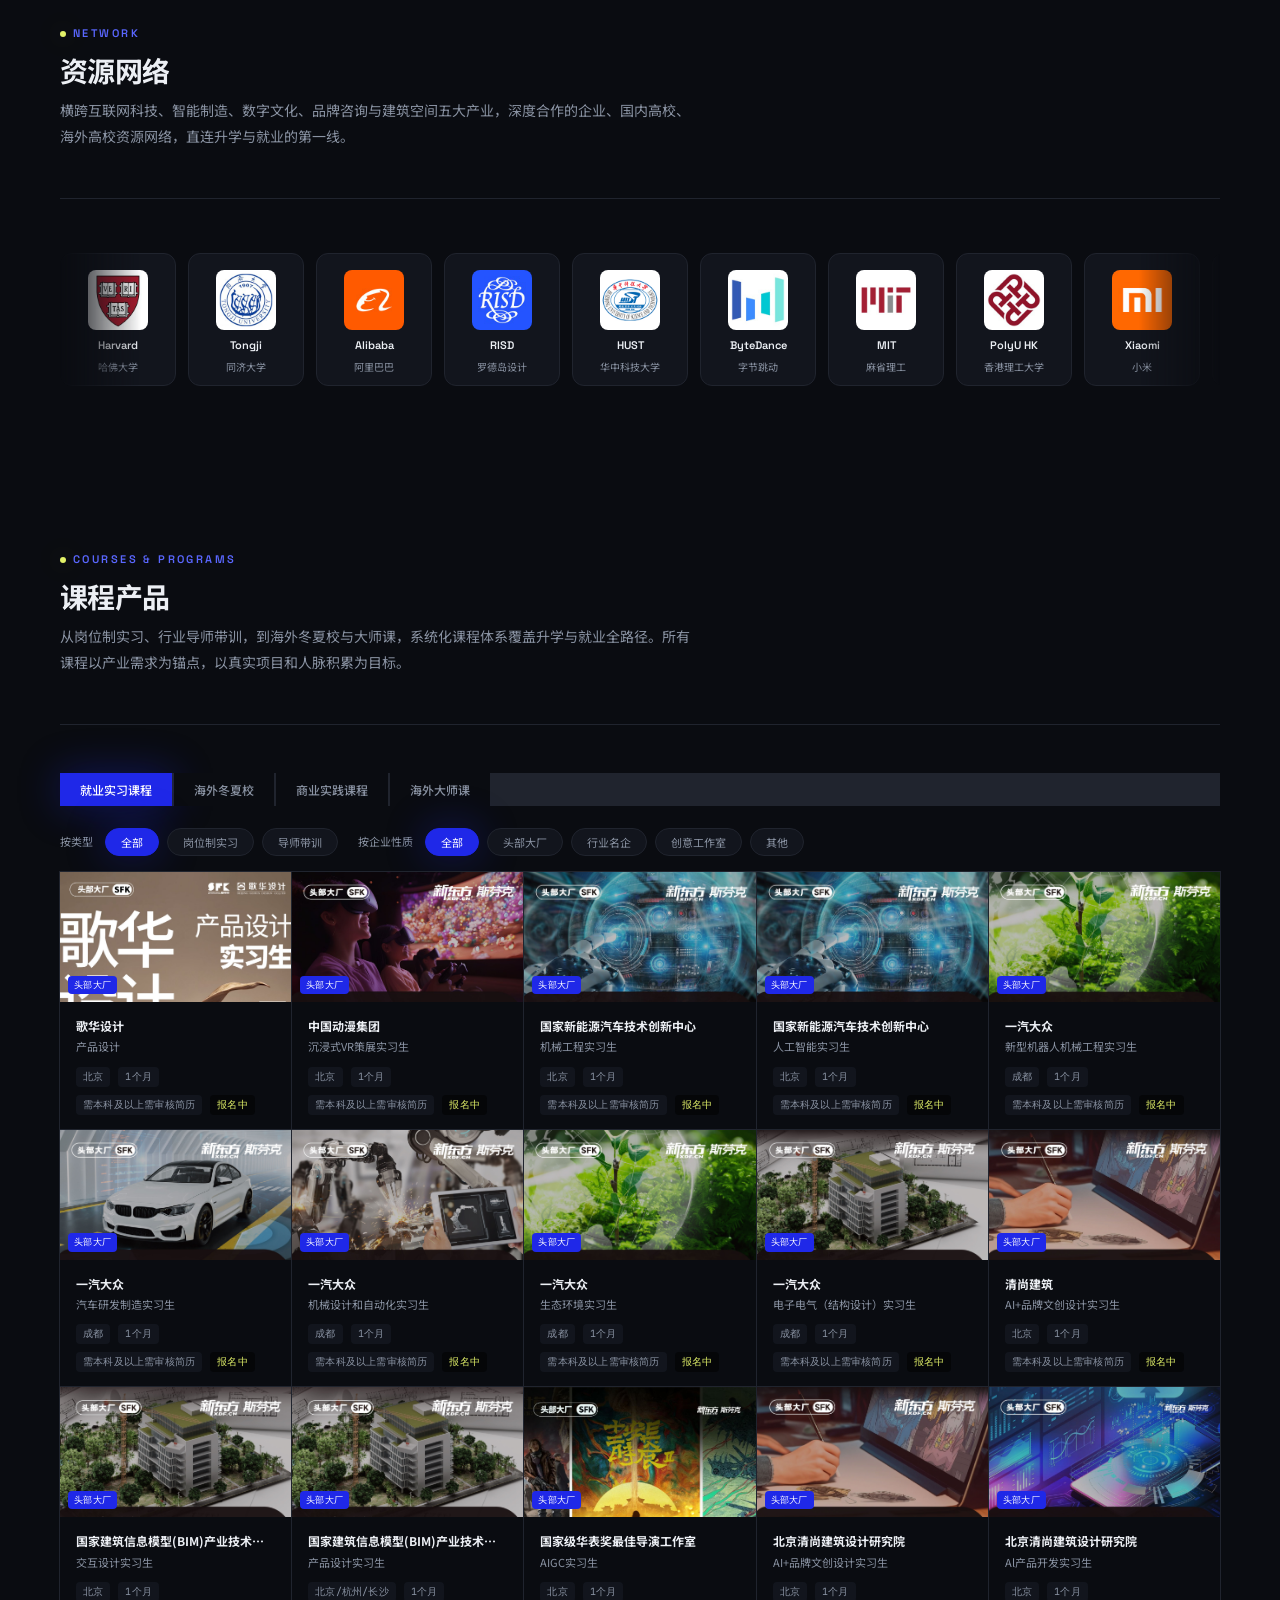
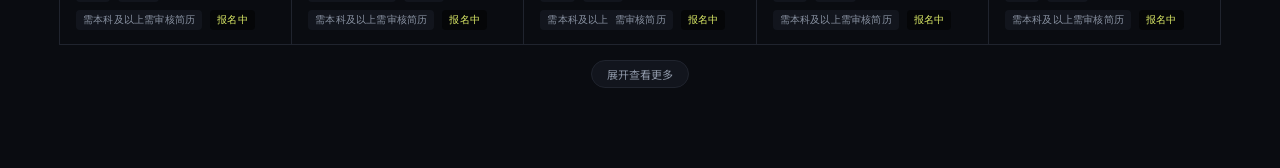
==== commit 2f1549f7: "some big update" ====
--- a/index.html
+++ b/index.html
@@ -31,7 +31,7 @@
     <button class="navbar__btn" onclick="Router.go('home',{scrollTo:'#courses'})">课程产品</button>
     <span class="navbar__div" aria-hidden="true"></span>
     <button class="navbar__btn navbar__btn--page" onclick="Router.go('portfolio')">案例展示</button>
-    <button class="navbar__btn navbar__btn--page" onclick="Router.go('timeline')">升学时间轴</button>
+    <button class="navbar__btn navbar__btn--page" onclick="Router.go('timeline')">成长时间轴</button>
   </div>
   <div class="navbar__search-wrap">
     <span class="navbar__search-icon">⌕</span>
@@ -42,6 +42,11 @@
     规划我的未来 <span class="u-en" style="font-size:11px;opacity:.7;">/ Plan Your Future</span>
   </button>
 </nav>
+
+<!-- ═══ STICKY COLLAPSE BAR ═══ -->
+<div id="sticky-collapse" class="sticky-collapse" style="display:none">
+  <button class="sticky-collapse__btn" id="sticky-collapse-btn">↑ 收起</button>
+</div>
 
 <!-- ═══ SIDEBAR ═══ -->
 <div id="sidebar-overlay" class="sidebar-overlay" onclick="Sidebar.close()"></div>
@@ -156,6 +161,7 @@
     <div class="filter-bar" id="instructor-tabs" style="margin-bottom:16px;">
       <button class="filter-btn is-active" data-itype="all" onclick="HomePage.filterInstructors('all',this)">全部</button>
       <button class="filter-btn" data-itype="overseas" onclick="HomePage.filterInstructors('overseas',this)">海外教授</button>
+      <button class="filter-btn" data-itype="research" onclick="HomePage.filterInstructors('research',this)">教研导师</button>
       <button class="filter-btn" data-itype="academic" onclick="HomePage.filterInstructors('academic',this)">学术导师</button>
       <button class="filter-btn" data-itype="industry" onclick="HomePage.filterInstructors('industry',this)">业界导师</button>
       <button class="filter-btn" data-itype="alumni" onclick="HomePage.filterInstructors('alumni',this)">校友导师</button>
@@ -221,19 +227,48 @@
 ════════════════════════════════════════ -->
 <div id="page-timeline" class="page">
   <section class="timeline-hero">
-    <h1 class="timeline-hero__title">升学时间轴</h1>
-    <p class="timeline-hero__sub">按留学年制规划每个学年的关键任务节点。学年从 9 月开学起算，分四个季度。点击课程标签可跳转至对应课程产品页面。</p>
+    <h1 class="timeline-hero__title">成长时间轴</h1>
+    <p class="timeline-hero__sub">选择就读阶段，灵活查看全程规划路径。点击相应模块可查询可报名课程列表。</p>
   </section>
   <div class="timeline-section">
+
+    <!-- Selectors -->
+    <div class="tl-controls">
+      <div class="tl-ctrl-group">
+        <div class="tl-ctrl-label">本科阶段</div>
+        <div class="tl-seg-tabs" id="tl-tabs-ug">
+          <button class="tl-seg-tab" data-val="uk3">英国本科 3年</button>
+          <button class="tl-seg-tab" data-val="us4">美国本科 4年</button>
+          <button class="tl-seg-tab" data-val="arch5">建筑学 5年</button>
+          <button class="tl-seg-tab" data-val="">不含本科</button>
+        </div>
+      </div>
+      <div class="tl-ctrl-group">
+        <div class="tl-ctrl-label">研究生阶段</div>
+        <div class="tl-seg-tabs" id="tl-tabs-pg">
+          <button class="tl-seg-tab" data-val="pg1">研究生 1年</button>
+          <button class="tl-seg-tab" data-val="pg15">研究生 1.5年</button>
+          <button class="tl-seg-tab" data-val="pg2">研究生 2年</button>
+          <button class="tl-seg-tab" data-val="">不含研究生</button>
+        </div>
+      </div>
+    </div>
+
+    <!-- Legend -->
     <div class="tl-legend">
-      <div class="tl-legend__item"><div class="tl-legend__dot" style="background:var(--color-primary-veil);border:1px solid var(--color-primary-bright);"></div>实习</div>
-      <div class="tl-legend__item"><div class="tl-legend__dot" style="background:var(--color-success-veil);border:1px solid var(--color-success);"></div>夏校/冬校</div>
-      <div class="tl-legend__item"><div class="tl-legend__dot" style="background:var(--color-warning-veil);border:1px solid var(--color-warning);"></div>商业实践</div>
-      <div class="tl-legend__item"><div class="tl-legend__dot" style="background:var(--color-danger-veil);border:1px solid var(--color-danger);"></div>大师课</div>
-      <div class="tl-legend__item"><div class="tl-legend__dot" style="background:var(--color-surface);border:1px solid var(--color-border);"></div>GPA支持</div>
-    </div>
-    <div class="track-tabs" id="track-tabs"></div>
-    <div id="track-panels"></div>
+      <div class="tl-legend__item"><div class="tl-legend__dot tl-legend__dot--milestone"></div>关键节点</div>
+      <div class="tl-legend__item"><div class="tl-legend__dot tl-legend__dot--summer"></div>夏冬校</div>
+      <div class="tl-legend__item"><div class="tl-legend__dot tl-legend__dot--biz"></div>商业实践</div>
+      <div class="tl-legend__item"><div class="tl-legend__dot tl-legend__dot--master"></div>大师课</div>
+      <div class="tl-legend__item"><div class="tl-legend__dot tl-legend__dot--gpa"></div>学业支持</div>
+      <div class="tl-legend__item"><div class="tl-legend__dot tl-legend__dot--internship"></div>求职准备</div>
+    </div>
+
+    <!-- Gantt -->
+    <div class="tl-gantt-wrap" id="tl-gantt-wrap">
+      <div class="tl-gantt" id="tl-gantt"></div>
+    </div>
+
   </div>
 </div>
 
@@ -257,37 +292,15 @@
   TimelinePage.build();
   Search.init();
 
-  // Poster overlay — replaced by ImageModal (components.js)
-  /*
-  const overlay = document.createElement('div');
-  overlay.className = 'poster-overlay';
-  overlay.innerHTML = '<button class="poster-overlay__close" aria-label="Close">✕</button><img class="poster-overlay__img" src="" alt="">';
-  document.body.appendChild(overlay);
-  const overlayImg = overlay.querySelector('.poster-overlay__img');
-
-  function openPoster(src, alt) {
-    overlayImg.src = src;
-    overlayImg.alt = alt;
-    overlay.classList.add('is-open');
-    document.body.style.overflow = 'hidden';
+  // Restore page from URL hash on load/refresh (page-level only, no scroll)
+  const PAGES = ['portfolio','planning','timeline'];
+  const hashPage = location.hash.replace('#', '');
+  if (PAGES.includes(hashPage)) {
+    Router.go(hashPage);
+  } else {
+    window.scrollTo(0, 0);
   }
-  function closePoster() {
-    overlay.classList.remove('is-open');
-    document.body.style.overflow = '';
-    overlayImg.src = '';
-  }
-
-  overlay.querySelector('.poster-overlay__close').addEventListener('click', closePoster);
-  overlay.addEventListener('click', e => { if (e.target === overlay) closePoster(); });
-  document.addEventListener('keydown', e => { if (e.key === 'Escape') closePoster(); });
-
-  document.addEventListener('click', e => {
-    const imgEl = e.target.closest('.course-card__img');
-    if (!imgEl) return;
-    const img = imgEl.querySelector('img');
-    if (img) openPoster(img.src, img.alt);
-  });
-  */
+
 })();
 </script>
 
--- a/assets/css/style.css
+++ b/assets/css/style.css
@@ -187,6 +187,7 @@
 .tag--accent   { background: var(--color-accent);  color: var(--color-void); }
 .tag--surface  { background: var(--color-surface);  color: var(--color-text-muted); border: 1px solid var(--color-border); }
 .tag--outline  { background: transparent; border: 1px solid var(--color-border); color: var(--color-text-muted); }
+.tag--teal     { background: #0d9488; color: #fff; }
 
 /* ── FILTER BAR ── */
 .filter-bar { display: flex; gap: var(--space-2); flex-wrap: wrap; align-items: center; margin-bottom: var(--space-4); }
--- a/assets/css/components.css
+++ b/assets/css/components.css
@@ -200,6 +200,8 @@
   color: var(--color-primary-bright); letter-spacing: .04em;
   transition: border-color var(--transition-fast), box-shadow var(--transition-fast), color var(--transition-fast);
 }
+.person-card__avatar--photo { padding: 0; font-size: 0; }
+.person-card__avatar--photo img { width: 100%; height: 100%; object-fit: cover; border-radius: inherit; display: block; }
 .person-card__avatar::after {
   content: ""; position: absolute; inset: 0; pointer-events: none; opacity: .5;
   background:
--- a/assets/css/pages.css
+++ b/assets/css/pages.css
@@ -447,7 +447,66 @@
 .tl-tag--gpa       { background: var(--color-surface); color: var(--color-text-muted); }
 .tl-legend { display: flex; gap: var(--space-3); margin-bottom: var(--space-4); flex-wrap: wrap; font-size: var(--text-xs); }
 .tl-legend__item { display: flex; align-items: center; gap: 5px; }
-.tl-legend__dot { width: 10px; height: 10px; border-radius: 1px; }
+.tl-legend__dot { width: 24px; height: 8px; border-radius: 2px; }
+.tl-legend__dot--milestone { background: var(--color-accent-bright); }
+.tl-legend__dot--summer    { background: var(--color-success); }
+.tl-legend__dot--biz       { background: var(--color-warning); }
+.tl-legend__dot--master    { background: var(--color-danger); }
+.tl-legend__dot--gpa       { background: var(--color-text-faint); }
+.tl-legend__dot--internship{ background: var(--color-primary-bright); }
+
+/* ── Gantt selector controls ── */
+.tl-controls { display: flex; gap: 32px; flex-wrap: wrap; margin-bottom: 24px; align-items: flex-start; }
+.tl-ctrl-group { display: flex; flex-direction: column; gap: 8px; }
+.tl-ctrl-label { font-size: 10px; letter-spacing: .12em; text-transform: uppercase; color: var(--color-text-faint); font-family: var(--font-en); }
+.tl-seg-tabs { display: flex; gap: 2px; background: var(--color-surface); border: 1px solid var(--color-border-2); border-radius: 8px; padding: 3px; }
+.tl-seg-tab { padding: 6px 14px; border-radius: 6px; border: none; cursor: pointer; font-size: 12px; font-family: var(--font-cn); color: var(--color-text-muted); background: transparent; transition: background .15s, color .15s; white-space: nowrap; }
+.tl-seg-tab:hover { color: var(--color-text); }
+.tl-seg-tab.is-active { background: var(--color-primary); color: #fff; font-weight: 600; }
+
+/* ── Gantt grid ── */
+.tl-gantt-wrap { overflow-x: auto; padding-bottom: 8px; }
+.tl-gantt { display: grid; grid-template-columns: 52px 76px repeat(12, minmax(46px, 1fr)); gap: 2px; min-width: 820px; }
+.tl-gh { background: var(--color-surface-2); font-size: 10px; font-family: var(--font-mono); color: var(--color-text-muted); padding: 7px 4px; text-align: center; font-weight: 500; letter-spacing: .04em; position: sticky; top: 0; z-index: 3; }
+.tl-gh--cat { text-align: left; padding-left: 8px; font-family: var(--font-cn); font-size: 9px; }
+.tl-year-band { grid-column: 1/-1; background: var(--color-surface); border-left: 3px solid var(--color-primary-bright); padding: 6px 12px; font-size: 11px; font-weight: 600; color: var(--color-primary-bright); font-family: var(--font-mono); letter-spacing: .06em; }
+.tl-seg-div { grid-column: 1/-1; height: 3px; background: linear-gradient(to right, var(--color-primary) 0%, transparent 80%); }
+.tl-yl { background: var(--color-surface); display: flex; align-items: center; justify-content: center; font-size: 10px; font-weight: 600; font-family: var(--font-mono); color: var(--color-text-muted); writing-mode: vertical-rl; letter-spacing: .08em; border-left: 3px solid var(--color-border-2); }
+.tl-cat { background: var(--color-surface); display: flex; align-items: center; padding: 0 8px; font-size: 9px; font-family: var(--font-cn); border-left: 2px solid var(--color-border); white-space: nowrap; color: var(--color-text-faint); }
+.tl-cat--milestone { border-left-color: var(--color-accent-bright); color: var(--color-accent-bright); }
+.tl-cat--growth    { border-left-color: var(--color-success);        color: var(--color-success); }
+.tl-cat--career    { border-left-color: var(--color-primary-bright); color: var(--color-primary-bright); }
+.tl-mc { background: var(--color-surface); min-height: 34px; }
+.tl-mc--odd { background: #0C0F18; }
+.tl-bar { border-radius: 4px; display: flex; align-items: center; padding: 0 7px; font-size: 10px; font-family: var(--font-cn); font-weight: 500; white-space: nowrap; overflow: hidden; text-overflow: ellipsis; height: 28px; margin: 3px 1px; cursor: default; z-index: 2; transition: filter .15s; }
+.tl-bar:hover { filter: brightness(1.15); }
+.tl-bar.is-linked { cursor: pointer; }
+.tl-bar.is-linked::after { content: ' ↗'; font-size: 9px; opacity: .7; flex-shrink: 0; }
+.tl-bar--internship { background: rgba(90,103,255,.22);  color: var(--color-primary-bright); box-shadow: inset 0 0 0 1px rgba(90,103,255,.4); }
+.tl-bar--summer     { background: rgba(79,209,139,.18);  color: var(--color-success);        box-shadow: inset 0 0 0 1px rgba(79,209,139,.38); }
+.tl-bar--biz        { background: rgba(255,154,61,.18);  color: var(--color-warning);        box-shadow: inset 0 0 0 1px rgba(255,154,61,.38); }
+.tl-bar--master     { background: rgba(255,90,110,.18);  color: var(--color-danger);         box-shadow: inset 0 0 0 1px rgba(255,90,110,.36); }
+.tl-bar--gpa        { background: var(--color-surface-2); color: var(--color-text-muted);    box-shadow: inset 0 0 0 1px var(--color-border-2); }
+.tl-bar--milestone  { background: rgba(226,241,105,.15); color: var(--color-accent-bright);  box-shadow: inset 0 0 0 1px rgba(226,241,105,.38); }
+.tl-gantt-empty { padding: 40px; text-align: center; color: var(--color-text-faint); font-size: 13px; writing-mode: horizontal-tb; }
+
+/* ── Sticky collapse bar ── */
+.sticky-collapse {
+  position: fixed; bottom: 24px; left: 50%; transform: translateX(-50%);
+  z-index: 200; pointer-events: none;
+}
+.sticky-collapse__btn {
+  pointer-events: all;
+  background: var(--color-surface-2);
+  border: 1px solid var(--color-border-2);
+  color: var(--color-text-muted);
+  font-family: var(--font-cn); font-size: 12px;
+  padding: 8px 20px; border-radius: 20px;
+  cursor: pointer; white-space: nowrap;
+  box-shadow: 0 4px 16px rgba(0,0,0,.4);
+  transition: background .15s, color .15s, opacity .2s;
+}
+.sticky-collapse__btn:hover { background: var(--color-surface); color: var(--color-text); }
 
 /* ── RESPONSIVE (ordered: large → small max-width) ── */
 @media (max-width: 1100px) {
@@ -490,8 +549,11 @@
   display: flex;
   gap: 12px;
   width: max-content;
+  will-change: transform;
   animation: coop-scroll-fwd 48s linear infinite;
-}
+  animation-play-state: running;
+}
+.coop-marquee-track.is-paused { animation-play-state: paused; }
 .coop-marquee-wrap:hover .coop-marquee-track { animation-play-state: paused; }
 @keyframes coop-scroll-fwd { from { transform: translateX(0); } to { transform: translateX(-50%); } }
 
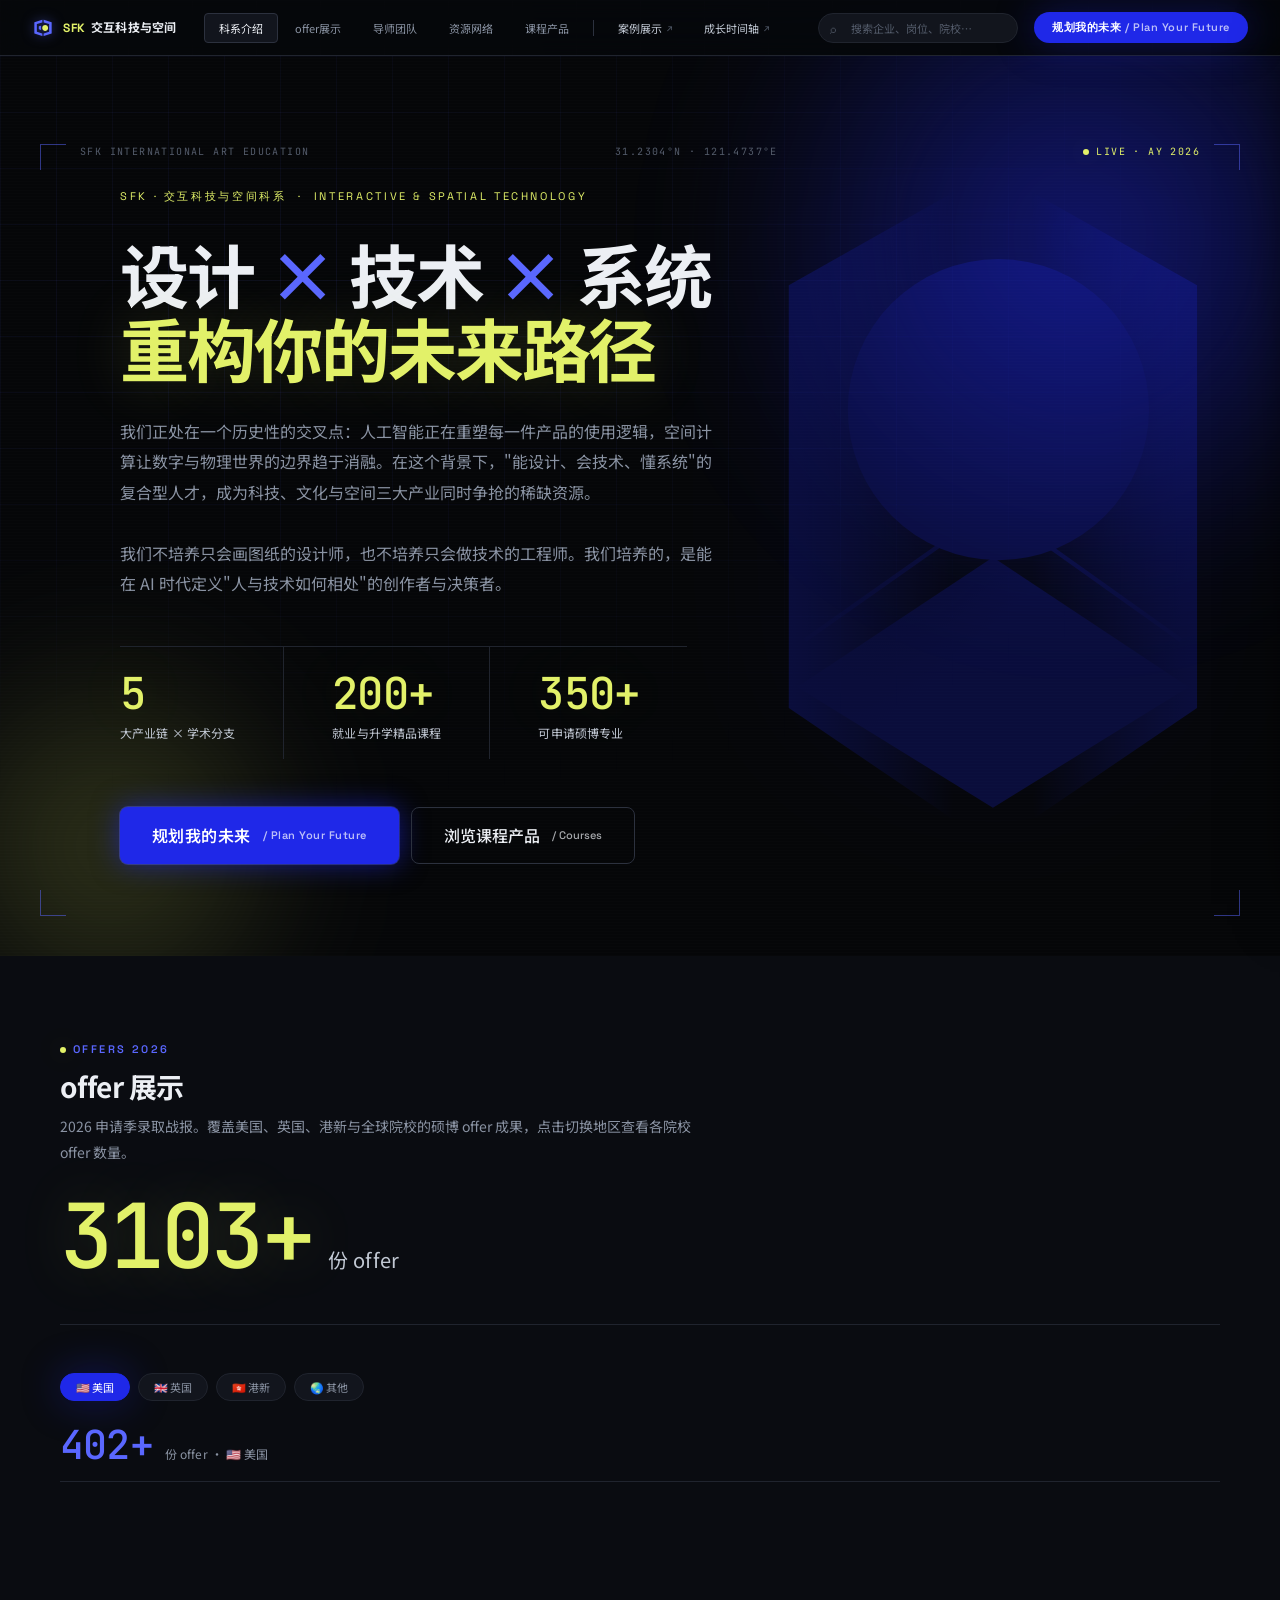
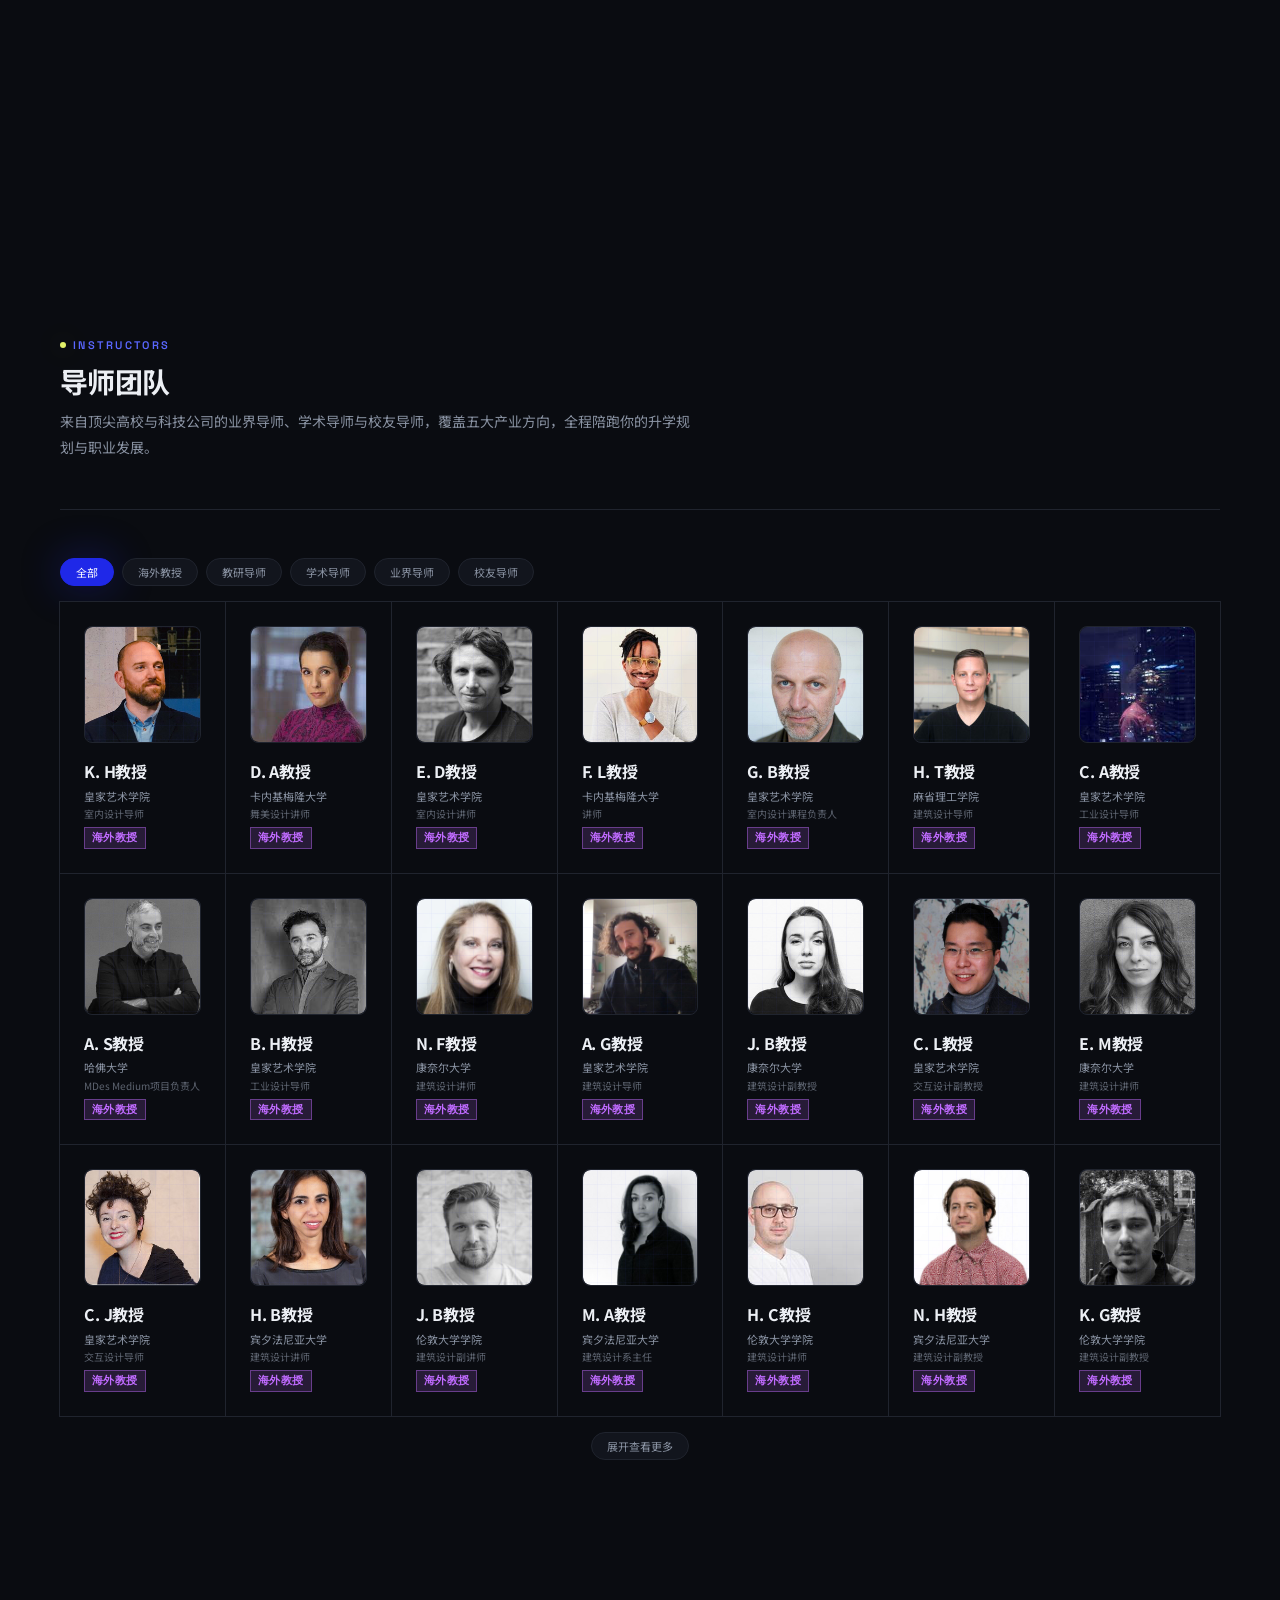
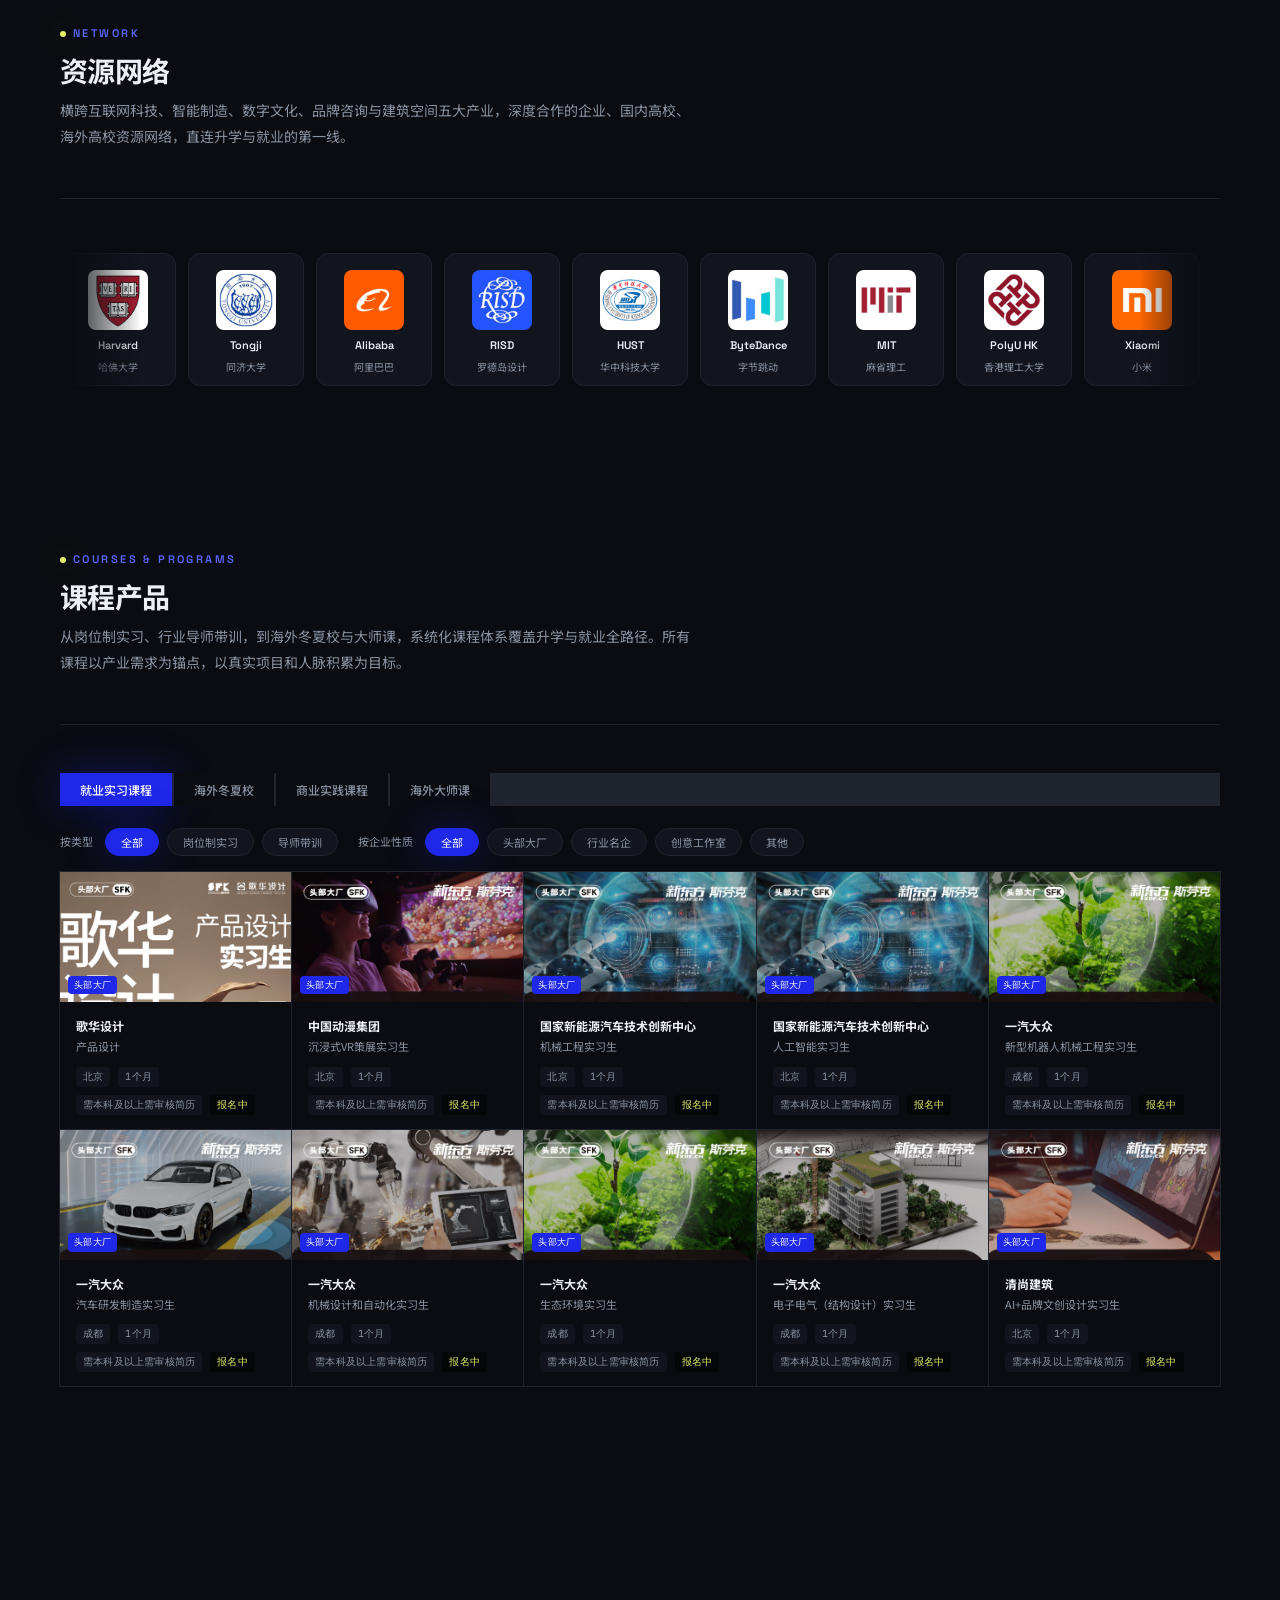
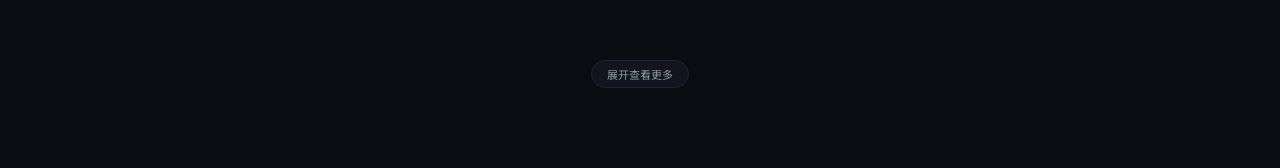
==== commit 1b813895: "fix UI; downsizing img" ====
--- a/index.html
+++ b/index.html
@@ -217,7 +217,6 @@
     <h1 class="plan-hero__title">职业规划 <em>× 产业全景</em></h1>
     <p class="plan-hero__sub">从五大产业链出发，深入了解每个赛道的头部企业、核心岗位与对应升学路径。点击企业查看岗位详情，点击岗位方向查看匹配院校。</p>
   </section>
-  <div class="industry-overview" id="plan-overview-grid"></div>
   <nav class="industry-nav" id="industry-nav"></nav>
   <div id="industry-sections"></div>
 </div>
--- a/assets/css/style.css
+++ b/assets/css/style.css
@@ -135,9 +135,6 @@
 .u-visually-hidden { position: absolute; width: 1px; height: 1px; overflow: hidden; clip: rect(0,0,0,0); }
 .u-en { font-family: var(--font-en); }
 .u-muted { color: var(--color-text-muted); }
-.u-faint  { color: var(--color-text-faint); }
-.u-primary { color: var(--color-primary-bright); }
-.u-truncate { white-space: nowrap; overflow: hidden; text-overflow: ellipsis; }
 
 /* ── PAGE SWITCHING ── */
 .page { display: none; padding-top: var(--navbar-h); }
@@ -183,11 +180,13 @@
   font-weight: 600;
   letter-spacing: .04em;
 }
-.tag--primary  { background: var(--color-primary); color: #fff; }
-.tag--accent   { background: var(--color-accent);  color: var(--color-void); }
-.tag--surface  { background: var(--color-surface);  color: var(--color-text-muted); border: 1px solid var(--color-border); }
-.tag--outline  { background: transparent; border: 1px solid var(--color-border); color: var(--color-text-muted); }
-.tag--teal     { background: #0d9488; color: #fff; }
+
+/* Instructor role tags — veil chips, one hue per role (no grey) */
+.tag--industry { background: rgba(90,103,255,.16);  color: #8C97FF;                    box-shadow: inset 0 0 0 1px rgba(90,103,255,.42); }
+.tag--academic { background: rgba(226,241,105,.14); color: var(--color-accent-bright); box-shadow: inset 0 0 0 1px rgba(226,241,105,.38); }
+.tag--research { background: rgba(79,209,139,.16);  color: var(--color-success);       box-shadow: inset 0 0 0 1px rgba(79,209,139,.42); }
+.tag--alumni   { background: rgba(255,154,61,.15);  color: var(--color-warning);       box-shadow: inset 0 0 0 1px rgba(255,154,61,.42); }
+.tag--overseas { background: rgba(192,107,255,.16); color: var(--color-culture);       box-shadow: inset 0 0 0 1px rgba(192,107,255,.42); }
 
 /* ── FILTER BAR ── */
 .filter-bar { display: flex; gap: var(--space-2); flex-wrap: wrap; align-items: center; margin-bottom: var(--space-4); }
@@ -207,8 +206,8 @@
 
 /* ── TAB BAR ── */
 .tab-bar { display: flex; gap: 2px; background: var(--color-border); flex-wrap: wrap; }
-/* Segment tabs — courses (.tab-btn) + timeline tracks (.track-tab) share one recipe */
-.tab-btn, .track-tab {
+/* Segment tabs — courses */
+.tab-btn {
   padding: 8px 20px;
   font-size: var(--text-sm);
   font-weight: 500;
@@ -218,8 +217,8 @@
   font-family: var(--font-cn);
   border: none;
 }
-.tab-btn:hover, .track-tab:hover { color: var(--color-text); background: var(--color-surface); }
-.tab-btn.is-active, .track-tab.is-active { background: var(--color-primary); color: #fff; box-shadow: var(--glow-primary-soft); }
+.tab-btn:hover { color: var(--color-text); background: var(--color-surface); }
+.tab-btn.is-active { background: var(--color-primary); color: #fff; box-shadow: var(--glow-primary-soft); }
 .tab-panel { display: none; }
 .tab-panel.is-active { display: block; }
 
@@ -253,7 +252,12 @@
 /* Scroll-reveal — only active once effects.js confirms support (body.fx-ready).
    Without JS the sections render normally. */
 .fx-ready .home-section {
-  opacity: 0; transform: translateY(26px);
-  transition: opacity .7s var(--ease-out), transform .7s var(--ease-out);
-}
-.fx-ready .home-section.in-view { opacity: 1; transform: none; }
+  opacity: 0;
+  transition: opacity .6s var(--ease-out);
+}
+.fx-ready .home-section.in-view { opacity: 1; }
+
+/* Generic scroll-reveal — planning sections, portfolio cards, overview cards.
+   Attached by effects.js (body.fx-ready); no-JS renders everything normally. */
+.fx-ready .fx-reveal { opacity: 0; transform: translateY(20px); transition: opacity .6s var(--ease-out), transform .6s var(--ease-out); }
+.fx-ready .fx-reveal.in-view { opacity: 1; transform: none; }
--- a/assets/css/components.css
+++ b/assets/css/components.css
@@ -119,11 +119,38 @@
 .sidebar.is-open { transform: translateX(0); }
 .sidebar__close {
   position: absolute; top: var(--space-4); right: var(--space-4);
-  font-size: 20px; color: var(--color-text-muted); padding: var(--space-1);
-  z-index: 1;
-}
-.sidebar__close:hover { color: var(--color-text); }
-.sidebar__header { padding: var(--space-8) var(--space-6) var(--space-5); }
+  width: 34px; height: 34px; border-radius: 50%;
+  display: flex; align-items: center; justify-content: center;
+  font-size: 16px; line-height: 1; z-index: 2;
+  color: var(--color-text-muted);
+  background: rgba(18,21,29,.7); border: 1px solid var(--color-border-2);
+  -webkit-backdrop-filter: blur(6px); backdrop-filter: blur(6px);
+  transition: color var(--transition-fast), background var(--transition-fast), border-color var(--transition-fast), box-shadow var(--transition-fast), transform var(--transition-fast);
+}
+.sidebar__close:hover { color: var(--color-text); background: var(--color-surface-2); border-color: var(--color-primary-bright); box-shadow: var(--glow-primary-soft); transform: rotate(90deg); }
+.sidebar__header { position: relative; overflow: hidden; padding: var(--space-8) var(--space-6) var(--space-5); }
+.sidebar__header::before {
+  content: ""; position: absolute; inset: 0; z-index: 0; pointer-events: none;
+  background:
+    radial-gradient(540px 320px at 88% -40%, rgba(31,40,232,.5), transparent 62%),
+    linear-gradient(rgba(90,103,255,.06) 1px, transparent 1px) 0 0 / 100% 44px,
+    linear-gradient(90deg, rgba(90,103,255,.06) 1px, transparent 1px) 0 0 / 44px 100%;
+  -webkit-mask-image: radial-gradient(120% 120% at 78% 0%, #000 8%, transparent 76%);
+          mask-image: radial-gradient(120% 120% at 78% 0%, #000 8%, transparent 76%);
+}
+.sidebar__header > * { position: relative; z-index: 1; }
+
+/* Staggered content entrance when the panel opens */
+@keyframes sbRise { from { opacity: 0; transform: translateY(14px); } to { opacity: 1; transform: none; } }
+@media (prefers-reduced-motion: no-preference) {
+  .sidebar.is-open .sidebar__header { animation: sbRise .45s var(--ease-out) both; }
+  .sidebar.is-open .sidebar__body > * { animation: sbRise .5s var(--ease-out) both; }
+  .sidebar.is-open .sidebar__body > *:nth-child(1) { animation-delay: .08s; }
+  .sidebar.is-open .sidebar__body > *:nth-child(2) { animation-delay: .14s; }
+  .sidebar.is-open .sidebar__body > *:nth-child(3) { animation-delay: .20s; }
+  .sidebar.is-open .sidebar__body > *:nth-child(4) { animation-delay: .26s; }
+  .sidebar.is-open .sidebar__body > *:nth-child(n+5) { animation-delay: .30s; }
+}
 .sidebar__eyebrow { font-family: var(--font-mono); font-size: var(--text-xs); letter-spacing: .12em; text-transform: uppercase; color: var(--color-primary-bright); font-weight: 500; margin-bottom: var(--space-2); }
 .sidebar__title { font-size: var(--text-lg); font-weight: 700; line-height: 1.3; margin-bottom: var(--space-1); }
 .sidebar__subtitle { font-size: var(--text-sm); color: var(--color-text-muted); }
@@ -137,10 +164,12 @@
 }
 .sidebar__section p, .sidebar__section div { font-size: var(--text-sm); line-height: 1.78; color: var(--color-text-secondary); }
 .sidebar__divider { border: none; border-top: 1px solid var(--color-border); margin: var(--space-4) 0; }
+.sidebar__job-entry { padding: var(--space-4) 0; }
+.sidebar__job-entry--divider { border-top: 1px solid var(--color-border); }
 
 /* Sidebar tag cloud */
 .sidebar__tags { display: flex; flex-wrap: wrap; gap: var(--space-1); }
-.sidebar__tag { font-size: var(--text-xs); padding: 3px 8px; background: var(--color-surface); border: 1px solid var(--color-border); }
+.sidebar__tag { font-size: var(--text-xs); padding: 3px 9px; background: rgba(90,103,255,.10); color: var(--color-primary-bright); border: 1px solid rgba(90,103,255,.28); border-radius: var(--radius-sm); }
 
 /* Salary badge */
 .salary-badge {
@@ -179,16 +208,14 @@
   position: relative; cursor: pointer; overflow: hidden;
   transition: background var(--transition-fast);
 }
-/* Shared hover-reveal accent bar (person / resource / offer cards) */
-.person-card::before, .resource-card::before, .offer-card::before {
+/* Shared hover-reveal accent bar (person / offer cards) */
+.person-card::before, .offer-card::before {
   content: ""; position: absolute; background: var(--color-primary);
   transition: transform var(--transition-med); box-shadow: var(--glow-primary-soft);
 }
 .person-card::before, .offer-card::before { top: 0; left: 0; right: 0; height: 2px; transform: scaleX(0); transform-origin: left; }
-.resource-card::before { left: 0; top: 0; bottom: 0; width: 2px; transform: scaleY(0); transform-origin: top; }
 .person-card:hover { background: var(--color-surface); }
 .person-card:hover::before, .offer-card:hover::before { transform: scaleX(1); }
-.resource-card:hover::before { transform: scaleY(1); }
 .person-card__avatar {
   width: 100%; aspect-ratio: 1;
   background:
@@ -216,18 +243,9 @@
 .person-card__title { font-size: var(--text-xs); color: var(--color-text-muted); line-height: 1.5; }
 .person-card__sub { font-size: 10px; color: var(--color-text-muted); opacity: .65; line-height: 1.5; margin-top: 2px; }
 
-/* ── RESOURCE CARD ── */
-.resource-card { padding: var(--space-4) var(--space-5); background: var(--color-bg); position: relative; transition: background var(--transition-fast); overflow: hidden; }
-.resource-card:hover { background: var(--color-surface); }
-.resource-card__type {
-  font-family: var(--font-mono); font-size: 9px; letter-spacing: .12em;
-  text-transform: uppercase; color: var(--color-primary-bright); font-weight: 500; margin-bottom: var(--space-2);
-}
-.resource-card__name { font-size: var(--text-sm); font-weight: 700; margin-bottom: var(--space-1); line-height: 1.3; }
-.resource-card__desc { font-size: var(--text-xs); color: var(--color-text-muted); line-height: 1.5; }
-
 /* ── COURSE CARD ── */
-.course-card { background: var(--color-bg); display: flex; flex-direction: column; }
+.course-card { background: var(--color-bg); display: flex; flex-direction: column; transition: transform var(--transition-fast), box-shadow var(--transition-fast); }
+.course-card:hover { transform: translateY(-2px); box-shadow: 0 0 0 1px var(--color-border-2), 0 14px 30px -18px rgba(0,0,0,.8); }
 .course-card__img {
   width: 100%; aspect-ratio: 16/9; background: var(--color-surface);
   display: flex; align-items: center; justify-content: center;
@@ -259,25 +277,8 @@
   padding: 2px 7px; border-radius: var(--radius-sm); z-index: 1;
 }
 
-/* ── POSTER OVERLAY ── */
-.poster-overlay {
-  display: none; position: fixed; inset: 0; z-index: 9999;
-  background: rgba(0,0,0,.82); align-items: center; justify-content: center;
-  backdrop-filter: blur(6px);
-}
-.poster-overlay.is-open { display: flex; }
-.poster-overlay__img {
-  max-height: 90vh; max-width: 90vw; width: auto;
-  border-radius: var(--radius-sm); box-shadow: 0 24px 80px rgba(0,0,0,.6);
-  pointer-events: none;
-}
-.poster-overlay__close {
-  position: fixed; top: 20px; right: 24px;
-  background: none; border: none; color: #fff; font-size: 28px;
-  cursor: pointer; line-height: 1; opacity: .7;
-}
-.poster-overlay__close:hover { opacity: 1; }
-.course-card__img-label {
+/* Shared on-image category label (courses + portfolio — one style) */
+.course-card__img-label, .port-card__cat-tag {
   position: absolute; bottom: 8px; left: 8px;
   background: var(--color-primary); color: #fff;
   font-size: 9px; padding: 2px 6px; font-family: var(--font-mono); letter-spacing: .03em; border-radius: var(--radius-sm);
@@ -292,8 +293,17 @@
 .course-card__badge--status-full { background: var(--color-danger-veil); color: var(--color-danger); box-shadow: inset 0 0 0 1px rgba(255,90,110,.28); }
 
 /* ── PORTFOLIO CARD ── */
-.port-card { background: var(--color-bg); cursor: pointer; transition: opacity var(--transition-fast); }
-.port-card:hover { opacity: .85; }
+.port-card { background: var(--color-bg); cursor: pointer; position: relative; transition: transform var(--transition-med), box-shadow var(--transition-med); }
+/* Hover: subtle top accent bar + gentle lift + slow image push-in. z-index raise
+   keeps the hovered card (and its outline) above neighbours so no edge gets clipped. */
+.port-card::before {
+  content: ""; position: absolute; top: 0; left: 0; right: 0; height: 2px; z-index: 3; pointer-events: none;
+  background: var(--color-accent); box-shadow: var(--glow-accent);
+  transform: scaleX(0); transform-origin: left; transition: transform var(--transition-med);
+}
+.port-card:hover { z-index: 5; transform: translateY(-3px); box-shadow: 0 0 0 1px var(--color-border-2), 0 16px 32px -20px rgba(0,0,0,.85); }
+.port-card:hover::before { transform: scaleX(1); }
+.port-card:hover .port-card__img img { transform: scale(1.045); }
 .port-card__img {
   width: 100%; aspect-ratio: 4/3; background: var(--color-surface);
   display: flex; align-items: center; justify-content: center;
@@ -301,13 +311,13 @@
 }
 .port-card__img img {
   position: absolute; inset: 0; width: 100%; height: 100%; object-fit: cover; object-position: top;
+  transition: transform var(--transition-med);
 }
 .port-card__img-placeholder {
   font-family: var(--font-en); font-size: var(--text-xs); color: var(--color-text-muted); opacity: .4;
 }
 .port-card__cat-tag {
-  position: absolute; top: 10px; left: 10px; font-size: 9px; padding: 2px 7px;
-  background: rgba(0,0,0,.55); color: #fff; font-family: var(--font-mono); letter-spacing: .05em; border-radius: var(--radius-sm);
+  z-index: 2;
 }
 .port-card__body { padding: var(--space-3) 14px; display: flex; flex-direction: column; gap: 3px; }
 .port-card__title { font-size: var(--text-sm); font-weight: 700; }
--- a/assets/css/pages.css
+++ b/assets/css/pages.css
@@ -182,8 +182,6 @@
 .offer-card__school-zh { font-size: var(--text-sm); font-weight: 700; color: var(--color-text); line-height: 1.35; letter-spacing: -.01em; margin-bottom: 3px; }
 .offer-card__school-en { font-family: var(--font-en); font-size: 10px; color: var(--color-text-faint); line-height: 1.4; letter-spacing: .01em; }
 
-@media (max-width: 1024px) { .industry-ov-card { flex-basis: 170px; } }
-
 /* ── PLANNING PAGE ── */
 .plan-hero {
   background: var(--color-void); color: var(--color-text);
@@ -204,39 +202,70 @@
 .plan-hero__title em { font-style: normal; color: var(--color-accent); text-shadow: var(--glow-accent-soft); }
 .plan-hero__sub { font-size: var(--text-md); color: var(--color-text-muted); max-width: 640px; line-height: 1.85; text-wrap: pretty; }
 
-/* Industry overview cards — flex so the 5 cards grow to fill full width (no trailing blank) */
-.industry-overview { display: flex; flex-wrap: wrap; gap: 1px; }
-.industry-ov-card {
-  flex: 1 1 200px; min-width: 0;
-  background: var(--color-bg); padding: var(--space-6) var(--space-5);
-  cursor: pointer; transition: background var(--transition-fast);
-  display: flex; flex-direction: column; gap: var(--space-2);
-  border-bottom: 2px solid transparent; position: relative; overflow: hidden;
-  box-shadow: 0 0 0 1px var(--color-border);
-}
-.industry-ov-card:hover { background: var(--color-surface); border-bottom-color: var(--color-primary); }
-.industry-ov-card__num { font-family: var(--font-en); font-size: var(--text-xs); font-weight: 700; color: var(--color-primary-bright); letter-spacing: .14em; }
-.industry-ov-card__name { font-size: var(--text-md); font-weight: 700; line-height: 1.25; letter-spacing: -.01em; color: var(--color-text); }
-.industry-ov-card__acad { font-size: var(--text-xs); color: var(--color-text-muted); line-height: 1.45; margin-top: 2px; }
-.industry-ov-card__acad-en { font-family: var(--font-en); font-size: 10px; color: var(--color-text-faint); letter-spacing: .02em; }
-.industry-ov-card__arrow { font-family: var(--font-en); font-size: 18px; color: var(--color-accent); margin-top: auto; opacity: 0; transform: translateX(-6px); transition: opacity var(--transition-fast), transform var(--transition-fast); }
-.industry-ov-card:hover .industry-ov-card__arrow { opacity: 1; transform: translateX(0); }
-
-/* Industry sticky nav */
+/* ── Industry rail — ONE nav that collapses from big cards → compact tabs on scroll ── */
 .industry-nav {
   position: sticky; top: var(--navbar-h); z-index: 900;
-  background: rgba(10,12,17,.85); -webkit-backdrop-filter: blur(12px); backdrop-filter: blur(12px);
+  display: flex; gap: 1px;
+  background: rgba(8,10,14,.82);
+  -webkit-backdrop-filter: blur(14px) saturate(140%); backdrop-filter: blur(14px) saturate(140%);
   border-bottom: 1px solid var(--color-border-2);
-  display: flex; overflow-x: auto;
-}
+  transition: box-shadow var(--transition-med);
+}
+.industry-nav.is-collapsed { box-shadow: 0 10px 30px -16px rgba(0,0,0,.85); }
+
 .industry-nav__btn {
-  padding: 14px var(--space-5); font-size: var(--text-sm); font-weight: 600;
-  color: var(--color-text-muted); white-space: nowrap;
-  border-bottom: 2px solid transparent; margin-bottom: -2px;
-  transition: all var(--transition-fast); font-family: var(--font-cn);
-}
-.industry-nav__btn:hover { color: var(--color-text); }
-.industry-nav__btn.is-active { color: var(--color-primary-bright); border-bottom-color: var(--color-primary-bright); }
+  flex: 1 1 0; min-width: 0; position: relative; overflow: hidden;
+  display: flex; flex-direction: column; align-items: flex-start; gap: var(--space-3);
+  padding: var(--space-6) var(--space-5);
+  background: var(--color-bg); box-shadow: 0 0 0 1px var(--color-border);
+  border-bottom: 2px solid transparent;
+  text-align: left; font-family: var(--font-cn); color: var(--color-text-secondary);
+  transition: background var(--transition-fast), color var(--transition-fast),
+              padding var(--transition-med), gap var(--transition-med), border-color var(--transition-fast);
+}
+.industry-nav__btn::before {
+  content: ""; position: absolute; top: 0; left: 0; right: 0; height: 2px;
+  background: var(--color-primary); box-shadow: var(--glow-primary-soft);
+  transform: scaleX(0); transform-origin: left; transition: transform var(--transition-med);
+}
+.industry-nav__btn:hover { background: var(--color-surface); color: var(--color-text); }
+.industry-nav__btn:hover::before { transform: scaleX(1); }
+.industry-nav__btn.is-active { background: var(--color-surface); color: var(--color-text); border-bottom-color: var(--color-primary-bright); }
+
+.ind-ico { flex-shrink: 0; color: var(--color-primary-bright); display: flex;
+  transition: color var(--transition-fast), transform var(--transition-fast); }
+.ind-ico svg { width: 26px; height: 26px; display: block; transition: width var(--transition-med), height var(--transition-med); }
+.industry-nav__btn:hover .ind-ico { color: var(--color-accent); transform: translateY(-2px); }
+.industry-nav__btn.is-active .ind-ico { color: var(--color-primary-bright); }
+
+.ind-meta { display: flex; flex-direction: column; gap: var(--space-2); min-width: 0; width: 100%; }
+.ind-num { font-family: var(--font-en); font-size: var(--text-xs); font-weight: 700; letter-spacing: .14em; color: var(--color-primary-bright);
+  max-height: 20px; opacity: 1; overflow: hidden; transition: max-height var(--transition-med), opacity var(--transition-med), margin var(--transition-med); }
+.ind-name { font-size: var(--text-md); font-weight: 700; letter-spacing: -.01em; color: var(--color-text); line-height: 1.25; white-space: nowrap;
+  transition: font-size var(--transition-med); }
+.ind-acad { font-size: var(--text-xs); color: var(--color-text-muted); line-height: 1.5; margin-top: 2px;
+  max-height: 40px; opacity: 1; overflow: hidden; transition: max-height var(--transition-med), opacity var(--transition-med), margin var(--transition-med); }
+.ind-acad-en { font-family: var(--font-en); font-size: 10px; color: var(--color-text-faint); letter-spacing: .02em; line-height: 1.5;
+  max-height: 30px; opacity: 1; overflow: hidden; transition: max-height var(--transition-med), opacity var(--transition-med), margin var(--transition-med); }
+.ind-arrow { margin-top: auto; font-family: var(--font-en); font-size: 18px; color: var(--color-accent);
+  opacity: 0; transform: translateX(-6px); transition: opacity var(--transition-fast), transform var(--transition-fast); }
+.industry-nav__btn:hover .ind-arrow { opacity: 1; transform: translateX(0); }
+
+/* collapsed → compact horizontal tab row */
+.industry-nav.is-collapsed .industry-nav__btn {
+  flex: 1 1 0; flex-direction: row; align-items: center; justify-content: center; gap: var(--space-2);
+  padding: 10px var(--space-3);
+}
+.industry-nav.is-collapsed .ind-ico svg { width: 17px; height: 17px; }
+.industry-nav.is-collapsed .ind-meta { flex-direction: row; gap: 0; width: auto; }
+.industry-nav.is-collapsed .ind-num,
+.industry-nav.is-collapsed .ind-acad,
+.industry-nav.is-collapsed .ind-acad-en { max-height: 0; opacity: 0; margin: 0; }
+.industry-nav.is-collapsed .ind-name { font-size: var(--text-sm); }
+.industry-nav.is-collapsed .ind-arrow { display: none; }
+
+/* Section heading: industry name — academic direction inline (low contrast, no background) */
+.industry-section__acad { font-size: var(--text-md); font-weight: 400; color: var(--color-text-muted); margin-left: 10px; letter-spacing: 0; }
 
 /* Industry section */
 .industry-section { padding: var(--space-7) var(--space-9); border-bottom: 1px solid var(--color-border); }
@@ -253,37 +282,31 @@
 }
 .industry-section__title { font-size: var(--text-lg); font-weight: 700; margin-bottom: 2px; }
 .industry-section__scope { font-size: var(--text-sm); color: var(--color-text-muted); }
-.industry-section__acad-tag {
-  background: var(--color-accent); color: var(--color-void);
-  font-size: var(--text-xs); font-weight: 600; padding: 4px 12px;
-  align-self: center; white-space: nowrap;
-}
-.cv-journey-btn {
-  align-self: center;
-  white-space: nowrap;
-  font-size: var(--text-xs);
-  font-family: var(--font-cn);
-  font-weight: 500;
-  color: var(--color-primary-bright);
-  background: transparent;
-  border: 1px solid var(--color-primary-bright);
-  border-radius: 6px;
-  padding: 4px 12px;
-  cursor: pointer;
-  transition: background .15s, color .15s;
-  letter-spacing: 0.03em;
-}
-.cv-journey-btn:hover {
-  background: var(--color-primary-bright);
-  color: var(--color-void);
-}
+
+/* CV action buttons — clear primary / secondary hierarchy (Direction B) */
+.cv-actions { display: flex; align-items: center; gap: var(--space-4); flex-shrink: 0; margin-top: 3px; }
+.cv-btn {
+  display: inline-flex; align-items: center; gap: 7px;
+  font-size: var(--text-sm); font-family: var(--font-cn);
+  white-space: nowrap; cursor: pointer; letter-spacing: .02em;
+  transition: transform var(--transition-fast), background var(--transition-fast), color var(--transition-fast), box-shadow var(--transition-fast), border-color var(--transition-fast);
+}
+.cv-btn--primary {
+  background: var(--color-accent); color: var(--color-void); font-weight: 700;
+  padding: 9px 17px; border-radius: 6px; box-shadow: 0 0 22px rgba(226,241,105,.26);
+}
+.cv-btn--primary:hover { background: var(--color-accent-bright); transform: translateY(-1px); box-shadow: var(--glow-accent); }
+.cv-btn--secondary {
+  background: transparent; color: var(--color-primary-bright); font-weight: 600;
+  padding: 8px 2px; border-bottom: 1.5px solid var(--color-primary-bright); border-radius: 0;
+}
+.cv-btn--secondary:hover { color: var(--color-text); border-bottom-color: var(--color-text); }
 .industry-section__intro {
   background: var(--color-surface); border-left: 3px solid var(--color-primary);
   padding: var(--space-4) var(--space-5); margin-bottom: var(--space-5);
 }
 .industry-section__intro p { font-size: var(--text-sm); color: var(--color-text-secondary); line-height: 1.9; margin-bottom: var(--space-3); }
 .industry-section__intro p:last-of-type { margin-bottom: 0; }
-.intro-full p { font-size: var(--text-sm); color: var(--color-text-secondary); line-height: 1.9; margin-bottom: var(--space-3); }
 .intro-tags { margin-top: var(--space-4); padding-top: var(--space-3); border-top: 1px solid var(--color-border); display: flex; flex-direction: column; gap: var(--space-2); }
 .intro-tag-row { font-size: var(--text-xs); line-height: 1.7; color: var(--color-text-secondary); }
 .intro-tag-label { font-family: var(--font-en); font-weight: 600; color: var(--color-primary-bright); letter-spacing: .06em; margin-right: var(--space-2); }
@@ -316,19 +339,6 @@
 }
 .company-filter__btn:hover { border-color: var(--color-primary-bright); color: var(--color-text); }
 .company-filter__btn.is-active { background: var(--color-primary); color: #fff; border-color: var(--color-primary); box-shadow: var(--glow-primary-soft); }
-.company-list__item {
-  font-size: var(--text-sm); padding: 5px 6px;
-  border-bottom: 1px solid var(--color-surface);
-  color: var(--color-text-muted); cursor: pointer;
-  transition: all var(--transition-fast); line-height: 1.4;
-  display: flex; align-items: center; justify-content: space-between;
-}
-.company-list__item:last-child { border-bottom: none; }
-.company-list__item:hover { background: var(--color-surface-2); color: var(--color-primary-bright); padding-left: 10px; }
-.company-list__item.is-dimmed { opacity: .3; }
-.company-list__item.is-highlighted { background: var(--color-primary-veil); color: var(--color-primary-bright); font-weight: 600; padding-left: 10px; }
-.company-list__tier { font-size: 9px; color: var(--color-text-faint); }
-
 /* Company tag cloud — COMPANY NAMES = data chips (leading dot, solid, square) */
 .company-tag-cloud { display: flex; flex-wrap: wrap; gap: 6px; margin-top: var(--space-2); }
 .company-tag {
@@ -422,37 +432,14 @@
 .timeline-hero__title { font-size: var(--text-xl); font-weight: 700; letter-spacing: -.02em; margin-bottom: var(--space-2); }
 .timeline-hero__sub { font-size: var(--text-base); color: var(--color-text-muted); max-width: 560px; line-height: 1.8; }
 .timeline-section { padding: 40px; }
-.track-tabs { display: flex; gap: 1px; background: var(--color-border); margin-bottom: var(--space-5); width: fit-content; border-radius: var(--radius-md); overflow: hidden; flex-wrap: wrap; }
-.track-panel { display: none; overflow-x: auto; }
-.track-panel.is-active { display: block; }
-
-/* Timeline table */
-.tl-table { border-collapse: separate; border-spacing: 2px; min-width: 900px; width: 100%; }
-.tl-table th, .tl-table td { background: var(--color-bg); padding: 10px var(--space-3); text-align: left; vertical-align: top; }
-.tl-table .tl-th-year { background: var(--color-surface-2); color: var(--color-text); font-family: var(--font-mono); font-size: var(--text-xs); font-weight: 500; text-align: center; letter-spacing: .05em; }
-.tl-table .tl-th-label { background: var(--color-surface-2); color: var(--color-text); font-size: 9px; font-weight: 600; width: 80px; text-align: center; vertical-align: middle; }
-.tl-table .tl-th-label--blue { background: var(--color-primary); color: #fff; }
-.tl-table .tl-th-label--lime { background: var(--color-accent); color: var(--color-void); }
-.tl-cell { font-size: var(--text-xs); line-height: 1.5; }
-.tl-tag {
-  display: inline-block; padding: 3px 8px;
-  font-size: 10px; margin: 2px 2px 2px 0; border-radius: var(--radius-sm);
-  cursor: pointer; transition: opacity var(--transition-fast), transform var(--transition-fast); font-family: var(--font-cn);
-}
-.tl-tag:hover { opacity: .85; transform: translateY(-1px); }
-.tl-tag--internship { background: var(--color-primary-veil); color: var(--color-primary-bright); box-shadow: inset 0 0 0 1px rgba(90,103,255,.28); }
-.tl-tag--summer    { background: var(--color-success-veil); color: var(--color-success); box-shadow: inset 0 0 0 1px rgba(79,209,139,.28); }
-.tl-tag--biz       { background: var(--color-warning-veil); color: var(--color-warning); box-shadow: inset 0 0 0 1px rgba(255,154,61,.28); }
-.tl-tag--master    { background: var(--color-danger-veil); color: var(--color-danger); box-shadow: inset 0 0 0 1px rgba(255,90,110,.26); }
-.tl-tag--gpa       { background: var(--color-surface); color: var(--color-text-muted); }
-.tl-legend { display: flex; gap: var(--space-3); margin-bottom: var(--space-4); flex-wrap: wrap; font-size: var(--text-xs); }
-.tl-legend__item { display: flex; align-items: center; gap: 5px; }
-.tl-legend__dot { width: 24px; height: 8px; border-radius: 2px; }
+.tl-legend { display: flex; gap: var(--space-4); margin-bottom: var(--space-4); flex-wrap: wrap; font-size: var(--text-sm); color: var(--color-text-secondary); }
+.tl-legend__item { display: flex; align-items: center; gap: 6px; }
+.tl-legend__dot { width: 26px; height: 9px; border-radius: 2px; }
 .tl-legend__dot--milestone { background: var(--color-accent-bright); }
 .tl-legend__dot--summer    { background: var(--color-success); }
 .tl-legend__dot--biz       { background: var(--color-warning); }
 .tl-legend__dot--master    { background: var(--color-danger); }
-.tl-legend__dot--gpa       { background: var(--color-text-faint); }
+.tl-legend__dot--gpa       { background: var(--color-brand); }
 .tl-legend__dot--internship{ background: var(--color-primary-bright); }
 
 /* ── Gantt selector controls ── */
@@ -466,19 +453,23 @@
 
 /* ── Gantt grid ── */
 .tl-gantt-wrap { overflow-x: auto; padding-bottom: 8px; }
-.tl-gantt { display: grid; grid-template-columns: 52px 76px repeat(12, minmax(46px, 1fr)); gap: 2px; min-width: 820px; }
-.tl-gh { background: var(--color-surface-2); font-size: 10px; font-family: var(--font-mono); color: var(--color-text-muted); padding: 7px 4px; text-align: center; font-weight: 500; letter-spacing: .04em; position: sticky; top: 0; z-index: 3; }
-.tl-gh--cat { text-align: left; padding-left: 8px; font-family: var(--font-cn); font-size: 9px; }
-.tl-year-band { grid-column: 1/-1; background: var(--color-surface); border-left: 3px solid var(--color-primary-bright); padding: 6px 12px; font-size: 11px; font-weight: 600; color: var(--color-primary-bright); font-family: var(--font-mono); letter-spacing: .06em; }
+.tl-gantt { display: grid; grid-template-columns: 56px 84px repeat(12, minmax(56px, 1fr)); gap: 2px; min-width: 1000px; }
+.tl-gh { background: var(--color-surface-2); font-size: 12px; font-family: var(--font-mono); color: var(--color-text-secondary); padding: 9px 4px; text-align: center; font-weight: 500; letter-spacing: .04em; position: sticky; top: 0; z-index: 3; }
+.tl-gh--cat { text-align: left; padding-left: 8px; font-family: var(--font-cn); font-size: 11px; }
+.tl-year-band { grid-column: 1/-1; background: var(--color-surface); border-left: 3px solid var(--color-primary-bright); padding: 7px 12px; font-size: 12px; font-weight: 600; color: var(--color-primary-bright); font-family: var(--font-mono); letter-spacing: .06em; }
 .tl-seg-div { grid-column: 1/-1; height: 3px; background: linear-gradient(to right, var(--color-primary) 0%, transparent 80%); }
-.tl-yl { background: var(--color-surface); display: flex; align-items: center; justify-content: center; font-size: 10px; font-weight: 600; font-family: var(--font-mono); color: var(--color-text-muted); writing-mode: vertical-rl; letter-spacing: .08em; border-left: 3px solid var(--color-border-2); }
-.tl-cat { background: var(--color-surface); display: flex; align-items: center; padding: 0 8px; font-size: 9px; font-family: var(--font-cn); border-left: 2px solid var(--color-border); white-space: nowrap; color: var(--color-text-faint); }
-.tl-cat--milestone { border-left-color: var(--color-accent-bright); color: var(--color-accent-bright); }
+.tl-yl { background: var(--color-surface); display: flex; align-items: center; justify-content: center; font-size: 11px; font-weight: 600; font-family: var(--font-mono); color: var(--color-text-secondary); writing-mode: vertical-rl; letter-spacing: .08em; border-left: 3px solid var(--color-border-2); }
+.tl-cat { background: var(--color-surface); display: flex; align-items: center; padding: 0 8px; font-size: 11px; font-family: var(--font-cn); border-left: 2px solid var(--color-border); white-space: nowrap; color: var(--color-text-muted); }
+.tl-cat--milestone { border-left-color: var(--color-accent-bright); color: var(--color-accent-bright); font-weight: 600; }
 .tl-cat--growth    { border-left-color: var(--color-success);        color: var(--color-success); }
 .tl-cat--career    { border-left-color: var(--color-primary-bright); color: var(--color-primary-bright); }
-.tl-mc { background: var(--color-surface); min-height: 34px; }
+.tl-mc { background: var(--color-surface); min-height: 40px; }
 .tl-mc--odd { background: #0C0F18; }
-.tl-bar { border-radius: 4px; display: flex; align-items: center; padding: 0 7px; font-size: 10px; font-family: var(--font-cn); font-weight: 500; white-space: nowrap; overflow: hidden; text-overflow: ellipsis; height: 28px; margin: 3px 1px; cursor: default; z-index: 2; transition: filter .15s; }
+.tl-bar { border-radius: 4px; display: flex; align-items: center; padding: 0 9px; font-size: 13px; font-family: var(--font-cn); font-weight: 500; white-space: nowrap; overflow: hidden; text-overflow: ellipsis; height: 34px; margin: 4px 1px; cursor: default; z-index: 2; transition: filter .15s; }
+@media (prefers-reduced-motion: no-preference) {
+  .tl-bar { animation: tlBarIn .5s var(--ease-out) both; }
+}
+@keyframes tlBarIn { from { opacity: 0; transform: translateX(-7px); } to { opacity: 1; transform: none; } }
 .tl-bar:hover { filter: brightness(1.15); }
 .tl-bar.is-linked { cursor: pointer; }
 .tl-bar.is-linked::after { content: ' ↗'; font-size: 9px; opacity: .7; flex-shrink: 0; }
@@ -486,7 +477,7 @@
 .tl-bar--summer     { background: rgba(79,209,139,.18);  color: var(--color-success);        box-shadow: inset 0 0 0 1px rgba(79,209,139,.38); }
 .tl-bar--biz        { background: rgba(255,154,61,.18);  color: var(--color-warning);        box-shadow: inset 0 0 0 1px rgba(255,154,61,.38); }
 .tl-bar--master     { background: rgba(255,90,110,.18);  color: var(--color-danger);         box-shadow: inset 0 0 0 1px rgba(255,90,110,.36); }
-.tl-bar--gpa        { background: var(--color-surface-2); color: var(--color-text-muted);    box-shadow: inset 0 0 0 1px var(--color-border-2); }
+.tl-bar--gpa        { background: rgba(70,182,255,.18);  color: var(--color-brand);          box-shadow: inset 0 0 0 1px rgba(70,182,255,.42); }
 .tl-bar--milestone  { background: rgba(226,241,105,.15); color: var(--color-accent-bright);  box-shadow: inset 0 0 0 1px rgba(226,241,105,.38); }
 .tl-gantt-empty { padding: 40px; text-align: center; color: var(--color-text-faint); font-size: 13px; writing-mode: horizontal-tb; }
 
@@ -497,16 +488,21 @@
 }
 .sticky-collapse__btn {
   pointer-events: all;
-  background: var(--color-surface-2);
-  border: 1px solid var(--color-border-2);
-  color: var(--color-text-muted);
-  font-family: var(--font-cn); font-size: 12px;
-  padding: 8px 20px; border-radius: 20px;
+  background: rgba(18,21,29,.92);
+  -webkit-backdrop-filter: blur(8px); backdrop-filter: blur(8px);
+  border: 1px solid var(--color-primary-bright);
+  color: var(--color-text);
+  font-family: var(--font-cn); font-size: 13px; font-weight: 600; letter-spacing: .02em;
+  padding: 10px 22px; border-radius: 999px;
   cursor: pointer; white-space: nowrap;
-  box-shadow: 0 4px 16px rgba(0,0,0,.4);
-  transition: background .15s, color .15s, opacity .2s;
-}
-.sticky-collapse__btn:hover { background: var(--color-surface); color: var(--color-text); }
+  box-shadow: 0 0 0 1px rgba(90,103,255,.22), 0 8px 28px -6px rgba(31,40,232,.55), 0 4px 16px rgba(0,0,0,.5);
+  transition: transform .15s var(--ease-out), box-shadow .15s, background .15s, color .15s, opacity .2s;
+}
+.sticky-collapse__btn:hover {
+  background: var(--color-primary); border-color: var(--color-primary); color: #fff;
+  transform: translateY(-1px);
+  box-shadow: 0 0 0 1px rgba(90,103,255,.5), 0 0 32px rgba(31,40,232,.72), 0 6px 20px rgba(0,0,0,.5);
+}
 
 /* ── RESPONSIVE (ordered: large → small max-width) ── */
 @media (max-width: 1100px) {
@@ -516,9 +512,6 @@
   .navbar__links { overflow-x: auto; flex: 1 1 auto; scrollbar-width: none; -ms-overflow-style: none; }
   .navbar__links::-webkit-scrollbar { display: none; }
   .navbar__btn { white-space: nowrap; }
-}
-@media (max-width: 1024px) {
-  .industry-ov-card { flex-basis: 170px; }
 }
 @media (max-width: 900px) {
   .industry-cols { grid-template-columns: 1fr; }
